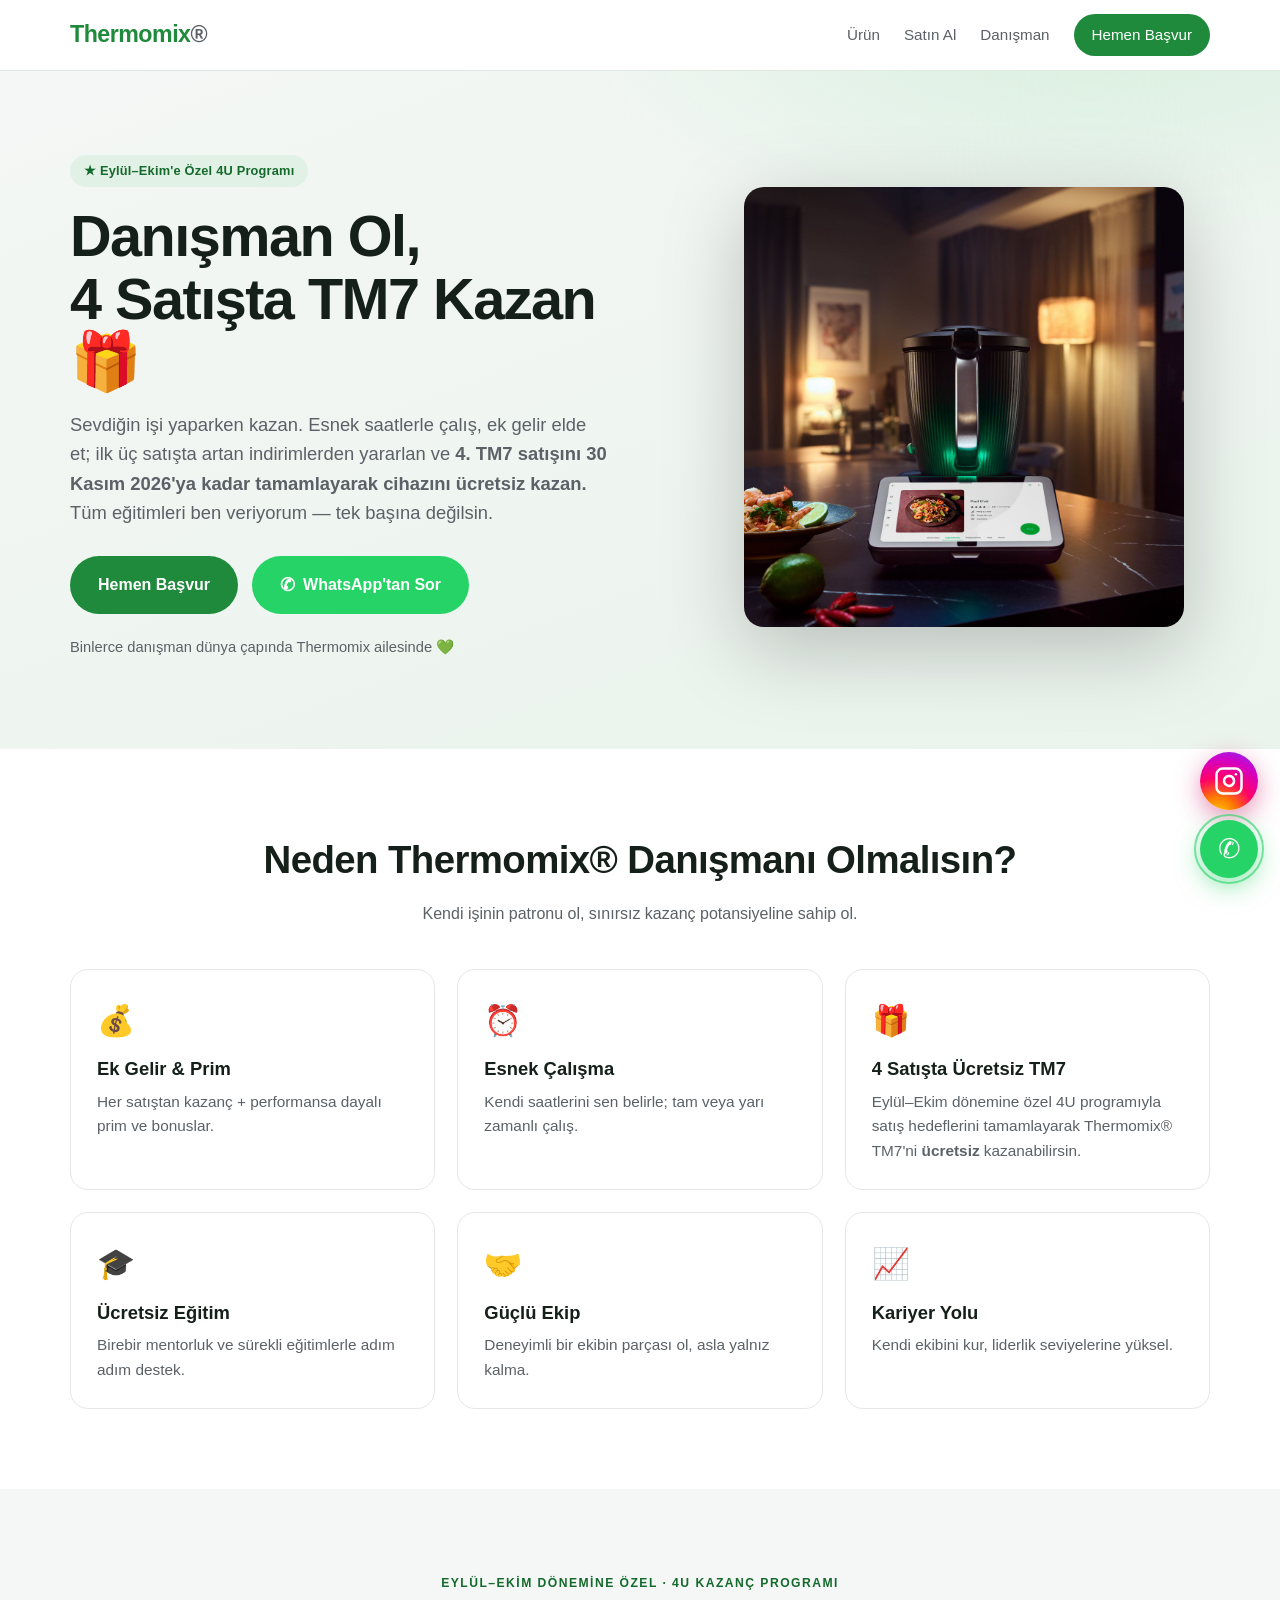
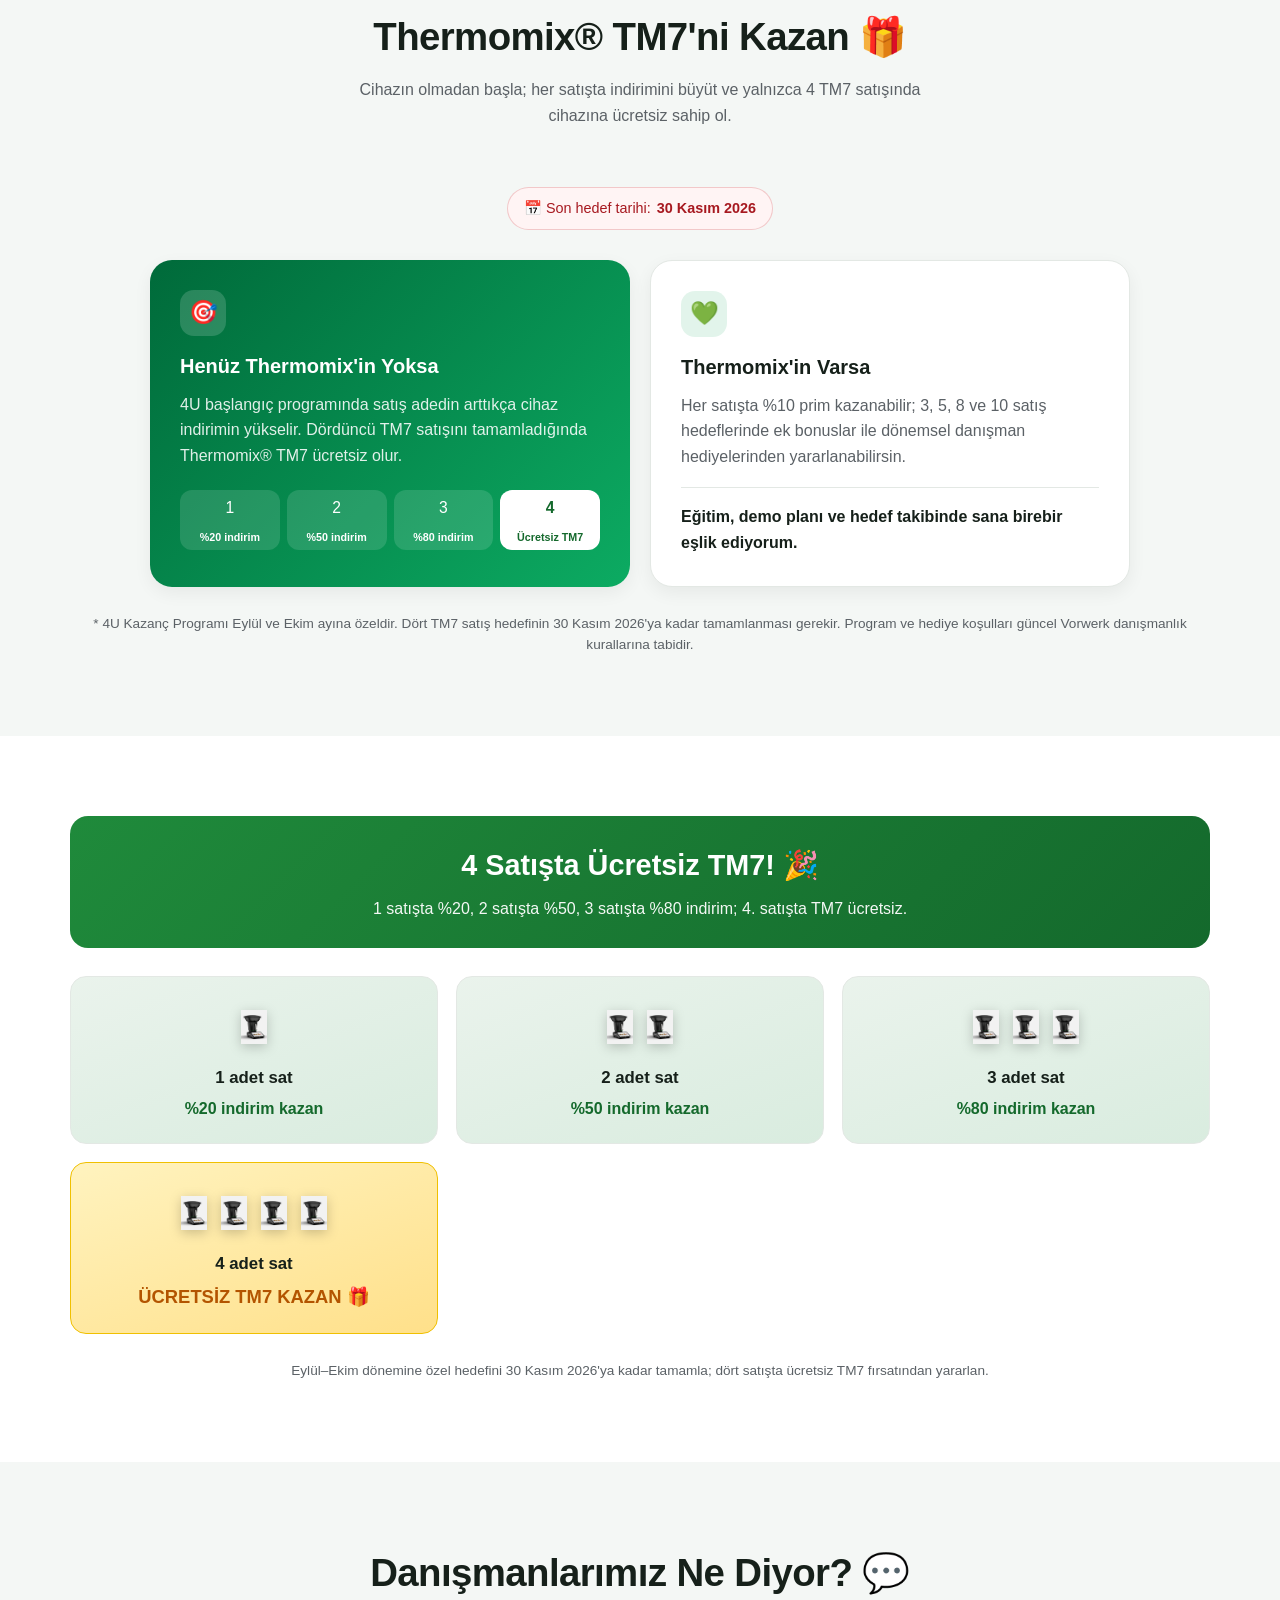
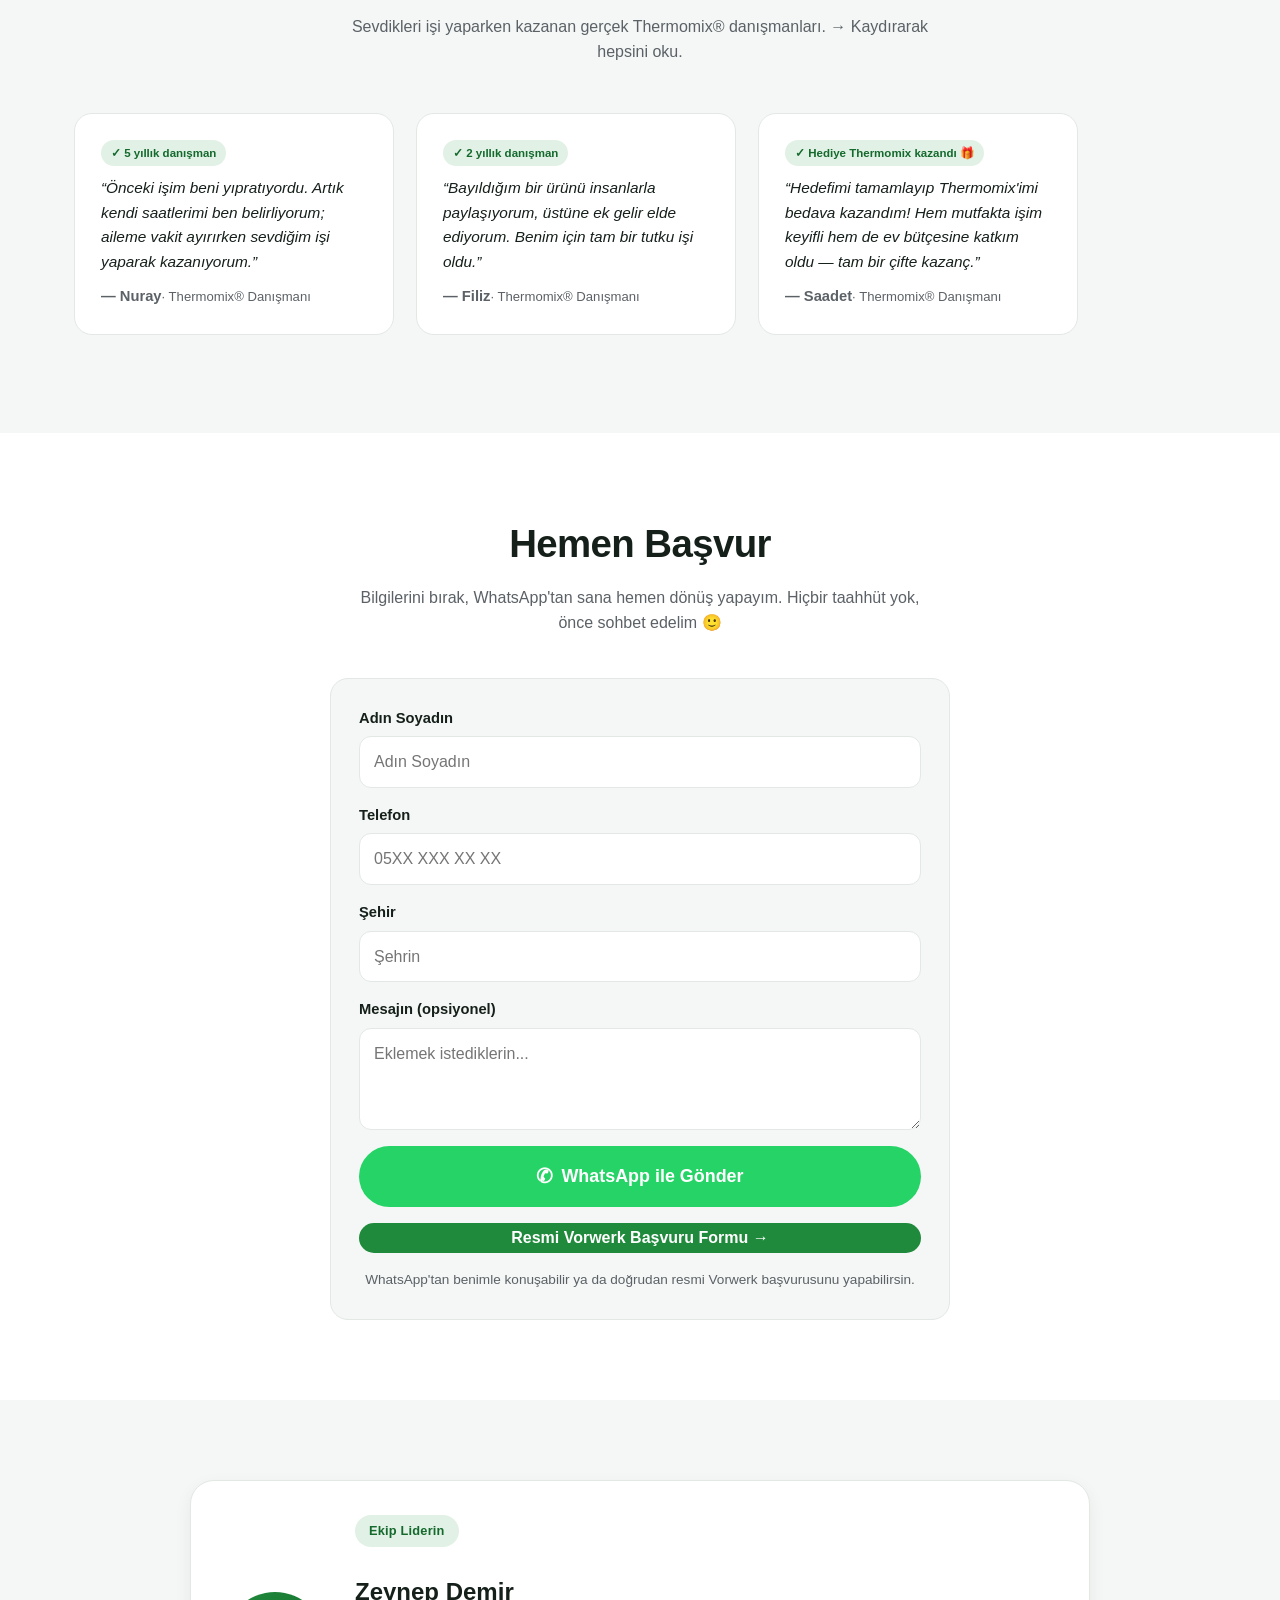
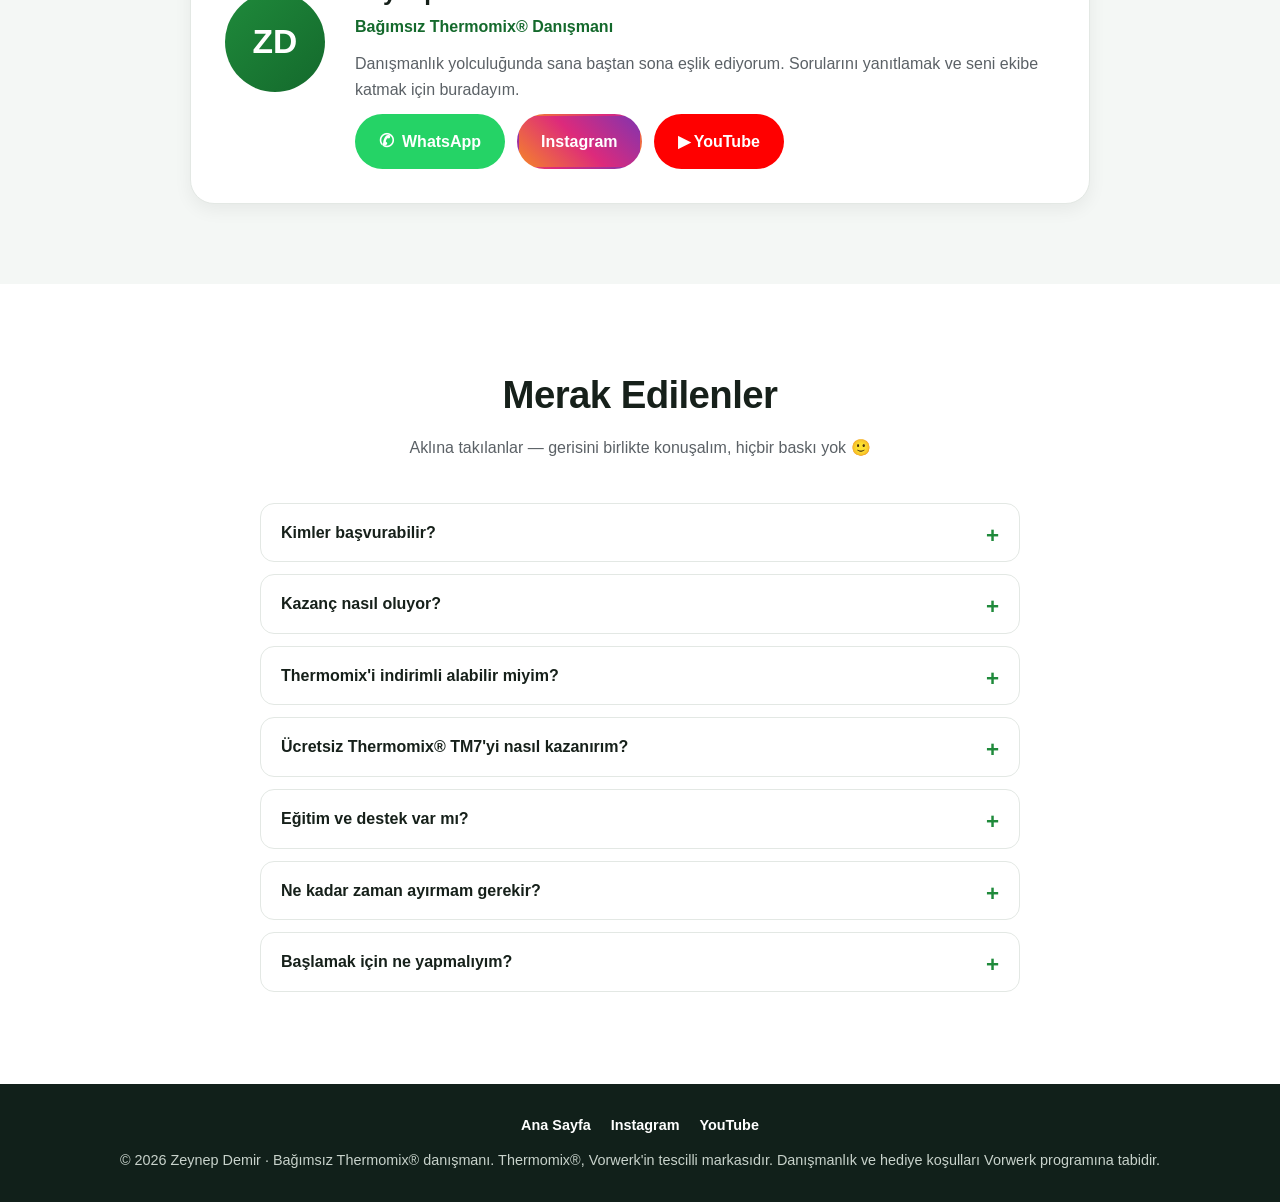
==== danisman-ol.html @ ab18fea4 "termomix tanıtımı eylül kampanyası ile" ====
<!DOCTYPE html>
<html lang="tr">
<head>
  <meta charset="UTF-8" />
  <meta name="viewport" content="width=device-width, initial-scale=1.0" />
  <title>Thermomix® Danışmanı Ol & Hediye Thermomix Kazan | Zeynep Demir</title>
  <meta name="description" content="Thermomix danışmanı ol, esnek çalış, ek gelir kazan ve hedeflerini tamamlayarak hediye Thermomix kazanma fırsatını yakala. Zeynep Demir ile ekibe katıl." />
  <meta name="robots" content="index, follow" />
  <link rel="canonical" href="https://thermozeyno.vercel.app/danisman-ol.html" />
  <meta property="og:type" content="website" />
  <meta property="og:locale" content="tr_TR" />
  <meta property="og:title" content="Thermomix® Danışmanı Ol & Hediye Thermomix Kazan" />
  <meta property="og:description" content="Esnek çalış, ek gelir kazan, hediye Thermomix kazanma fırsatını yakala. Zeynep Demir ile ekibe katıl." />
  <meta property="og:image" content="https://thermozeyno.vercel.app/img/tm7-kitchen.jpg" />
  <link rel="icon" type="image/svg+xml" href="favicon.svg" />
  <link rel="apple-touch-icon" href="favicon.svg" />
  <link rel="stylesheet" href="styles.css" />
</head>
<body>
  <!-- Üst menü -->
  <header class="site-header" id="top">
    <div class="container nav">
      <a href="index.html" class="brand">Thermomix<span>®</span></a>
      <nav class="nav-links">
        <a href="index.html#urun">Ürün</a>
        <a href="index.html#modeller">Satın Al</a>
        <a href="index.html#danisman">Danışman</a>
        <a href="#basvuru" class="nav-cta">Hemen Başvur</a>
      </nav>
    </div>
  </header>

  <!-- Hero -->
  <section class="hero">
    <div class="hero-bg" aria-hidden="true"></div>
    <div class="container hero-inner">
      <div class="hero-text">
        <span class="badge">★ Eylül–Ekim'e Özel 4U Programı</span>
        <h1>Danışman Ol,<br/>4 Satışta TM7 Kazan 🎁</h1>
        <p class="lead">
          Sevdiğin işi yaparken kazan. Esnek saatlerle çalış, ek gelir elde et;
          ilk üç satışta artan indirimlerden yararlan ve <strong>4. TM7 satışını
          30 Kasım 2026'ya kadar tamamlayarak cihazını ücretsiz kazan.</strong>
          Tüm eğitimleri ben veriyorum — tek başına değilsin.
        </p>
        <div class="hero-actions">
          <a href="#basvuru" class="btn btn-primary btn-lg">Hemen Başvur</a>
          <a href="#" class="btn btn-whatsapp btn-lg" id="wa-hero"><span class="wa-ico">✆</span> WhatsApp'tan Sor</a>
        </div>
        <p class="trust">Binlerce danışman dünya çapında Thermomix ailesinde 💚</p>
      </div>
      <div class="hero-visual">
        <img src="img/tm7-kitchen.jpg" alt="Thermomix TM7 ile danışmanlık" class="hero-img" style="border-radius:20px;max-width:440px" />
      </div>
    </div>
  </section>

  <!-- Avantajlar -->
  <section class="section">
    <div class="container">
      <h2 class="section-title">Neden Thermomix® Danışmanı Olmalısın?</h2>
      <p class="section-sub">Kendi işinin patronu ol, sınırsız kazanç potansiyeline sahip ol.</p>
      <div class="grid">
        <div class="card"><div class="ico">💰</div><h3>Ek Gelir & Prim</h3><p>Her satıştan kazanç + performansa dayalı prim ve bonuslar.</p></div>
        <div class="card"><div class="ico">⏰</div><h3>Esnek Çalışma</h3><p>Kendi saatlerini sen belirle; tam veya yarı zamanlı çalış.</p></div>
        <div class="card"><div class="ico">🎁</div><h3>4 Satışta Ücretsiz TM7</h3><p>Eylül–Ekim dönemine özel 4U programıyla satış hedeflerini tamamlayarak Thermomix® TM7'ni <strong>ücretsiz</strong> kazanabilirsin.</p></div>
        <div class="card"><div class="ico">🎓</div><h3>Ücretsiz Eğitim</h3><p>Birebir mentorluk ve sürekli eğitimlerle adım adım destek.</p></div>
        <div class="card"><div class="ico">🤝</div><h3>Güçlü Ekip</h3><p>Deneyimli bir ekibin parçası ol, asla yalnız kalma.</p></div>
        <div class="card"><div class="ico">📈</div><h3>Kariyer Yolu</h3><p>Kendi ekibini kur, liderlik seviyelerine yüksel.</p></div>
      </div>
    </div>
  </section>

  <!-- TM7 kazanma programı -->
  <section class="section section-alt">
    <div class="container">
      <div class="earn-heading">
        <span class="earn-kicker">EYLÜL–EKİM DÖNEMİNE ÖZEL · 4U KAZANÇ PROGRAMI</span>
        <h2 class="section-title">Thermomix® TM7'ni Kazan 🎁</h2>
        <p class="section-sub">Cihazın olmadan başla; her satışta indirimini büyüt ve yalnızca 4 TM7 satışında cihazına ücretsiz sahip ol.</p>
        <div class="earn-deadline">📅 Son hedef tarihi: <strong>30 Kasım 2026</strong></div>
      </div>
      <div class="earn-program">
        <article class="earn-route earn-route-highlight">
          <div class="earn-icon">🎯</div>
          <h3>Henüz Thermomix'in Yoksa</h3>
          <p>4U başlangıç programında satış adedin arttıkça cihaz indirimin yükselir. Dördüncü TM7 satışını tamamladığında Thermomix® TM7 ücretsiz olur.</p>
          <div class="earn-milestones" aria-label="Satış hedefleri">
            <span>1 <small>%20 indirim</small></span><span>2 <small>%50 indirim</small></span><span>3 <small>%80 indirim</small></span><strong>4 <small>Ücretsiz TM7</small></strong>
          </div>
        </article>
        <article class="earn-route">
          <div class="earn-icon">💚</div>
          <h3>Thermomix'in Varsa</h3>
          <p>Her satışta %10 prim kazanabilir; 3, 5, 8 ve 10 satış hedeflerinde ek bonuslar ile dönemsel danışman hediyelerinden yararlanabilirsin.</p>
          <p class="earn-note">Eğitim, demo planı ve hedef takibinde sana birebir eşlik ediyorum.</p>
        </article>
      </div>
      <p class="models-note">* 4U Kazanç Programı Eylül ve Ekim ayına özeldir. Dört TM7 satış hedefinin 30 Kasım 2026'ya kadar tamamlanması gerekir. Program ve hediye koşulları güncel Vorwerk danışmanlık kurallarına tabidir.</p>
    </div>
  </section>

  <!-- Satış kademeleri (indirim/bedava) -->
  <section id="kademeler" class="section">
    <div class="container">
      <div class="tiers-banner">
        <h2>4 Satışta Ücretsiz TM7! 🎉</h2>
        <p>1 satışta %20, 2 satışta %50, 3 satışta %80 indirim; 4. satışta TM7 ücretsiz.</p>
      </div>
      <div class="tiers" id="tiers-grid"></div>
      <p class="models-note">Eylül–Ekim dönemine özel hedefini 30 Kasım 2026'ya kadar tamamla; dört satışta ücretsiz TM7 fırsatından yararlan.</p>
    </div>
  </section>

  <!-- Danışman deneyimleri -->
  <section class="section section-alt">
    <div class="container">
      <h2 class="section-title">Danışmanlarımız Ne Diyor? 💬</h2>
      <p class="section-sub">Sevdikleri işi yaparken kazanan gerçek Thermomix® danışmanları. → Kaydırarak hepsini oku.</p>
      <div class="testimonials-row">
        <div class="card t-card">
          <div class="t-verified">✓ 5 yıllık danışman</div>
          <p>“Önceki işim beni yıpratıyordu. Artık kendi saatlerimi ben belirliyorum; aileme vakit ayırırken sevdiğim işi yaparak kazanıyorum.”</p>
          <div class="t-name">— Nuray<span class="t-src">Thermomix® Danışmanı</span></div>
        </div>
        <div class="card t-card">
          <div class="t-verified">✓ 2 yıllık danışman</div>
          <p>“Bayıldığım bir ürünü insanlarla paylaşıyorum, üstüne ek gelir elde ediyorum. Benim için tam bir tutku işi oldu.”</p>
          <div class="t-name">— Filiz<span class="t-src">Thermomix® Danışmanı</span></div>
        </div>
        <div class="card t-card">
          <div class="t-verified">✓ Hediye Thermomix kazandı 🎁</div>
          <p>“Hedefimi tamamlayıp Thermomix'imi bedava kazandım! Hem mutfakta işim keyifli hem de ev bütçesine katkım oldu — tam bir çifte kazanç.”</p>
          <div class="t-name">— Saadet<span class="t-src">Thermomix® Danışmanı</span></div>
        </div>
      </div>
    </div>
  </section>

  <!-- Başvuru formu -->
  <section id="basvuru" class="section">
    <div class="container form-wrap">
      <h2 class="section-title">Hemen Başvur</h2>
      <p class="section-sub">Bilgilerini bırak, WhatsApp'tan sana hemen dönüş yapayım. Hiçbir taahhüt yok, önce sohbet edelim 🙂</p>
      <form id="apply-form" class="apply-form">
        <div class="field"><label>Adın Soyadın</label><input type="text" name="ad" required placeholder="Adın Soyadın" /></div>
        <div class="field"><label>Telefon</label><input type="tel" name="tel" required placeholder="05XX XXX XX XX" /></div>
        <div class="field"><label>Şehir</label><input type="text" name="sehir" placeholder="Şehrin" /></div>
        <div class="field"><label>Mesajın (opsiyonel)</label><textarea name="mesaj" rows="3" placeholder="Eklemek istediklerin..."></textarea></div>
        <button type="submit" class="btn btn-whatsapp btn-xl btn-block"><span class="wa-ico">✆</span> WhatsApp ile Gönder</button>
        <a href="https://thermomix.vorwerk.com.tr/bizekatilin" id="career-apply" target="_blank" rel="noopener" class="btn btn-primary btn-block">Resmi Vorwerk Başvuru Formu →</a>
        <p class="form-note">WhatsApp'tan benimle konuşabilir ya da doğrudan resmi Vorwerk başvurusunu yapabilirsin.</p>
      </form>
    </div>
  </section>

  <!-- Danışman tanıtım -->
  <section class="section section-alt">
    <div class="container advisor">
      <div class="advisor-card">
        <div class="advisor-avatar">ZD</div>
        <div class="advisor-info">
          <span class="badge">Ekip Liderin</span>
          <h2>Zeynep Demir</h2>
          <p class="advisor-role">Bağımsız Thermomix® Danışmanı</p>
          <p class="advisor-text">
            Danışmanlık yolculuğunda sana baştan sona eşlik ediyorum. Sorularını yanıtlamak
            ve seni ekibe katmak için buradayım.
          </p>
          <div class="advisor-actions">
            <a href="#" class="btn btn-whatsapp" id="wa-advisor"><span class="wa-ico">✆</span> WhatsApp</a>
            <a href="https://instagram.com/thermozeyno" class="btn btn-ig" target="_blank" rel="noopener">Instagram</a>
            <a href="https://www.youtube.com/@thermozeyno" class="btn btn-yt" target="_blank" rel="noopener">▶ YouTube</a>
          </div>
        </div>
      </div>
    </div>
  </section>

  <!-- Danışmanlık SSS -->
  <section class="section">
    <div class="container faq-wrap">
      <h2 class="section-title">Merak Edilenler</h2>
      <p class="section-sub">Aklına takılanlar — gerisini birlikte konuşalım, hiçbir baskı yok 🙂</p>
      <details class="faq"><summary>Kimler başvurabilir?</summary><p>Mutfağı ve insanlarla iletişimi seven herkes! Belirli bir <strong>yaş veya meslek şartı yoktur</strong>. İster ev hanımı, ister çalışan, ister öğrenci — esnek şekilde herkes değerlendirebilir.</p></details>
      <details class="faq"><summary>Kazanç nasıl oluyor?</summary><p>Yaptığın her satıştan kazanç elde edersin; ayrıca performansına bağlı <strong>prim ve bonuslar</strong> vardır. Ne kadar emek verirsen kazancın o kadar artar — tavanı sen belirlersin.</p></details>
      <details class="faq"><summary>Thermomix'i indirimli alabilir miyim?</summary><p>Evet! Danışman olduğunda Thermomix'i <strong>danışmana özel indirimli fiyattan</strong> edinebilirsin. Güncel indirim koşullarını başvurudan sonra birlikte netleştiririz.</p></details>
      <details class="faq"><summary>Ücretsiz Thermomix® TM7'yi nasıl kazanırım?</summary><p>Eylül–Ekim dönemine özel <strong>4U Kazanç Programı</strong> kapsamında 1 TM7 satışında %20, 2 satışta %50, 3 satışta %80 indirim kazanırsın. <strong>4. TM7 satışını 30 Kasım 2026'ya kadar tamamladığında cihaz ücretsiz olur.</strong> Güncel başvuru ve hak ediş koşullarını birlikte netleştiririz.</p></details>
      <details class="faq"><summary>Eğitim ve destek var mı?</summary><p>Kesinlikle. Sıfırdan başlasan bile <strong>birebir mentorluk ve sürekli eğitimlerle</strong> yanındayım. Ürünü tanıtmaktan sipariş sürecine kadar her aşamada destek alırsın.</p></details>
      <details class="faq"><summary>Ne kadar zaman ayırmam gerekir?</summary><p>Tamamen sana bağlı. <strong>Tam zamanlı ya da yarı zamanlı</strong> çalışabilir, kendi saatlerini sen belirleyebilirsin. İşini hayatına göre planlarsın.</p></details>
      <details class="faq"><summary>Başlamak için ne yapmalıyım?</summary><p>Aşağıdaki formu doldurman ya da WhatsApp'tan yazman yeterli. Önce tanışıp tüm sorularını yanıtlıyorum; karar tamamen sana ait. 💚</p></details>
    </div>
  </section>

  <footer class="site-footer">
    <div class="container footer-inner">
      <div class="footer-social">
        <a href="index.html">Ana Sayfa</a>
        <a href="https://instagram.com/thermozeyno" target="_blank" rel="noopener">Instagram</a>
        <a href="https://www.youtube.com/@thermozeyno" target="_blank" rel="noopener">YouTube</a>
      </div>
      <p>© <span id="year"></span> Zeynep Demir · Bağımsız Thermomix® danışmanı. Thermomix®, Vorwerk'in tescilli markasıdır. Danışmanlık ve hediye koşulları Vorwerk programına tabidir.</p>
    </div>
  </footer>

  <a href="#" class="ig-float" id="ig-float" aria-label="Instagram'dan mesaj gönder"><svg viewBox="0 0 24 24" fill="none" stroke="currentColor" stroke-width="2" stroke-linecap="round" stroke-linejoin="round"><rect x="2" y="2" width="20" height="20" rx="5" ry="5"></rect><path d="M16 11.37A4 4 0 1 1 12.63 8 4 4 0 0 1 16 11.37z"></path><line x1="17.5" y1="6.5" x2="17.51" y2="6.5"></line></svg></a>

  <a href="#" class="wa-float" id="wa-float" aria-label="WhatsApp"><span>✆</span></a>

  <script src="config.js"></script>
  <script src="analytics.js"></script>
  <script>
    (function () {
      var cfg = window.THERMOMIX_CONFIG || {};
      var y = document.getElementById("year"); if (y) y.textContent = new Date().getFullYear();
      // Satış kademeleri
      var tg = document.getElementById("tiers-grid");
      if (tg && cfg.consultantTiers && cfg.consultantTiers.length) {
        tg.innerHTML = cfg.consultantTiers.map(function (t) {
          var devices = "";
          for (var i = 0; i < t.count; i++) devices += '<img src="img/tm7-hero.png" alt="" class="tier-dev" />';
          var rewardCls = t.free ? "tier-reward free" : "tier-reward";
          return '<div class="tier' + (t.free ? ' tier-free' : '') + '">' +
            '<div class="tier-devices">' + devices + '</div>' +
            '<div class="tier-sell">' + t.count + ' adet sat</div>' +
            '<div class="' + rewardCls + '">' + t.reward + (t.free ? ' KAZAN 🎁' : ' kazan') + '</div></div>';
        }).join("");
      }
      var num = String(cfg.whatsappNumber || "").replace(/\D/g, "");
      var base = num ? "https://wa.me/" + num : "#";
      ["wa-hero", "wa-advisor", "wa-float"].forEach(function (id) {
        var el = document.getElementById(id); if (!el) return;
        el.href = num ? base + "?text=" + encodeURIComponent("Merhaba Zeynep Hanım, Thermomix danışmanlığı hakkında bilgi almak istiyorum 🙂") : "#";
        if (num) { el.target = "_blank"; el.rel = "noopener"; }
      });
      var form = document.getElementById("apply-form");
      if (form) form.addEventListener("submit", function (e) {
        e.preventDefault();
        var d = new FormData(form);
        var text = "Merhaba Zeynep Hanım! Thermomix danışmanı olmak istiyorum.\n" +
          "Ad Soyad: " + (d.get("ad") || "") + "\n" +
          "Telefon: " + (d.get("tel") || "") + "\n" +
          "Şehir: " + (d.get("sehir") || "") + "\n" +
          "Mesaj: " + (d.get("mesaj") || "");
        if (!num) { alert("WhatsApp numarası config.js içine girilmeli."); return; }
        window.open("https://wa.me/" + num + "?text=" + encodeURIComponent(text), "_blank");
      });
    })();
  </script>
  <script src="protect.js"></script>
</body>
</html>
---- styles.css ----
:root {
  --green: #1f8a3b;
  --green-dark: #14692c;
  --green-light: #e2f1e6;
  --wa: #25d366;
  --wa-dark: #1da851;
  --ig1: #f58529; --ig2: #dd2a7b; --ig3: #8134af;
  --ink: #16201a;
  --muted: #5b6166;
  --bg: #ffffff;
  --bg-alt: #f4f7f5;
  --line: #e3e8e4;
  --radius: 18px;
  --shadow: 0 14px 40px rgba(0,0,0,.10);
  --shadow-sm: 0 6px 18px rgba(0,0,0,.06);
}

* { box-sizing: border-box; margin: 0; padding: 0; }

/* İçerik koruması: metin seçimi kapalı (form alanları açık) */
body { -webkit-user-select: none; -moz-user-select: none; -ms-user-select: none; user-select: none; }
input, textarea, select { -webkit-user-select: text; -moz-user-select: text; -ms-user-select: text; user-select: text; }
img { -webkit-user-drag: none; user-drag: none; -webkit-touch-callout: none; pointer-events: none; }
a img, .story img, .video-facade, .short-thumb { pointer-events: auto; }
html { scroll-behavior: smooth; }
body {
  font-family: -apple-system, "Segoe UI", Roboto, Helvetica, Arial, sans-serif;
  color: var(--ink); background: var(--bg); line-height: 1.6;
  -webkit-font-smoothing: antialiased;
}
.container { width: min(1140px, 92%); margin: 0 auto; }
a { color: inherit; text-decoration: none; }
img { max-width: 100%; }

/* Kaydırma animasyonu — yalnızca JS aktifken gizlenir (fallback güvenli) */
.js .reveal { opacity: 0; transform: translateY(24px); transition: opacity .6s ease, transform .6s ease; }
.js .reveal.in { opacity: 1; transform: none; }
@media (prefers-reduced-motion: reduce) { .js .reveal { opacity: 1; transform: none; transition: none; } }

/* Header */
.site-header {
  position: sticky; top: 0; z-index: 50;
  background: rgba(255,255,255,.9); backdrop-filter: blur(10px);
  border-bottom: 1px solid var(--line);
}
.nav { display: flex; align-items: center; justify-content: space-between; height: 70px; }
.brand { font-size: 1.45rem; font-weight: 800; color: var(--green); letter-spacing: -.5px; }
.brand span { color: var(--muted); font-weight: 600; }
.nav-links { display: flex; align-items: center; gap: 24px; }
.nav-links a { color: var(--muted); font-weight: 500; font-size: .95rem; transition: .15s; }
.nav-links a:hover { color: var(--ink); }
.nav-cta { background: var(--green); color: #fff !important; padding: 9px 18px; border-radius: 999px; font-weight: 700; }
.nav-cta:hover { background: var(--green-dark); }
/* Hamburger (mobilde görünür) */
.nav-toggle {
  display: none; flex-direction: column; justify-content: center; gap: 5px;
  width: 44px; height: 44px; padding: 10px; border: 1px solid var(--line);
  background: #fff; border-radius: 12px; cursor: pointer;
}
.nav-toggle span { display: block; height: 2.5px; width: 100%; background: var(--ink); border-radius: 2px; transition: transform .22s ease, opacity .22s ease; }
.nav-toggle[aria-expanded="true"] span:nth-child(1) { transform: translateY(7.5px) rotate(45deg); }
.nav-toggle[aria-expanded="true"] span:nth-child(2) { opacity: 0; }
.nav-toggle[aria-expanded="true"] span:nth-child(3) { transform: translateY(-7.5px) rotate(-45deg); }

/* Buttons */
.btn {
  display: inline-flex; align-items: center; justify-content: center; gap: 8px;
  font-weight: 700; border-radius: 999px; transition: .18s ease; cursor: pointer;
  border: 2px solid transparent; white-space: nowrap;
}
.btn-primary { background: var(--green); color: #fff; }
.btn-primary:hover { background: var(--green-dark); transform: translateY(-2px); box-shadow: var(--shadow-sm); }
.btn-light { background: #fff; color: var(--green-dark); }
.btn-light:hover { background: #f0f0f0; transform: translateY(-2px); }
.btn-whatsapp { background: var(--wa); color: #fff; }
.btn-whatsapp:hover { background: var(--wa-dark); transform: translateY(-2px); box-shadow: var(--shadow-sm); }
.btn-ig { background: linear-gradient(45deg, var(--ig1), var(--ig2), var(--ig3)); color: #fff; }
.btn-ig:hover { transform: translateY(-2px); box-shadow: var(--shadow-sm); filter: brightness(1.05); }
.btn-yt { background: #ff0000; color: #fff; }
.btn-yt:hover { background: #d90000; transform: translateY(-2px); box-shadow: var(--shadow-sm); }
.btn-attention {
  background: linear-gradient(45deg, var(--green), #2fb14e, var(--green));
  background-size: 200% 200%;
  color: #fff; border-color: rgba(255,255,255,.35);
  box-shadow: 0 10px 28px rgba(31,138,59,.45);
  animation: btn-pulse 1.8s ease-in-out infinite, btn-shift 4s ease infinite;
}
.btn-attention:hover {
  transform: translateY(-2px) scale(1.03);
  box-shadow: 0 14px 34px rgba(31,138,59,.6);
  filter: brightness(1.05);
  animation-play-state: paused;
}
@keyframes btn-pulse {
  0%, 100% { box-shadow: 0 10px 28px rgba(31,138,59,.45); }
  50% { box-shadow: 0 10px 28px rgba(31,138,59,.45), 0 0 0 10px rgba(31,138,59,.12); }
}
@keyframes btn-shift {
  0% { background-position: 0% 50%; }
  50% { background-position: 100% 50%; }
  100% { background-position: 0% 50%; }
}
@media (prefers-reduced-motion: reduce) {
  .btn-attention { animation: none; }
}
.btn-lg { padding: 13px 26px; font-size: 1rem; }
.btn-xl { padding: 17px 38px; font-size: 1.12rem; }
.btn-sm { padding: 9px 18px; font-size: .9rem; }
.btn-block { display: flex; width: 100%; }
.wa-ico { font-size: 1.1em; }

/* Hero */
.hero { position: relative; overflow: hidden; padding: 84px 0 90px; }
.hero-bg {
  position: absolute; inset: 0; z-index: 0;
  background:
    radial-gradient(900px 400px at 85% -10%, #d6efdd 0%, transparent 60%),
    linear-gradient(160deg, #f4f7f5 0%, #eaf3ec 100%);
}
.hero-inner { position: relative; z-index: 1; display: grid; grid-template-columns: 1.1fr .9fr; gap: 48px; align-items: center; }
.badge {
  display: inline-block; background: var(--green-light); color: var(--green-dark);
  font-size: .8rem; font-weight: 800; padding: 6px 14px; border-radius: 999px;
  margin-bottom: 18px; letter-spacing: .2px;
}
.hero h1 { font-size: clamp(2.2rem, 5.2vw, 3.6rem); line-height: 1.08; letter-spacing: -1.5px; margin-bottom: 18px; }
.lead { font-size: 1.15rem; color: var(--muted); max-width: 540px; margin-bottom: 28px; }
.hero-actions { display: flex; gap: 14px; flex-wrap: wrap; }
.trust { margin-top: 22px; color: var(--muted); font-size: .92rem; }

/* Hero visual */
.hero-visual { position: relative; display: flex; justify-content: center; min-height: 340px; align-items: center; }
.hero-img { width: 100%; max-width: 380px; filter: drop-shadow(0 22px 40px rgba(0,0,0,.22)); }
.device {
  width: 240px; height: 310px; background: #fff; border-radius: 28px; box-shadow: var(--shadow);
  display: flex; flex-direction: column; align-items: center; padding: 24px; gap: 20px;
  border: 1px solid var(--line);
}
.device.big { width: 300px; height: 380px; }
.device-screen {
  width: 100%; height: 130px; background: linear-gradient(135deg, var(--green), var(--green-dark));
  border-radius: 16px; color: #fff; font-size: 2.2rem; font-weight: 800;
  display: flex; align-items: center; justify-content: center;
}
.device.big .device-screen { height: 170px; }
.device-bowl {
  width: 130px; height: 130px; border-radius: 50%;
  background: radial-gradient(circle at 40% 30%, #dfe4e6, #aeb6b9); border: 7px solid #cfd6d8;
}
.device.big .device-bowl { width: 160px; height: 160px; }
.floaty {
  position: absolute; background: #fff; border: 1px solid var(--line);
  padding: 8px 14px; border-radius: 999px; font-size: .85rem; font-weight: 600;
  box-shadow: var(--shadow-sm); animation: bob 3.5s ease-in-out infinite;
}
.floaty-1 { top: 12%; left: 2%; }
.floaty-2 { bottom: 14%; left: 6%; animation-delay: .6s; }
.floaty-3 { top: 24%; right: 0%; animation-delay: 1.2s; }
@keyframes bob { 0%,100% { transform: translateY(0); } 50% { transform: translateY(-8px); } }

/* Duyuru bandı */
.announce {
  background: linear-gradient(90deg, var(--ig2), var(--ig3));
  color: #fff; font-weight: 600; font-size: .92rem; text-align: center;
}
.announce .container { padding: 9px 0; }

/* Hikayeler (Instagram tarzı) */
.stories-section { padding-top: 56px; padding-bottom: 56px; }
.stories {
  display: flex; gap: 20px; overflow-x: auto; padding: 8px 4px 14px;
  scroll-snap-type: x mandatory; -webkit-overflow-scrolling: touch;
}
.stories::-webkit-scrollbar { height: 6px; }
.stories::-webkit-scrollbar-thumb { background: var(--line); border-radius: 999px; }
.story {
  flex: 0 0 auto; display: flex; flex-direction: column; align-items: center;
  gap: 8px; width: 86px; scroll-snap-align: start; color: var(--ink);
}
.story-ring {
  width: 78px; height: 78px; border-radius: 50%; padding: 3px;
  background: linear-gradient(45deg, var(--ig1), var(--ig2), var(--ig3));
  display: grid; place-items: center; transition: .18s ease;
}
.story:hover .story-ring { transform: scale(1.06); }
.story-emoji, .story-img {
  width: 100%; height: 100%; border-radius: 50%; background: #fff;
  display: grid; place-items: center; font-size: 1.9rem;
  border: 3px solid #fff; background-size: cover; background-position: center;
}
.story-label { font-size: .82rem; font-weight: 600; text-align: center; white-space: nowrap; }

/* Kampanyalar */
.camp-card { position: relative; border-top: 4px solid var(--ig2); }
.camp-tag {
  position: absolute; top: 14px; right: 14px; background: var(--ig2); color: #fff;
  font-size: .68rem; font-weight: 800; letter-spacing: .5px; padding: 4px 10px; border-radius: 999px;
}
.campaign-cta { text-align: center; margin-top: 36px; }

/* Öne çıkan kampanya banner'ı */
.camp-feature {
  display: grid; grid-template-columns: 1.1fr 1fr; gap: 30px; align-items: center;
  background: #fff; border: 1px solid var(--line); border-radius: var(--radius);
  box-shadow: var(--shadow-sm); overflow: hidden; margin: 0 auto 40px; max-width: 1000px;
}
.camp-feature-img { display: block; }
.camp-feature-img img { width: 100%; height: 100%; object-fit: cover; display: block; min-height: 220px; }
.camp-feature-body { padding: 28px 30px 30px; }
.camp-feature-tag {
  display: inline-block; background: var(--green); color: #fff; font-size: .74rem; font-weight: 800;
  letter-spacing: .4px; padding: 6px 13px; border-radius: 999px; margin-bottom: 12px;
}
.camp-feature-body h3 { font-size: 1.5rem; line-height: 1.25; margin: 0 0 12px; color: var(--green-dark); }
.camp-feature-body p { font-size: 1rem; line-height: 1.6; color: var(--ink); margin: 0 0 12px; }
.camp-feature-note { font-size: .85rem !important; color: var(--muted) !important; line-height: 1.5 !important; }
.camp-highlight-box {
  background: linear-gradient(135deg, rgba(10, 141, 72, .06), rgba(36, 194, 101, .12));
  border: 1.5px solid rgba(10, 141, 72, .3);
  border-radius: 16px;
  padding: 16px;
  margin: 16px 0;
}
.camp-badge-row {
  display: flex;
  flex-wrap: wrap;
  gap: 8px;
  margin-bottom: 10px;
}
.save-badge {
  background: linear-gradient(135deg, #e0245e, #ff4757);
  color: #fff;
  font-size: 0.76rem;
  font-weight: 800;
  padding: 6px 14px;
  border-radius: 999px;
  letter-spacing: 0.4px;
  box-shadow: 0 4px 12px rgba(224, 36, 94, 0.25);
}
.bonus-badge {
  background: linear-gradient(135deg, #0a8d48, #0fbf61);
  color: #fff;
  font-size: 0.76rem;
  font-weight: 800;
  padding: 6px 14px;
  border-radius: 999px;
  letter-spacing: 0.4px;
  box-shadow: 0 4px 12px rgba(10, 141, 72, 0.25);
}
.camp-feature-price {
  margin-top: 6px !important;
  font-size: 1.02rem !important;
  line-height: 1.55 !important;
  color: var(--ink);
}
.camp-feature-price s { color: var(--muted); }
.camp-feature-cta { display: flex; flex-wrap: wrap; gap: 12px; margin-top: 18px; }
@media (max-width: 780px) {
  .camp-feature { grid-template-columns: 1fr; }
  .camp-feature-img img { min-height: 0; }
}

/* Tanıtım atölyeleri (şehir bazlı kaydırmalı kartlar) */
.workshop {
  max-width: 1080px; margin: 0 auto;
}
.ws-slider-head { display: flex; align-items: center; justify-content: space-between; gap: 18px; margin-bottom: 18px; }
.ws-slider-controls { display: flex; align-items: center; gap: 10px; flex: 0 0 auto; }
.ws-slider-controls button {
  width: 40px; height: 40px; border: 1px solid var(--line); border-radius: 50%;
  background: #fff; color: var(--ink); cursor: pointer; font-size: 1.2rem; transition: .18s ease;
}
.ws-slider-controls button:hover { border-color: var(--green); color: var(--green-dark); transform: translateY(-1px); }
.ws-slider-controls span { min-width: 42px; text-align: center; color: var(--muted); font-size: .86rem; }
.workshops-slider {
  display: flex; gap: 18px; overflow-x: auto; padding: 4px 4px 18px;
  scroll-snap-type: x mandatory; scroll-behavior: smooth; -webkit-overflow-scrolling: touch;
}
.workshops-slider::-webkit-scrollbar { height: 7px; }
.workshops-slider::-webkit-scrollbar-thumb { background: rgba(0, 106, 58, .28); border-radius: 99px; }
.workshop-slide {
  flex: 0 0 min(760px, calc(100% - 80px)); scroll-snap-align: start; box-sizing: border-box;
  background: #1f2320; color: #fff; border-radius: 22px; padding: 30px;
  box-shadow: 0 16px 36px rgba(0,0,0,.2); border: 1px solid rgba(255,255,255,.08);
}
.ws-head { display: flex; align-items: flex-start; justify-content: space-between; flex-wrap: wrap; gap: 12px 18px; margin-bottom: 22px; }
.ws-city { font-size: 2.4rem; font-weight: 900; color: #24c265; line-height: 1; letter-spacing: -1px; }
.ws-region { display: block; margin-top: 8px; max-width: 560px; font-size: .92rem; color: #cdd6cf; }
.ws-note { font-size: .95rem; color: var(--muted); }
.ws-free { padding: 7px 12px; border-radius: 999px; background: rgba(36,194,101,.13); color: #4ce084; font-size: .76rem; font-weight: 800; white-space: nowrap; }
.ws-features {
  background: #1f2320; border: 1px solid rgba(36, 194, 101, 0.25);
  border-radius: 16px; padding: 18px 20px; margin-bottom: 24px;
}
.ws-features h4 {
  font-size: 1.1rem;
  color: #24c265;
  margin: 0 0 12px 0;
  font-weight: 800;
}
.ws-features ul {
  list-style: none;
  padding: 0;
  margin: 0;
  display: flex;
  flex-direction: column;
  gap: 8px;
}
.ws-features li {
  font-size: 0.95rem;
  color: #e6ebe7;
  line-height: 1.5;
}
.ws-features strong {
  color: #fff;
}
.ws-table {
  display: flex; flex-direction: column; max-height: 430px; overflow-y: auto; padding-right: 8px;
  scrollbar-color: rgba(36,194,101,.7) rgba(255,255,255,.08); scrollbar-width: thin;
}
.ws-table::-webkit-scrollbar { width: 7px; }
.ws-table::-webkit-scrollbar-track { background: rgba(255,255,255,.08); border-radius: 99px; }
.ws-table::-webkit-scrollbar-thumb { background: rgba(36,194,101,.7); border-radius: 99px; }
.ws-row {
  display: grid; grid-template-columns: 1.3fr 1fr 1.4fr; gap: 14px; align-items: center;
  padding: 12px 4px; border-bottom: 1px solid rgba(255,255,255,.1); font-size: .98rem;
}
.ws-row:last-child { border-bottom: none; }
.ws-row-head { color: #24c265; font-weight: 800; font-size: .9rem; border-bottom: 2px solid rgba(36,194,101,.4); }
.ws-date { font-weight: 700; }
.ws-time { color: #e6ebe7; }
.ws-place { color: #cdd6cf; }
.ws-row:nth-child(even):not(.ws-row-head) { background: rgba(255,255,255,.03); border-radius: 8px; }
.ws-contact-card { display: flex; align-items: center; gap: 15px; min-height: 128px; padding: 24px; border: 1px solid rgba(36,194,101,.24); border-radius: 14px; background: rgba(255,255,255,.04); }
.ws-contact-card > span { font-size: 2rem; }
.ws-contact-card p { color: #e6ebe7; line-height: 1.6; }
.ws-actions { display: flex; align-items: center; gap: 12px; margin-top: 24px; flex-wrap: wrap; }
.ws-cta {
  display: inline-block; text-align: center; padding: 13px 22px;
  background: #24c265; color: #08210f; font-weight: 800; font-size: 1.05rem;
  border-radius: 999px; text-decoration: none; transition: transform .15s ease, background .15s ease;
}
.ws-cta:hover { background: #2ee075; transform: translateY(-2px); }
.ws-story { color: #d9e6dc; font-weight: 700; font-size: .9rem; text-decoration: none; padding: 11px 2px; }
.ws-story:hover { color: #fff; }
.ws-swipe-hint { display: none; text-align: center; color: var(--muted); font-size: .82rem; margin-top: 2px; }
@media (max-width: 560px) {
  .ws-slider-head { align-items: flex-start; }
  .ws-slider-controls button { width: 36px; height: 36px; }
  .workshops-slider { margin-right: -16px; padding-right: 16px; scrollbar-width: none; }
  .workshops-slider::-webkit-scrollbar { display: none; }
  .workshop-slide { flex-basis: calc(100vw - 48px); padding: 24px 18px; border-radius: 18px; }
  .ws-city { font-size: 1.8rem; }
  .ws-row { grid-template-columns: 1fr; gap: 2px; padding: 12px 4px; }
  .ws-table { max-height: 390px; }
  .ws-row-head { display: none; }
  .ws-date { font-size: 1rem; }
  .ws-time::before { content: "🕐 "; }
  .ws-place::before { content: "📍 "; }
  .ws-features li { font-size: .88rem; }
  .ws-actions { align-items: stretch; flex-direction: column; }
  .ws-cta, .ws-story { width: 100%; text-align: center; }
  .ws-swipe-hint { display: block; }
}

/* Strip / istatistikler */
.strip { background: var(--green-dark); color: #eaf6ed; }
.stats { display: flex; flex-wrap: wrap; justify-content: space-around; gap: 18px; padding: 24px 0; text-align: center; }
.stat strong { display: block; font-size: 1.7rem; font-weight: 800; line-height: 1.1; }
.stat span { font-size: .85rem; opacity: .85; }

/* Sections */
.section { padding: 80px 0; }
.section-alt { background: var(--bg-alt); }
.section-title { font-size: clamp(1.7rem, 3.2vw, 2.4rem); text-align: center; letter-spacing: -.6px; }
.section-sub { text-align: center; color: var(--muted); margin: 10px auto 42px; max-width: 580px; }

/* Video — yatay kaydırmalı */
.videos {
  display: flex; gap: 24px; overflow-x: auto; padding: 6px 4px 18px; max-width: 960px; margin: 0 auto;
  scroll-snap-type: x mandatory; -webkit-overflow-scrolling: touch;
}
.videos::-webkit-scrollbar { height: 8px; }
.videos::-webkit-scrollbar-thumb { background: var(--line); border-radius: 999px; }
.videos::-webkit-scrollbar-thumb:hover { background: var(--green); }
.videos .video-item { flex: 0 0 380px; max-width: 380px; scroll-snap-align: start; }
.video-wrap {
  position: relative; aspect-ratio: 16 / 9;
  border-radius: var(--radius); overflow: hidden; box-shadow: var(--shadow); background: #000;
}
.video-wrap iframe, .video-wrap video { position: absolute; inset: 0; width: 100%; height: 100%; border: 0; }
.video-cap { margin-top: 12px; font-weight: 600; text-align: center; }
.video-placeholder { display: flex; align-items: center; justify-content: center; height: 100%; color: #fff; }
/* Tıkla-oynat küçük resim */
.video-facade {
  position: relative; width: 100%; aspect-ratio: 16 / 9; border: 0; cursor: pointer; padding: 0;
  border-radius: var(--radius); overflow: hidden; box-shadow: var(--shadow);
  background-size: cover; background-position: center; background-color: #000;
}
.video-facade::after { content: ""; position: absolute; inset: 0; background: rgba(0,0,0,.18); transition: .18s; }
.video-facade:hover::after { background: rgba(0,0,0,.05); }
.video-play {
  position: absolute; top: 50%; left: 50%; transform: translate(-50%, -50%); z-index: 1;
  width: 66px; height: 66px; border-radius: 50%; background: #ff0000; color: #fff;
  display: grid; place-items: center; font-size: 1.5rem; padding-left: 4px;
  box-shadow: 0 6px 20px rgba(0,0,0,.4); transition: .18s;
}
.video-facade:hover .video-play { transform: translate(-50%, -50%) scale(1.1); }

/* Shortlar (dikey gömülü) — yatay kaydırmalı */
.shorts {
  display: flex; gap: 20px; overflow-x: auto; padding: 6px 4px 18px; max-width: 980px; margin: 0 auto;
  scroll-snap-type: x mandatory; -webkit-overflow-scrolling: touch;
}
.shorts::-webkit-scrollbar { height: 8px; }
.shorts::-webkit-scrollbar-thumb { background: var(--line); border-radius: 999px; }
.shorts::-webkit-scrollbar-thumb:hover { background: var(--green); }
.short-card { flex: 0 0 240px; max-width: 240px; scroll-snap-align: start; display: flex; flex-direction: column; gap: 10px; color: var(--ink); }
.short-frame {
  position: relative; aspect-ratio: 9 / 16; border-radius: var(--radius);
  overflow: hidden; box-shadow: var(--shadow); background: #000;
}
.short-frame iframe { position: absolute; inset: 0; width: 100%; height: 100%; border: 0; }
.short-cap { font-weight: 600; font-size: .9rem; text-align: center; }

/* Kampanyalı modeller */
.models { display: grid; grid-template-columns: repeat(2, 1fr); gap: 28px; max-width: 920px; margin: 0 auto; }
.model-card {
  position: relative; background: #fff; border: 1px solid var(--line); border-radius: var(--radius);
  overflow: hidden; box-shadow: var(--shadow-sm); display: flex; flex-direction: column; transition: .18s;
}
.model-card:hover { transform: translateY(-4px); box-shadow: var(--shadow); }
.model-tag {
  position: absolute; top: 14px; left: 14px; z-index: 2; background: var(--green); color: #fff;
  font-size: .72rem; font-weight: 800; letter-spacing: .4px; padding: 5px 12px; border-radius: 999px;
}
.model-img { background: #f4f7f5; overflow: hidden; position: relative; cursor: zoom-in; }
.model-img img { width: 100%; height: 250px; object-fit: contain; display: block; padding: 14px; }
.model-img::after {
  content: "🔍"; position: absolute; bottom: 10px; right: 10px;
  width: 32px; height: 32px; display: grid; place-items: center;
  background: rgba(255,255,255,.9); border-radius: 50%; font-size: .95rem;
  box-shadow: 0 2px 8px rgba(0,0,0,.15); opacity: 0; transition: opacity .18s ease; pointer-events: none;
}
.model-img:hover::after { opacity: 1; }
.model-body { padding: 22px; display: flex; flex-direction: column; gap: 12px; flex: 1; }
.model-body h3 { font-size: 1.15rem; line-height: 1.3; }
.model-price { font-size: 1.7rem; font-weight: 800; color: var(--green-dark); display: flex; flex-wrap: wrap; align-items: baseline; gap: 8px; }
.price-old { font-size: 1.05rem; font-weight: 600; color: var(--muted); text-decoration: line-through; }
.price-new { font-size: 1.8rem; font-weight: 800; color: var(--green-dark); }
.price-save { font-size: .72rem; font-weight: 800; color: #fff; background: #e0245e; padding: 4px 10px; border-radius: 999px; letter-spacing: .3px; }

/* Hero taksit vurgusu */
.hero-installment-badge {
  display: inline-flex;
  align-items: center;
  gap: 8px;
  background: linear-gradient(135deg, rgba(10, 141, 72, 0.12), rgba(36, 194, 101, 0.22));
  border: 1.5px solid rgba(10, 141, 72, 0.35);
  padding: 8px 16px;
  border-radius: 999px;
  margin: 12px 0 16px;
  font-size: 1.05rem;
  color: var(--green-dark);
}
.hero-installment-badge strong {
  font-size: 1.25rem;
  font-weight: 900;
  color: var(--green-dark);
}

/* Taksit vurgusu — aylık tutar dev boyutta öne çıkar, toplam ikinci planda kalır */
.model-monthly {
  display: grid; gap: 4px; padding: 16px 18px; border-radius: 18px;
  background: linear-gradient(135deg, rgba(10,141,72,.15), rgba(15,191,97,.08));
  border: 2px solid rgba(10,141,72,.35);
  box-shadow: 0 4px 14px rgba(10,141,72,.12);
}
.mm-label { font-size: .78rem; font-weight: 800; letter-spacing: .8px; text-transform: uppercase; color: var(--green-dark); }
.mm-amt { font-size: 2.3rem; font-weight: 900; color: var(--green-dark); line-height: 1; letter-spacing: -.6px; }
.mm-amt small { font-size: 1.05rem; font-weight: 800; color: var(--green); margin-left: 4px; }
.mm-note { font-size: .82rem; color: var(--muted); font-weight: 500; }
.model-monthly + .model-price { font-size: .92rem; color: var(--muted); margin-top: 2px; }
.model-monthly + .model-price .price-new { font-size: 1.05rem; font-weight: 700; color: var(--muted); }
.model-monthly + .model-price .price-old { font-size: .85rem; }

/* Kampanya geri sayımı */
.countdown { display: flex; flex-wrap: wrap; align-items: center; gap: 10px; margin: 14px 0 6px; }
.cd-label { font-weight: 700; font-size: .9rem; color: var(--green-dark); }
.cd-boxes { display: flex; gap: 6px; }
.cd-box {
  display: grid; justify-items: center; min-width: 54px; padding: 7px 9px; border-radius: 12px;
  background: linear-gradient(160deg, var(--green-dark), var(--green)); color: #fff;
  box-shadow: 0 5px 14px rgba(10,141,72,.28);
}
.cd-box b { font-size: 1.18rem; font-weight: 800; line-height: 1; font-variant-numeric: tabular-nums; }
.cd-box i { font-size: .64rem; font-style: normal; opacity: .88; letter-spacing: .4px; margin-top: 3px; }
.cd-stock {
  font-size: .78rem; font-weight: 700; color: #b45309;
  background: rgba(245,158,11,.14); border: 1px solid rgba(245,158,11,.38);
  padding: 5px 12px; border-radius: 999px;
}

/* Hızlı iletişim formu */
.lead-form {
  max-width: 560px; margin: 28px auto 0; background: #fff; color: var(--ink);
  border-radius: 22px; padding: 24px 22px; box-shadow: 0 20px 46px rgba(0,0,0,.26); text-align: left;
}
.lead-title { margin: 0 0 6px; font-size: 1.25rem; font-weight: 800; color: var(--green-dark); text-align: center; }
.lead-sub { margin: 0 0 18px; font-size: .92rem; color: var(--muted); text-align: center; line-height: 1.5; }
.lead-fields { display: grid; gap: 12px; grid-template-columns: 1fr 1fr; }
.lead-field { display: grid; gap: 6px; }
.lead-field span { font-size: .8rem; font-weight: 700; color: var(--ink); }
.lead-field input {
  width: 100%; box-sizing: border-box; font: inherit; font-size: 1rem; padding: 12px 14px;
  border: 1px solid var(--line); border-radius: 12px; background: #fbfdfc; color: var(--ink);
  transition: border-color .15s ease, box-shadow .15s ease;
}
.lead-field input:focus { outline: none; border-color: var(--green); box-shadow: 0 0 0 3px rgba(10,141,72,.16); }
.lead-error { margin: 12px 0 0; font-size: .85rem; font-weight: 700; color: #c02033; }
.lead-submit { width: 100%; margin-top: 16px; }
.lead-note { margin: 12px 0 0; font-size: .78rem; color: var(--muted); text-align: center; line-height: 1.5; }
@media (max-width: 560px) { .lead-fields { grid-template-columns: 1fr; } }
.model-incl { list-style: none; display: grid; gap: 7px; margin: 0; }
.model-incl li { position: relative; padding-left: 26px; color: var(--muted); font-size: .95rem; }
.model-incl li::before {
  content: "✓"; position: absolute; left: 0; top: 1px; width: 18px; height: 18px;
  background: var(--green-light); color: var(--green-dark); border-radius: 50%;
  display: grid; place-items: center; font-size: .7rem; font-weight: 800;
}
.model-details { margin-top: 4px; border-top: 1px solid var(--line); padding-top: 10px; }
.model-details summary {
  cursor: pointer; font-weight: 700; color: var(--green-dark); list-style: none; user-select: none;
}
.model-details summary::-webkit-details-marker { display: none; }
.model-details[open] summary { margin-bottom: 8px; }
.model-details p { color: var(--muted); font-size: .9rem; margin-bottom: 6px; }
.model-sku { font-size: .82rem !important; opacity: .85; }
.models-note { text-align: center; color: var(--muted); font-size: .85rem; margin-top: 26px; }
.coupon-note { text-align: center; background: #fff3bf; color: #7a5b00; border-radius: 12px; padding: 12px 18px; max-width: 700px; margin: 26px auto 0; font-size: .95rem; }

/* Görseller */
.showcase-img { width: 100%; border-radius: var(--radius); box-shadow: var(--shadow); }
.recipes { display: grid; grid-template-columns: 1.1fr .9fr; gap: 48px; align-items: center; }
.recipes-text h2 { font-size: clamp(1.6rem, 3vw, 2.2rem); margin: 8px 0 14px; letter-spacing: -.5px; }
.recipes-text p { color: var(--muted); margin-bottom: 18px; }
.recipes-img { width: 100%; max-width: 360px; display: block; margin: 0 auto; filter: drop-shadow(0 18px 34px rgba(0,0,0,.18)); }

/* Fotoğraf üzerine gelince büyüme efekti */
.showcase-visual, .recipes-visual { overflow: hidden; border-radius: var(--radius); }
.hero-img, .showcase-img, .recipes-img, .model-img img { transition: transform .45s ease; }
.hero-visual:hover .hero-img,
.showcase-visual:hover .showcase-img,
.recipes-visual:hover .recipes-img { transform: scale(1.06); }
.model-card:hover .model-img img { transform: scale(1.04); }

/* Açılış kampanya popup'ı */
.cpop { position: fixed; inset: 0; z-index: 1300; display: flex; align-items: center; justify-content: center; padding: 20px; opacity: 0; pointer-events: none; transition: opacity .25s ease; }
.cpop.show { opacity: 1; pointer-events: auto; }
.cpop-backdrop { position: absolute; inset: 0; background: rgba(9, 26, 17, .68); backdrop-filter: blur(4px); }
.cpop-card {
  position: relative; z-index: 1; width: min(430px, 92vw); text-align: center;
  background: linear-gradient(168deg, #fff 0%, #f4fbf6 55%, #eef8f1 100%);
  border: 1px solid rgba(10,141,72,.18); border-radius: 26px; padding: 24px 20px 20px;
  box-shadow: 0 30px 70px rgba(0,0,0,.34), 0 0 0 1px rgba(255,255,255,.5) inset;
  color: var(--ink); overflow: hidden;
  transform: scale(.9) translateY(14px); transition: transform .32s cubic-bezier(.2,.85,.3,1.12);
}
/* Üstte ince renkli şerit */
.cpop-card::before {
  content: ""; position: absolute; top: 0; left: 0; right: 0; height: 5px;
  background: linear-gradient(90deg, var(--green), #0fbf61, #7ad9a5, var(--green));
}
.cpop.show .cpop-card { transform: none; }
.cpop-title {
  font-size: 1.32rem; font-weight: 800; margin: 4px 0 16px; color: var(--green-dark);
  line-height: 1.3; letter-spacing: -.2px; padding: 0 30px;
}
/* Carousel */
.cpop-viewport {
  display: block; overflow: hidden; border-radius: 18px; cursor: pointer; text-decoration: none;
  box-shadow: 0 10px 26px rgba(0,0,0,.16);
}
.cpop-track { display: flex; transition: transform .55s cubic-bezier(.4,.0,.2,1); }
.cpop-slide {
  position: relative; flex: 0 0 100%; box-sizing: border-box; padding: 26px 20px 28px; color: #fff;
  background: linear-gradient(160deg, var(--ig3), var(--ig2), var(--ig1));
  display: flex; flex-direction: column; align-items: center; gap: 12px;
}
/* Yumuşak ışık efekti */
.cpop-slide::after {
  content: ""; position: absolute; inset: 0; pointer-events: none;
  background: radial-gradient(120% 70% at 50% -10%, rgba(255,255,255,.30), rgba(255,255,255,0) 60%);
}
.cpop-slide > * { position: relative; z-index: 1; }
.cpop-slide:nth-child(6n+2) { background: linear-gradient(160deg, #0a8d48, #0fbf61); }
.cpop-slide:nth-child(6n+3) { background: linear-gradient(160deg, #1d4ed8, #38bdf8); }
.cpop-slide:nth-child(6n+4) { background: linear-gradient(160deg, #7c3aed, #c084fc); }
.cpop-slide:nth-child(6n+5) { background: linear-gradient(160deg, #b45309, #f59e0b); }
.cpop-slide:nth-child(6n+6) { background: linear-gradient(160deg, #0f766e, #2dd4bf); }
.cpop-tag {
  align-self: center; background: rgba(255,255,255,.24); color: #fff; font-size: .7rem;
  font-weight: 800; letter-spacing: .6px; padding: 5px 14px; border-radius: 999px;
  border: 1px solid rgba(255,255,255,.35); backdrop-filter: blur(2px);
}
/* Emoji rozeti */
.cpop-slide-emoji {
  font-size: 2.6rem; line-height: 1; width: 92px; height: 92px; border-radius: 50%;
  display: flex; align-items: center; justify-content: center;
  background: rgba(255,255,255,.18); border: 1px solid rgba(255,255,255,.3);
  box-shadow: 0 8px 22px rgba(0,0,0,.18) inset, 0 6px 16px rgba(0,0,0,.16);
}
.cpop-slide-img { width: 100%; max-height: 200px; object-fit: contain; border-radius: 14px; background: #fff; display: block; }
.cpop-slide-title { font-size: 1.24rem; font-weight: 800; margin: 0; line-height: 1.25; text-shadow: 0 2px 6px rgba(0,0,0,.22); }
.cpop-slide-desc { font-size: .93rem; line-height: 1.5; margin: 0; opacity: .96; text-shadow: 0 1px 5px rgba(0,0,0,.2); }

/* Görselli slayt: beyaz ürün paneli + altta okunur metin bandı */
.cpop-slide:has(.cpop-slide-img) {
  padding: 0; gap: 0; background: #fff; color: var(--ink); overflow: hidden;
}
.cpop-slide:has(.cpop-slide-img)::after { content: none; }
.cpop-slide:has(.cpop-slide-img) .cpop-tag {
  position: absolute; top: 12px; left: 12px; z-index: 2; align-self: flex-start;
  background: var(--green); border-color: rgba(255,255,255,.5);
  box-shadow: 0 4px 12px rgba(10,141,72,.35);
}
.cpop-slide:has(.cpop-slide-img) .cpop-slide-img {
  width: 100%; height: 212px; max-height: none; padding: 8px 8px 0; box-sizing: border-box; border-radius: 0;
}
.cpop-slide:has(.cpop-slide-img) .cpop-slide-title {
  color: var(--green-dark); text-shadow: none; padding: 14px 18px 0;
}
.cpop-slide:has(.cpop-slide-img) .cpop-slide-desc {
  color: var(--muted); text-shadow: none; padding: 8px 18px 20px;
}

/* Instagram tarzı ilerleme çubukları */
.cpop-dots { display: flex; gap: 6px; justify-content: center; margin: 14px 0 4px; }
.cpop-dot {
  width: 22px; height: 4px; padding: 0; border: none; border-radius: 999px;
  background: #d3ded7; cursor: pointer;
  transition: background .2s ease, width .25s ease;
}
.cpop-dot:hover { background: #a9c4b6; }
.cpop-dot.on { background: var(--green); width: 34px; }
.cpop-cta {
  display: inline-block; margin-top: 14px;
  background: linear-gradient(135deg, var(--green), #0fbf61);
  color: #fff; font-weight: 800; padding: 13px 28px; border-radius: 999px;
  box-shadow: 0 10px 22px rgba(10,141,72,.32); text-decoration: none;
  transition: transform .15s ease, box-shadow .15s ease, filter .15s ease;
}
.cpop-cta:hover { transform: translateY(-2px); box-shadow: 0 14px 28px rgba(10,141,72,.4); filter: brightness(1.04); }
.cpop-close {
  position: absolute; top: 14px; right: 14px; z-index: 3; width: 34px; height: 34px;
  border: none; border-radius: 50%; background: rgba(0,0,0,.06); color: var(--ink);
  font-size: 1.5rem; line-height: 1; cursor: pointer; transition: background .15s ease, transform .15s ease;
}
.cpop-close:hover { background: rgba(0,0,0,.12); transform: rotate(90deg); }

/* Ürün görseli lightbox (tıklayınca büyür) */
.img-lightbox {
  position: fixed; inset: 0; z-index: 1200; display: flex; align-items: center; justify-content: center;
  background: rgba(0,0,0,.88); backdrop-filter: blur(3px); padding: 28px; cursor: zoom-out;
  animation: igFade .2s ease;
}
.img-lightbox[hidden] { display: none; }
.img-lightbox .lb-img {
  max-width: 94vw; max-height: 90vh; width: auto; height: auto;
  object-fit: contain; border-radius: 12px; background: #fff;
  box-shadow: 0 20px 60px rgba(0,0,0,.5); animation: igPop .25s ease;
}
.lb-close {
  position: absolute; top: 18px; right: 22px; width: 44px; height: 44px;
  border: none; border-radius: 50%; background: rgba(255,255,255,.16); color: #fff;
  font-size: 1.9rem; line-height: 1; cursor: pointer; transition: background .15s ease;
}
.lb-close:hover { background: rgba(255,255,255,.32); }

/* Showcase */
.showcase { display: grid; grid-template-columns: .9fr 1.1fr; gap: 48px; align-items: center; }
.showcase-visual { display: flex; justify-content: center; }
.showcase-text h2 { font-size: clamp(1.6rem, 3vw, 2.2rem); margin: 8px 0 14px; letter-spacing: -.5px; }
.showcase-text p { color: var(--muted); margin-bottom: 18px; }
.checklist { list-style: none; margin: 0 0 22px; display: grid; gap: 10px; }
.checklist li { position: relative; padding-left: 30px; }
.checklist li::before {
  content: "✓"; position: absolute; left: 0; top: 0;
  width: 20px; height: 20px; background: var(--green-light); color: var(--green-dark);
  border-radius: 50%; display: grid; place-items: center; font-size: .75rem; font-weight: 800;
}

/* Grid / cards */
.grid { display: grid; grid-template-columns: repeat(3, 1fr); gap: 22px; }
.card { background: #fff; border: 1px solid var(--line); border-radius: var(--radius); padding: 26px; transition: .18s ease; }
.card:hover { transform: translateY(-4px); box-shadow: var(--shadow); }
.ico { font-size: 1.9rem; margin-bottom: 10px; }
.card h3 { font-size: 1.15rem; margin-bottom: 6px; }
.card p { color: var(--muted); font-size: .96rem; }

/* Reasons */
.reasons { display: grid; grid-template-columns: repeat(2, 1fr); gap: 20px; max-width: 840px; margin: 0 auto; }
.reason { background: #fff; border-radius: var(--radius); padding: 22px 24px; border: 1px solid var(--line); }
.reason strong { display: block; color: var(--green-dark); font-size: 1.1rem; margin-bottom: 4px; }
.reason span { color: var(--muted); }

/* Testimonials — yatay kaydırmalı */
.testimonials-row {
  display: flex; gap: 22px; overflow-x: auto; padding: 6px 4px 18px;
  scroll-snap-type: x mandatory; -webkit-overflow-scrolling: touch;
}
.testimonials-row::-webkit-scrollbar { height: 8px; }
.testimonials-row::-webkit-scrollbar-thumb { background: var(--line); border-radius: 999px; }
.testimonials-row::-webkit-scrollbar-thumb:hover { background: var(--green); }
.testimonials-row .t-card {
  flex: 0 0 320px; max-width: 320px; scroll-snap-align: start;
}
.t-card { display: flex; flex-direction: column; gap: 10px; }
.stars { color: #f5a623; letter-spacing: 2px; }
.t-card p { font-style: italic; color: var(--ink); }
.t-name { color: var(--muted); font-weight: 700; font-size: .92rem; }
.t-verified { display: inline-block; align-self: flex-start; background: var(--green-light); color: var(--green-dark); font-size: .72rem; font-weight: 800; padding: 4px 10px; border-radius: 999px; }
.t-src { color: var(--muted); font-weight: 500; font-size: .82rem; }
.t-src::before { content: "· "; }

/* Advisor */
.advisor-card {
  display: flex; gap: 30px; align-items: center; background: #fff; border: 1px solid var(--line);
  border-radius: 24px; padding: 34px; max-width: 900px; margin: 0 auto; box-shadow: var(--shadow-sm);
}
.advisor-avatar {
  flex: 0 0 100px; width: 100px; height: 100px; border-radius: 50%;
  background: linear-gradient(135deg, var(--green), var(--green-dark)); color: #fff;
  display: grid; place-items: center; font-size: 2.1rem; font-weight: 800;
}
.advisor-info h2 { margin: 8px 0 2px; }
.advisor-role { color: var(--green-dark); font-weight: 700; margin-bottom: 12px; }
.advisor-text { color: var(--muted); margin-bottom: 12px; }
.advisor-id { font-weight: 600; margin-bottom: 16px; }
.advisor-id span { color: var(--green-dark); }
.advisor-actions { display: flex; gap: 12px; flex-wrap: wrap; }
.advisor-actions .btn { padding: 11px 22px; }

/* CTA */
.cta-section { background: linear-gradient(160deg, var(--green-dark), var(--green)); color: #fff; text-align: center; }
.cta-inner h2 { font-size: clamp(1.8rem, 3.6vw, 2.5rem); margin-bottom: 12px; }
.cta-inner p { opacity: .92; margin-bottom: 26px; }
.cta-actions { display: flex; gap: 14px; justify-content: center; flex-wrap: wrap; }
.cta-note { margin-top: 18px; font-size: .9rem; opacity: .85; }

/* Adımlar (danışman ol) */
.steps { display: grid; grid-template-columns: repeat(4, 1fr); gap: 20px; }
.step { background: #fff; border: 1px solid var(--line); border-radius: var(--radius); padding: 26px 22px; text-align: center; position: relative; }
.step-no {
  width: 44px; height: 44px; border-radius: 50%; background: var(--green); color: #fff;
  display: grid; place-items: center; font-weight: 800; font-size: 1.2rem; margin: 0 auto 12px;
}
.step h3 { font-size: 1.05rem; margin-bottom: 6px; }
.step p { color: var(--muted); font-size: .92rem; }

/* TM7 kazanma programı */
.earn-heading { text-align: center; max-width: 720px; margin: 0 auto 30px; }
.earn-heading .section-title { margin-bottom: 10px; }
.earn-kicker { display: inline-block; margin-bottom: 12px; color: var(--green-dark); font-size: .76rem; font-weight: 800; letter-spacing: .12em; }
.earn-deadline { display: inline-flex; gap: 6px; align-items: center; margin-top: 16px; padding: 9px 16px; border: 1px solid rgba(190, 27, 34, .2); border-radius: 999px; background: #fff4f4; color: #a71920; font-size: .9rem; }
.earn-program { display: grid; grid-template-columns: repeat(2, 1fr); gap: 20px; max-width: 980px; margin: 0 auto; }
.earn-route { padding: 30px; border: 1px solid var(--line); border-radius: 22px; background: #fff; box-shadow: var(--shadow-sm); }
.earn-route-highlight { color: #fff; border: 0; background: linear-gradient(135deg, #006a3a, #0cab62); }
.earn-icon { width: 46px; height: 46px; display: grid; place-items: center; margin-bottom: 14px; border-radius: 14px; background: rgba(18, 163, 94, .12); font-size: 1.45rem; }
.earn-route-highlight .earn-icon { background: rgba(255, 255, 255, .16); }
.earn-route h3 { margin-bottom: 10px; font-size: 1.25rem; }
.earn-route p { color: var(--muted); }
.earn-route-highlight p { color: rgba(255, 255, 255, .88); }
.earn-milestones { display: grid; grid-template-columns: repeat(4, 1fr); gap: 7px; margin-top: 22px; }
.earn-milestones span, .earn-milestones strong { display: grid; place-items: center; min-height: 60px; border-radius: 12px; background: rgba(255, 255, 255, .13); font-size: .98rem; text-align: center; }
.earn-milestones strong { background: #fff; color: var(--green-dark); }
.earn-milestones small { display: block; font-size: .67rem; font-weight: 700; }
.earn-note { margin-top: 18px; padding-top: 16px; border-top: 1px solid var(--line); font-weight: 600; color: var(--ink) !important; }

/* Sipariş adımları */
.order-steps { list-style: none; counter-reset: step; max-width: 760px; margin: 0 auto; display: grid; gap: 18px; }
.order-steps > li {
  counter-increment: step; position: relative; background: #fff; border: 1px solid var(--line);
  border-radius: var(--radius); padding: 24px 26px 24px 78px; box-shadow: var(--shadow-sm);
}
.order-steps > li::before {
  content: counter(step); position: absolute; left: 22px; top: 24px;
  width: 40px; height: 40px; border-radius: 50%; background: var(--green); color: #fff;
  display: grid; place-items: center; font-weight: 800; font-size: 1.1rem;
}
.order-steps h3 { font-size: 1.15rem; margin-bottom: 8px; }
.order-steps p { color: var(--muted); margin-bottom: 8px; }
.order-steps p:last-child { margin-bottom: 0; }
.order-steps a { color: var(--green-dark); font-weight: 600; }
.order-steps .hl { background: #fff3bf; padding: 2px 8px; border-radius: 6px; color: #7a5b00; }
.order-steps .tip { background: var(--bg-alt); border-radius: 10px; padding: 10px 14px; font-size: .9rem; }
.pay-list { list-style: none; display: grid; gap: 10px; margin: 4px 0 8px; }
.pay-list li { position: relative; padding-left: 22px; color: var(--muted); }
.pay-list li::before { content: "•"; position: absolute; left: 4px; color: var(--green); font-weight: 800; }

/* Satış kademeleri (danışman) */
.tiers-banner {
  background: linear-gradient(135deg, var(--green), var(--green-dark)); color: #fff;
  border-radius: 18px; padding: 26px 28px; text-align: center; margin-bottom: 28px;
}
.tiers-banner h2 { font-size: clamp(1.3rem, 2.6vw, 1.8rem); margin-bottom: 8px; }
.tiers-banner p { opacity: .95; }
.tiers { display: grid; grid-template-columns: repeat(3, 1fr); gap: 18px; }
.tier {
  background: linear-gradient(160deg, #eaf3ec, #d9ecdf); border: 1px solid var(--line);
  border-radius: 16px; padding: 22px; text-align: center; transition: .18s;
}
.tier:hover { transform: translateY(-4px); box-shadow: var(--shadow); }
.tier-devices { display: flex; flex-wrap: wrap; justify-content: center; gap: 6px; min-height: 56px; align-items: center; margin-bottom: 10px; }
.tier-dev { width: 34px; height: 34px; object-fit: contain; filter: drop-shadow(0 3px 6px rgba(0,0,0,.2)); }
.tier-sell { font-weight: 700; font-size: 1.05rem; }
.tier-reward { font-weight: 800; color: var(--green-dark); margin-top: 4px; }
.tier-free { background: linear-gradient(160deg, #fff3bf, #ffe08a); border-color: #f0c000; }
.tier-reward.free { color: #b35400; font-size: 1.15rem; }

/* Başvuru formu */
.form-wrap { max-width: 620px; }
.apply-form { display: grid; gap: 16px; background: var(--bg-alt); border: 1px solid var(--line); border-radius: var(--radius); padding: 28px; }
.field { display: grid; gap: 6px; text-align: left; }
.field label { font-weight: 600; font-size: .92rem; }
.field input, .field textarea {
  width: 100%; padding: 12px 14px; border: 1px solid var(--line); border-radius: 12px;
  font: inherit; background: #fff; transition: .15s;
}
.field input:focus, .field textarea:focus { outline: none; border-color: var(--green); box-shadow: 0 0 0 3px var(--green-light); }
.form-note { text-align: center; color: var(--muted); font-size: .85rem; }

/* Instagram gönderileri */
.ig-grid { display: grid; grid-template-columns: repeat(3, 1fr); gap: 22px; max-width: 1000px; margin: 0 auto; align-items: start; }

/* Tıklanabilir gönderi kartı */
.ig-card {
  display: flex; flex-direction: column; align-items: center; justify-content: center; gap: 12px;
  aspect-ratio: 1 / 1; width: 100%; padding: 18px; cursor: pointer;
  border: none; border-radius: var(--radius); color: #fff; text-align: center;
  background: linear-gradient(45deg, var(--ig1), var(--ig2), var(--ig3));
  box-shadow: 0 10px 26px rgba(0,0,0,.14); transition: transform .18s ease, box-shadow .18s ease;
}
.ig-card:hover { transform: translateY(-4px); box-shadow: 0 16px 34px rgba(0,0,0,.2); }
.ig-card:focus-visible { outline: 3px solid #fff; outline-offset: 3px; }
/* Kapak görselli (poster) video kartı */
.ig-card-poster { background-size: cover; background-position: center; position: relative; overflow: hidden; }
.ig-card-poster::before { content: ""; position: absolute; inset: 0; background: linear-gradient(180deg, rgba(0,0,0,.15), rgba(0,0,0,.55)); }
.ig-card-poster > * { position: relative; z-index: 1; text-shadow: 0 2px 6px rgba(0,0,0,.4); }
.ig-card-ico { width: 46px; height: 46px; }
.ig-card-ico svg { width: 100%; height: 100%; }
.ig-card-label { font-size: 1.05rem; font-weight: 700; }
.ig-card-cta { font-size: .85rem; font-weight: 600; opacity: .92; background: rgba(255,255,255,.2); padding: 5px 12px; border-radius: 999px; }

/* Instagram akış popup */
.ig-modal { position: fixed; inset: 0; z-index: 1000; display: flex; align-items: center; justify-content: center; }
.ig-modal[hidden] { display: none; }
.ig-modal-backdrop { position: absolute; inset: 0; background: rgba(0,0,0,.78); backdrop-filter: blur(3px); animation: igFade .2s ease; }
.ig-modal-box {
  position: relative; z-index: 1; width: min(520px, 94vw); max-height: 92vh;
  display: flex; flex-direction: column; background: #fafafa; border-radius: 16px;
  overflow: hidden; box-shadow: 0 24px 70px rgba(0,0,0,.45); animation: igPop .25s ease;
}
@keyframes igFade { from { opacity: 0; } }
@keyframes igPop { from { opacity: 0; transform: scale(.96) translateY(10px); } }
.ig-feed-head {
  display: flex; align-items: center; justify-content: space-between; flex: 0 0 auto;
  padding: 12px 14px; background: #fff; border-bottom: 1px solid var(--line);
}
.ig-feed-title { font-weight: 800; font-size: 1.05rem; }
.ig-feed {
  position: relative; flex: 1 1 auto; overflow-y: auto; -webkit-overflow-scrolling: touch;
  padding: 14px; display: flex; flex-direction: column; gap: 16px; scroll-behavior: smooth;
}
.ig-feed-item { display: flex; flex-direction: column; align-items: center; }
.ig-feed-item .instagram-media { background: #fff; border-radius: 14px; }
.ig-video { width: 100%; max-width: 340px; max-height: 78vh; border-radius: 14px; background: #000; display: block; }
.ig-video-cap { max-width: 340px; margin: 8px auto 0; font-size: .92rem; color: #333; line-height: 1.45; text-align: center; }
.ig-video-link { display: inline-block; margin-top: 6px; font-weight: 700; color: var(--ig2); text-decoration: none; font-size: .9rem; }
.ig-video-link:hover { text-decoration: underline; }
.ig-feed-end { text-align: center; padding: 10px 0 4px; color: #555; font-size: .95rem; }
.ig-feed-end a { font-weight: 700; color: var(--ig2); text-decoration: none; }
.ig-feed-end a:hover { text-decoration: underline; }
.ig-modal-close {
  flex: 0 0 auto; width: 38px; height: 38px;
  border: none; border-radius: 50%; background: #f0f0f0; color: #222;
  font-size: 1.6rem; line-height: 1; cursor: pointer; transition: background .15s ease;
}
.ig-modal-close:hover { background: #e2e2e2; }

/* Tek cihaz, koca bir mutfak — yerine geçtiği aletler */
.replaces { display: flex; flex-wrap: wrap; gap: 12px; justify-content: center; max-width: 880px; margin: 0 auto; }
.replace-chip {
  display: inline-flex; align-items: center; gap: 9px; padding: 11px 17px;
  background: #fff; border: 1px solid var(--line); border-radius: 999px;
  box-shadow: 0 3px 10px rgba(0,0,0,.05); font-weight: 600; font-size: .95rem;
  transition: transform .16s ease, box-shadow .16s ease, border-color .16s ease;
}
.replace-chip:hover { transform: translateY(-3px); box-shadow: 0 8px 18px rgba(0,0,0,.1); border-color: var(--ig2); }
.replace-ico { font-size: 1.3rem; line-height: 1; }
.replace-name { position: relative; }
.replace-chip:hover .replace-name { text-decoration: line-through; text-decoration-color: var(--ig2); }
.replaces-foot { text-align: center; margin-top: 22px; color: var(--muted, #555); font-size: 1.05rem; }

/* Kayar story viewer (Instagram tarzı) */
.story-has-viewer { background: none; border: none; padding: 0; cursor: pointer; font: inherit; }
.story-viewer { position: fixed; inset: 0; z-index: 1100; display: flex; align-items: center; justify-content: center; background: rgba(0,0,0,.9); animation: igFade .2s ease; }
.story-viewer[hidden] { display: none; }
.sv-card {
  position: relative; width: min(420px, 92vw); aspect-ratio: 9 / 16; max-height: 92vh;
  border-radius: 18px; overflow: hidden; color: #fff; display: flex; flex-direction: column;
  background: linear-gradient(160deg,#8134af,#dd2a7b); box-shadow: 0 20px 60px rgba(0,0,0,.5);
  animation: igPop .25s ease;
}
.sv-bars { display: flex; gap: 5px; padding: 12px 12px 0; }
.sv-bar { flex: 1; height: 3px; border-radius: 3px; background: rgba(255,255,255,.35); overflow: hidden; }
.sv-bar > i { display: block; height: 100%; width: 0; background: #fff; }
.sv-head { display: flex; align-items: center; gap: 10px; padding: 14px 16px 0; z-index: 2; }
.sv-avatar { width: 34px; height: 34px; border-radius: 50%; background: rgba(255,255,255,.25); display: grid; place-items: center; font-size: 1.1rem; }
.sv-title { font-weight: 700; font-size: .95rem; text-shadow: 0 1px 4px rgba(0,0,0,.3); }
.sv-body { flex: 1; display: flex; flex-direction: column; align-items: center; justify-content: center; text-align: center; padding: 24px 28px; gap: 14px; }
.sv-emoji { font-size: 4.4rem; line-height: 1; filter: drop-shadow(0 4px 12px rgba(0,0,0,.25)); }
.sv-h { font-size: 1.7rem; font-weight: 800; margin: 0; text-shadow: 0 2px 8px rgba(0,0,0,.25); }
.sv-p { font-size: 1.05rem; margin: 0; opacity: .96; line-height: 1.5; text-shadow: 0 1px 6px rgba(0,0,0,.25); }
.sv-cta {
  margin: 0 16px 18px; text-align: center; padding: 12px 18px; border-radius: 999px;
  background: rgba(255,255,255,.95); color: #222; font-weight: 700; text-decoration: none;
  z-index: 3; transition: background .15s ease;
}
.sv-cta:hover { background: #fff; }
.sv-close { position: absolute; top: 14px; right: 16px; z-index: 5; width: 40px; height: 40px; border: none; border-radius: 50%; background: rgba(255,255,255,.16); color: #fff; font-size: 1.7rem; line-height: 1; cursor: pointer; }
.sv-close:hover { background: rgba(255,255,255,.3); }
/* görünmez sol/sağ dokunma alanları (yana geçiş) */
.sv-tap { position: absolute; top: 0; bottom: 0; width: 33%; z-index: 4; border: none; background: transparent; cursor: pointer; }
.sv-tap-prev { left: 0; } .sv-tap-next { right: 0; }
@media (max-width: 600px) { .sv-tap { width: 40%; } }

/* Kullanım kılavuzları */
.manuals { display: grid; grid-template-columns: repeat(4, 1fr); gap: 18px; }
.manual-card {
  background: #fff; border: 1px solid var(--line); border-radius: var(--radius); padding: 24px 20px;
  display: flex; flex-direction: column; gap: 10px; text-align: center; align-items: center;
  color: var(--ink); transition: .18s;
}
.manual-card:hover { transform: translateY(-4px); box-shadow: var(--shadow); border-color: var(--green); }
.manual-ico { font-size: 2rem; }
.manual-title { font-weight: 700; font-size: .98rem; line-height: 1.3; }
.manual-dl { color: var(--green-dark); font-weight: 700; font-size: .9rem; }

/* SSS */
.faq-wrap { max-width: 760px; }
.faq { background: #fff; border: 1px solid var(--line); border-radius: 14px; padding: 16px 20px; margin-bottom: 12px; transition: .18s; }
.faq[open] { box-shadow: var(--shadow-sm); border-color: var(--green); }
.faq summary { cursor: pointer; font-weight: 700; list-style: none; position: relative; padding-right: 28px; }
.faq summary::-webkit-details-marker { display: none; }
.faq summary::after { content: "+"; position: absolute; right: 0; top: -2px; font-size: 1.4rem; color: var(--green); transition: .2s; }
.faq[open] summary::after { transform: rotate(45deg); }
.faq p { color: var(--muted); margin-top: 10px; }
.faq a { color: var(--green-dark); font-weight: 600; }

/* Danışman Ol bandı */
.join-band { background: linear-gradient(135deg, var(--ig3), var(--ig2), var(--ig1)); color: #fff; padding: 46px 0; }
.join-inner { display: flex; align-items: center; justify-content: space-between; gap: 24px; flex-wrap: wrap; }
.join-inner h2 { font-size: clamp(1.4rem, 3vw, 2rem); letter-spacing: -.5px; }
.join-inner h2 span { text-decoration: underline; }
.join-inner p { opacity: .95; margin-top: 6px; max-width: 560px; }
.join-band .btn-light { background: #fff; color: var(--ig3); }

/* Footer */
.site-footer { background: #11201a; color: #c8d2cb; padding: 30px 0; text-align: center; font-size: .9rem; }
.footer-inner { display: flex; flex-direction: column; gap: 12px; align-items: center; }
.footer-social { display: flex; gap: 20px; }
.footer-social a { color: #fff; font-weight: 700; }
.footer-social a:hover { color: var(--wa); }

/* Floating WhatsApp */
.wa-float {
  position: fixed; right: 22px; bottom: 22px; z-index: 60;
  width: 58px; height: 58px; border-radius: 50%; background: var(--wa); color: #fff;
  display: grid; place-items: center; font-size: 1.7rem; box-shadow: 0 8px 24px rgba(37,211,102,.5);
  transition: .18s ease;
}
.wa-float:hover { transform: scale(1.08); background: var(--wa-dark); }
.wa-float::after {
  content: ""; position: absolute; inset: -6px; border-radius: 50%;
  border: 2px solid var(--wa); opacity: .6; animation: ring 2s ease-out infinite;
}
@keyframes ring { 0% { transform: scale(.9); opacity: .6; } 100% { transform: scale(1.4); opacity: 0; } }

/* Floating Instagram (WhatsApp'ın üzerinde) */
.ig-float {
  position: fixed; right: 22px; bottom: 90px; z-index: 60;
  width: 58px; height: 58px; border-radius: 50%; color: #fff;
  background: radial-gradient(circle at 30% 110%, #ffd600 0%, #ff7a00 25%, #ff0069 50%, #d300c5 75%, #7638fa 100%);
  display: grid; place-items: center; box-shadow: 0 8px 24px rgba(214,41,118,.5);
  transition: .18s ease;
}
.ig-float:hover { transform: scale(1.08); }
.ig-float svg { width: 30px; height: 30px; }

/* Bildirim (toast) */
.toast {
  position: fixed; left: 50%; bottom: 96px; transform: translateX(-50%) translateY(20px);
  z-index: 80; max-width: 90vw;
  background: var(--ink); color: #fff; font-weight: 600; font-size: .92rem;
  padding: 12px 18px; border-radius: 999px; box-shadow: var(--shadow);
  opacity: 0; transition: opacity .3s ease, transform .3s ease; pointer-events: none;
}
.toast-show { opacity: 1; transform: translateX(-50%) translateY(0); }

/* Responsive */
@media (max-width: 880px) {
  .hero-inner { grid-template-columns: 1fr; }
  .hero-visual { order: -1; min-height: 260px; }
  .device { width: 200px; height: 260px; }
  .showcase { grid-template-columns: 1fr; }
  .recipes { grid-template-columns: 1fr; }
  .recipes-visual { order: -1; }
  .videos { grid-template-columns: 1fr; }
  .models { grid-template-columns: 1fr; }
  .steps { grid-template-columns: repeat(2, 1fr); }
  .earn-program { grid-template-columns: 1fr; }
  .tiers { grid-template-columns: repeat(2, 1fr); }
  .shorts { grid-template-columns: repeat(2, 1fr); }
  .manuals { grid-template-columns: repeat(2, 1fr); }
  .ig-grid { grid-template-columns: 1fr; }
  .grid { grid-template-columns: 1fr; }
  .reasons { grid-template-columns: 1fr; }
  .advisor-card { flex-direction: column; text-align: center; }
  .advisor-actions { justify-content: center; }

  /* Mobil menü: hamburger + ekranı kaplamayan açılır panel */
  .nav-toggle { display: flex; }
  .nav-links {
    position: absolute; top: calc(100% + 8px); right: 16px;
    flex-direction: column; align-items: stretch; gap: 2px;
    width: min(260px, calc(100vw - 32px));
    background: #fff; border: 1px solid var(--line); border-radius: 16px;
    padding: 10px; box-shadow: 0 16px 40px rgba(0,0,0,.16);
    opacity: 0; transform: translateY(-8px) scale(.98); pointer-events: none;
    transition: opacity .18s ease, transform .18s ease;
  }
  .nav-links.open { opacity: 1; transform: none; pointer-events: auto; }
  .nav-links a { padding: 12px 14px; border-radius: 10px; font-size: 1rem; }
  .nav-links a:not(.nav-cta):hover { background: var(--green-light, #eef6f0); color: var(--ink); }
  .nav-links .nav-cta { text-align: center; margin-top: 6px; }
}

@media (max-width: 520px) {
  .earn-route { padding: 24px 18px; }
  .earn-milestones { grid-template-columns: repeat(3, 1fr); }
}
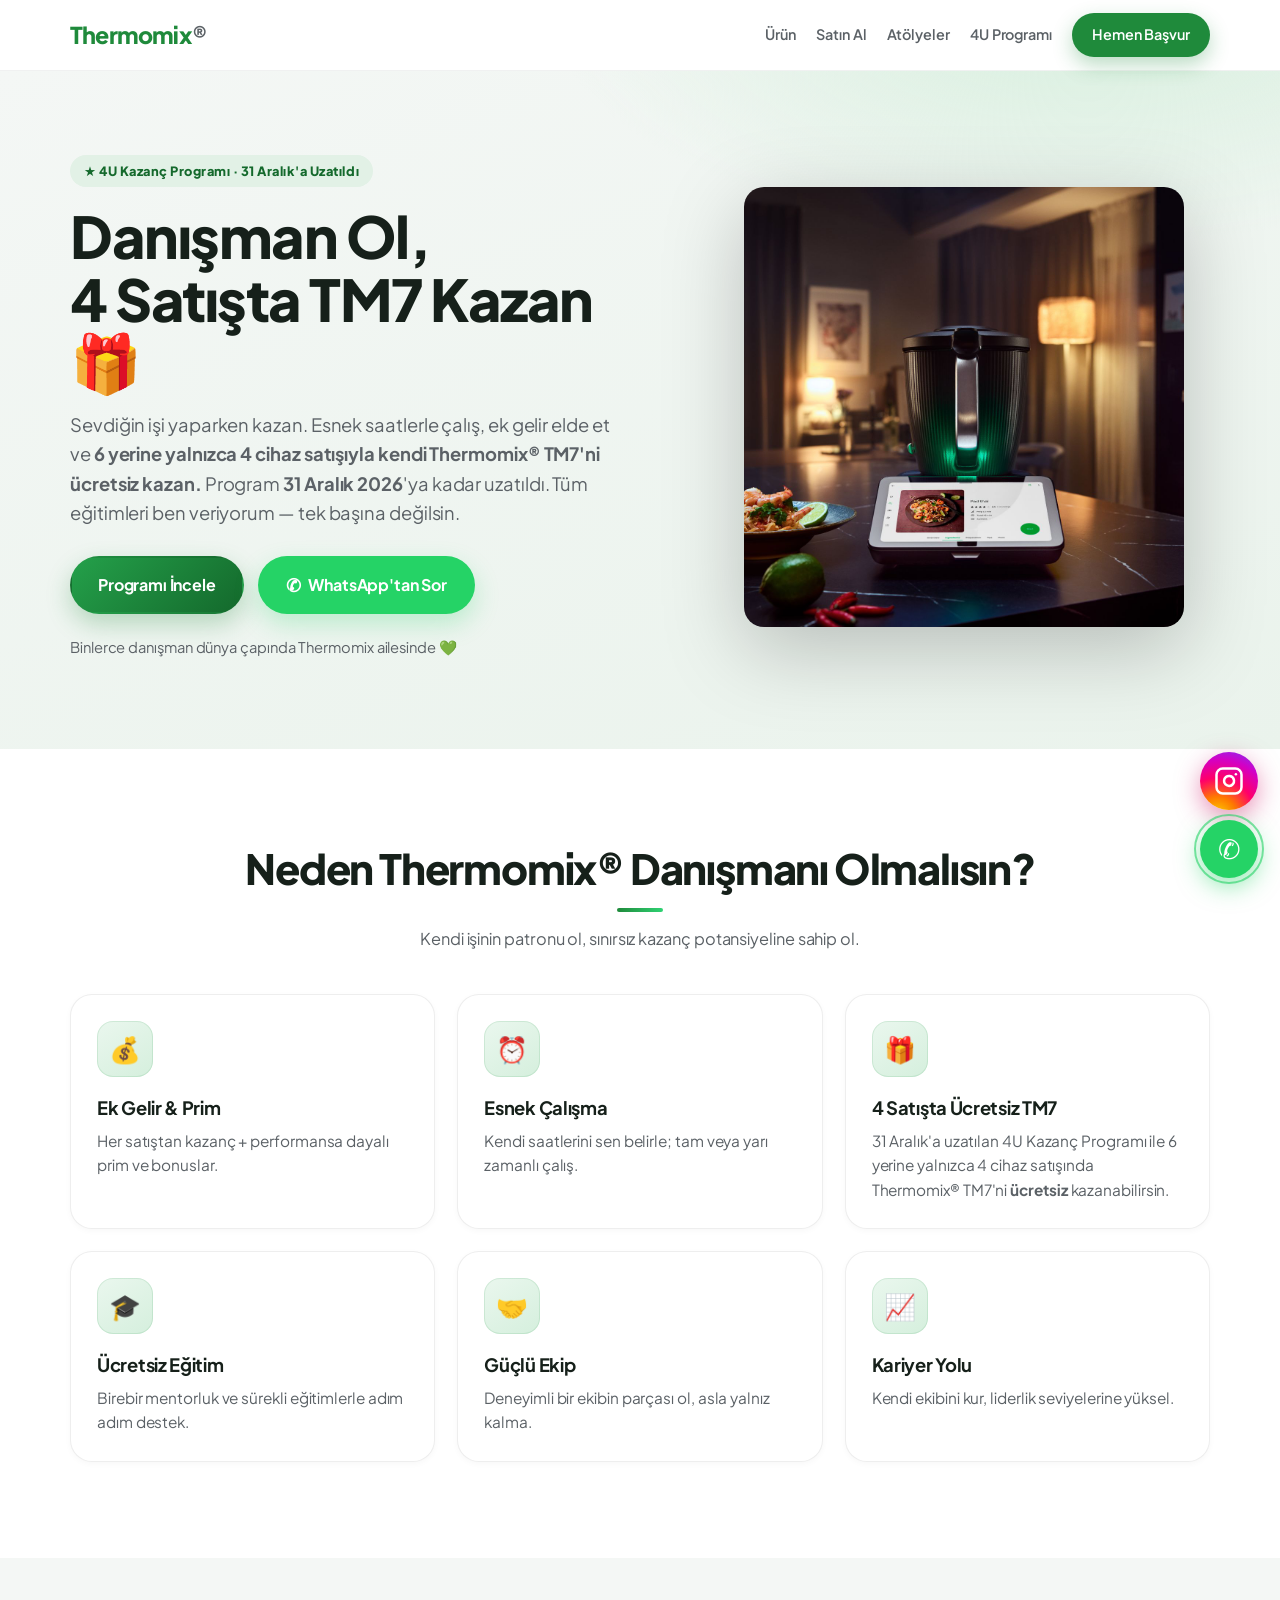
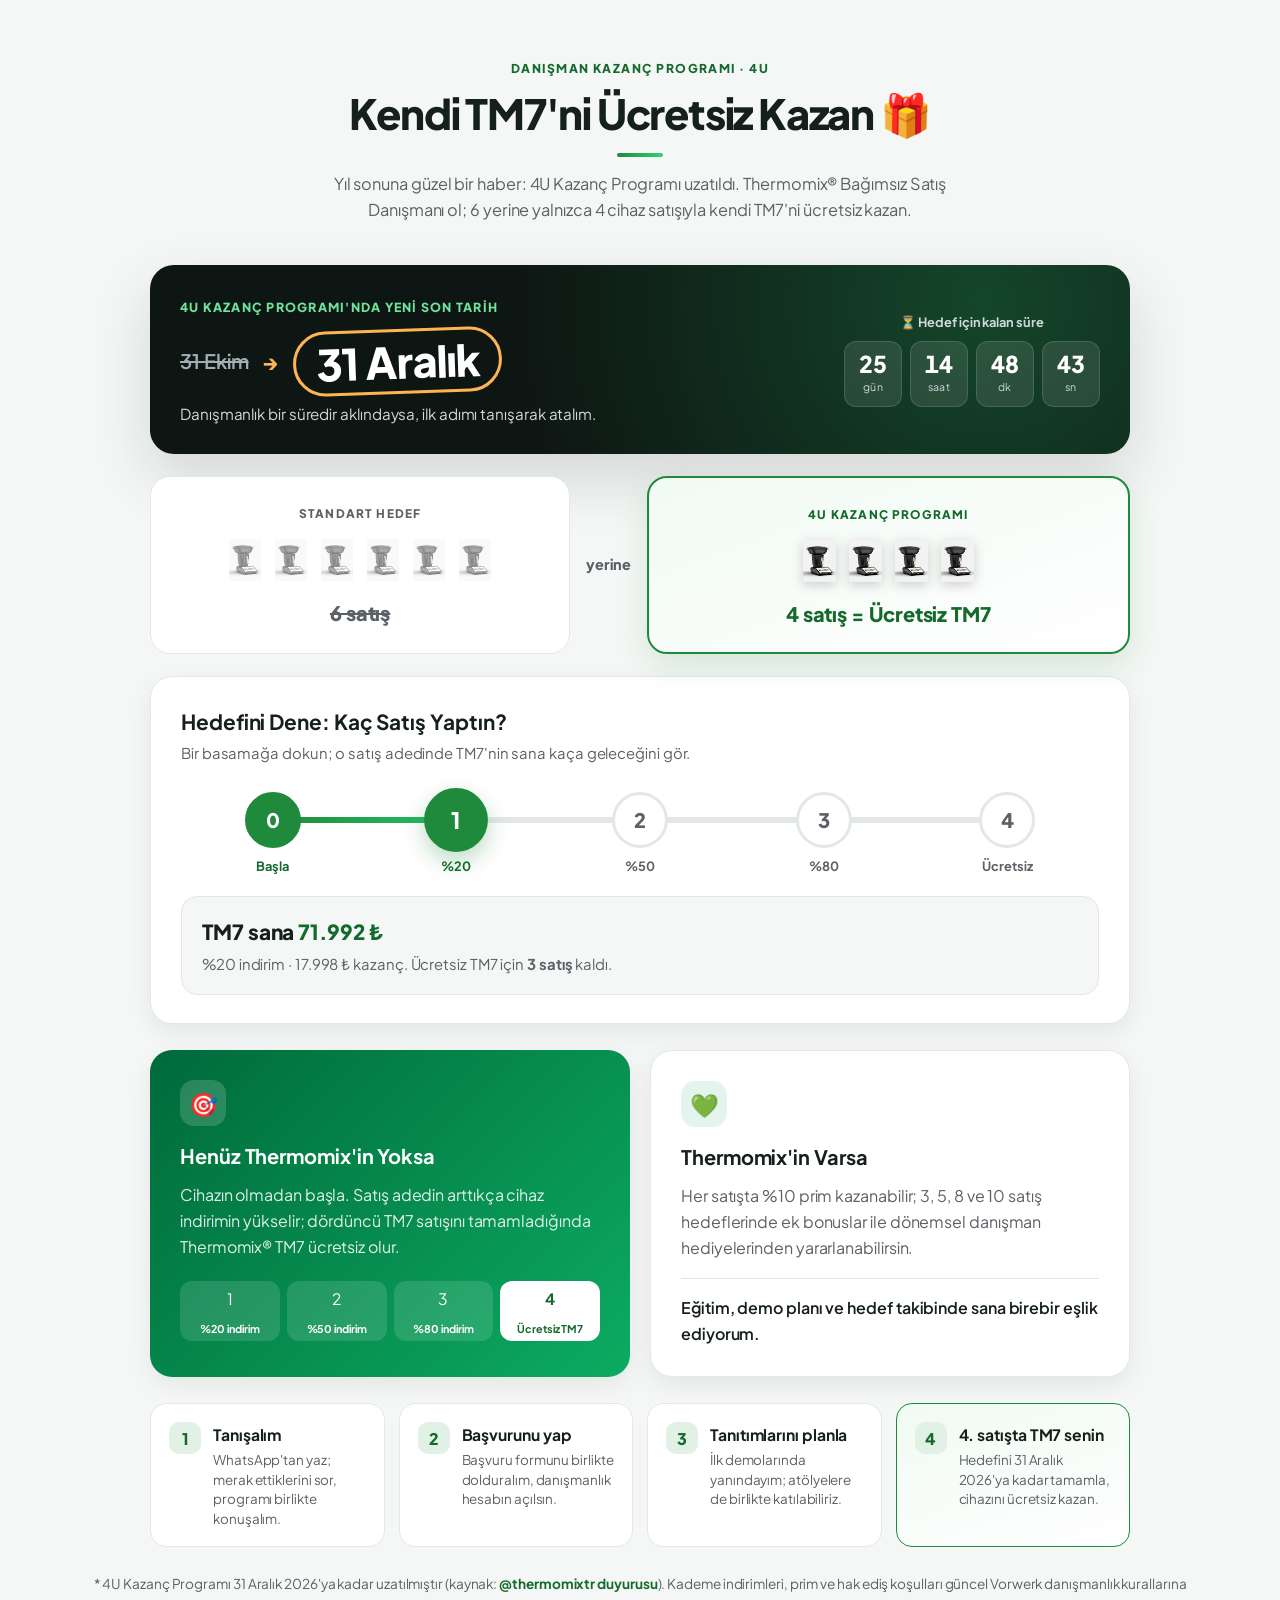
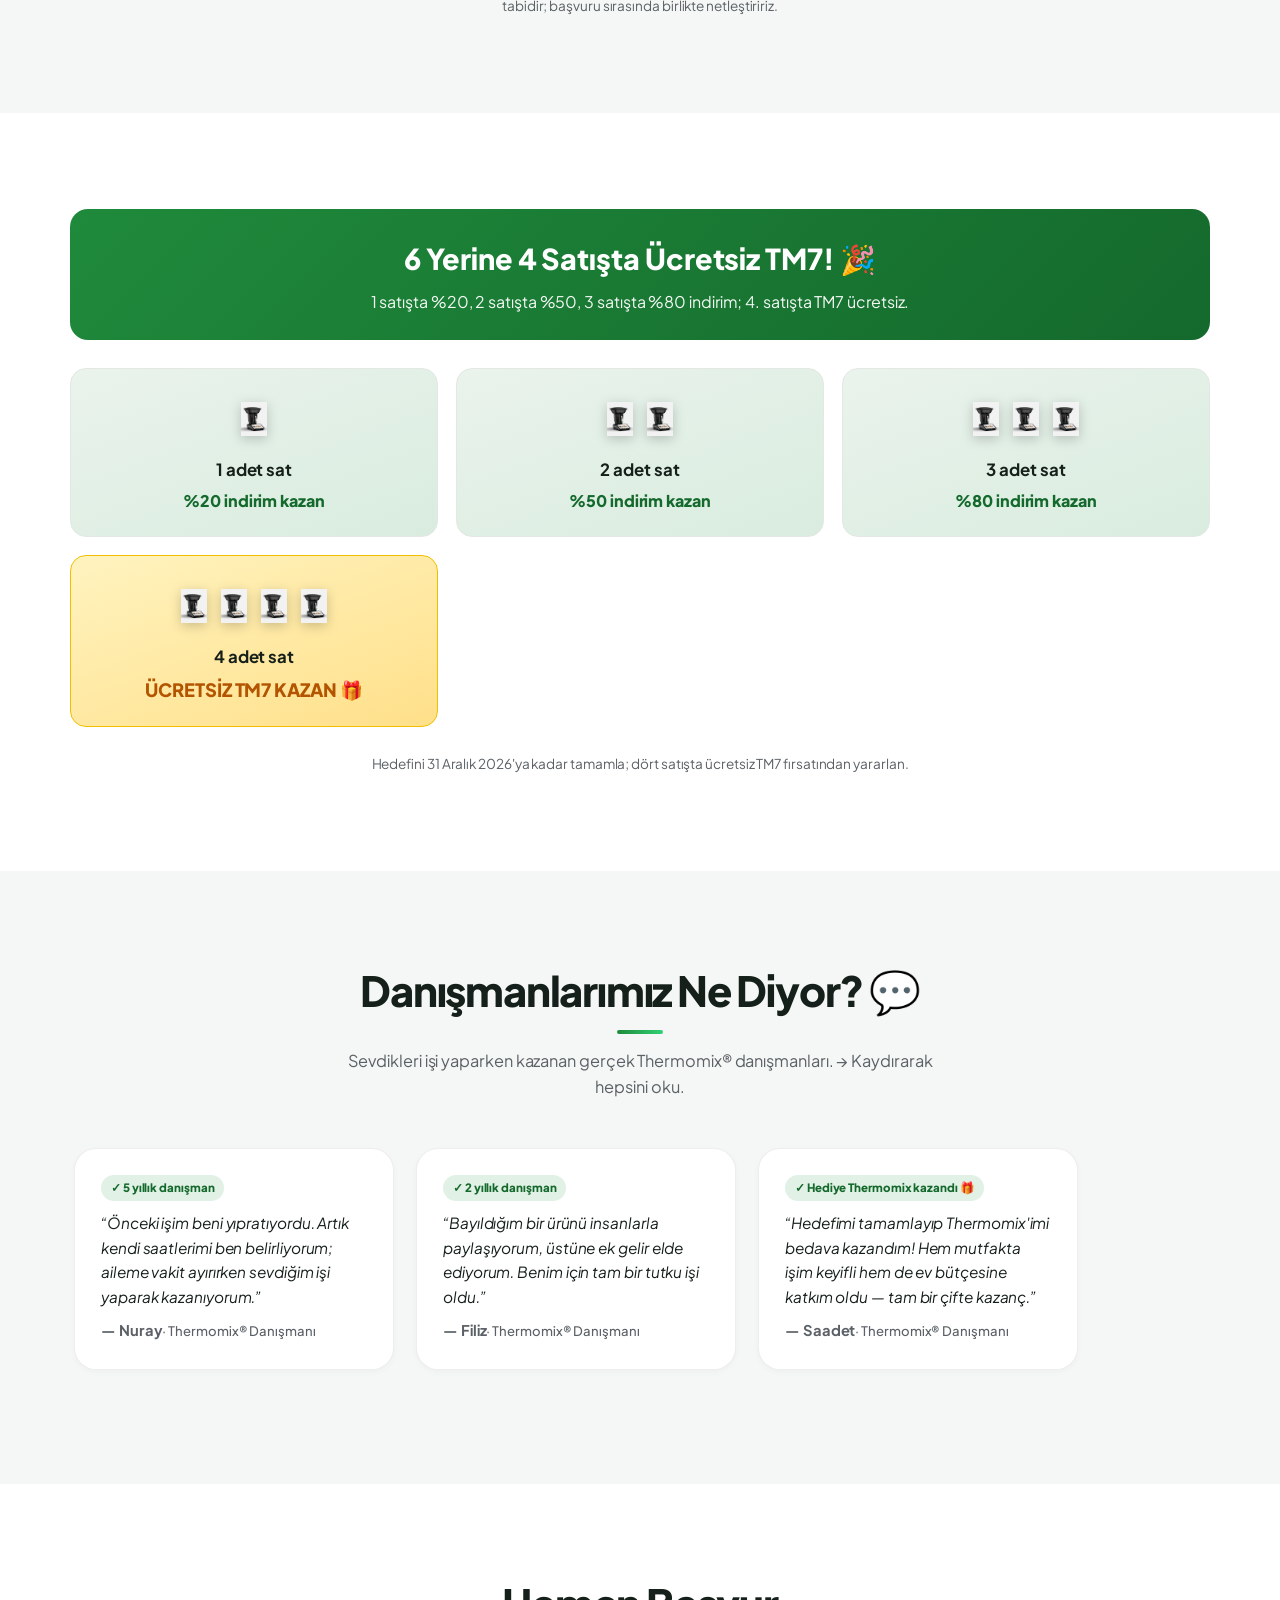
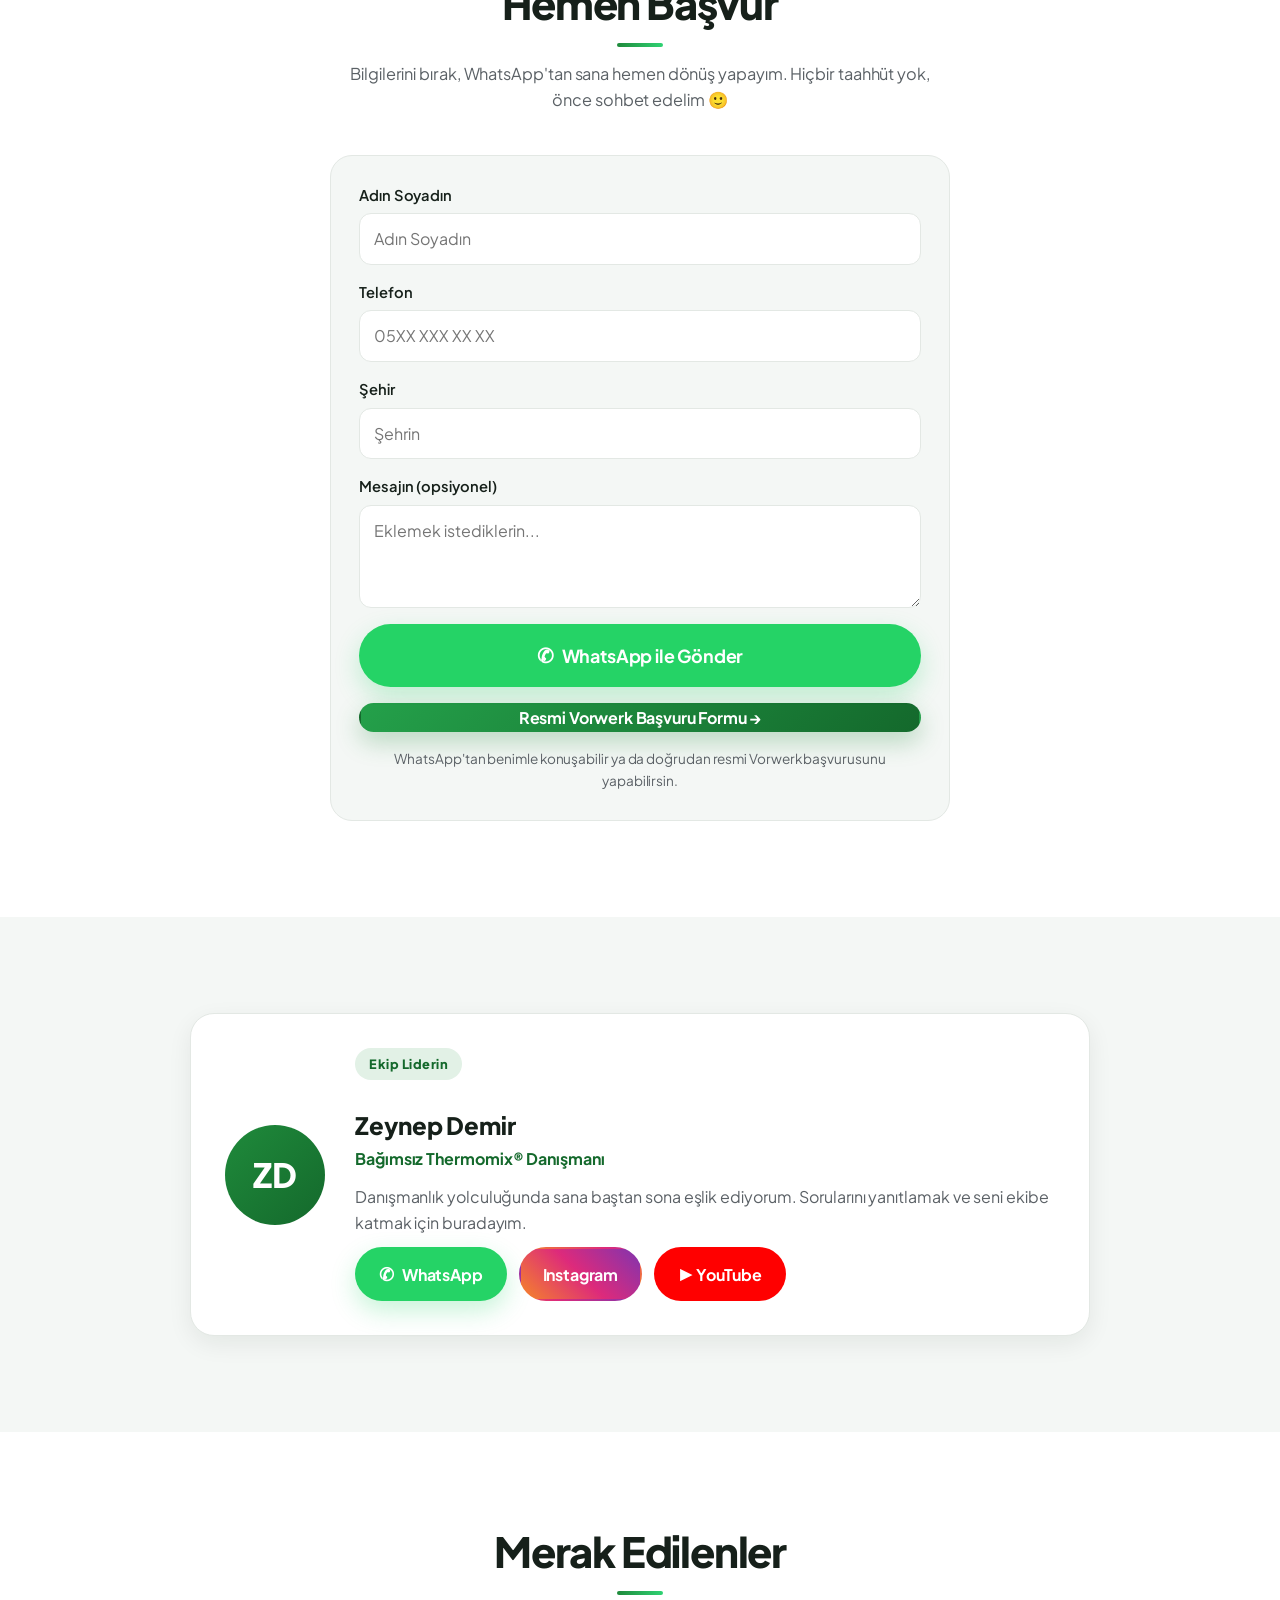
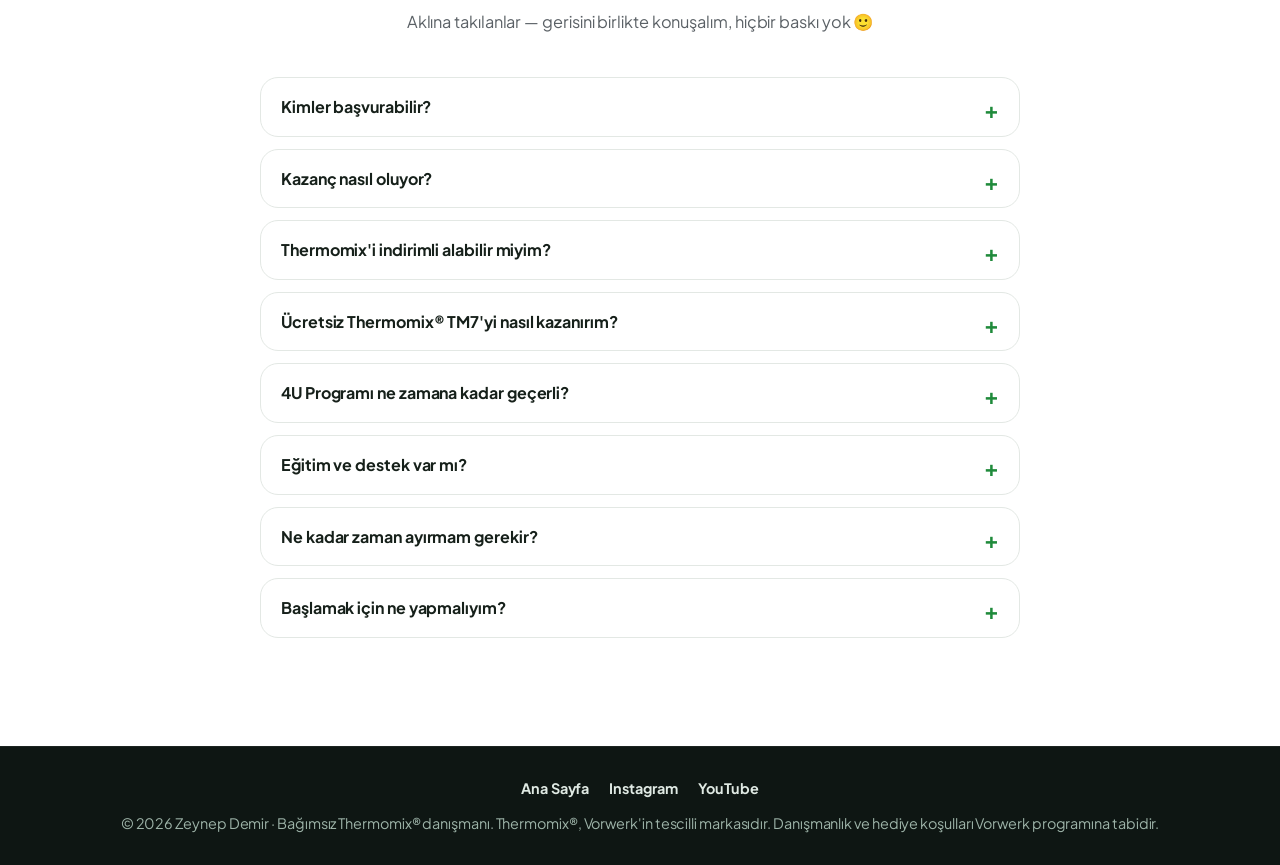
==== commit 2b826c4f: "kasım kampanyası" ====
--- a/danisman-ol.html
+++ b/danisman-ol.html
@@ -3,17 +3,20 @@
 <head>
   <meta charset="UTF-8" />
   <meta name="viewport" content="width=device-width, initial-scale=1.0" />
-  <title>Thermomix® Danışmanı Ol & Hediye Thermomix Kazan | Zeynep Demir</title>
-  <meta name="description" content="Thermomix danışmanı ol, esnek çalış, ek gelir kazan ve hedeflerini tamamlayarak hediye Thermomix kazanma fırsatını yakala. Zeynep Demir ile ekibe katıl." />
+  <title>Thermomix® Danışmanı Ol — 4U Kazanç Programı: 4 Satışta Ücretsiz TM7 | Zeynep Demir</title>
+  <meta name="description" content="4U Kazanç Programı 31 Aralık 2026'ya uzatıldı: Thermomix danışmanı ol, 6 yerine yalnızca 4 cihaz satışıyla kendi TM7'ni ücretsiz kazan. Esnek çalış, ek gelir elde et. Zeynep Demir ile ekibe katıl." />
   <meta name="robots" content="index, follow" />
   <link rel="canonical" href="https://thermozeyno.vercel.app/danisman-ol.html" />
   <meta property="og:type" content="website" />
   <meta property="og:locale" content="tr_TR" />
   <meta property="og:title" content="Thermomix® Danışmanı Ol & Hediye Thermomix Kazan" />
-  <meta property="og:description" content="Esnek çalış, ek gelir kazan, hediye Thermomix kazanma fırsatını yakala. Zeynep Demir ile ekibe katıl." />
+  <meta property="og:description" content="4U Kazanç Programı 31 Aralık'a uzatıldı: 6 yerine 4 cihaz satışıyla kendi TM7'ni ücretsiz kazan. Zeynep Demir ile ekibe katıl." />
   <meta property="og:image" content="https://thermozeyno.vercel.app/img/tm7-kitchen.jpg" />
   <link rel="icon" type="image/svg+xml" href="favicon.svg" />
   <link rel="apple-touch-icon" href="favicon.svg" />
+  <link rel="preconnect" href="https://fonts.googleapis.com" />
+  <link rel="preconnect" href="https://fonts.gstatic.com" crossorigin />
+  <link rel="stylesheet" href="https://fonts.googleapis.com/css2?family=Plus+Jakarta+Sans:wght@400;500;600;700;800&display=swap" />
   <link rel="stylesheet" href="styles.css" />
 </head>
 <body>
@@ -24,7 +27,8 @@
       <nav class="nav-links">
         <a href="index.html#urun">Ürün</a>
         <a href="index.html#modeller">Satın Al</a>
-        <a href="index.html#danisman">Danışman</a>
+        <a href="index.html#atolyeler">Atölyeler</a>
+        <a href="#program">4U Programı</a>
         <a href="#basvuru" class="nav-cta">Hemen Başvur</a>
       </nav>
     </div>
@@ -35,16 +39,15 @@
     <div class="hero-bg" aria-hidden="true"></div>
     <div class="container hero-inner">
       <div class="hero-text">
-        <span class="badge">★ Eylül–Ekim'e Özel 4U Programı</span>
+        <span class="badge">★ 4U Kazanç Programı · 31 Aralık'a Uzatıldı</span>
         <h1>Danışman Ol,<br/>4 Satışta TM7 Kazan 🎁</h1>
         <p class="lead">
-          Sevdiğin işi yaparken kazan. Esnek saatlerle çalış, ek gelir elde et;
-          ilk üç satışta artan indirimlerden yararlan ve <strong>4. TM7 satışını
-          30 Kasım 2026'ya kadar tamamlayarak cihazını ücretsiz kazan.</strong>
-          Tüm eğitimleri ben veriyorum — tek başına değilsin.
+          Sevdiğin işi yaparken kazan. Esnek saatlerle çalış, ek gelir elde et ve
+          <strong>6 yerine yalnızca 4 cihaz satışıyla kendi Thermomix® TM7'ni ücretsiz kazan.</strong>
+          Program <strong>31 Aralık 2026</strong>'ya kadar uzatıldı. Tüm eğitimleri ben veriyorum — tek başına değilsin.
         </p>
         <div class="hero-actions">
-          <a href="#basvuru" class="btn btn-primary btn-lg">Hemen Başvur</a>
+          <a href="#program" class="btn btn-primary btn-lg">Programı İncele</a>
           <a href="#" class="btn btn-whatsapp btn-lg" id="wa-hero"><span class="wa-ico">✆</span> WhatsApp'tan Sor</a>
         </div>
         <p class="trust">Binlerce danışman dünya çapında Thermomix ailesinde 💚</p>
@@ -63,7 +66,7 @@
       <div class="grid">
         <div class="card"><div class="ico">💰</div><h3>Ek Gelir & Prim</h3><p>Her satıştan kazanç + performansa dayalı prim ve bonuslar.</p></div>
         <div class="card"><div class="ico">⏰</div><h3>Esnek Çalışma</h3><p>Kendi saatlerini sen belirle; tam veya yarı zamanlı çalış.</p></div>
-        <div class="card"><div class="ico">🎁</div><h3>4 Satışta Ücretsiz TM7</h3><p>Eylül–Ekim dönemine özel 4U programıyla satış hedeflerini tamamlayarak Thermomix® TM7'ni <strong>ücretsiz</strong> kazanabilirsin.</p></div>
+        <div class="card"><div class="ico">🎁</div><h3>4 Satışta Ücretsiz TM7</h3><p>31 Aralık'a uzatılan 4U Kazanç Programı ile 6 yerine yalnızca 4 cihaz satışında Thermomix® TM7'ni <strong>ücretsiz</strong> kazanabilirsin.</p></div>
         <div class="card"><div class="ico">🎓</div><h3>Ücretsiz Eğitim</h3><p>Birebir mentorluk ve sürekli eğitimlerle adım adım destek.</p></div>
         <div class="card"><div class="ico">🤝</div><h3>Güçlü Ekip</h3><p>Deneyimli bir ekibin parçası ol, asla yalnız kalma.</p></div>
         <div class="card"><div class="ico">📈</div><h3>Kariyer Yolu</h3><p>Kendi ekibini kur, liderlik seviyelerine yüksel.</p></div>
@@ -71,20 +74,66 @@
     </div>
   </section>
 
-  <!-- TM7 kazanma programı -->
-  <section class="section section-alt">
+  <!-- 4U Kazanç Programı -->
+  <section id="program" class="section section-alt">
     <div class="container">
       <div class="earn-heading">
-        <span class="earn-kicker">EYLÜL–EKİM DÖNEMİNE ÖZEL · 4U KAZANÇ PROGRAMI</span>
-        <h2 class="section-title">Thermomix® TM7'ni Kazan 🎁</h2>
-        <p class="section-sub">Cihazın olmadan başla; her satışta indirimini büyüt ve yalnızca 4 TM7 satışında cihazına ücretsiz sahip ol.</p>
-        <div class="earn-deadline">📅 Son hedef tarihi: <strong>30 Kasım 2026</strong></div>
-      </div>
+        <span class="earn-kicker">DANIŞMAN KAZANÇ PROGRAMI · 4U</span>
+        <h2 class="section-title">Kendi TM7'ni Ücretsiz Kazan 🎁</h2>
+        <p class="section-sub">Yıl sonuna güzel bir haber: 4U Kazanç Programı uzatıldı. Thermomix® Bağımsız Satış Danışmanı ol; 6 yerine yalnızca 4 cihaz satışıyla kendi TM7'ni ücretsiz kazan.</p>
+      </div>
+
+      <!-- Uzatma duyurusu + geri sayım -->
+      <div class="fouru-news">
+        <div class="fouru-news-text">
+          <span class="fouru-news-label">4U Kazanç Programı'nda yeni son tarih</span>
+          <div class="fouru-dates">
+            <s id="fouru-old">31 Ekim</s>
+            <span class="fouru-arrow" aria-hidden="true">→</span>
+            <strong id="fouru-new">31 Aralık</strong>
+          </div>
+          <p>Danışmanlık bir süredir aklındaysa, ilk adımı tanışarak atalım.</p>
+        </div>
+        <div class="fouru-count" id="fouru-countdown" hidden></div>
+      </div>
+
+      <!-- 6 yerine 4 -->
+      <div class="fouru-compare">
+        <div class="fouru-col">
+          <span class="fouru-col-label">Standart hedef</span>
+          <div class="fouru-devices" aria-label="6 cihaz satışı">
+            <img src="img/tm7-hero.png" alt="" /><img src="img/tm7-hero.png" alt="" /><img src="img/tm7-hero.png" alt="" /><img src="img/tm7-hero.png" alt="" /><img src="img/tm7-hero.png" alt="" /><img src="img/tm7-hero.png" alt="" />
+          </div>
+          <strong class="fouru-num fouru-num-old">6 satış</strong>
+        </div>
+        <div class="fouru-vs" aria-hidden="true">yerine</div>
+        <div class="fouru-col fouru-col-win">
+          <span class="fouru-col-label">4U Kazanç Programı</span>
+          <div class="fouru-devices" aria-label="4 cihaz satışı">
+            <img src="img/tm7-hero.png" alt="" /><img src="img/tm7-hero.png" alt="" /><img src="img/tm7-hero.png" alt="" /><img src="img/tm7-hero.png" alt="" />
+          </div>
+          <strong class="fouru-num">4 satış = Ücretsiz TM7</strong>
+        </div>
+      </div>
+
+      <!-- Etkileşimli hedef takibi -->
+      <div class="goal" id="goal">
+        <div class="goal-head">
+          <h3>Hedefini Dene: Kaç Satış Yaptın?</h3>
+          <p>Bir basamağa dokun; o satış adedinde TM7'nin sana kaça geleceğini gör.</p>
+        </div>
+        <div class="goal-track" role="group" aria-label="Satış adedi">
+          <div class="goal-bar"><div class="goal-fill" id="goal-fill"></div></div>
+          <div class="goal-steps" id="goal-steps"></div>
+        </div>
+        <div class="goal-result" id="goal-result" aria-live="polite"></div>
+      </div>
+
       <div class="earn-program">
         <article class="earn-route earn-route-highlight">
           <div class="earn-icon">🎯</div>
           <h3>Henüz Thermomix'in Yoksa</h3>
-          <p>4U başlangıç programında satış adedin arttıkça cihaz indirimin yükselir. Dördüncü TM7 satışını tamamladığında Thermomix® TM7 ücretsiz olur.</p>
+          <p>Cihazın olmadan başla. Satış adedin arttıkça cihaz indirimin yükselir; dördüncü TM7 satışını tamamladığında Thermomix® TM7 ücretsiz olur.</p>
           <div class="earn-milestones" aria-label="Satış hedefleri">
             <span>1 <small>%20 indirim</small></span><span>2 <small>%50 indirim</small></span><span>3 <small>%80 indirim</small></span><strong>4 <small>Ücretsiz TM7</small></strong>
           </div>
@@ -96,7 +145,16 @@
           <p class="earn-note">Eğitim, demo planı ve hedef takibinde sana birebir eşlik ediyorum.</p>
         </article>
       </div>
-      <p class="models-note">* 4U Kazanç Programı Eylül ve Ekim ayına özeldir. Dört TM7 satış hedefinin 30 Kasım 2026'ya kadar tamamlanması gerekir. Program ve hediye koşulları güncel Vorwerk danışmanlık kurallarına tabidir.</p>
+
+      <!-- Nasıl başlarım -->
+      <ol class="fouru-steps">
+        <li><b>1</b><div><strong>Tanışalım</strong><span>WhatsApp'tan yaz; merak ettiklerini sor, programı birlikte konuşalım.</span></div></li>
+        <li><b>2</b><div><strong>Başvurunu yap</strong><span>Başvuru formunu birlikte dolduralım, danışmanlık hesabın açılsın.</span></div></li>
+        <li><b>3</b><div><strong>Tanıtımlarını planla</strong><span>İlk demolarında yanındayım; atölyelere de birlikte katılabiliriz.</span></div></li>
+        <li><b>4</b><div><strong>4. satışta TM7 senin</strong><span>Hedefini 31 Aralık 2026'ya kadar tamamla, cihazını ücretsiz kazan.</span></div></li>
+      </ol>
+
+      <p class="models-note">* 4U Kazanç Programı 31 Aralık 2026'ya kadar uzatılmıştır (kaynak: <a href="https://www.instagram.com/p/DfPihf2jgJn/" target="_blank" rel="noopener">@thermomixtr duyurusu</a>). Kademe indirimleri, prim ve hak ediş koşulları güncel Vorwerk danışmanlık kurallarına tabidir; başvuru sırasında birlikte netleştiririz.</p>
     </div>
   </section>
 
@@ -104,11 +162,11 @@
   <section id="kademeler" class="section">
     <div class="container">
       <div class="tiers-banner">
-        <h2>4 Satışta Ücretsiz TM7! 🎉</h2>
+        <h2>6 Yerine 4 Satışta Ücretsiz TM7! 🎉</h2>
         <p>1 satışta %20, 2 satışta %50, 3 satışta %80 indirim; 4. satışta TM7 ücretsiz.</p>
       </div>
       <div class="tiers" id="tiers-grid"></div>
-      <p class="models-note">Eylül–Ekim dönemine özel hedefini 30 Kasım 2026'ya kadar tamamla; dört satışta ücretsiz TM7 fırsatından yararlan.</p>
+      <p class="models-note">Hedefini 31 Aralık 2026'ya kadar tamamla; dört satışta ücretsiz TM7 fırsatından yararlan.</p>
     </div>
   </section>
 
@@ -148,7 +206,7 @@
         <div class="field"><label>Şehir</label><input type="text" name="sehir" placeholder="Şehrin" /></div>
         <div class="field"><label>Mesajın (opsiyonel)</label><textarea name="mesaj" rows="3" placeholder="Eklemek istediklerin..."></textarea></div>
         <button type="submit" class="btn btn-whatsapp btn-xl btn-block"><span class="wa-ico">✆</span> WhatsApp ile Gönder</button>
-        <a href="https://thermomix.vorwerk.com.tr/bizekatilin" id="career-apply" target="_blank" rel="noopener" class="btn btn-primary btn-block">Resmi Vorwerk Başvuru Formu →</a>
+        <a href="https://thermomix.vorwerk.com.tr/pages/join-us" id="career-apply" target="_blank" rel="noopener" class="btn btn-primary btn-block">Resmi Vorwerk Başvuru Formu →</a>
         <p class="form-note">WhatsApp'tan benimle konuşabilir ya da doğrudan resmi Vorwerk başvurusunu yapabilirsin.</p>
       </form>
     </div>
@@ -185,7 +243,8 @@
       <details class="faq"><summary>Kimler başvurabilir?</summary><p>Mutfağı ve insanlarla iletişimi seven herkes! Belirli bir <strong>yaş veya meslek şartı yoktur</strong>. İster ev hanımı, ister çalışan, ister öğrenci — esnek şekilde herkes değerlendirebilir.</p></details>
       <details class="faq"><summary>Kazanç nasıl oluyor?</summary><p>Yaptığın her satıştan kazanç elde edersin; ayrıca performansına bağlı <strong>prim ve bonuslar</strong> vardır. Ne kadar emek verirsen kazancın o kadar artar — tavanı sen belirlersin.</p></details>
       <details class="faq"><summary>Thermomix'i indirimli alabilir miyim?</summary><p>Evet! Danışman olduğunda Thermomix'i <strong>danışmana özel indirimli fiyattan</strong> edinebilirsin. Güncel indirim koşullarını başvurudan sonra birlikte netleştiririz.</p></details>
-      <details class="faq"><summary>Ücretsiz Thermomix® TM7'yi nasıl kazanırım?</summary><p>Eylül–Ekim dönemine özel <strong>4U Kazanç Programı</strong> kapsamında 1 TM7 satışında %20, 2 satışta %50, 3 satışta %80 indirim kazanırsın. <strong>4. TM7 satışını 30 Kasım 2026'ya kadar tamamladığında cihaz ücretsiz olur.</strong> Güncel başvuru ve hak ediş koşullarını birlikte netleştiririz.</p></details>
+      <details class="faq"><summary>Ücretsiz Thermomix® TM7'yi nasıl kazanırım?</summary><p>31 Aralık 2026'ya uzatılan <strong>4U Kazanç Programı</strong> kapsamında 6 yerine yalnızca 4 cihaz satışı yeterli: 1 TM7 satışında %20, 2 satışta %50, 3 satışta %80 indirim kazanırsın. <strong>4. TM7 satışını 31 Aralık 2026'ya kadar tamamladığında cihaz ücretsiz olur.</strong> Güncel başvuru ve hak ediş koşullarını birlikte netleştiririz.</p></details>
+      <details class="faq"><summary>4U Programı ne zamana kadar geçerli?</summary><p>Programın son tarihi 31 Ekim'di; Vorwerk Türkiye bunu <strong>31 Aralık 2026</strong>'ya uzattı. Yani dört satış hedefini yıl sonuna kadar tamamlaman yeterli.</p></details>
       <details class="faq"><summary>Eğitim ve destek var mı?</summary><p>Kesinlikle. Sıfırdan başlasan bile <strong>birebir mentorluk ve sürekli eğitimlerle</strong> yanındayım. Ürünü tanıtmaktan sipariş sürecine kadar her aşamada destek alırsın.</p></details>
       <details class="faq"><summary>Ne kadar zaman ayırmam gerekir?</summary><p>Tamamen sana bağlı. <strong>Tam zamanlı ya da yarı zamanlı</strong> çalışabilir, kendi saatlerini sen belirleyebilirsin. İşini hayatına göre planlarsın.</p></details>
       <details class="faq"><summary>Başlamak için ne yapmalıyım?</summary><p>Aşağıdaki formu doldurman ya da WhatsApp'tan yazman yeterli. Önce tanışıp tüm sorularını yanıtlıyorum; karar tamamen sana ait. 💚</p></details>
@@ -226,11 +285,77 @@
             '<div class="' + rewardCls + '">' + t.reward + (t.free ? ' KAZAN 🎁' : ' kazan') + '</div></div>';
         }).join("");
       }
+      // Resmî başvuru bağlantısı
+      var ca = document.getElementById("career-apply"); if (ca && cfg.careerApplyUrl) ca.href = cfg.careerApplyUrl;
+
+      // 4U programı: tarih etiketleri + geri sayım
+      var prog = cfg.consultantProgram || {};
+      var oldEl = document.getElementById("fouru-old"); if (oldEl && prog.oldDeadlineLabel) oldEl.textContent = prog.oldDeadlineLabel;
+      var cdEl = document.getElementById("fouru-countdown");
+      var endAt = prog.deadline ? new Date(prog.deadline).getTime() : NaN;
+      if (cdEl && !isNaN(endAt)) {
+        var pad = function (v) { return v < 10 ? "0" + v : String(v); };
+        var tick = function () {
+          var left = endAt - Date.now();
+          if (left <= 0) { cdEl.setAttribute("hidden", ""); clearInterval(timer); return; }
+          cdEl.innerHTML = '<span class="fouru-count-label">⏳ Hedef için kalan süre</span><div class="fouru-count-boxes">' +
+            '<span><b>' + Math.floor(left / 86400000) + '</b><i>gün</i></span>' +
+            '<span><b>' + pad(Math.floor(left / 3600000) % 24) + '</b><i>saat</i></span>' +
+            '<span><b>' + pad(Math.floor(left / 60000) % 60) + '</b><i>dk</i></span>' +
+            '<span><b>' + pad(Math.floor(left / 1000) % 60) + '</b><i>sn</i></span></div>';
+          cdEl.removeAttribute("hidden");
+        };
+        tick();
+        var timer = setInterval(tick, 1000);
+      }
+
+      // Hedef takibi: satış adedine göre TM7'nin danışmana maliyeti
+      var stepsEl = document.getElementById("goal-steps");
+      var fillEl = document.getElementById("goal-fill");
+      var resEl = document.getElementById("goal-result");
+      var tiers = cfg.consultantTiers || [];
+      var price = prog.devicePrice || 89990;
+      var tl = function (n) { return Math.round(n).toLocaleString("tr-TR") + " ₺"; };
+      if (stepsEl && resEl && tiers.length) {
+        var levels = [{ count: 0, reward: "Başlangıç" }].concat(tiers);
+        var maxCount = tiers[tiers.length - 1].count;
+        var show = function (count) {
+          var tier = null;
+          for (var i = 0; i < tiers.length; i++) { if (tiers[i].count === count) tier = tiers[i]; }
+          var pct = tier ? (tier.free ? 100 : (parseInt(String(tier.reward).replace(/\D/g, ""), 10) || 0)) : 0;
+          var pay = price * (100 - pct) / 100;
+          var left = maxCount - count;
+          Array.prototype.forEach.call(stepsEl.children, function (b) {
+            var c = parseInt(b.getAttribute("data-count"), 10);
+            b.classList.toggle("done", c <= count);
+            b.classList.toggle("active", c === count);
+            b.setAttribute("aria-pressed", c === count ? "true" : "false");
+          });
+          if (fillEl) fillEl.style.width = (count / maxCount * 100) + "%";
+          resEl.className = "goal-result" + (pct === 100 ? " goal-result-win" : "");
+          resEl.innerHTML = pct === 100
+            ? '<div class="goal-big">🎉 TM7 senin — <strong>ücretsiz!</strong></div>' +
+              '<p>' + count + ' satışla ' + tl(price) + ' değerindeki Thermomix® TM7\'yi hiçbir ödeme yapmadan kazanırsın.</p>'
+            : '<div class="goal-big">' + (pct ? 'TM7 sana <strong>' + tl(pay) + '</strong>' : 'İlk satışınla indirimin başlar') + '</div>' +
+              '<p>' + (pct ? '%' + pct + ' indirim · ' + tl(price - pay) + ' kazanç. ' : 'Liste fiyatı ' + tl(price) + '. ') +
+              'Ücretsiz TM7 için <strong>' + left + ' satış</strong> kaldı.</p>';
+        };
+        stepsEl.innerHTML = levels.map(function (t) {
+          return '<button type="button" class="goal-step" data-count="' + t.count + '">' +
+            '<b>' + t.count + '</b><small>' + (t.count === 0 ? 'Başla' : (t.free ? 'Ücretsiz' : String(t.reward).replace(" indirim", ""))) + '</small></button>';
+        }).join("");
+        stepsEl.addEventListener("click", function (e) {
+          var b = e.target.closest(".goal-step"); if (!b) return;
+          show(parseInt(b.getAttribute("data-count"), 10));
+        });
+        show(1);
+      }
+
       var num = String(cfg.whatsappNumber || "").replace(/\D/g, "");
       var base = num ? "https://wa.me/" + num : "#";
       ["wa-hero", "wa-advisor", "wa-float"].forEach(function (id) {
         var el = document.getElementById(id); if (!el) return;
-        el.href = num ? base + "?text=" + encodeURIComponent("Merhaba Zeynep Hanım, Thermomix danışmanlığı hakkında bilgi almak istiyorum 🙂") : "#";
+        el.href = num ? base + "?text=" + encodeURIComponent("Merhaba Zeynep Hanım, Thermomix danışmanlığı ve 4U Kazanç Programı hakkında bilgi almak istiyorum 🙂") : "#";
         if (num) { el.target = "_blank"; el.rel = "noopener"; }
       });
       var form = document.getElementById("apply-form");
--- a/styles.css
+++ b/styles.css
@@ -334,6 +334,11 @@
 .ws-contact-card { display: flex; align-items: center; gap: 15px; min-height: 128px; padding: 24px; border: 1px solid rgba(36,194,101,.24); border-radius: 14px; background: rgba(255,255,255,.04); }
 .ws-contact-card > span { font-size: 2rem; }
 .ws-contact-card p { color: #e6ebe7; line-height: 1.6; }
+.ws-form-status {
+  display: inline-flex; align-items: center; margin-top: 20px; padding: 7px 11px;
+  border: 1px solid rgba(76,224,132,.3); border-radius: 999px;
+  background: rgba(36,194,101,.1); color: #72ed9f; font-size: .8rem; font-weight: 800;
+}
 .ws-actions { display: flex; align-items: center; gap: 12px; margin-top: 24px; flex-wrap: wrap; }
 .ws-cta {
   display: inline-block; text-align: center; padding: 13px 22px;
@@ -1050,3 +1055,358 @@
   .earn-route { padding: 24px 18px; }
   .earn-milestones { grid-template-columns: repeat(3, 1fr); }
 }
+
+/* ============================================================
+   KASIM 2026 — kampanya, atölye ve 4U Kazanç Programı stilleri
+   ============================================================ */
+:root { --autumn: #c8641a; --autumn-dark: #8f4310; --autumn-soft: #fdf3e7; --night: #1f2a2e; }
+
+/* Hero: Kasım fırsat şeridi */
+.hero-offer {
+  display: flex; align-items: center; gap: 12px; max-width: 520px; margin: 18px 0 4px;
+  padding: 12px 16px; border-radius: 16px; text-decoration: none; color: var(--ink);
+  background: linear-gradient(135deg, var(--autumn-soft), #fff); border: 1.5px solid rgba(200,100,26,.35);
+  box-shadow: 0 8px 22px rgba(200,100,26,.12); font-size: .95rem; line-height: 1.45;
+  transition: transform .18s ease, box-shadow .18s ease;
+}
+.hero-offer:hover { transform: translateY(-2px); box-shadow: 0 12px 28px rgba(200,100,26,.2); }
+.hero-offer-ico { font-size: 1.7rem; flex: 0 0 auto; }
+.hero-offer s { color: var(--muted); }
+.hero-offer b { color: var(--autumn-dark); font-size: 1.1rem; font-weight: 900; }
+.hero-offer-go { margin-left: auto; font-weight: 900; color: var(--autumn); flex: 0 0 auto; }
+
+/* Öne çıkan kampanya — sonbahar teması */
+.camp-feature-autumn { align-items: stretch; max-width: 1080px; border-color: rgba(200,100,26,.25); box-shadow: 0 18px 46px rgba(143,67,16,.12); }
+.camp-feature-autumn .camp-feature-img { background: var(--night); display: flex; align-items: flex-start; }
+.camp-feature-autumn .camp-feature-img img { height: auto; object-fit: contain; min-height: 0; }
+.camp-feature-autumn .camp-feature-tag { background: var(--autumn-soft); color: var(--autumn-dark); border: 1px solid rgba(200,100,26,.3); }
+.offer-tiles { display: grid; grid-template-columns: repeat(3, 1fr); gap: 10px; margin: 18px 0; }
+.offer-tile {
+  display: flex; flex-direction: column; gap: 4px; padding: 14px 12px; border-radius: 14px;
+  background: var(--bg-alt); border: 1px solid var(--line); text-align: center;
+}
+.offer-tile-kicker { font-size: .68rem; font-weight: 800; letter-spacing: .08em; text-transform: uppercase; color: var(--green-dark); }
+.offer-tile strong { font-size: 1.08rem; font-weight: 900; color: var(--ink); line-height: 1.2; }
+.offer-tile strong s { display: block; font-size: .8rem; font-weight: 600; color: var(--muted); }
+.offer-tile > span:last-child { font-size: .78rem; color: var(--muted); }
+.offer-tile-accent { background: var(--night); border-color: var(--night); }
+.offer-tile-accent .offer-tile-kicker { color: #6fe39b; }
+.offer-tile-accent strong { color: #fff; }
+.offer-tile-accent strong s { color: #a9b6ba; }
+.offer-tile-accent > span:last-child { color: #ffd9a8; font-weight: 700; }
+.camp-steps { list-style: none; display: grid; gap: 10px; margin: 6px 0 14px; }
+.camp-steps li { display: flex; gap: 12px; align-items: flex-start; font-size: .93rem; line-height: 1.5; color: var(--ink); }
+.camp-steps li b {
+  flex: 0 0 28px; height: 28px; display: grid; place-items: center; border-radius: 50%;
+  background: var(--green); color: #fff; font-size: .85rem; font-weight: 800;
+}
+.camp-terms { margin-top: 6px; border-top: 1px dashed var(--line); padding-top: 10px; }
+.camp-terms summary { cursor: pointer; font-weight: 700; font-size: .88rem; color: var(--green-dark); list-style: none; }
+.camp-terms summary::-webkit-details-marker { display: none; }
+.camp-terms p { font-size: .8rem !important; line-height: 1.55 !important; color: var(--muted) !important; margin-top: 8px; }
+.camp-terms a { color: var(--green-dark); font-weight: 700; }
+
+/* Atölyeler: şehir çipleri, tema etiketi, bugün vurgusu */
+.ws-chips { display: flex; gap: 8px; overflow-x: auto; padding: 4px 2px 14px; margin-bottom: 4px; scrollbar-width: thin; }
+.ws-chip {
+  flex: 0 0 auto; padding: 9px 15px; border-radius: 999px; cursor: pointer; white-space: nowrap;
+  border: 1.5px solid var(--line); background: #fff; color: var(--ink); font: inherit; font-size: .86rem; font-weight: 700;
+  transition: background .15s ease, color .15s ease, border-color .15s ease;
+}
+.ws-chip:hover { border-color: var(--green); color: var(--green-dark); }
+.ws-chip.active { background: var(--green); border-color: var(--green); color: #fff; }
+.ws-head-tags { display: inline-flex; gap: 8px; align-items: center; flex-wrap: wrap; }
+.ws-count { padding: 7px 12px; border-radius: 999px; background: rgba(255,255,255,.08); color: #e6ebe7; font-size: .76rem; font-weight: 800; white-space: nowrap; }
+.ws-topic { display: block; margin-top: 4px; font-style: normal; font-size: .8rem; font-weight: 700; color: #ffc98a; }
+.ws-today { font-style: normal; margin-left: 6px; padding: 2px 8px; border-radius: 999px; background: #ffb454; color: #3a2204; font-size: .68rem; font-weight: 900; vertical-align: middle; }
+.ws-row-today { background: rgba(255,180,84,.1) !important; border-radius: 8px; }
+.ws-table { max-height: 520px; overflow-y: auto; }
+
+/* 4U Kazanç Programı (danisman-ol.html) */
+.fouru-news {
+  display: flex; align-items: center; justify-content: space-between; gap: 24px; flex-wrap: wrap;
+  max-width: 980px; margin: 0 auto 22px; padding: 28px 30px; border-radius: 24px; color: #fff;
+  background: radial-gradient(circle at 85% 20%, rgba(36,194,101,.28), transparent 55%), var(--night);
+  box-shadow: var(--shadow);
+}
+.fouru-news-label { font-size: .78rem; font-weight: 800; letter-spacing: .1em; text-transform: uppercase; color: #6fe39b; }
+.fouru-dates { display: flex; align-items: center; gap: 14px; flex-wrap: wrap; margin: 10px 0 8px; }
+.fouru-dates s { font-size: 1.25rem; color: #9fb0b5; font-weight: 600; }
+.fouru-arrow { color: #ffb454; font-weight: 900; font-size: 1.3rem; }
+.fouru-dates strong {
+  font-size: clamp(1.9rem, 5vw, 2.7rem); font-weight: 900; letter-spacing: -1px; line-height: 1; color: #fff;
+  padding: 8px 20px; border: 3px solid #ffb454; border-radius: 999px; transform: rotate(-2deg);
+}
+.fouru-news-text p { color: #cfd9dc; font-size: .95rem; }
+.fouru-count { text-align: center; }
+.fouru-count-label { display: block; font-size: .8rem; font-weight: 700; color: #cfd9dc; margin-bottom: 8px; }
+.fouru-count-boxes { display: flex; gap: 8px; justify-content: center; }
+.fouru-count-boxes span {
+  min-width: 58px; padding: 10px 6px; border-radius: 12px; background: rgba(255,255,255,.1);
+  border: 1px solid rgba(255,255,255,.14); display: flex; flex-direction: column; align-items: center;
+}
+.fouru-count-boxes b { font-size: 1.45rem; font-weight: 900; line-height: 1; font-variant-numeric: tabular-nums; }
+.fouru-count-boxes i { font-style: normal; font-size: .66rem; color: #cfd9dc; margin-top: 4px; letter-spacing: .4px; }
+
+.fouru-compare {
+  display: grid; grid-template-columns: 1fr auto 1.15fr; gap: 16px; align-items: stretch;
+  max-width: 980px; margin: 0 auto 22px;
+}
+.fouru-col { padding: 22px; border-radius: 20px; background: #fff; border: 1px solid var(--line); text-align: center; }
+.fouru-col-label { font-size: .74rem; font-weight: 800; letter-spacing: .1em; text-transform: uppercase; color: var(--muted); }
+.fouru-devices { display: flex; flex-wrap: wrap; justify-content: center; gap: 4px; margin: 14px 0 10px; min-height: 48px; }
+.fouru-devices img { width: 42px; height: 42px; object-fit: contain; filter: drop-shadow(0 3px 6px rgba(0,0,0,.18)); }
+.fouru-col:not(.fouru-col-win) .fouru-devices img { filter: grayscale(1) opacity(.5); }
+.fouru-num { display: block; font-size: 1.25rem; font-weight: 900; color: var(--green-dark); }
+.fouru-num-old { color: var(--muted); text-decoration: line-through; }
+.fouru-col-win { border: 2px solid var(--green); background: linear-gradient(160deg, #f1faf3, #fff); box-shadow: 0 12px 30px rgba(31,138,59,.14); }
+.fouru-col-win .fouru-col-label { color: var(--green-dark); }
+.fouru-vs { align-self: center; font-weight: 800; color: var(--muted); font-size: .9rem; }
+
+.goal { max-width: 980px; margin: 0 auto 26px; padding: 28px 30px; border-radius: 22px; background: #fff; border: 1px solid var(--line); box-shadow: var(--shadow-sm); }
+.goal-head h3 { font-size: 1.3rem; }
+.goal-head p { color: var(--muted); font-size: .93rem; margin-top: 4px; }
+.goal-track { position: relative; margin: 26px 0 20px; }
+.goal-bar { position: absolute; left: 10%; right: 10%; top: 25px; height: 6px; border-radius: 999px; background: var(--line); }
+.goal-fill { height: 100%; width: 0; border-radius: 999px; background: linear-gradient(90deg, var(--green), #24c265); transition: width .35s ease; }
+.goal-steps { position: relative; display: grid; grid-template-columns: repeat(5, 1fr); }
+.goal-step { background: none; border: 0; cursor: pointer; font: inherit; display: flex; flex-direction: column; align-items: center; gap: 8px; padding: 0; color: var(--muted); }
+.goal-step b {
+  width: 56px; height: 56px; display: grid; place-items: center; border-radius: 50%;
+  background: #fff; border: 3px solid var(--line); font-size: 1.25rem; font-weight: 900; color: var(--muted);
+  transition: transform .18s ease, background .18s ease, border-color .18s ease, color .18s ease;
+}
+.goal-step small { font-size: .8rem; font-weight: 700; }
+.goal-step:hover b { border-color: var(--green); }
+.goal-step:focus-visible b { outline: 3px solid rgba(31,138,59,.35); outline-offset: 3px; }
+.goal-step.done b { background: var(--green); border-color: var(--green); color: #fff; }
+.goal-step.done small { color: var(--green-dark); }
+.goal-step.active b { transform: scale(1.14); box-shadow: 0 8px 20px rgba(31,138,59,.3); }
+.goal-result { padding: 18px 20px; border-radius: 16px; background: var(--bg-alt); border: 1px solid var(--line); }
+.goal-big { font-size: 1.3rem; font-weight: 800; }
+.goal-big strong { color: var(--green-dark); font-weight: 900; }
+.goal-result p { color: var(--muted); font-size: .93rem; margin-top: 4px; }
+.goal-result-win { background: linear-gradient(160deg, #fff3bf, #ffe08a); border-color: #f0c000; }
+.goal-result-win p { color: #5c4500; }
+
+.fouru-steps { list-style: none; display: grid; grid-template-columns: repeat(4, 1fr); gap: 14px; max-width: 980px; margin: 26px auto 18px; }
+.fouru-steps li { display: flex; gap: 12px; align-items: flex-start; padding: 18px; border-radius: 16px; background: #fff; border: 1px solid var(--line); }
+.fouru-steps li b { flex: 0 0 32px; height: 32px; display: grid; place-items: center; border-radius: 10px; background: var(--green-light); color: var(--green-dark); font-weight: 900; }
+.fouru-steps strong { display: block; font-size: .98rem; }
+.fouru-steps span { display: block; font-size: .84rem; color: var(--muted); line-height: 1.45; margin-top: 3px; }
+.fouru-steps li:last-child { background: linear-gradient(160deg, #f1faf3, #fff); border-color: var(--green); }
+.models-note a { color: var(--green-dark); font-weight: 700; }
+
+@media (max-width: 880px) {
+  .offer-tiles { grid-template-columns: 1fr; }
+  .fouru-compare { grid-template-columns: 1fr; }
+  .fouru-vs { justify-self: center; }
+  .fouru-steps { grid-template-columns: 1fr 1fr; }
+  .fouru-news { padding: 24px 20px; justify-content: center; text-align: center; }
+  .fouru-dates { justify-content: center; }
+}
+@media (max-width: 520px) {
+  .goal { padding: 22px 16px; }
+  .goal-step b { width: 46px; height: 46px; font-size: 1.05rem; }
+  .goal-bar { top: 20px; }
+  .goal-step small { font-size: .7rem; }
+  .fouru-steps { grid-template-columns: 1fr; }
+  .fouru-count-boxes span { min-width: 50px; }
+  .hero-offer { font-size: .88rem; }
+}
+
+/* ============================================================
+   PREMIUM KATMAN — tipografi, koyu hero, cam yüzeyler, satın alma çubuğu
+   (Önceki stillerin üzerine yazar; kaldırmak için bu bloğu silmek yeterli.)
+   ============================================================ */
+:root {
+  --night: #0e1613; --night-2: #16221d; --glow: #2fd273; --gold: #ffb454;
+  --radius: 22px;
+  --shadow: 0 24px 60px rgba(14,22,19,.14);
+  --shadow-sm: 0 8px 24px rgba(14,22,19,.07);
+}
+body { font-family: "Plus Jakarta Sans", -apple-system, "Segoe UI", Roboto, Helvetica, Arial, sans-serif; letter-spacing: -.005em; }
+h1, h2, h3, .brand, .btn { font-family: inherit; }
+h1, h2 { font-weight: 800; }
+::selection { background: var(--glow); color: var(--night); }
+
+/* Kaydırma ilerleme çizgisi */
+.scroll-progress { position: fixed; top: 0; left: 0; height: 3px; width: 0; z-index: 90; background: linear-gradient(90deg, var(--green), var(--glow), var(--gold)); pointer-events: none; }
+
+/* Üst menü */
+.site-header { background: rgba(255,255,255,.82); backdrop-filter: saturate(160%) blur(16px); -webkit-backdrop-filter: saturate(160%) blur(16px); border-bottom-color: rgba(14,22,19,.06); transition: box-shadow .25s ease; }
+.site-header.scrolled { box-shadow: 0 10px 30px rgba(14,22,19,.08); }
+.brand { font-weight: 800; letter-spacing: -.8px; }
+.nav-links { gap: 20px; }
+.nav-links a { white-space: nowrap; font-weight: 600; font-size: .9rem; position: relative; }
+.nav-links a:not(.nav-cta)::after { content: ""; position: absolute; left: 0; right: 0; bottom: -6px; height: 2px; border-radius: 2px; background: var(--green); transform: scaleX(0); transform-origin: left; transition: transform .2s ease; }
+.nav-links a:not(.nav-cta):hover::after { transform: scaleX(1); }
+.nav-cta { box-shadow: 0 8px 20px rgba(31,138,59,.3); padding: 10px 20px; }
+
+/* Düğmeler */
+.btn { letter-spacing: -.01em; }
+.btn-primary { background: linear-gradient(135deg, #24a04a, var(--green-dark)); box-shadow: 0 10px 24px rgba(31,138,59,.28); }
+.btn-primary:hover { background: linear-gradient(135deg, #2bb455, var(--green)); box-shadow: 0 14px 32px rgba(31,138,59,.4); }
+.btn-whatsapp { box-shadow: 0 10px 24px rgba(37,211,102,.25); }
+
+/* Duyuru bandı */
+.announce { background: var(--night); color: #dfe9e3; font-weight: 500; font-size: .88rem; border-bottom: 1px solid rgba(255,255,255,.06); }
+.announce strong { color: var(--gold); }
+
+/* ---------- Ana sayfa hero: tam genişlik fotoğraf ---------- */
+.hero-photo { padding: 0; color: #fff; background: var(--night); }
+.hero-photo .hero-bg {
+  background:
+    linear-gradient(90deg, var(--night) 0%, rgba(14,22,19,.96) 30%, rgba(14,22,19,.62) 52%, rgba(14,22,19,.08) 78%, rgba(14,22,19,.25) 100%),
+    linear-gradient(0deg, var(--night) 0%, transparent 22%),
+    url("img/tm7-kitchen.jpg") calc(100% + 40px) 50% / auto 100% no-repeat,
+    var(--night);
+}
+.hero-photo .hero-inner { grid-template-columns: minmax(0, 600px) 1fr; min-height: min(760px, calc(100vh - 110px)); padding: 72px 0 96px; gap: 24px; }
+.hero-photo .badge { background: rgba(47,210,115,.14); color: #8ff0b6; border: 1px solid rgba(47,210,115,.35); backdrop-filter: blur(6px); }
+.hero-photo h1 { font-size: clamp(2.5rem, 5.6vw, 4.3rem); line-height: 1.02; letter-spacing: -2.4px; margin-bottom: 20px; }
+.hero-photo h1 em { font-style: normal; background: linear-gradient(100deg, #7df0aa, var(--glow) 45%, var(--gold)); -webkit-background-clip: text; background-clip: text; color: transparent; }
+.hero-photo .lead { color: #c9d6cf; font-size: 1.08rem; max-width: 520px; margin-bottom: 26px; }
+.hero-photo .lead strong { color: #fff; }
+.hero-price {
+  display: grid; grid-template-columns: auto 1fr; align-items: stretch; max-width: 560px; margin-bottom: 26px;
+  border-radius: 22px; overflow: hidden; border: 1px solid rgba(255,255,255,.14);
+  background: rgba(255,255,255,.07); backdrop-filter: blur(14px); -webkit-backdrop-filter: blur(14px);
+  box-shadow: 0 24px 60px rgba(0,0,0,.35);
+}
+.hero-price-main { padding: 18px 22px; display: flex; flex-direction: column; gap: 2px; border-right: 1px solid rgba(255,255,255,.12); }
+.hero-price-main > span { font-size: .74rem; font-weight: 700; letter-spacing: .08em; text-transform: uppercase; color: #9db3a8; }
+.hero-price-main strong { font-size: 2.3rem; font-weight: 800; letter-spacing: -1.4px; line-height: 1.05; color: #fff; white-space: nowrap; }
+.hero-price-main strong small { font-size: .95rem; font-weight: 600; color: #9db3a8; letter-spacing: 0; }
+.hero-price-main > span:last-child { text-transform: none; letter-spacing: 0; font-weight: 500; font-size: .8rem; }
+.hero-price-gift { display: flex; align-items: center; gap: 12px; padding: 16px 18px; color: #f3ead9; font-size: .9rem; line-height: 1.45; background: linear-gradient(135deg, rgba(255,180,84,.16), rgba(255,180,84,.04)); transition: background .2s ease; }
+.hero-price-gift:hover { background: linear-gradient(135deg, rgba(255,180,84,.26), rgba(255,180,84,.08)); }
+.hero-price-gift b { display: block; color: var(--gold); font-size: .72rem; letter-spacing: .1em; text-transform: uppercase; }
+.hero-price-gift s { color: #a9b6ae; }
+.hero-price-gift strong { color: #fff; font-weight: 800; }
+.hero-price-gift .go { margin-left: auto; color: var(--gold); font-weight: 800; }
+.hero-price-gift .ico { font-size: 1.7rem; }
+.hero-photo .btn-primary { background: linear-gradient(135deg, #35d67c, #1f9a4b); color: #06210f; box-shadow: 0 14px 34px rgba(47,210,115,.4); }
+.hero-photo .btn-primary:hover { background: linear-gradient(135deg, #55e596, #27b25a); }
+.hero-photo .btn-whatsapp { background: rgba(255,255,255,.1); border-color: rgba(255,255,255,.28); box-shadow: none; backdrop-filter: blur(8px); }
+.hero-photo .btn-whatsapp:hover { background: rgba(255,255,255,.18); }
+.hero-proof { list-style: none; display: flex; flex-wrap: wrap; gap: 8px 20px; margin-top: 24px; font-size: .86rem; color: #c9d6cf; font-weight: 500; }
+.hero-proof li::before { content: "✓"; display: inline-grid; place-items: center; width: 18px; height: 18px; margin-right: 7px; border-radius: 50%; background: rgba(47,210,115,.2); color: #7df0aa; font-size: .7rem; font-weight: 900; }
+.hero-photo .hero-visual { min-height: 0; align-self: stretch; }
+.hero-photo .floaty { background: rgba(14,22,19,.55); color: #fff; border-color: rgba(255,255,255,.2); backdrop-filter: blur(10px); -webkit-backdrop-filter: blur(10px); box-shadow: 0 10px 30px rgba(0,0,0,.3); font-weight: 600; }
+.hero-photo .floaty-1 { top: 16%; left: auto; right: 4%; }
+.hero-photo .floaty-2 { bottom: 20%; left: auto; right: 0; }
+.hero-photo .floaty-3 { top: 46%; right: auto; left: 6%; }
+
+/* Sayısal özet — hero ile bütünleşik */
+.strip { background: var(--night); border-top: 1px solid rgba(255,255,255,.07); }
+.stats { display: grid; grid-template-columns: repeat(5, 1fr); gap: 0; padding: 0; }
+.stat { padding: 26px 12px; border-left: 1px solid rgba(255,255,255,.07); }
+.stat:first-child { border-left: 0; }
+.stat strong { display: block; font-size: 1.75rem; font-weight: 800; letter-spacing: -1px; background: linear-gradient(120deg, #fff, #9af0bb); -webkit-background-clip: text; background-clip: text; color: transparent; }
+.stat span { font-size: .8rem; color: #9db3a8; }
+
+/* Bölümler */
+.section { padding: 96px 0; }
+.section-title { letter-spacing: -1.2px; font-size: clamp(1.8rem, 3.4vw, 2.6rem); line-height: 1.12; }
+.section-title::after { content: ""; display: block; width: 46px; height: 4px; margin: 16px auto 0; border-radius: 4px; background: linear-gradient(90deg, var(--green), var(--glow)); }
+.section-sub { font-size: 1.02rem; margin-top: 14px; max-width: 640px; }
+.badge { letter-spacing: .04em; }
+
+/* Kartlar */
+.card { border-radius: var(--radius); border-color: rgba(14,22,19,.07); box-shadow: 0 2px 6px rgba(14,22,19,.03); transition: transform .25s ease, box-shadow .25s ease, border-color .25s ease; }
+.card:hover { transform: translateY(-6px); box-shadow: 0 22px 46px rgba(14,22,19,.1); border-color: rgba(31,138,59,.3); }
+.card .ico { width: 56px; height: 56px; display: grid; place-items: center; border-radius: 16px; font-size: 1.6rem; margin-bottom: 16px; background: linear-gradient(145deg, #eaf7ee, #d5efdd); box-shadow: inset 0 0 0 1px rgba(31,138,59,.12); }
+.card h3 { letter-spacing: -.3px; }
+.grid .card.reveal:nth-child(3n+2) { transition-delay: .08s; }
+.grid .card.reveal:nth-child(3n) { transition-delay: .16s; }
+.camp-card { border-top: 0; overflow: hidden; }
+.camp-card::before { content: ""; position: absolute; left: 0; right: 0; top: 0; height: 4px; background: linear-gradient(90deg, var(--green), var(--glow), var(--gold)); }
+.camp-tag { background: var(--night); letter-spacing: .08em; }
+
+/* Görseller */
+.showcase-img, .recipes-img { border-radius: 26px; box-shadow: var(--shadow); }
+
+/* Öne çıkan kampanya ve model kartı */
+.camp-feature { border-radius: 28px; }
+.camp-feature-body h3 { letter-spacing: -.6px; line-height: 1.2; }
+.model-card { border-radius: 26px; box-shadow: 0 30px 70px rgba(14,22,19,.12); border: 1px solid rgba(31,138,59,.22); transition: transform .25s ease, box-shadow .25s ease; }
+.model-card:hover { transform: translateY(-6px); box-shadow: 0 40px 90px rgba(31,138,59,.2); }
+.models:has(.model-card:only-child) { grid-template-columns: minmax(0, 520px); justify-content: center; }
+.mm-amt { letter-spacing: -1.2px; }
+
+/* Atölye kartı */
+.workshop-slide { border-radius: 26px; }
+
+/* CTA, katıl bandı, alt bilgi */
+.cta-section { position: relative; overflow: hidden; background: radial-gradient(700px 320px at 50% -10%, rgba(47,210,115,.35), transparent 70%), linear-gradient(160deg, #0f2a1a, var(--night)); }
+.cta-section h2 { font-size: clamp(1.9rem, 3.6vw, 2.8rem); letter-spacing: -1.2px; }
+.join-band { background: radial-gradient(600px 260px at 12% 0%, rgba(255,180,84,.22), transparent 70%), linear-gradient(135deg, var(--night-2), var(--night)); border-top: 1px solid rgba(255,255,255,.06); }
+.join-band h2 span { color: var(--gold); }
+.site-footer { background: var(--night); color: #9db3a8; border-top: 1px solid rgba(255,255,255,.06); }
+.site-footer a { color: #dfe9e3; }
+.site-footer a:hover { color: var(--glow); }
+.faq { border-radius: 18px; transition: box-shadow .2s ease, border-color .2s ease; }
+.faq[open] { box-shadow: var(--shadow-sm); border-color: rgba(31,138,59,.3); }
+
+/* Sabit satın alma çubuğu */
+.buybar {
+  position: fixed; left: 50%; bottom: 16px; z-index: 70; width: min(680px, calc(100vw - 24px));
+  display: flex; align-items: center; gap: 12px; padding: 10px 12px 10px 10px; border-radius: 22px;
+  background: rgba(14,22,19,.9); color: #fff; border: 1px solid rgba(255,255,255,.12);
+  backdrop-filter: blur(16px); -webkit-backdrop-filter: blur(16px); box-shadow: 0 24px 60px rgba(0,0,0,.35);
+  transform: translate(-50%, 140%); opacity: 0; transition: transform .35s cubic-bezier(.2,.8,.2,1), opacity .25s ease;
+}
+.buybar.show { transform: translate(-50%, 0); opacity: 1; }
+.buybar-thumb { flex: 0 0 52px; width: 52px; height: 52px; border-radius: 14px; object-fit: cover; background: #fff; }
+.buybar-info { min-width: 0; flex: 1; display: flex; flex-direction: column; line-height: 1.3; }
+.buybar-info strong { font-size: .95rem; white-space: nowrap; overflow: hidden; text-overflow: ellipsis; }
+.buybar-info span { font-size: .8rem; color: #b9c9c0; white-space: nowrap; overflow: hidden; text-overflow: ellipsis; }
+.buybar-info em { font-style: normal; color: var(--gold); font-weight: 700; }
+.buybar .btn { flex: 0 0 auto; }
+.buybar .btn-primary { background: linear-gradient(135deg, #35d67c, #1f9a4b); color: #06210f; }
+.buybar-wa { width: 44px; height: 44px; padding: 0; border-radius: 50%; font-size: 1.2rem; }
+.wa-float, .ig-float { transition: transform .3s ease, translate .3s ease; }
+body.has-buybar .wa-float, body.has-buybar .ig-float { translate: 0 -84px; }
+
+@media (min-width: 881px) and (max-width: 1240px) {
+  .hero-photo .hero-bg { background-position: 0 0, 0 0, calc(100% + 90px) 50%, 0 0; }
+  .hero-photo .hero-inner { grid-template-columns: minmax(0, 540px) 1fr; }
+}
+@media (max-width: 1040px) {
+  .nav-links { gap: 14px; }
+  .nav-links a { font-size: .84rem; }
+}
+@media (max-width: 880px) {
+  .section { padding: 68px 0; }
+  .hero-photo .hero-bg {
+    background:
+      linear-gradient(180deg, rgba(14,22,19,.15) 0%, rgba(14,22,19,0) 38vw, var(--night) 76vw),
+      url("img/tm7-kitchen.jpg") 50% -26vw / 112% auto no-repeat,
+      var(--night);
+  }
+  .hero-photo .hero-inner { grid-template-columns: 1fr; min-height: 0; padding: 68vw 0 56px; }
+  .hero-photo .hero-visual { position: absolute; top: 0; left: 0; right: 0; height: 66vw; min-height: 0; order: 0; pointer-events: none; }
+  .hero-photo .floaty { font-size: .74rem; padding: 6px 11px; }
+  .hero-photo .floaty-1 { top: 12%; right: 3%; }
+  .hero-photo .floaty-2 { bottom: 16%; right: 3%; }
+  .hero-photo .floaty-3 { top: 40%; left: 3%; }
+  .hero-photo h1 { letter-spacing: -1.6px; }
+  .stats { grid-template-columns: repeat(3, 1fr); }
+  .stat { border-left: 0; padding: 18px 8px; }
+  .stat:nth-child(n+4) { grid-column: span 1; }
+  .nav-links a:not(.nav-cta)::after { display: none; }
+}
+@media (max-width: 560px) {
+  .hero-price { grid-template-columns: 1fr; }
+  .hero-price-main { border-right: 0; border-bottom: 1px solid rgba(255,255,255,.12); padding: 16px 18px; }
+  .hero-photo .hero-actions .btn { flex: 1 1 100%; }
+  .stats { grid-template-columns: repeat(2, 1fr); }
+  .stat:last-child { grid-column: span 2; }
+  .buybar { bottom: 8px; padding: 8px; gap: 10px; border-radius: 18px; }
+  .buybar-thumb { flex-basis: 44px; width: 44px; height: 44px; }
+  .buybar .btn-primary { padding: 10px 14px; }
+}
+@media (prefers-reduced-motion: reduce) {
+  .buybar, .card, .model-card { transition: none; }
+}
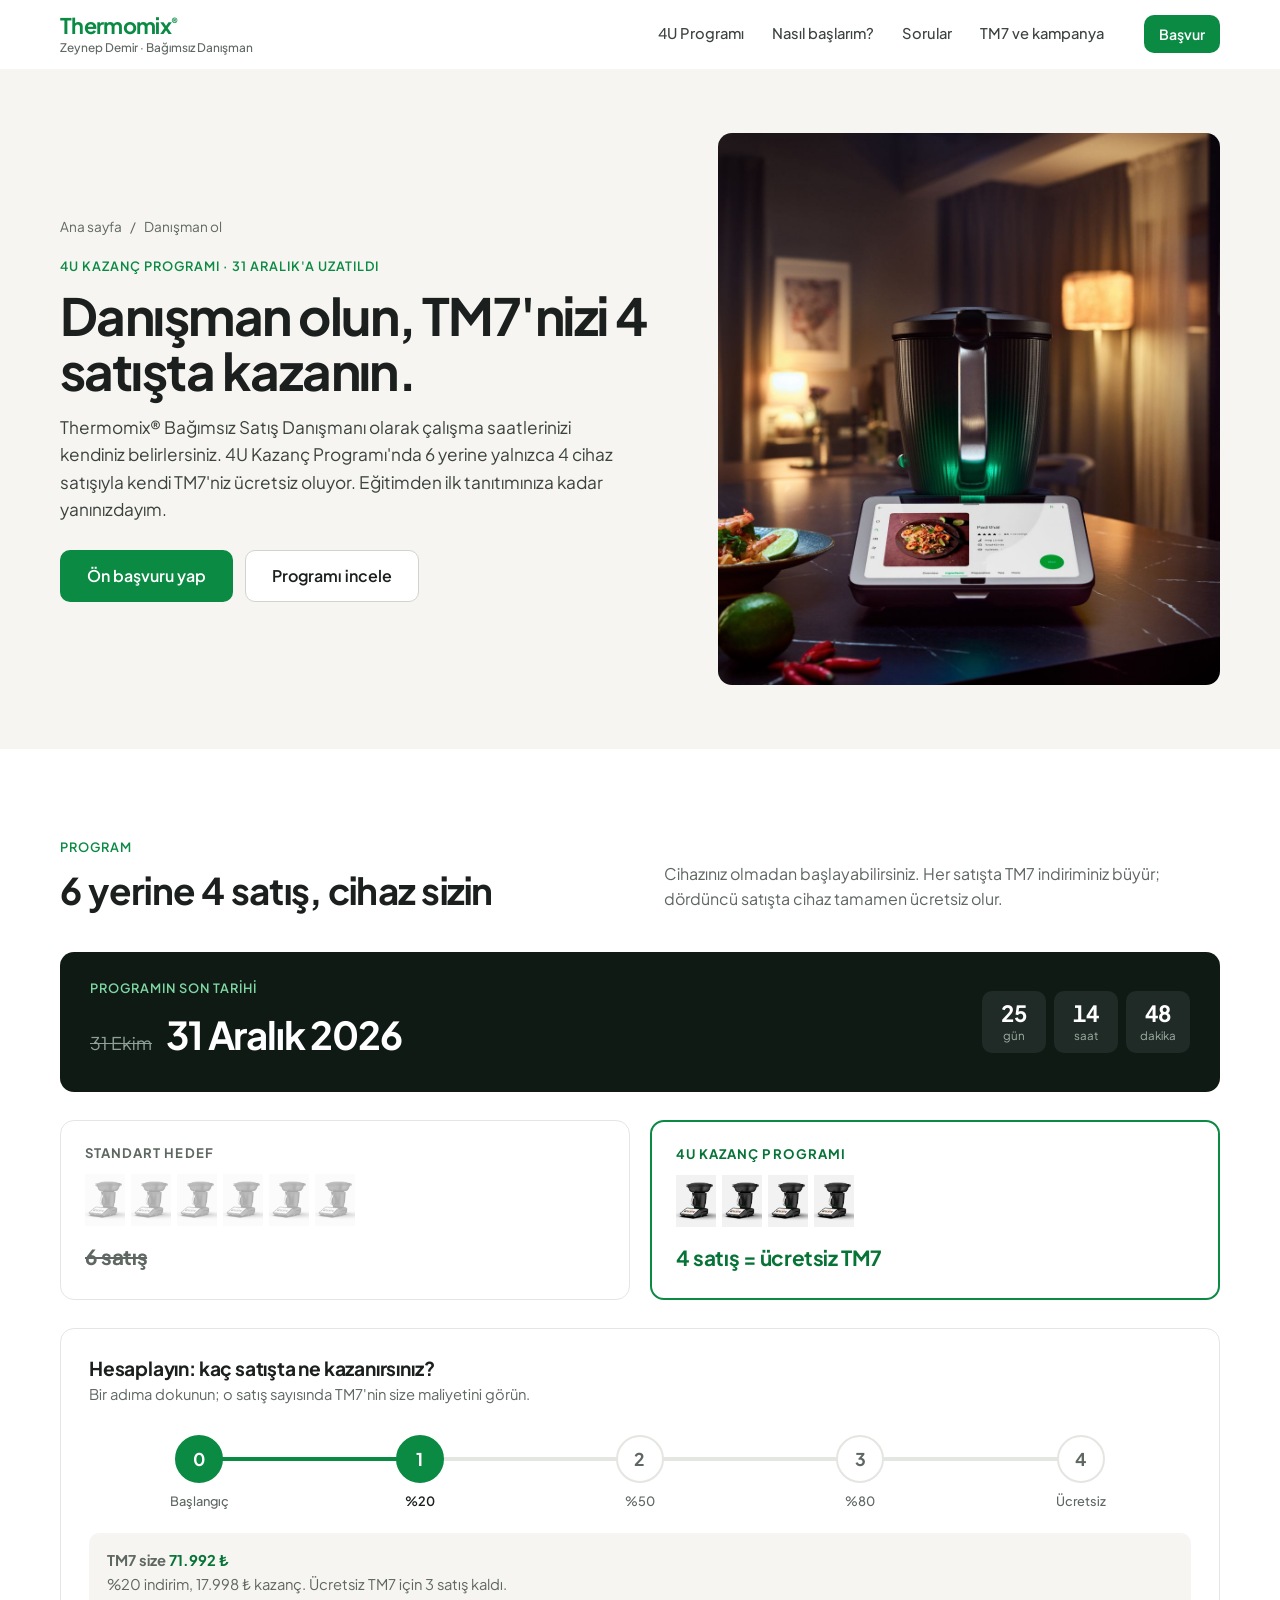
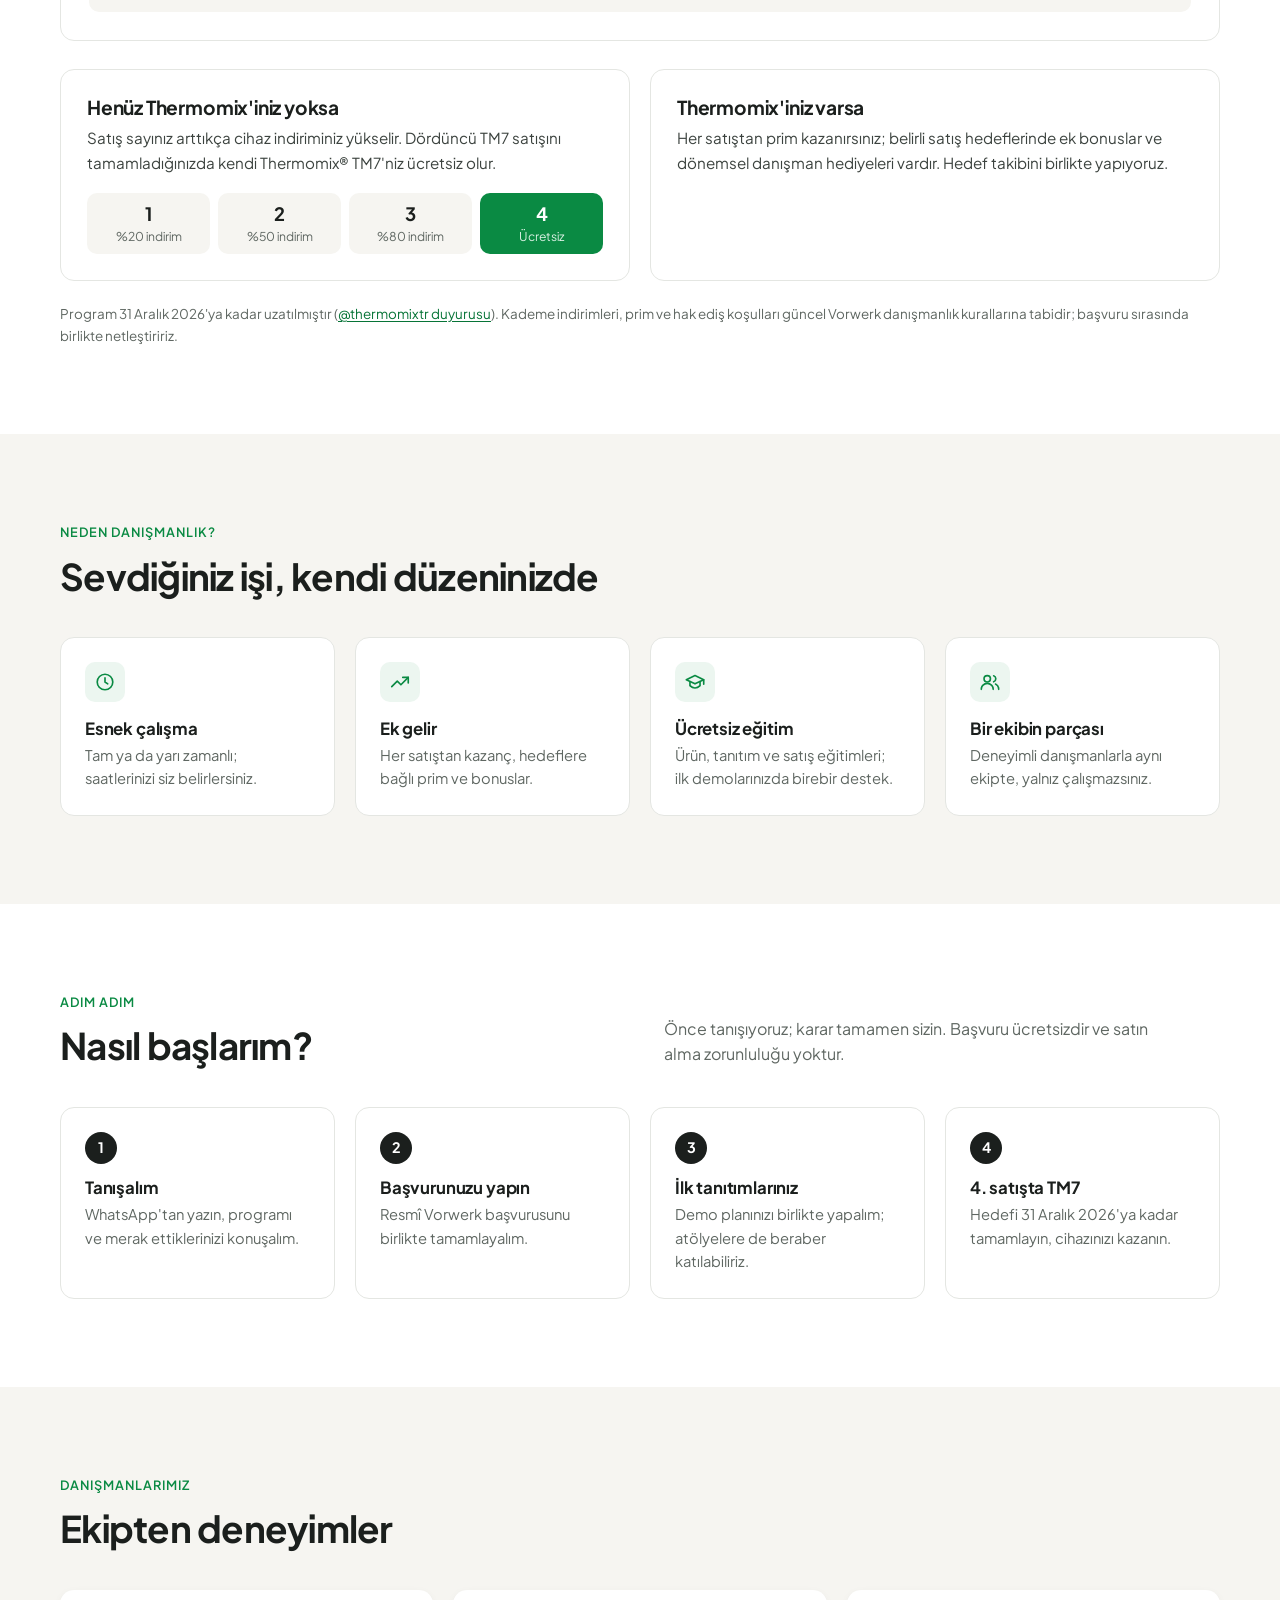
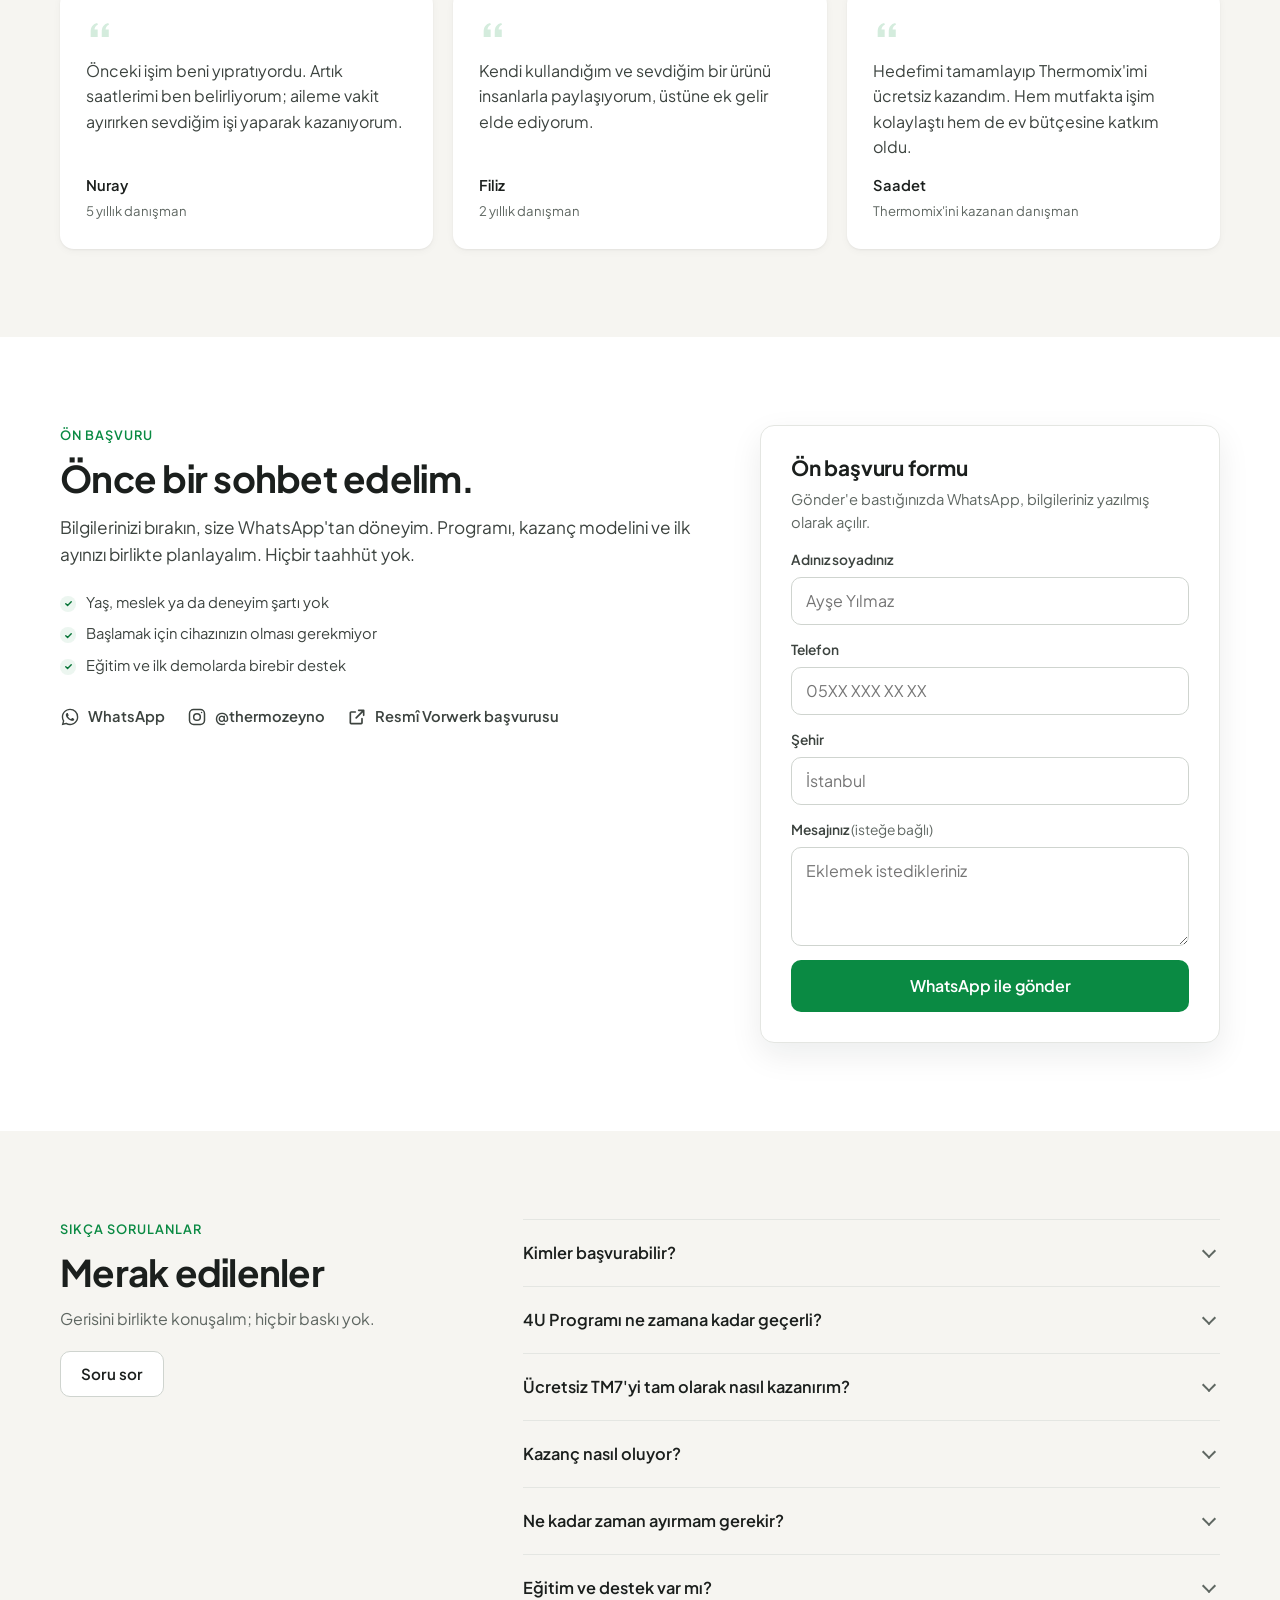
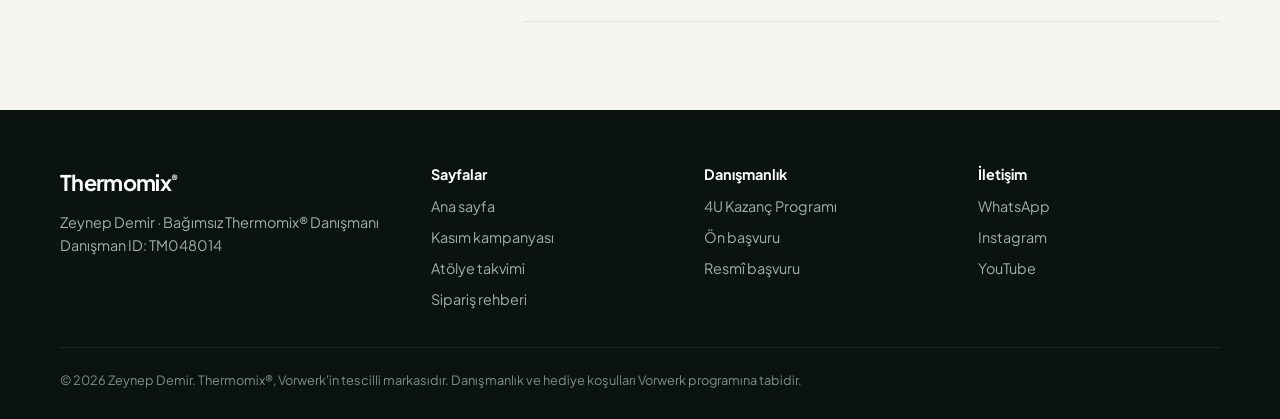
==== commit 63416da6: "Siteyi sadeleştir ve yeniden tasarla, GitHub Pages için hazırla - Ana sayfa 8 bölüme indirildi: hika" ====
--- a/danisman-ol.html
+++ b/danisman-ol.html
@@ -2,373 +2,374 @@
 <html lang="tr">
 <head>
   <meta charset="UTF-8" />
-  <meta name="viewport" content="width=device-width, initial-scale=1.0" />
-  <title>Thermomix® Danışmanı Ol — 4U Kazanç Programı: 4 Satışta Ücretsiz TM7 | Zeynep Demir</title>
-  <meta name="description" content="4U Kazanç Programı 31 Aralık 2026'ya uzatıldı: Thermomix danışmanı ol, 6 yerine yalnızca 4 cihaz satışıyla kendi TM7'ni ücretsiz kazan. Esnek çalış, ek gelir elde et. Zeynep Demir ile ekibe katıl." />
+  <meta name="viewport" content="width=device-width, initial-scale=1.0, viewport-fit=cover" />
+  <title>Thermomix® Danışmanı Olun — 4U Kazanç Programı | Zeynep Demir</title>
+  <meta name="description" content="4U Kazanç Programı 31 Aralık 2026'ya uzatıldı: Thermomix danışmanı olun, 6 yerine yalnızca 4 cihaz satışıyla kendi TM7'nizi ücretsiz kazanın. Esnek çalışın, ek gelir elde edin." />
   <meta name="robots" content="index, follow" />
+  <meta name="theme-color" content="#0f1a15" />
   <link rel="canonical" href="https://thermozeyno.vercel.app/danisman-ol.html" />
   <meta property="og:type" content="website" />
   <meta property="og:locale" content="tr_TR" />
-  <meta property="og:title" content="Thermomix® Danışmanı Ol & Hediye Thermomix Kazan" />
-  <meta property="og:description" content="4U Kazanç Programı 31 Aralık'a uzatıldı: 6 yerine 4 cihaz satışıyla kendi TM7'ni ücretsiz kazan. Zeynep Demir ile ekibe katıl." />
+  <meta property="og:title" content="Thermomix® danışmanı olun — 4 satışta TM7'niz ücretsiz" />
+  <meta property="og:description" content="4U Kazanç Programı 31 Aralık'a uzatıldı. Zeynep Demir'in ekibine katılın." />
   <meta property="og:image" content="https://thermozeyno.vercel.app/img/tm7-kitchen.jpg" />
   <link rel="icon" type="image/svg+xml" href="favicon.svg" />
   <link rel="apple-touch-icon" href="favicon.svg" />
   <link rel="preconnect" href="https://fonts.googleapis.com" />
   <link rel="preconnect" href="https://fonts.gstatic.com" crossorigin />
-  <link rel="stylesheet" href="https://fonts.googleapis.com/css2?family=Plus+Jakarta+Sans:wght@400;500;600;700;800&display=swap" />
+  <link rel="stylesheet" href="https://fonts.googleapis.com/css2?family=Plus+Jakarta+Sans:wght@400;500;600;700&display=swap" />
   <link rel="stylesheet" href="styles.css" />
 </head>
 <body>
-  <!-- Üst menü -->
-  <header class="site-header" id="top">
+  <a class="skip-link" href="#icerik">İçeriğe geç</a>
+
+  <header class="site-header">
     <div class="container nav">
-      <a href="index.html" class="brand">Thermomix<span>®</span></a>
-      <nav class="nav-links">
-        <a href="index.html#urun">Ürün</a>
-        <a href="index.html#modeller">Satın Al</a>
-        <a href="index.html#atolyeler">Atölyeler</a>
+      <a href="index.html" class="brand" aria-label="Ana sayfa">
+        <span class="brand-mark">Thermomix<sup>®</sup></span>
+        <span class="brand-sub">Zeynep Demir · Bağımsız Danışman</span>
+      </a>
+      <nav class="nav-links" id="nav-links" aria-label="Ana menü">
         <a href="#program">4U Programı</a>
-        <a href="#basvuru" class="nav-cta">Hemen Başvur</a>
+        <a href="#nasil">Nasıl başlarım?</a>
+        <a href="#sss">Sorular</a>
+        <a href="index.html">TM7 ve kampanya</a>
+        <a href="#" class="nav-wa js-wa" data-msg="Merhaba Zeynep Hanım, Thermomix danışmanlığı ve 4U Kazanç Programı hakkında bilgi almak istiyorum.">
+          <svg class="i"><use href="img/icons.svg#whatsapp"/></svg> WhatsApp'tan yazın</a>
       </nav>
+      <div class="nav-actions">
+        <a href="#basvuru" class="btn btn-primary btn-sm">Başvur</a>
+        <button class="nav-toggle" type="button" aria-label="Menüyü aç" aria-expanded="false" aria-controls="nav-links">
+          <svg class="i i-open"><use href="img/icons.svg#menu"/></svg>
+          <svg class="i i-close"><use href="img/icons.svg#close"/></svg>
+        </button>
+      </div>
     </div>
   </header>
 
-  <!-- Hero -->
-  <section class="hero">
-    <div class="hero-bg" aria-hidden="true"></div>
-    <div class="container hero-inner">
-      <div class="hero-text">
-        <span class="badge">★ 4U Kazanç Programı · 31 Aralık'a Uzatıldı</span>
-        <h1>Danışman Ol,<br/>4 Satışta TM7 Kazan 🎁</h1>
-        <p class="lead">
-          Sevdiğin işi yaparken kazan. Esnek saatlerle çalış, ek gelir elde et ve
-          <strong>6 yerine yalnızca 4 cihaz satışıyla kendi Thermomix® TM7'ni ücretsiz kazan.</strong>
-          Program <strong>31 Aralık 2026</strong>'ya kadar uzatıldı. Tüm eğitimleri ben veriyorum — tek başına değilsin.
-        </p>
-        <div class="hero-actions">
-          <a href="#program" class="btn btn-primary btn-lg">Programı İncele</a>
-          <a href="#" class="btn btn-whatsapp btn-lg" id="wa-hero"><span class="wa-ico">✆</span> WhatsApp'tan Sor</a>
-        </div>
-        <p class="trust">Binlerce danışman dünya çapında Thermomix ailesinde 💚</p>
-      </div>
-      <div class="hero-visual">
-        <img src="img/tm7-kitchen.jpg" alt="Thermomix TM7 ile danışmanlık" class="hero-img" style="border-radius:20px;max-width:440px" />
+  <main id="icerik">
+    <section class="page-hero">
+      <div class="container page-hero-inner">
+        <div>
+          <nav class="crumbs" aria-label="Konum"><a href="index.html">Ana sayfa</a><span>/</span><span>Danışman ol</span></nav>
+          <p class="eyebrow">4U Kazanç Programı · 31 Aralık'a uzatıldı</p>
+          <h1>Danışman olun, TM7'nizi 4 satışta kazanın.</h1>
+          <p class="text-lg">Thermomix® Bağımsız Satış Danışmanı olarak çalışma saatlerinizi kendiniz belirlersiniz. 4U Kazanç Programı'nda 6 yerine yalnızca 4 cihaz satışıyla kendi TM7'niz ücretsiz oluyor. Eğitimden ilk tanıtımınıza kadar yanınızdayım.</p>
+          <div class="btn-row">
+            <a href="#basvuru" class="btn btn-primary btn-lg">Ön başvuru yap</a>
+            <a href="#program" class="btn btn-outline btn-lg">Programı incele</a>
+          </div>
+        </div>
+        <div class="page-hero-media">
+          <img src="img/tm7-kitchen.jpg" width="1200" height="1200" alt="Thermomix TM7 akşam ışığında mutfak tezgâhında" />
+        </div>
+      </div>
+    </section>
+
+    <!-- Program -->
+    <section id="program" class="section">
+      <div class="container">
+        <div class="section-head">
+          <div>
+            <p class="eyebrow">Program</p>
+            <h2>6 yerine 4 satış, cihaz sizin</h2>
+          </div>
+          <p>Cihazınız olmadan başlayabilirsiniz. Her satışta TM7 indiriminiz büyür; dördüncü satışta cihaz tamamen ücretsiz olur.</p>
+        </div>
+
+        <div class="deadline">
+          <div>
+            <p class="deadline-label">Programın son tarihi</p>
+            <p class="deadline-dates"><s>31 Ekim</s><strong>31 Aralık 2026</strong></p>
+          </div>
+          <div class="deadline-count" id="deadline-count" aria-label="Kalan süre" hidden></div>
+        </div>
+
+        <div class="compare">
+          <div class="compare-col">
+            <h3>Standart hedef</h3>
+            <div class="compare-devices" aria-hidden="true">
+              <img src="img/tm7-side.png" alt="" /><img src="img/tm7-side.png" alt="" /><img src="img/tm7-side.png" alt="" /><img src="img/tm7-side.png" alt="" /><img src="img/tm7-side.png" alt="" /><img src="img/tm7-side.png" alt="" />
+            </div>
+            <p>6 satış</p>
+          </div>
+          <div class="compare-col is-win">
+            <h3>4U Kazanç Programı</h3>
+            <div class="compare-devices" aria-hidden="true">
+              <img src="img/tm7-side.png" alt="" /><img src="img/tm7-side.png" alt="" /><img src="img/tm7-side.png" alt="" /><img src="img/tm7-side.png" alt="" />
+            </div>
+            <p>4 satış = ücretsiz TM7</p>
+          </div>
+        </div>
+
+        <div class="goal">
+          <div class="goal-head">
+            <h3>Hesaplayın: kaç satışta ne kazanırsınız?</h3>
+            <p>Bir adıma dokunun; o satış sayısında TM7'nin size maliyetini görün.</p>
+          </div>
+          <div class="goal-track">
+            <div class="goal-bar"><div class="goal-fill" id="goal-fill"></div></div>
+            <div class="goal-steps" id="goal-steps" role="group" aria-label="Satış sayısı"></div>
+          </div>
+          <div class="goal-result" id="goal-result" aria-live="polite"></div>
+        </div>
+
+        <div class="routes">
+          <article class="route">
+            <h3>Henüz Thermomix'iniz yoksa</h3>
+            <p>Satış sayınız arttıkça cihaz indiriminiz yükselir. Dördüncü TM7 satışını tamamladığınızda kendi Thermomix® TM7'niz ücretsiz olur.</p>
+            <ul class="milestones">
+              <li><b>1</b><span>%20 indirim</span></li>
+              <li><b>2</b><span>%50 indirim</span></li>
+              <li><b>3</b><span>%80 indirim</span></li>
+              <li><b>4</b><span>Ücretsiz</span></li>
+            </ul>
+          </article>
+          <article class="route">
+            <h3>Thermomix'iniz varsa</h3>
+            <p>Her satıştan prim kazanırsınız; belirli satış hedeflerinde ek bonuslar ve dönemsel danışman hediyeleri vardır. Hedef takibini birlikte yapıyoruz.</p>
+          </article>
+        </div>
+        <p class="note">Program 31 Aralık 2026'ya kadar uzatılmıştır (<a href="https://www.instagram.com/p/DfPihf2jgJn/" target="_blank" rel="noopener">@thermomixtr duyurusu</a>). Kademe indirimleri, prim ve hak ediş koşulları güncel Vorwerk danışmanlık kurallarına tabidir; başvuru sırasında birlikte netleştiririz.</p>
+      </div>
+    </section>
+
+    <!-- Neden -->
+    <section class="section section-muted">
+      <div class="container">
+        <div class="section-head">
+          <div>
+            <p class="eyebrow">Neden danışmanlık?</p>
+            <h2>Sevdiğiniz işi, kendi düzeninizde</h2>
+          </div>
+        </div>
+        <div class="cards-4">
+          <div class="card"><svg class="i"><use href="img/icons.svg#clock"/></svg><h3>Esnek çalışma</h3><p>Tam ya da yarı zamanlı; saatlerinizi siz belirlersiniz.</p></div>
+          <div class="card"><svg class="i"><use href="img/icons.svg#trend"/></svg><h3>Ek gelir</h3><p>Her satıştan kazanç, hedeflere bağlı prim ve bonuslar.</p></div>
+          <div class="card"><svg class="i"><use href="img/icons.svg#cap"/></svg><h3>Ücretsiz eğitim</h3><p>Ürün, tanıtım ve satış eğitimleri; ilk demolarınızda birebir destek.</p></div>
+          <div class="card"><svg class="i"><use href="img/icons.svg#users"/></svg><h3>Bir ekibin parçası</h3><p>Deneyimli danışmanlarla aynı ekipte, yalnız çalışmazsınız.</p></div>
+        </div>
+      </div>
+    </section>
+
+    <!-- Nasıl başlarım -->
+    <section id="nasil" class="section">
+      <div class="container">
+        <div class="section-head">
+          <div>
+            <p class="eyebrow">Adım adım</p>
+            <h2>Nasıl başlarım?</h2>
+          </div>
+          <p>Önce tanışıyoruz; karar tamamen sizin. Başvuru ücretsizdir ve satın alma zorunluluğu yoktur.</p>
+        </div>
+        <div class="cards-4">
+          <div class="card"><span class="step-num">1</span><h3>Tanışalım</h3><p>WhatsApp'tan yazın, programı ve merak ettiklerinizi konuşalım.</p></div>
+          <div class="card"><span class="step-num">2</span><h3>Başvurunuzu yapın</h3><p>Resmî Vorwerk başvurusunu birlikte tamamlayalım.</p></div>
+          <div class="card"><span class="step-num">3</span><h3>İlk tanıtımlarınız</h3><p>Demo planınızı birlikte yapalım; atölyelere de beraber katılabiliriz.</p></div>
+          <div class="card"><span class="step-num">4</span><h3>4. satışta TM7</h3><p>Hedefi 31 Aralık 2026'ya kadar tamamlayın, cihazınızı kazanın.</p></div>
+        </div>
+      </div>
+    </section>
+
+    <!-- Danışman yorumları -->
+    <section class="section section-muted">
+      <div class="container">
+        <div class="section-head">
+          <div>
+            <p class="eyebrow">Danışmanlarımız</p>
+            <h2>Ekipten deneyimler</h2>
+          </div>
+        </div>
+        <div class="quotes">
+          <figure class="quote"><svg class="i"><use href="img/icons.svg#quote"/></svg><blockquote>Önceki işim beni yıpratıyordu. Artık saatlerimi ben belirliyorum; aileme vakit ayırırken sevdiğim işi yaparak kazanıyorum.</blockquote><figcaption><strong>Nuray</strong><span>5 yıllık danışman</span></figcaption></figure>
+          <figure class="quote"><svg class="i"><use href="img/icons.svg#quote"/></svg><blockquote>Kendi kullandığım ve sevdiğim bir ürünü insanlarla paylaşıyorum, üstüne ek gelir elde ediyorum.</blockquote><figcaption><strong>Filiz</strong><span>2 yıllık danışman</span></figcaption></figure>
+          <figure class="quote"><svg class="i"><use href="img/icons.svg#quote"/></svg><blockquote>Hedefimi tamamlayıp Thermomix'imi ücretsiz kazandım. Hem mutfakta işim kolaylaştı hem de ev bütçesine katkım oldu.</blockquote><figcaption><strong>Saadet</strong><span>Thermomix'ini kazanan danışman</span></figcaption></figure>
+        </div>
+      </div>
+    </section>
+
+    <!-- Başvuru -->
+    <section id="basvuru" class="section">
+      <div class="container contact">
+        <div class="contact-intro">
+          <p class="eyebrow">Ön başvuru</p>
+          <h2>Önce bir sohbet edelim.</h2>
+          <p class="text-lg">Bilgilerinizi bırakın, size WhatsApp'tan döneyim. Programı, kazanç modelini ve ilk ayınızı birlikte planlayalım. Hiçbir taahhüt yok.</p>
+          <ul class="check-list">
+            <li>Yaş, meslek ya da deneyim şartı yok</li>
+            <li>Başlamak için cihazınızın olması gerekmiyor</li>
+            <li>Eğitim ve ilk demolarda birebir destek</li>
+          </ul>
+          <div class="social">
+            <a href="#" class="js-wa" data-msg="Merhaba Zeynep Hanım, Thermomix danışmanlığı ve 4U Kazanç Programı hakkında bilgi almak istiyorum."><svg class="i"><use href="img/icons.svg#whatsapp"/></svg> WhatsApp</a>
+            <a href="#" class="js-ig"><svg class="i"><use href="img/icons.svg#instagram"/></svg> @thermozeyno</a>
+            <a href="https://thermomix.vorwerk.com.tr/pages/join-us" id="career-apply" target="_blank" rel="noopener"><svg class="i"><use href="img/icons.svg#external"/></svg> Resmî Vorwerk başvurusu</a>
+          </div>
+        </div>
+
+        <form class="form-card" id="apply-form" novalidate>
+          <h3>Ön başvuru formu</h3>
+          <p>Gönder'e bastığınızda WhatsApp, bilgileriniz yazılmış olarak açılır.</p>
+          <label class="field"><span>Adınız soyadınız</span><input type="text" name="ad" autocomplete="name" required placeholder="Ayşe Yılmaz" /></label>
+          <label class="field"><span>Telefon</span><input type="tel" name="tel" autocomplete="tel" inputmode="tel" required placeholder="05XX XXX XX XX" /></label>
+          <label class="field"><span>Şehir</span><input type="text" name="sehir" autocomplete="address-level2" placeholder="İstanbul" /></label>
+          <label class="field"><span>Mesajınız <em>(isteğe bağlı)</em></span><textarea name="mesaj" rows="3" placeholder="Eklemek istedikleriniz"></textarea></label>
+          <p class="form-error" id="apply-error" role="alert" hidden></p>
+          <button type="submit" class="btn btn-primary btn-lg btn-block">WhatsApp ile gönder</button>
+        </form>
+      </div>
+    </section>
+
+    <!-- SSS -->
+    <section id="sss" class="section section-muted">
+      <div class="container faq-layout">
+        <div>
+          <p class="eyebrow">Sıkça sorulanlar</p>
+          <h2>Merak edilenler</h2>
+          <p>Gerisini birlikte konuşalım; hiçbir baskı yok.</p>
+          <a href="#" class="btn btn-outline js-wa" data-msg="Merhaba Zeynep Hanım, danışmanlıkla ilgili bir sorum var.">Soru sor</a>
+        </div>
+        <div class="faq-list">
+          <details class="faq"><summary>Kimler başvurabilir?</summary><p>Mutfağı ve insanlarla iletişimi seven herkes. Belirli bir yaş, meslek ya da deneyim şartı yoktur; ev hanımı, çalışan ya da öğrenci olmanız fark etmez.</p></details>
+          <details class="faq"><summary>4U Programı ne zamana kadar geçerli?</summary><p>Programın son tarihi 31 Ekim'di; Vorwerk Türkiye bunu 31 Aralık 2026'ya uzattı. Dört satış hedefini yıl sonuna kadar tamamlamanız yeterli.</p></details>
+          <details class="faq"><summary>Ücretsiz TM7'yi tam olarak nasıl kazanırım?</summary><p>1 TM7 satışında %20, 2 satışta %50, 3 satışta %80 indirim kazanırsınız; 4. satışı tamamladığınızda cihaz ücretsiz olur. Güncel hak ediş koşullarını başvuru sırasında birlikte netleştiririz.</p></details>
+          <details class="faq"><summary>Kazanç nasıl oluyor?</summary><p>Yaptığınız her satıştan kazanç elde edersiniz; ayrıca hedeflere bağlı prim ve bonuslar vardır. Ne kadar zaman ayırırsanız kazancınız o kadar artar.</p></details>
+          <details class="faq"><summary>Ne kadar zaman ayırmam gerekir?</summary><p>Tamamen size bağlı. Tam ya da yarı zamanlı çalışabilir, tanıtım günlerini kendi programınıza göre planlayabilirsiniz.</p></details>
+          <details class="faq"><summary>Eğitim ve destek var mı?</summary><p>Evet. Sıfırdan başlasanız bile ürün ve tanıtım eğitimleri alırsınız; ilk demolarınızda ve sipariş süreçlerinde birebir yanınızdayım.</p></details>
+        </div>
+      </div>
+    </section>
+  </main>
+
+  <footer class="site-footer">
+    <div class="container footer-grid">
+      <div class="footer-brand">
+        <span class="brand-mark">Thermomix<sup>®</sup></span>
+        <p>Zeynep Demir · Bağımsız Thermomix® Danışmanı<br />Danışman ID: <span class="js-advisor-id">TM048014</span></p>
+      </div>
+      <div>
+        <h4>Sayfalar</h4>
+        <ul>
+          <li><a href="index.html">Ana sayfa</a></li>
+          <li><a href="index.html#kampanya">Kasım kampanyası</a></li>
+          <li><a href="index.html#atolyeler">Atölye takvimi</a></li>
+          <li><a href="siparis-adimlari.html">Sipariş rehberi</a></li>
+        </ul>
+      </div>
+      <div>
+        <h4>Danışmanlık</h4>
+        <ul>
+          <li><a href="#program">4U Kazanç Programı</a></li>
+          <li><a href="#basvuru">Ön başvuru</a></li>
+          <li><a href="https://thermomix.vorwerk.com.tr/pages/join-us" target="_blank" rel="noopener">Resmî başvuru</a></li>
+        </ul>
+      </div>
+      <div>
+        <h4>İletişim</h4>
+        <ul>
+          <li><a href="#" class="js-wa">WhatsApp</a></li>
+          <li><a href="#" class="js-ig">Instagram</a></li>
+          <li><a href="#" class="js-yt">YouTube</a></li>
+        </ul>
       </div>
     </div>
-  </section>
-
-  <!-- Avantajlar -->
-  <section class="section">
-    <div class="container">
-      <h2 class="section-title">Neden Thermomix® Danışmanı Olmalısın?</h2>
-      <p class="section-sub">Kendi işinin patronu ol, sınırsız kazanç potansiyeline sahip ol.</p>
-      <div class="grid">
-        <div class="card"><div class="ico">💰</div><h3>Ek Gelir & Prim</h3><p>Her satıştan kazanç + performansa dayalı prim ve bonuslar.</p></div>
-        <div class="card"><div class="ico">⏰</div><h3>Esnek Çalışma</h3><p>Kendi saatlerini sen belirle; tam veya yarı zamanlı çalış.</p></div>
-        <div class="card"><div class="ico">🎁</div><h3>4 Satışta Ücretsiz TM7</h3><p>31 Aralık'a uzatılan 4U Kazanç Programı ile 6 yerine yalnızca 4 cihaz satışında Thermomix® TM7'ni <strong>ücretsiz</strong> kazanabilirsin.</p></div>
-        <div class="card"><div class="ico">🎓</div><h3>Ücretsiz Eğitim</h3><p>Birebir mentorluk ve sürekli eğitimlerle adım adım destek.</p></div>
-        <div class="card"><div class="ico">🤝</div><h3>Güçlü Ekip</h3><p>Deneyimli bir ekibin parçası ol, asla yalnız kalma.</p></div>
-        <div class="card"><div class="ico">📈</div><h3>Kariyer Yolu</h3><p>Kendi ekibini kur, liderlik seviyelerine yüksel.</p></div>
-      </div>
-    </div>
-  </section>
-
-  <!-- 4U Kazanç Programı -->
-  <section id="program" class="section section-alt">
-    <div class="container">
-      <div class="earn-heading">
-        <span class="earn-kicker">DANIŞMAN KAZANÇ PROGRAMI · 4U</span>
-        <h2 class="section-title">Kendi TM7'ni Ücretsiz Kazan 🎁</h2>
-        <p class="section-sub">Yıl sonuna güzel bir haber: 4U Kazanç Programı uzatıldı. Thermomix® Bağımsız Satış Danışmanı ol; 6 yerine yalnızca 4 cihaz satışıyla kendi TM7'ni ücretsiz kazan.</p>
-      </div>
-
-      <!-- Uzatma duyurusu + geri sayım -->
-      <div class="fouru-news">
-        <div class="fouru-news-text">
-          <span class="fouru-news-label">4U Kazanç Programı'nda yeni son tarih</span>
-          <div class="fouru-dates">
-            <s id="fouru-old">31 Ekim</s>
-            <span class="fouru-arrow" aria-hidden="true">→</span>
-            <strong id="fouru-new">31 Aralık</strong>
-          </div>
-          <p>Danışmanlık bir süredir aklındaysa, ilk adımı tanışarak atalım.</p>
-        </div>
-        <div class="fouru-count" id="fouru-countdown" hidden></div>
-      </div>
-
-      <!-- 6 yerine 4 -->
-      <div class="fouru-compare">
-        <div class="fouru-col">
-          <span class="fouru-col-label">Standart hedef</span>
-          <div class="fouru-devices" aria-label="6 cihaz satışı">
-            <img src="img/tm7-hero.png" alt="" /><img src="img/tm7-hero.png" alt="" /><img src="img/tm7-hero.png" alt="" /><img src="img/tm7-hero.png" alt="" /><img src="img/tm7-hero.png" alt="" /><img src="img/tm7-hero.png" alt="" />
-          </div>
-          <strong class="fouru-num fouru-num-old">6 satış</strong>
-        </div>
-        <div class="fouru-vs" aria-hidden="true">yerine</div>
-        <div class="fouru-col fouru-col-win">
-          <span class="fouru-col-label">4U Kazanç Programı</span>
-          <div class="fouru-devices" aria-label="4 cihaz satışı">
-            <img src="img/tm7-hero.png" alt="" /><img src="img/tm7-hero.png" alt="" /><img src="img/tm7-hero.png" alt="" /><img src="img/tm7-hero.png" alt="" />
-          </div>
-          <strong class="fouru-num">4 satış = Ücretsiz TM7</strong>
-        </div>
-      </div>
-
-      <!-- Etkileşimli hedef takibi -->
-      <div class="goal" id="goal">
-        <div class="goal-head">
-          <h3>Hedefini Dene: Kaç Satış Yaptın?</h3>
-          <p>Bir basamağa dokun; o satış adedinde TM7'nin sana kaça geleceğini gör.</p>
-        </div>
-        <div class="goal-track" role="group" aria-label="Satış adedi">
-          <div class="goal-bar"><div class="goal-fill" id="goal-fill"></div></div>
-          <div class="goal-steps" id="goal-steps"></div>
-        </div>
-        <div class="goal-result" id="goal-result" aria-live="polite"></div>
-      </div>
-
-      <div class="earn-program">
-        <article class="earn-route earn-route-highlight">
-          <div class="earn-icon">🎯</div>
-          <h3>Henüz Thermomix'in Yoksa</h3>
-          <p>Cihazın olmadan başla. Satış adedin arttıkça cihaz indirimin yükselir; dördüncü TM7 satışını tamamladığında Thermomix® TM7 ücretsiz olur.</p>
-          <div class="earn-milestones" aria-label="Satış hedefleri">
-            <span>1 <small>%20 indirim</small></span><span>2 <small>%50 indirim</small></span><span>3 <small>%80 indirim</small></span><strong>4 <small>Ücretsiz TM7</small></strong>
-          </div>
-        </article>
-        <article class="earn-route">
-          <div class="earn-icon">💚</div>
-          <h3>Thermomix'in Varsa</h3>
-          <p>Her satışta %10 prim kazanabilir; 3, 5, 8 ve 10 satış hedeflerinde ek bonuslar ile dönemsel danışman hediyelerinden yararlanabilirsin.</p>
-          <p class="earn-note">Eğitim, demo planı ve hedef takibinde sana birebir eşlik ediyorum.</p>
-        </article>
-      </div>
-
-      <!-- Nasıl başlarım -->
-      <ol class="fouru-steps">
-        <li><b>1</b><div><strong>Tanışalım</strong><span>WhatsApp'tan yaz; merak ettiklerini sor, programı birlikte konuşalım.</span></div></li>
-        <li><b>2</b><div><strong>Başvurunu yap</strong><span>Başvuru formunu birlikte dolduralım, danışmanlık hesabın açılsın.</span></div></li>
-        <li><b>3</b><div><strong>Tanıtımlarını planla</strong><span>İlk demolarında yanındayım; atölyelere de birlikte katılabiliriz.</span></div></li>
-        <li><b>4</b><div><strong>4. satışta TM7 senin</strong><span>Hedefini 31 Aralık 2026'ya kadar tamamla, cihazını ücretsiz kazan.</span></div></li>
-      </ol>
-
-      <p class="models-note">* 4U Kazanç Programı 31 Aralık 2026'ya kadar uzatılmıştır (kaynak: <a href="https://www.instagram.com/p/DfPihf2jgJn/" target="_blank" rel="noopener">@thermomixtr duyurusu</a>). Kademe indirimleri, prim ve hak ediş koşulları güncel Vorwerk danışmanlık kurallarına tabidir; başvuru sırasında birlikte netleştiririz.</p>
-    </div>
-  </section>
-
-  <!-- Satış kademeleri (indirim/bedava) -->
-  <section id="kademeler" class="section">
-    <div class="container">
-      <div class="tiers-banner">
-        <h2>6 Yerine 4 Satışta Ücretsiz TM7! 🎉</h2>
-        <p>1 satışta %20, 2 satışta %50, 3 satışta %80 indirim; 4. satışta TM7 ücretsiz.</p>
-      </div>
-      <div class="tiers" id="tiers-grid"></div>
-      <p class="models-note">Hedefini 31 Aralık 2026'ya kadar tamamla; dört satışta ücretsiz TM7 fırsatından yararlan.</p>
-    </div>
-  </section>
-
-  <!-- Danışman deneyimleri -->
-  <section class="section section-alt">
-    <div class="container">
-      <h2 class="section-title">Danışmanlarımız Ne Diyor? 💬</h2>
-      <p class="section-sub">Sevdikleri işi yaparken kazanan gerçek Thermomix® danışmanları. → Kaydırarak hepsini oku.</p>
-      <div class="testimonials-row">
-        <div class="card t-card">
-          <div class="t-verified">✓ 5 yıllık danışman</div>
-          <p>“Önceki işim beni yıpratıyordu. Artık kendi saatlerimi ben belirliyorum; aileme vakit ayırırken sevdiğim işi yaparak kazanıyorum.”</p>
-          <div class="t-name">— Nuray<span class="t-src">Thermomix® Danışmanı</span></div>
-        </div>
-        <div class="card t-card">
-          <div class="t-verified">✓ 2 yıllık danışman</div>
-          <p>“Bayıldığım bir ürünü insanlarla paylaşıyorum, üstüne ek gelir elde ediyorum. Benim için tam bir tutku işi oldu.”</p>
-          <div class="t-name">— Filiz<span class="t-src">Thermomix® Danışmanı</span></div>
-        </div>
-        <div class="card t-card">
-          <div class="t-verified">✓ Hediye Thermomix kazandı 🎁</div>
-          <p>“Hedefimi tamamlayıp Thermomix'imi bedava kazandım! Hem mutfakta işim keyifli hem de ev bütçesine katkım oldu — tam bir çifte kazanç.”</p>
-          <div class="t-name">— Saadet<span class="t-src">Thermomix® Danışmanı</span></div>
-        </div>
-      </div>
-    </div>
-  </section>
-
-  <!-- Başvuru formu -->
-  <section id="basvuru" class="section">
-    <div class="container form-wrap">
-      <h2 class="section-title">Hemen Başvur</h2>
-      <p class="section-sub">Bilgilerini bırak, WhatsApp'tan sana hemen dönüş yapayım. Hiçbir taahhüt yok, önce sohbet edelim 🙂</p>
-      <form id="apply-form" class="apply-form">
-        <div class="field"><label>Adın Soyadın</label><input type="text" name="ad" required placeholder="Adın Soyadın" /></div>
-        <div class="field"><label>Telefon</label><input type="tel" name="tel" required placeholder="05XX XXX XX XX" /></div>
-        <div class="field"><label>Şehir</label><input type="text" name="sehir" placeholder="Şehrin" /></div>
-        <div class="field"><label>Mesajın (opsiyonel)</label><textarea name="mesaj" rows="3" placeholder="Eklemek istediklerin..."></textarea></div>
-        <button type="submit" class="btn btn-whatsapp btn-xl btn-block"><span class="wa-ico">✆</span> WhatsApp ile Gönder</button>
-        <a href="https://thermomix.vorwerk.com.tr/pages/join-us" id="career-apply" target="_blank" rel="noopener" class="btn btn-primary btn-block">Resmi Vorwerk Başvuru Formu →</a>
-        <p class="form-note">WhatsApp'tan benimle konuşabilir ya da doğrudan resmi Vorwerk başvurusunu yapabilirsin.</p>
-      </form>
-    </div>
-  </section>
-
-  <!-- Danışman tanıtım -->
-  <section class="section section-alt">
-    <div class="container advisor">
-      <div class="advisor-card">
-        <div class="advisor-avatar">ZD</div>
-        <div class="advisor-info">
-          <span class="badge">Ekip Liderin</span>
-          <h2>Zeynep Demir</h2>
-          <p class="advisor-role">Bağımsız Thermomix® Danışmanı</p>
-          <p class="advisor-text">
-            Danışmanlık yolculuğunda sana baştan sona eşlik ediyorum. Sorularını yanıtlamak
-            ve seni ekibe katmak için buradayım.
-          </p>
-          <div class="advisor-actions">
-            <a href="#" class="btn btn-whatsapp" id="wa-advisor"><span class="wa-ico">✆</span> WhatsApp</a>
-            <a href="https://instagram.com/thermozeyno" class="btn btn-ig" target="_blank" rel="noopener">Instagram</a>
-            <a href="https://www.youtube.com/@thermozeyno" class="btn btn-yt" target="_blank" rel="noopener">▶ YouTube</a>
-          </div>
-        </div>
-      </div>
-    </div>
-  </section>
-
-  <!-- Danışmanlık SSS -->
-  <section class="section">
-    <div class="container faq-wrap">
-      <h2 class="section-title">Merak Edilenler</h2>
-      <p class="section-sub">Aklına takılanlar — gerisini birlikte konuşalım, hiçbir baskı yok 🙂</p>
-      <details class="faq"><summary>Kimler başvurabilir?</summary><p>Mutfağı ve insanlarla iletişimi seven herkes! Belirli bir <strong>yaş veya meslek şartı yoktur</strong>. İster ev hanımı, ister çalışan, ister öğrenci — esnek şekilde herkes değerlendirebilir.</p></details>
-      <details class="faq"><summary>Kazanç nasıl oluyor?</summary><p>Yaptığın her satıştan kazanç elde edersin; ayrıca performansına bağlı <strong>prim ve bonuslar</strong> vardır. Ne kadar emek verirsen kazancın o kadar artar — tavanı sen belirlersin.</p></details>
-      <details class="faq"><summary>Thermomix'i indirimli alabilir miyim?</summary><p>Evet! Danışman olduğunda Thermomix'i <strong>danışmana özel indirimli fiyattan</strong> edinebilirsin. Güncel indirim koşullarını başvurudan sonra birlikte netleştiririz.</p></details>
-      <details class="faq"><summary>Ücretsiz Thermomix® TM7'yi nasıl kazanırım?</summary><p>31 Aralık 2026'ya uzatılan <strong>4U Kazanç Programı</strong> kapsamında 6 yerine yalnızca 4 cihaz satışı yeterli: 1 TM7 satışında %20, 2 satışta %50, 3 satışta %80 indirim kazanırsın. <strong>4. TM7 satışını 31 Aralık 2026'ya kadar tamamladığında cihaz ücretsiz olur.</strong> Güncel başvuru ve hak ediş koşullarını birlikte netleştiririz.</p></details>
-      <details class="faq"><summary>4U Programı ne zamana kadar geçerli?</summary><p>Programın son tarihi 31 Ekim'di; Vorwerk Türkiye bunu <strong>31 Aralık 2026</strong>'ya uzattı. Yani dört satış hedefini yıl sonuna kadar tamamlaman yeterli.</p></details>
-      <details class="faq"><summary>Eğitim ve destek var mı?</summary><p>Kesinlikle. Sıfırdan başlasan bile <strong>birebir mentorluk ve sürekli eğitimlerle</strong> yanındayım. Ürünü tanıtmaktan sipariş sürecine kadar her aşamada destek alırsın.</p></details>
-      <details class="faq"><summary>Ne kadar zaman ayırmam gerekir?</summary><p>Tamamen sana bağlı. <strong>Tam zamanlı ya da yarı zamanlı</strong> çalışabilir, kendi saatlerini sen belirleyebilirsin. İşini hayatına göre planlarsın.</p></details>
-      <details class="faq"><summary>Başlamak için ne yapmalıyım?</summary><p>Aşağıdaki formu doldurman ya da WhatsApp'tan yazman yeterli. Önce tanışıp tüm sorularını yanıtlıyorum; karar tamamen sana ait. 💚</p></details>
-    </div>
-  </section>
-
-  <footer class="site-footer">
-    <div class="container footer-inner">
-      <div class="footer-social">
-        <a href="index.html">Ana Sayfa</a>
-        <a href="https://instagram.com/thermozeyno" target="_blank" rel="noopener">Instagram</a>
-        <a href="https://www.youtube.com/@thermozeyno" target="_blank" rel="noopener">YouTube</a>
-      </div>
-      <p>© <span id="year"></span> Zeynep Demir · Bağımsız Thermomix® danışmanı. Thermomix®, Vorwerk'in tescilli markasıdır. Danışmanlık ve hediye koşulları Vorwerk programına tabidir.</p>
+    <div class="container footer-bottom">
+      <p>© <span class="js-year">2026</span> Zeynep Demir. Thermomix®, Vorwerk'in tescilli markasıdır. Danışmanlık ve hediye koşulları Vorwerk programına tabidir.</p>
     </div>
   </footer>
 
-  <a href="#" class="ig-float" id="ig-float" aria-label="Instagram'dan mesaj gönder"><svg viewBox="0 0 24 24" fill="none" stroke="currentColor" stroke-width="2" stroke-linecap="round" stroke-linejoin="round"><rect x="2" y="2" width="20" height="20" rx="5" ry="5"></rect><path d="M16 11.37A4 4 0 1 1 12.63 8 4 4 0 0 1 16 11.37z"></path><line x1="17.5" y1="6.5" x2="17.51" y2="6.5"></line></svg></a>
-
-  <a href="#" class="wa-float" id="wa-float" aria-label="WhatsApp"><span>✆</span></a>
+  <div class="mbar" aria-label="Hızlı işlemler">
+    <a href="#" class="btn btn-wa js-wa" data-msg="Merhaba Zeynep Hanım, Thermomix danışmanlığı ve 4U Kazanç Programı hakkında bilgi almak istiyorum."><svg class="i"><use href="img/icons.svg#whatsapp"/></svg> WhatsApp</a>
+    <a href="#basvuru" class="btn btn-primary">Ön başvuru yap</a>
+  </div>
+  <a href="#" class="wa-float js-wa" data-msg="Merhaba Zeynep Hanım, Thermomix danışmanlığı hakkında bilgi almak istiyorum." aria-label="WhatsApp'tan yazın"><svg class="i"><use href="img/icons.svg#whatsapp"/></svg></a>
 
   <script src="config.js"></script>
   <script src="analytics.js"></script>
+  <script src="script.js"></script>
   <script>
     (function () {
       var cfg = window.THERMOMIX_CONFIG || {};
-      var y = document.getElementById("year"); if (y) y.textContent = new Date().getFullYear();
-      // Satış kademeleri
-      var tg = document.getElementById("tiers-grid");
-      if (tg && cfg.consultantTiers && cfg.consultantTiers.length) {
-        tg.innerHTML = cfg.consultantTiers.map(function (t) {
-          var devices = "";
-          for (var i = 0; i < t.count; i++) devices += '<img src="img/tm7-hero.png" alt="" class="tier-dev" />';
-          var rewardCls = t.free ? "tier-reward free" : "tier-reward";
-          return '<div class="tier' + (t.free ? ' tier-free' : '') + '">' +
-            '<div class="tier-devices">' + devices + '</div>' +
-            '<div class="tier-sell">' + t.count + ' adet sat</div>' +
-            '<div class="' + rewardCls + '">' + t.reward + (t.free ? ' KAZAN 🎁' : ' kazan') + '</div></div>';
-        }).join("");
-      }
-      // Resmî başvuru bağlantısı
-      var ca = document.getElementById("career-apply"); if (ca && cfg.careerApplyUrl) ca.href = cfg.careerApplyUrl;
-
-      // 4U programı: tarih etiketleri + geri sayım
       var prog = cfg.consultantProgram || {};
-      var oldEl = document.getElementById("fouru-old"); if (oldEl && prog.oldDeadlineLabel) oldEl.textContent = prog.oldDeadlineLabel;
-      var cdEl = document.getElementById("fouru-countdown");
-      var endAt = prog.deadline ? new Date(prog.deadline).getTime() : NaN;
-      if (cdEl && !isNaN(endAt)) {
+      var price = prog.devicePrice || 89990;
+      var tl = function (n) { return Math.round(n).toLocaleString("tr-TR") + " ₺"; };
+
+      /* Resmî başvuru bağlantısı */
+      var ca = document.getElementById("career-apply");
+      if (ca && cfg.careerApplyUrl) ca.href = cfg.careerApplyUrl;
+
+      /* Son tarihe geri sayım */
+      var cd = document.getElementById("deadline-count");
+      var end = prog.deadline ? new Date(prog.deadline).getTime() : NaN;
+      if (cd && !isNaN(end)) {
         var pad = function (v) { return v < 10 ? "0" + v : String(v); };
         var tick = function () {
-          var left = endAt - Date.now();
-          if (left <= 0) { cdEl.setAttribute("hidden", ""); clearInterval(timer); return; }
-          cdEl.innerHTML = '<span class="fouru-count-label">⏳ Hedef için kalan süre</span><div class="fouru-count-boxes">' +
-            '<span><b>' + Math.floor(left / 86400000) + '</b><i>gün</i></span>' +
-            '<span><b>' + pad(Math.floor(left / 3600000) % 24) + '</b><i>saat</i></span>' +
-            '<span><b>' + pad(Math.floor(left / 60000) % 60) + '</b><i>dk</i></span>' +
-            '<span><b>' + pad(Math.floor(left / 1000) % 60) + '</b><i>sn</i></span></div>';
-          cdEl.removeAttribute("hidden");
+          var left = end - Date.now();
+          if (left <= 0) { cd.hidden = true; return; }
+          cd.innerHTML =
+            "<span><b>" + Math.floor(left / 86400000) + "</b><i>gün</i></span>" +
+            "<span><b>" + pad(Math.floor(left / 3600000) % 24) + "</b><i>saat</i></span>" +
+            "<span><b>" + pad(Math.floor(left / 60000) % 60) + "</b><i>dakika</i></span>";
+          cd.hidden = false;
         };
         tick();
-        var timer = setInterval(tick, 1000);
+        setInterval(tick, 30000);
       }
 
-      // Hedef takibi: satış adedine göre TM7'nin danışmana maliyeti
-      var stepsEl = document.getElementById("goal-steps");
-      var fillEl = document.getElementById("goal-fill");
-      var resEl = document.getElementById("goal-result");
+      /* Hedef hesaplayıcı */
       var tiers = cfg.consultantTiers || [];
-      var price = prog.devicePrice || 89990;
-      var tl = function (n) { return Math.round(n).toLocaleString("tr-TR") + " ₺"; };
-      if (stepsEl && resEl && tiers.length) {
-        var levels = [{ count: 0, reward: "Başlangıç" }].concat(tiers);
-        var maxCount = tiers[tiers.length - 1].count;
+      var steps = document.getElementById("goal-steps");
+      var fill = document.getElementById("goal-fill");
+      var res = document.getElementById("goal-result");
+      if (steps && res && tiers.length) {
+        var max = tiers[tiers.length - 1].count;
+        var levels = [{ count: 0 }].concat(tiers);
+        steps.innerHTML = levels.map(function (t) {
+          var label = t.count === 0 ? "Başlangıç" : (t.free ? "Ücretsiz" : String(t.reward).replace(" indirim", ""));
+          return '<button type="button" class="goal-step" data-count="' + t.count + '" aria-pressed="false"><b>' + t.count + "</b><small>" + label + "</small></button>";
+        }).join("");
         var show = function (count) {
           var tier = null;
-          for (var i = 0; i < tiers.length; i++) { if (tiers[i].count === count) tier = tiers[i]; }
-          var pct = tier ? (tier.free ? 100 : (parseInt(String(tier.reward).replace(/\D/g, ""), 10) || 0)) : 0;
+          tiers.forEach(function (t) { if (t.count === count) tier = t; });
+          var pct = tier ? (tier.free ? 100 : parseInt(String(tier.reward).replace(/\D/g, ""), 10) || 0) : 0;
           var pay = price * (100 - pct) / 100;
-          var left = maxCount - count;
-          Array.prototype.forEach.call(stepsEl.children, function (b) {
+          Array.prototype.forEach.call(steps.children, function (b) {
             var c = parseInt(b.getAttribute("data-count"), 10);
             b.classList.toggle("done", c <= count);
             b.classList.toggle("active", c === count);
             b.setAttribute("aria-pressed", c === count ? "true" : "false");
           });
-          if (fillEl) fillEl.style.width = (count / maxCount * 100) + "%";
-          resEl.className = "goal-result" + (pct === 100 ? " goal-result-win" : "");
-          resEl.innerHTML = pct === 100
-            ? '<div class="goal-big">🎉 TM7 senin — <strong>ücretsiz!</strong></div>' +
-              '<p>' + count + ' satışla ' + tl(price) + ' değerindeki Thermomix® TM7\'yi hiçbir ödeme yapmadan kazanırsın.</p>'
-            : '<div class="goal-big">' + (pct ? 'TM7 sana <strong>' + tl(pay) + '</strong>' : 'İlk satışınla indirimin başlar') + '</div>' +
-              '<p>' + (pct ? '%' + pct + ' indirim · ' + tl(price - pay) + ' kazanç. ' : 'Liste fiyatı ' + tl(price) + '. ') +
-              'Ücretsiz TM7 için <strong>' + left + ' satış</strong> kaldı.</p>';
+          fill.style.width = (count / max * 100) + "%";
+          res.className = "goal-result" + (pct === 100 ? " goal-result-win" : "");
+          res.innerHTML = pct === 100
+            ? '<p class="goal-big">TM7 sizin: <strong>ücretsiz</strong></p><p>' + count + " satışla " + tl(price) + " değerindeki Thermomix® TM7'yi ödeme yapmadan kazanırsınız.</p>"
+            : '<p class="goal-big">' + (pct ? "TM7 size <strong>" + tl(pay) + "</strong>" : "İlk satışla indiriminiz başlar") + "</p>" +
+              "<p>" + (pct ? "%" + pct + " indirim, " + tl(price - pay) + " kazanç. " : "Liste fiyatı " + tl(price) + ". ") +
+              "Ücretsiz TM7 için " + (max - count) + " satış kaldı.</p>";
         };
-        stepsEl.innerHTML = levels.map(function (t) {
-          return '<button type="button" class="goal-step" data-count="' + t.count + '">' +
-            '<b>' + t.count + '</b><small>' + (t.count === 0 ? 'Başla' : (t.free ? 'Ücretsiz' : String(t.reward).replace(" indirim", ""))) + '</small></button>';
-        }).join("");
-        stepsEl.addEventListener("click", function (e) {
-          var b = e.target.closest(".goal-step"); if (!b) return;
-          show(parseInt(b.getAttribute("data-count"), 10));
+        steps.addEventListener("click", function (e) {
+          var b = e.target.closest(".goal-step");
+          if (b) show(parseInt(b.getAttribute("data-count"), 10));
         });
         show(1);
       }
 
+      /* Ön başvuru → WhatsApp */
+      var form = document.getElementById("apply-form");
+      var err = document.getElementById("apply-error");
       var num = String(cfg.whatsappNumber || "").replace(/\D/g, "");
-      var base = num ? "https://wa.me/" + num : "#";
-      ["wa-hero", "wa-advisor", "wa-float"].forEach(function (id) {
-        var el = document.getElementById(id); if (!el) return;
-        el.href = num ? base + "?text=" + encodeURIComponent("Merhaba Zeynep Hanım, Thermomix danışmanlığı ve 4U Kazanç Programı hakkında bilgi almak istiyorum 🙂") : "#";
-        if (num) { el.target = "_blank"; el.rel = "noopener"; }
-      });
-      var form = document.getElementById("apply-form");
       if (form) form.addEventListener("submit", function (e) {
         e.preventDefault();
         var d = new FormData(form);
-        var text = "Merhaba Zeynep Hanım! Thermomix danışmanı olmak istiyorum.\n" +
-          "Ad Soyad: " + (d.get("ad") || "") + "\n" +
-          "Telefon: " + (d.get("tel") || "") + "\n" +
-          "Şehir: " + (d.get("sehir") || "") + "\n" +
-          "Mesaj: " + (d.get("mesaj") || "");
-        if (!num) { alert("WhatsApp numarası config.js içine girilmeli."); return; }
-        window.open("https://wa.me/" + num + "?text=" + encodeURIComponent(text), "_blank");
+        var ad = String(d.get("ad") || "").trim();
+        var tel = String(d.get("tel") || "").trim();
+        var problem = ad.length < 2 ? "Lütfen adınızı yazın." : tel.replace(/\D/g, "").length < 10 ? "Lütfen geçerli bir telefon numarası yazın." : "";
+        if (problem) { err.textContent = problem; err.hidden = false; return; }
+        err.hidden = true;
+        if (!num) return;
+        var text = "Merhaba Zeynep Hanım, Thermomix danışmanı olmak istiyorum.\nAd Soyad: " + ad + "\nTelefon: " + tel +
+          (d.get("sehir") ? "\nŞehir: " + d.get("sehir") : "") + (d.get("mesaj") ? "\nMesaj: " + d.get("mesaj") : "");
+        window.open("https://wa.me/" + num + "?text=" + encodeURIComponent(text), "_blank", "noopener");
       });
     })();
   </script>
--- a/styles.css
+++ b/styles.css
@@ -1,1412 +1,557 @@
+/* ==========================================================================
+   Zeynep Demir · Thermomix® danışman sitesi
+   Ortak stil dosyası (index, danisman-ol, siparis-adimlari)
+   ========================================================================== */
+
 :root {
-  --green: #1f8a3b;
-  --green-dark: #14692c;
-  --green-light: #e2f1e6;
-  --wa: #25d366;
-  --wa-dark: #1da851;
-  --ig1: #f58529; --ig2: #dd2a7b; --ig3: #8134af;
-  --ink: #16201a;
-  --muted: #5b6166;
-  --bg: #ffffff;
-  --bg-alt: #f4f7f5;
-  --line: #e3e8e4;
-  --radius: 18px;
-  --shadow: 0 14px 40px rgba(0,0,0,.10);
-  --shadow-sm: 0 6px 18px rgba(0,0,0,.06);
-}
-
-* { box-sizing: border-box; margin: 0; padding: 0; }
-
-/* İçerik koruması: metin seçimi kapalı (form alanları açık) */
-body { -webkit-user-select: none; -moz-user-select: none; -ms-user-select: none; user-select: none; }
-input, textarea, select { -webkit-user-select: text; -moz-user-select: text; -ms-user-select: text; user-select: text; }
-img { -webkit-user-drag: none; user-drag: none; -webkit-touch-callout: none; pointer-events: none; }
-a img, .story img, .video-facade, .short-thumb { pointer-events: auto; }
-html { scroll-behavior: smooth; }
+  --brand: #0a8a43;
+  --brand-600: #077437;
+  --brand-50: #ecf6f0;
+  --brand-100: #d4ecdd;
+  --ink: #1b1f1d;
+  --ink-2: #3c433f;
+  --muted: #5f6762;
+  --line: #e4e6e2;
+  --surface: #f6f5f1;
+  --white: #fff;
+  --dark: #0f1a15;
+  --dark-2: #17241e;
+  --accent: #c76a1b;
+  --wa: #1fa855;
+  --radius: 14px;
+  --radius-sm: 10px;
+  --shadow-sm: 0 1px 2px rgba(16, 24, 20, .05), 0 2px 8px rgba(16, 24, 20, .04);
+  --shadow: 0 12px 32px rgba(16, 24, 20, .08);
+  --header-h: 68px;
+  --font: "Plus Jakarta Sans", -apple-system, "Segoe UI", Roboto, Helvetica, Arial, sans-serif;
+}
+
+/* ---------- Temel ---------- */
+*, *::before, *::after { box-sizing: border-box; }
+* { margin: 0; padding: 0; }
+html { scroll-behavior: smooth; scroll-padding-top: calc(var(--header-h) + 12px); -webkit-text-size-adjust: 100%; }
 body {
-  font-family: -apple-system, "Segoe UI", Roboto, Helvetica, Arial, sans-serif;
-  color: var(--ink); background: var(--bg); line-height: 1.6;
-  -webkit-font-smoothing: antialiased;
-}
-.container { width: min(1140px, 92%); margin: 0 auto; }
+  font-family: var(--font); font-size: 16px; line-height: 1.6; color: var(--ink);
+  background: var(--white); -webkit-font-smoothing: antialiased; text-rendering: optimizeLegibility;
+}
+img { display: block; max-width: 100%; height: auto; }
 a { color: inherit; text-decoration: none; }
-img { max-width: 100%; }
-
-/* Kaydırma animasyonu — yalnızca JS aktifken gizlenir (fallback güvenli) */
-.js .reveal { opacity: 0; transform: translateY(24px); transition: opacity .6s ease, transform .6s ease; }
-.js .reveal.in { opacity: 1; transform: none; }
-@media (prefers-reduced-motion: reduce) { .js .reveal { opacity: 1; transform: none; transition: none; } }
-
-/* Header */
-.site-header {
-  position: sticky; top: 0; z-index: 50;
-  background: rgba(255,255,255,.9); backdrop-filter: blur(10px);
-  border-bottom: 1px solid var(--line);
-}
-.nav { display: flex; align-items: center; justify-content: space-between; height: 70px; }
-.brand { font-size: 1.45rem; font-weight: 800; color: var(--green); letter-spacing: -.5px; }
-.brand span { color: var(--muted); font-weight: 600; }
-.nav-links { display: flex; align-items: center; gap: 24px; }
-.nav-links a { color: var(--muted); font-weight: 500; font-size: .95rem; transition: .15s; }
-.nav-links a:hover { color: var(--ink); }
-.nav-cta { background: var(--green); color: #fff !important; padding: 9px 18px; border-radius: 999px; font-weight: 700; }
-.nav-cta:hover { background: var(--green-dark); }
-/* Hamburger (mobilde görünür) */
-.nav-toggle {
-  display: none; flex-direction: column; justify-content: center; gap: 5px;
-  width: 44px; height: 44px; padding: 10px; border: 1px solid var(--line);
-  background: #fff; border-radius: 12px; cursor: pointer;
-}
-.nav-toggle span { display: block; height: 2.5px; width: 100%; background: var(--ink); border-radius: 2px; transition: transform .22s ease, opacity .22s ease; }
-.nav-toggle[aria-expanded="true"] span:nth-child(1) { transform: translateY(7.5px) rotate(45deg); }
-.nav-toggle[aria-expanded="true"] span:nth-child(2) { opacity: 0; }
-.nav-toggle[aria-expanded="true"] span:nth-child(3) { transform: translateY(-7.5px) rotate(-45deg); }
-
-/* Buttons */
+button, input, select, textarea { font: inherit; color: inherit; }
+button { cursor: pointer; background: none; border: 0; }
+ul, ol { list-style: none; }
+h1, h2, h3, h4 { line-height: 1.15; letter-spacing: -.02em; font-weight: 700; color: var(--ink); }
+h2 { font-size: clamp(1.65rem, 3vw, 2.3rem); }
+h3 { font-size: 1.2rem; letter-spacing: -.01em; }
+p a, .faq a, .terms a { color: var(--brand-600); text-decoration: underline; text-underline-offset: 2px; }
+strong { font-weight: 600; }
+:focus-visible { outline: 3px solid rgba(10, 138, 67, .45); outline-offset: 2px; border-radius: 6px; }
+[hidden] { display: none !important; }
+
+/* İçerik koruması (protect.js ile birlikte) */
+body { -webkit-user-select: none; user-select: none; }
+input, textarea, select { -webkit-user-select: text; user-select: text; }
+img { -webkit-user-drag: none; -webkit-touch-callout: none; }
+
+.container { width: min(1160px, 100% - 40px); margin-inline: auto; }
+.sr-only { position: absolute; width: 1px; height: 1px; overflow: hidden; clip: rect(0 0 0 0); white-space: nowrap; }
+.skip-link { position: absolute; left: 12px; top: -60px; z-index: 100; padding: 10px 14px; border-radius: 8px; background: var(--ink); color: #fff; }
+.skip-link:focus { top: 12px; }
+
+.i { width: 1.25em; height: 1.25em; flex: 0 0 auto; display: inline-block; vertical-align: -.25em; }
+
+/* ---------- Tipografi yardımcıları ---------- */
+.eyebrow { font-size: .8rem; font-weight: 600; letter-spacing: .08em; text-transform: uppercase; color: var(--brand); margin-bottom: 12px; }
+.eyebrow-light { color: #7fd6a3; }
+.text-lg { font-size: 1.075rem; color: var(--ink-2); }
+.link-arrow { display: inline-flex; align-items: center; gap: 6px; font-weight: 600; color: var(--brand-600); }
+.link-arrow:hover .i { transform: translateX(3px); }
+.link-arrow .i { transition: transform .15s ease; }
+
+/* ---------- Düğmeler ---------- */
 .btn {
   display: inline-flex; align-items: center; justify-content: center; gap: 8px;
-  font-weight: 700; border-radius: 999px; transition: .18s ease; cursor: pointer;
-  border: 2px solid transparent; white-space: nowrap;
-}
-.btn-primary { background: var(--green); color: #fff; }
-.btn-primary:hover { background: var(--green-dark); transform: translateY(-2px); box-shadow: var(--shadow-sm); }
-.btn-light { background: #fff; color: var(--green-dark); }
-.btn-light:hover { background: #f0f0f0; transform: translateY(-2px); }
-.btn-whatsapp { background: var(--wa); color: #fff; }
-.btn-whatsapp:hover { background: var(--wa-dark); transform: translateY(-2px); box-shadow: var(--shadow-sm); }
-.btn-ig { background: linear-gradient(45deg, var(--ig1), var(--ig2), var(--ig3)); color: #fff; }
-.btn-ig:hover { transform: translateY(-2px); box-shadow: var(--shadow-sm); filter: brightness(1.05); }
-.btn-yt { background: #ff0000; color: #fff; }
-.btn-yt:hover { background: #d90000; transform: translateY(-2px); box-shadow: var(--shadow-sm); }
-.btn-attention {
-  background: linear-gradient(45deg, var(--green), #2fb14e, var(--green));
-  background-size: 200% 200%;
-  color: #fff; border-color: rgba(255,255,255,.35);
-  box-shadow: 0 10px 28px rgba(31,138,59,.45);
-  animation: btn-pulse 1.8s ease-in-out infinite, btn-shift 4s ease infinite;
-}
-.btn-attention:hover {
-  transform: translateY(-2px) scale(1.03);
-  box-shadow: 0 14px 34px rgba(31,138,59,.6);
-  filter: brightness(1.05);
-  animation-play-state: paused;
-}
-@keyframes btn-pulse {
-  0%, 100% { box-shadow: 0 10px 28px rgba(31,138,59,.45); }
-  50% { box-shadow: 0 10px 28px rgba(31,138,59,.45), 0 0 0 10px rgba(31,138,59,.12); }
-}
-@keyframes btn-shift {
-  0% { background-position: 0% 50%; }
-  50% { background-position: 100% 50%; }
-  100% { background-position: 0% 50%; }
-}
+  min-height: 46px; padding: 0 20px; border-radius: var(--radius-sm); border: 1.5px solid transparent;
+  font-weight: 600; font-size: .95rem; line-height: 1.2; text-align: center; white-space: nowrap;
+  transition: background-color .15s ease, border-color .15s ease, color .15s ease, box-shadow .15s ease;
+}
+.btn-sm { min-height: 38px; padding: 0 14px; font-size: .88rem; }
+.btn-lg { min-height: 52px; padding: 0 26px; font-size: 1rem; }
+.btn-block { width: 100%; }
+.btn-primary { background: var(--brand); color: #fff; }
+.btn-primary:hover { background: var(--brand-600); }
+.btn-outline { border-color: #cfd4cf; color: var(--ink); background: #fff; }
+.btn-outline:hover { border-color: var(--ink); }
+.btn-outline-light { border-color: rgba(255, 255, 255, .45); color: #fff; }
+.btn-outline-light:hover { border-color: #fff; background: rgba(255, 255, 255, .08); }
+.btn-light { background: #fff; color: var(--ink); }
+.btn-light:hover { background: #eef1ee; }
+.btn-wa { background: var(--wa); color: #fff; }
+.btn-wa:hover { background: #188d47; }
+.btn-row { display: flex; flex-wrap: wrap; gap: 12px; }
+.btn-col { display: grid; gap: 10px; }
+
+/* ---------- Üst bant ve menü ---------- */
+.topbar { background: var(--dark); color: #cfdad3; font-size: .86rem; }
+.topbar-inner { display: flex; align-items: center; justify-content: center; gap: 16px; min-height: 40px; }
+.topbar strong { color: #fff; }
+.topbar-sep { display: inline-block; width: 1px; height: 12px; margin: 0 10px; background: rgba(255, 255, 255, .25); vertical-align: middle; }
+.topbar a { color: #fff; font-weight: 600; text-decoration: underline; text-underline-offset: 3px; }
+
+.site-header { position: sticky; top: 0; z-index: 50; background: rgba(255, 255, 255, .96); border-bottom: 1px solid transparent; transition: border-color .2s ease, box-shadow .2s ease; }
+@supports (backdrop-filter: blur(8px)) { .site-header { background: rgba(255, 255, 255, .88); backdrop-filter: saturate(180%) blur(12px); } }
+.site-header.is-scrolled { border-bottom-color: var(--line); }
+.nav { display: flex; align-items: center; gap: 28px; height: var(--header-h); }
+.brand { display: flex; flex-direction: column; line-height: 1.1; margin-right: auto; }
+.brand-mark { font-size: 1.35rem; font-weight: 700; letter-spacing: -.03em; color: var(--brand); }
+.brand-mark sup { font-size: .5em; font-weight: 600; top: -.8em; }
+.brand-sub { font-size: .74rem; color: var(--muted); font-weight: 500; margin-top: 3px; }
+.nav-links { display: flex; align-items: center; gap: 4px; }
+.nav-links a { padding: 8px 12px; border-radius: 8px; font-size: .92rem; font-weight: 500; color: var(--ink-2); white-space: nowrap; }
+.nav-links a:hover { background: var(--surface); color: var(--ink); }
+.nav-links .nav-wa { display: none; }
+.nav-actions { display: flex; align-items: center; gap: 8px; }
+.nav-toggle { display: none; width: 44px; height: 44px; border-radius: 10px; color: var(--ink); align-items: center; justify-content: center; }
+.nav-toggle .i { width: 24px; height: 24px; }
+.nav-toggle .i-close { display: none; }
+.nav-open .nav-toggle .i-open { display: none; }
+.nav-open .nav-toggle .i-close { display: block; }
+
+/* ---------- Bölümler ---------- */
+.section { padding: 88px 0; }
+.section-muted { background: var(--surface); }
+.section-head { display: grid; grid-template-columns: minmax(0, 1fr) minmax(0, 1fr); gap: 16px 48px; align-items: end; margin-bottom: 40px; }
+.section-head h2 { max-width: 560px; }
+.section-head > p { color: var(--muted); max-width: 520px; }
+
+/* ---------- Giriş (ana sayfa) ---------- */
+.hero { position: relative; overflow: hidden; color: #fff; background: var(--dark); }
+.hero::before {
+  content: ""; position: absolute; top: 0; right: 0; bottom: 0; width: min(60%, 860px);
+  background: url("img/tm7-kitchen.jpg") 50% 55% / cover no-repeat;
+  -webkit-mask-image: linear-gradient(90deg, transparent 0%, #000 38%); mask-image: linear-gradient(90deg, transparent 0%, #000 38%);
+}
+.hero-inner { position: relative; min-height: min(680px, calc(100vh - 108px)); display: flex; align-items: center; padding: 72px 0; }
+.hero-copy { max-width: 560px; }
+.hero h1 { color: #fff; font-size: clamp(2.4rem, 5.2vw, 3.8rem); line-height: 1.04; letter-spacing: -.035em; margin-bottom: 18px; }
+.hero-lead { font-size: 1.1rem; color: #c9d4ce; margin-bottom: 28px; max-width: 500px; }
+.hero-price {
+  display: flex; flex-wrap: wrap; align-items: center; justify-content: space-between; gap: 16px 24px;
+  padding: 18px 20px; margin-bottom: 28px; border-radius: var(--radius);
+  background: rgba(255, 255, 255, .06); border: 1px solid rgba(255, 255, 255, .14);
+}
+.hero-price-label { display: block; font-size: .82rem; color: #a9b8b0; }
+.hero-price-value { display: block; font-size: 2rem; font-weight: 700; letter-spacing: -.03em; line-height: 1.15; }
+.hero-price-value small { font-size: .95rem; font-weight: 500; color: #a9b8b0; margin-left: 2px; }
+.hero-price-note { display: block; font-size: .8rem; color: #a9b8b0; }
+.hero-offer { display: inline-flex; flex-wrap: wrap; align-items: center; gap: 4px 8px; max-width: 270px; font-size: .9rem; color: #e8eee9; line-height: 1.4; }
+.hero-offer-tag { width: 100%; font-size: .72rem; font-weight: 600; text-transform: uppercase; letter-spacing: .08em; color: #f2b16e; }
+.hero-offer s { color: #8fa197; }
+.hero-offer strong { color: #fff; }
+.hero-offer:hover { color: #fff; }
+.hero-actions { display: flex; flex-wrap: wrap; gap: 12px; }
+.hero-proof { display: flex; flex-wrap: wrap; gap: 10px 22px; margin-top: 28px; font-size: .88rem; color: #bccac2; }
+.hero-proof li { display: flex; align-items: center; gap: 8px; }
+.hero-proof .i { color: #7fd6a3; }
+
+.facts { background: var(--dark-2); color: #fff; border-top: 1px solid rgba(255, 255, 255, .06); }
+.facts-inner { display: grid; grid-template-columns: repeat(5, 1fr); }
+.fact { padding: 22px 16px; border-left: 1px solid rgba(255, 255, 255, .08); }
+.fact:first-child { border-left: 0; padding-left: 0; }
+.fact strong { display: block; font-size: 1.45rem; font-weight: 700; letter-spacing: -.02em; }
+.fact span { font-size: .84rem; color: #9fb0a7; }
+
+/* ---------- Kampanya ---------- */
+.campaign { display: grid; grid-template-columns: minmax(0, 5fr) minmax(0, 6fr); gap: 56px; align-items: start; }
+.campaign-media img { width: 100%; border-radius: var(--radius); box-shadow: var(--shadow); }
+.campaign-body h2 { margin-bottom: 14px; }
+.campaign-body > .text-lg { margin-bottom: 24px; }
+.countdown { display: inline-flex; align-items: center; gap: 8px; margin-bottom: 16px; padding: 7px 12px; border-radius: 8px; background: #fbf1e7; color: #8a4510; font-size: .9rem; }
+.countdown .i { color: var(--accent); }
+.offer-list { display: grid; gap: 2px; margin-bottom: 24px; border-top: 1px solid var(--line); }
+.offer-list li { display: flex; gap: 14px; align-items: flex-start; padding: 14px 0; border-bottom: 1px solid var(--line); }
+.offer-list .i { width: 24px; height: 24px; color: var(--brand); margin-top: 2px; }
+.offer-list strong { display: block; }
+.offer-list span { font-size: .9rem; color: var(--muted); }
+.steps-inline { display: grid; grid-template-columns: repeat(3, 1fr); gap: 12px; margin-bottom: 28px; counter-reset: none; }
+.steps-inline li { font-size: .9rem; color: var(--ink-2); line-height: 1.45; }
+.steps-inline span { display: grid; place-items: center; width: 28px; height: 28px; margin-bottom: 8px; border-radius: 50%; background: var(--brand-50); color: var(--brand-600); font-weight: 700; font-size: .85rem; }
+.terms { margin-top: 24px; border-top: 1px solid var(--line); padding-top: 14px; }
+.terms summary { display: inline-flex; align-items: center; gap: 6px; cursor: pointer; font-weight: 600; font-size: .92rem; color: var(--ink-2); list-style: none; }
+.terms summary::-webkit-details-marker { display: none; }
+.terms[open] summary .i { transform: rotate(180deg); }
+.terms p { margin-top: 10px; font-size: .84rem; color: var(--muted); }
+
+/* ---------- İki sütun ---------- */
+.split { display: grid; grid-template-columns: minmax(0, 5fr) minmax(0, 7fr); gap: 64px; align-items: center; }
+.split-media img { width: 100%; border-radius: var(--radius); aspect-ratio: 4 / 5; object-fit: cover; }
+.split-body h2 { margin-bottom: 16px; }
+.split-body > .text-lg { margin-bottom: 28px; }
+.feature-grid { display: grid; grid-template-columns: repeat(2, minmax(0, 1fr)); gap: 22px 28px; }
+.feature-grid li { display: flex; gap: 14px; align-items: flex-start; }
+.feature-grid .i { width: 40px; height: 40px; padding: 9px; border-radius: 10px; background: #fff; color: var(--brand); box-shadow: var(--shadow-sm); }
+.section:not(.section-muted) .feature-grid .i { background: var(--brand-50); box-shadow: none; }
+.feature-grid strong { display: block; font-size: .98rem; }
+.feature-grid span { font-size: .88rem; color: var(--muted); }
+
+.tm7-more { display: grid; grid-template-columns: minmax(0, 7fr) minmax(0, 5fr); gap: 48px; align-items: center; margin-top: 72px; }
+.video-facade, .video-frame { position: relative; display: block; width: 100%; aspect-ratio: 16 / 9; overflow: hidden; border-radius: var(--radius); background: #000; }
+.video-facade img { width: 100%; height: 100%; object-fit: cover; opacity: .82; transition: opacity .2s ease; }
+.video-facade:hover img { opacity: .95; }
+.video-play { position: absolute; left: 50%; top: 50%; translate: -50% -50%; display: grid; place-items: center; width: 68px; height: 68px; border-radius: 50%; background: #fff; color: var(--ink); box-shadow: var(--shadow); }
+.video-play .i { width: 26px; height: 26px; margin-left: 4px; }
+.video-caption { position: absolute; left: 16px; bottom: 14px; padding: 6px 10px; border-radius: 6px; background: rgba(0, 0, 0, .6); color: #fff; font-size: .82rem; }
+.video-frame iframe { position: absolute; inset: 0; width: 100%; height: 100%; border: 0; }
+.modes h3 { margin-bottom: 6px; }
+.modes > p { color: var(--muted); margin-bottom: 16px; }
+.tag-list { display: flex; flex-wrap: wrap; gap: 8px; margin-bottom: 20px; }
+.tag-list li { padding: 6px 12px; border-radius: 999px; background: #fff; border: 1px solid var(--line); font-size: .86rem; color: var(--ink-2); }
+
+/* ---------- Atölyeler ---------- */
+.workshops { display: grid; gap: 20px; }
+.ws-picker { display: flex; }
+.ws-select { display: none; position: relative; align-items: center; width: 100%; }
+.ws-select select { width: 100%; min-height: 52px; padding: 0 44px; border: 1.5px solid #cfd4cf; border-radius: var(--radius-sm); background: #fff; font-weight: 600; appearance: none; -webkit-appearance: none; }
+.ws-select > .i { position: absolute; pointer-events: none; color: var(--muted); }
+.ws-select > .i:first-of-type { left: 14px; color: var(--brand); }
+.ws-select > .i:last-of-type { right: 14px; }
+.ws-tabs { display: flex; flex-wrap: wrap; gap: 8px; }
+.ws-tab { padding: 8px 14px; border-radius: 999px; border: 1.5px solid var(--line); background: #fff; font-size: .88rem; font-weight: 500; color: var(--ink-2); transition: border-color .15s ease, background-color .15s ease; }
+.ws-tab:hover { border-color: #b9c0ba; }
+.ws-tab[aria-selected="true"] { background: var(--ink); border-color: var(--ink); color: #fff; }
+.ws-panel { border: 1px solid var(--line); border-radius: var(--radius); background: #fff; padding: 28px; }
+.ws-panel-head { display: flex; flex-wrap: wrap; align-items: flex-start; justify-content: space-between; gap: 12px; padding-bottom: 18px; margin-bottom: 4px; border-bottom: 1px solid var(--line); }
+.ws-panel-head h3 { font-size: 1.4rem; }
+.ws-panel-head p { color: var(--muted); font-size: .9rem; margin-top: 4px; }
+.ws-count { padding: 6px 12px; border-radius: 999px; background: var(--brand-50); color: var(--brand-600); font-size: .84rem; font-weight: 600; white-space: nowrap; }
+.ws-list { display: grid; grid-template-columns: repeat(2, minmax(0, 1fr)); column-gap: 32px; }
+.ws-item { display: flex; gap: 16px; align-items: flex-start; padding: 14px 0; border-bottom: 1px solid var(--line); }
+.ws-item.is-extra { display: none; }
+.show-all .ws-item.is-extra { display: flex; }
+.ws-date { flex: 0 0 52px; text-align: center; padding: 6px 0; border-radius: 10px; background: var(--surface); line-height: 1.1; }
+.ws-date strong { display: block; font-size: 1.25rem; }
+.ws-date span { font-size: .72rem; color: var(--muted); text-transform: uppercase; letter-spacing: .04em; }
+.ws-item.is-today .ws-date { background: var(--brand); color: #fff; }
+.ws-item.is-today .ws-date span { color: #d8f0e2; }
+.ws-when { font-size: .85rem; color: var(--muted); }
+.ws-place { font-weight: 600; }
+.ws-topic { font-size: .85rem; color: var(--accent); font-weight: 500; }
+.ws-badge { font-style: normal; font-size: .72rem; font-weight: 600; padding: 2px 7px; border-radius: 6px; background: var(--brand-50); color: var(--brand-600); margin-left: 4px; }
+.ws-more { margin-top: 14px; font-weight: 600; color: var(--brand-600); text-decoration: underline; text-underline-offset: 3px; }
+.ws-empty { padding: 20px 0; color: var(--ink-2); }
+.ws-actions { display: flex; flex-wrap: wrap; gap: 12px; margin-top: 22px; }
+
+/* ---------- Fiyat ve sipariş ---------- */
+.buy { display: grid; grid-template-columns: minmax(0, 7fr) minmax(0, 4fr); gap: 24px; align-items: start; }
+.product { display: grid; grid-template-columns: minmax(0, 5fr) minmax(0, 6fr); gap: 8px; border-radius: var(--radius); background: #fff; box-shadow: var(--shadow-sm); overflow: hidden; }
+.product-media { background: linear-gradient(180deg, #f1f1ee, #e9e9e5); display: flex; align-items: center; justify-content: center; padding: 24px; }
+.product-media img { max-height: 380px; width: auto; }
+.product-body { padding: 28px 28px 28px 20px; }
+.product-tag { display: inline-block; margin-bottom: 10px; padding: 4px 10px; border-radius: 6px; background: #fbf1e7; color: #8a4510; font-size: .78rem; font-weight: 600; }
+.product-body h3 { font-size: 1.35rem; margin-bottom: 14px; }
+.product-price { padding: 14px 0 16px; margin-bottom: 16px; border-top: 1px solid var(--line); border-bottom: 1px solid var(--line); }
+.product-monthly { display: block; font-size: 2.2rem; font-weight: 700; letter-spacing: -.03em; line-height: 1.1; }
+.product-monthly small { font-size: 1rem; font-weight: 500; color: var(--muted); }
+.product-total { font-size: .9rem; color: var(--muted); }
+.check-list { display: grid; gap: 8px; margin-bottom: 22px; }
+.check-list li { position: relative; padding-left: 26px; font-size: .92rem; color: var(--ink-2); }
+.check-list li::before { content: ""; position: absolute; left: 0; top: .32em; width: 16px; height: 16px; border-radius: 50%; background: var(--brand-50) url("data:image/svg+xml,%3Csvg xmlns='http://www.w3.org/2000/svg' viewBox='0 0 24 24' fill='none' stroke='%23077437' stroke-width='3' stroke-linecap='round' stroke-linejoin='round'%3E%3Cpath d='M6 12.5l4 4L18 8'/%3E%3C/svg%3E") center / 11px no-repeat; }
+.order-card { padding: 28px; border-radius: var(--radius); background: #fff; box-shadow: var(--shadow-sm); }
+.order-card h3 { margin-bottom: 18px; }
+.order-mini { counter-reset: step; display: grid; gap: 16px; margin-bottom: 22px; }
+.order-mini li { counter-increment: step; position: relative; padding-left: 40px; }
+.order-mini li::before { content: counter(step); position: absolute; left: 0; top: 0; display: grid; place-items: center; width: 28px; height: 28px; border-radius: 50%; background: var(--brand-50); color: var(--brand-600); font-weight: 700; font-size: .85rem; }
+.order-mini strong { display: block; }
+.order-mini span { font-size: .88rem; color: var(--muted); }
+.advisor-id { display: flex; align-items: center; justify-content: space-between; gap: 12px; padding: 14px 16px; margin-bottom: 18px; border-radius: var(--radius-sm); background: var(--surface); }
+.advisor-id span { font-size: .78rem; color: var(--muted); }
+.advisor-id strong { display: block; font-size: .98rem; }
+.advisor-id strong span { font-size: inherit; color: inherit; }
+
+/* ---------- Danışman / iletişim ---------- */
+.contact { display: grid; grid-template-columns: minmax(0, 1fr) minmax(0, 460px); gap: 64px; align-items: start; }
+.contact-intro h2 { margin-bottom: 14px; }
+.contact-intro .text-lg { margin-bottom: 22px; }
+.social { display: flex; flex-wrap: wrap; gap: 10px 22px; padding-top: 6px; }
+.social a { display: inline-flex; align-items: center; gap: 8px; font-weight: 600; font-size: .92rem; color: var(--ink-2); }
+.social a:hover { color: var(--brand-600); }
+.social .i { width: 20px; height: 20px; }
+.form-card { padding: 30px; border-radius: var(--radius); border: 1px solid var(--line); background: #fff; box-shadow: var(--shadow); display: grid; gap: 14px; }
+.form-card h3 { font-size: 1.3rem; }
+.form-card > p { color: var(--muted); font-size: .92rem; margin-top: -6px; }
+.field { display: grid; gap: 6px; }
+.field > span { font-size: .86rem; font-weight: 600; color: var(--ink-2); }
+.field em { font-style: normal; font-weight: 400; color: var(--muted); }
+.field input, .field textarea, .field select { width: 100%; min-height: 48px; padding: 10px 14px; border-radius: var(--radius-sm); border: 1.5px solid #cfd4cf; background: #fff; font-size: 1rem; transition: border-color .15s ease, box-shadow .15s ease; }
+.field textarea { min-height: 96px; resize: vertical; }
+.field input:focus, .field textarea:focus { outline: none; border-color: var(--brand); box-shadow: 0 0 0 3px rgba(10, 138, 67, .15); }
+.form-error { padding: 10px 12px; border-radius: 8px; background: #fdecec; color: #a02020; font-size: .88rem; }
+.form-note { font-size: .8rem; color: var(--muted); }
+
+/* ---------- Yorumlar ---------- */
+.quotes { display: grid; grid-template-columns: repeat(3, minmax(0, 1fr)); gap: 20px; }
+.quote { padding: 26px; border-radius: var(--radius); background: #fff; box-shadow: var(--shadow-sm); display: flex; flex-direction: column; gap: 14px; }
+.quote > .i { width: 28px; height: 28px; color: var(--brand-100); }
+.quote blockquote { color: var(--ink-2); flex: 1; }
+.quote figcaption strong { display: block; font-size: .92rem; }
+.quote figcaption span { font-size: .82rem; color: var(--muted); }
+
+/* ---------- SSS ---------- */
+.faq-layout { display: grid; grid-template-columns: minmax(0, 4fr) minmax(0, 7fr); gap: 64px; align-items: start; }
+.faq-layout > div:first-child h2 { margin-bottom: 12px; }
+.faq-layout > div:first-child p:not(.eyebrow) { color: var(--muted); margin-bottom: 20px; }
+.faq-list { border-top: 1px solid var(--line); }
+.faq { border-bottom: 1px solid var(--line); }
+.faq summary { position: relative; padding: 20px 40px 20px 0; font-weight: 600; font-size: 1.02rem; cursor: pointer; list-style: none; }
+.faq summary::-webkit-details-marker { display: none; }
+.faq summary::after { content: ""; position: absolute; right: 6px; top: 50%; width: 10px; height: 10px; margin-top: -7px; border-right: 2px solid var(--muted); border-bottom: 2px solid var(--muted); transform: rotate(45deg); transition: transform .2s ease; }
+.faq[open] summary::after { transform: rotate(-135deg); margin-top: -2px; }
+.faq p { padding: 0 32px 20px 0; color: var(--ink-2); }
+
+/* ---------- Danışman ol bandı ---------- */
+.join { background: var(--dark); color: #fff; padding: 56px 0; }
+.join-inner { display: flex; flex-wrap: wrap; align-items: center; justify-content: space-between; gap: 24px; }
+.join h2 { color: #fff; font-size: clamp(1.4rem, 2.6vw, 1.9rem); max-width: 640px; }
+
+/* ---------- Alt bilgi ---------- */
+.site-footer { background: #0b130f; color: #9fb0a7; font-size: .9rem; padding: 56px 0 28px; }
+.footer-grid { display: grid; grid-template-columns: 1.4fr 1fr 1fr 1fr; gap: 32px; padding-bottom: 36px; border-bottom: 1px solid rgba(255, 255, 255, .08); }
+.footer-brand .brand-mark { color: #fff; display: inline-block; margin-bottom: 10px; }
+.site-footer h4 { color: #fff; font-size: .9rem; letter-spacing: 0; margin-bottom: 12px; }
+.site-footer ul { display: grid; gap: 8px; }
+.site-footer a:hover { color: #fff; }
+.footer-bottom { padding-top: 22px; font-size: .8rem; color: #7d8f86; }
+
+/* ---------- Sabit işlem çubuğu ve WhatsApp ---------- */
+.mbar { display: none; }
+.wa-float {
+  position: fixed; right: 22px; bottom: 22px; z-index: 40; display: grid; place-items: center;
+  width: 54px; height: 54px; border-radius: 50%; background: var(--wa); color: #fff; box-shadow: 0 8px 22px rgba(0, 0, 0, .18);
+  opacity: 0; transform: translateY(12px); pointer-events: none; transition: opacity .2s ease, transform .2s ease;
+}
+.wa-float .i { width: 28px; height: 28px; }
+.show-bar .wa-float { opacity: 1; transform: none; pointer-events: auto; }
+
+/* ==========================================================================
+   Alt sayfalar (danisman-ol, siparis-adimlari)
+   ========================================================================== */
+.page-hero { background: var(--surface); padding: 64px 0; }
+.page-hero-inner { display: grid; grid-template-columns: minmax(0, 6fr) minmax(0, 5fr); gap: 56px; align-items: center; }
+.page-hero-inner.single { grid-template-columns: minmax(0, 760px); }
+.page-hero h1 { font-size: clamp(2.1rem, 4.4vw, 3.2rem); line-height: 1.07; letter-spacing: -.03em; margin-bottom: 16px; }
+.page-hero .text-lg { margin-bottom: 26px; max-width: 560px; }
+.page-hero-media img { width: 100%; border-radius: var(--radius); aspect-ratio: 4 / 4.4; object-fit: cover; }
+.crumbs { display: flex; gap: 8px; font-size: .85rem; color: var(--muted); margin-bottom: 18px; }
+.crumbs a:hover { color: var(--ink); text-decoration: underline; }
+
+/* 4U programı */
+.deadline { display: flex; flex-wrap: wrap; align-items: center; justify-content: space-between; gap: 20px 32px; padding: 26px 30px; margin-bottom: 28px; border-radius: var(--radius); background: var(--dark); color: #fff; }
+.deadline-label { font-size: .8rem; text-transform: uppercase; letter-spacing: .08em; color: #7fd6a3; font-weight: 600; }
+.deadline-dates { display: flex; align-items: baseline; gap: 14px; margin-top: 6px; }
+.deadline-dates s { color: #8fa197; font-size: 1.1rem; }
+.deadline-dates strong { font-size: clamp(1.8rem, 4vw, 2.4rem); letter-spacing: -.03em; font-weight: 700; }
+.deadline-count { display: flex; gap: 8px; }
+.deadline-count span { min-width: 64px; padding: 10px 8px; border-radius: 10px; background: rgba(255, 255, 255, .07); text-align: center; line-height: 1.1; }
+.deadline-count b { display: block; font-size: 1.4rem; font-variant-numeric: tabular-nums; }
+.deadline-count i { font-style: normal; font-size: .72rem; color: #9fb0a7; }
+
+.compare { display: grid; grid-template-columns: 1fr 1fr; gap: 20px; margin-bottom: 28px; }
+.compare-col { padding: 24px; border-radius: var(--radius); background: #fff; border: 1px solid var(--line); }
+.compare-col h3 { font-size: .82rem; text-transform: uppercase; letter-spacing: .08em; color: var(--muted); margin-bottom: 14px; }
+.compare-devices { display: flex; gap: 6px; margin-bottom: 14px; }
+.compare-devices img { width: 40px; height: 52px; object-fit: contain; }
+.compare-col:first-child .compare-devices img { filter: grayscale(1); opacity: .35; }
+.compare-col p { font-size: 1.3rem; font-weight: 700; letter-spacing: -.02em; }
+.compare-col:first-child p { color: var(--muted); text-decoration: line-through; text-decoration-thickness: 2px; }
+.compare-col.is-win { border: 2px solid var(--brand); }
+.compare-col.is-win h3, .compare-col.is-win p { color: var(--brand-600); }
+
+.goal { padding: 28px; border-radius: var(--radius); background: #fff; border: 1px solid var(--line); margin-bottom: 28px; }
+.goal-head h3 { margin-bottom: 4px; }
+.goal-head p { color: var(--muted); font-size: .92rem; }
+.goal-track { position: relative; margin: 28px 0 22px; }
+.goal-bar { position: absolute; left: 10%; right: 10%; top: 22px; height: 4px; border-radius: 4px; background: var(--line); }
+.goal-fill { height: 100%; width: 0; border-radius: 4px; background: var(--brand); transition: width .3s ease; }
+.goal-steps { position: relative; display: grid; grid-template-columns: repeat(5, 1fr); }
+.goal-step { display: flex; flex-direction: column; align-items: center; gap: 8px; color: var(--muted); }
+.goal-step b { display: grid; place-items: center; width: 48px; height: 48px; border-radius: 50%; background: #fff; border: 2px solid var(--line); font-size: 1.1rem; color: var(--muted); transition: background-color .2s ease, border-color .2s ease, color .2s ease; }
+.goal-step small { font-size: .8rem; font-weight: 500; }
+.goal-step:hover b { border-color: var(--brand); }
+.goal-step.done b { background: var(--brand); border-color: var(--brand); color: #fff; }
+.goal-step.active small { color: var(--ink); font-weight: 600; }
+.goal-result { padding: 16px 18px; border-radius: var(--radius-sm); background: var(--surface); }
+.goal-big { font-size: 1.25rem; font-weight: 700; }
+.goal-big strong { color: var(--brand-600); font-weight: 700; }
+.goal-result p { color: var(--muted); font-size: .92rem; }
+.goal-result-win { background: var(--brand-50); }
+
+.routes { display: grid; grid-template-columns: 1fr 1fr; gap: 20px; }
+.route { padding: 26px; border-radius: var(--radius); background: #fff; border: 1px solid var(--line); }
+.route h3 { margin-bottom: 8px; }
+.route p { color: var(--ink-2); font-size: .95rem; }
+.milestones { display: grid; grid-template-columns: repeat(4, 1fr); gap: 8px; margin-top: 18px; }
+.milestones li { padding: 10px 6px; border-radius: 10px; background: var(--surface); text-align: center; line-height: 1.2; }
+.milestones b { display: block; font-size: 1.15rem; }
+.milestones span { font-size: .76rem; color: var(--muted); }
+.milestones li:last-child { background: var(--brand); color: #fff; }
+.milestones li:last-child span { color: #d8f0e2; }
+
+.cards-4 { display: grid; grid-template-columns: repeat(4, minmax(0, 1fr)); gap: 20px; }
+.card { padding: 24px; border-radius: var(--radius); background: #fff; border: 1px solid var(--line); }
+.card > .i { width: 40px; height: 40px; padding: 9px; border-radius: 10px; background: var(--brand-50); color: var(--brand); margin-bottom: 14px; }
+.card h3 { font-size: 1.05rem; margin-bottom: 6px; }
+.card p { font-size: .92rem; color: var(--muted); }
+.step-num { display: inline-grid; place-items: center; width: 32px; height: 32px; border-radius: 50%; background: var(--ink); color: #fff; font-weight: 700; font-size: .9rem; margin-bottom: 14px; }
+.note { margin-top: 22px; font-size: .84rem; color: var(--muted); }
+
+/* Sipariş rehberi */
+.key-box { display: flex; flex-wrap: wrap; align-items: center; justify-content: space-between; gap: 16px; padding: 18px 22px; border-radius: var(--radius); background: #fff; border: 1px solid var(--line); box-shadow: var(--shadow-sm); }
+.key-box p { color: var(--ink-2); }
+.key-box strong { font-size: 1.15rem; }
+.order-steps { counter-reset: step; display: grid; gap: 16px; max-width: 820px; }
+.order-steps > li { counter-increment: step; position: relative; padding: 24px 24px 24px 76px; border-radius: var(--radius); background: #fff; border: 1px solid var(--line); }
+.order-steps > li::before { content: counter(step); position: absolute; left: 24px; top: 22px; display: grid; place-items: center; width: 34px; height: 34px; border-radius: 50%; background: var(--brand); color: #fff; font-weight: 700; }
+.order-steps h3 { margin-bottom: 6px; }
+.order-steps p { color: var(--ink-2); }
+.order-steps p + p, .order-steps p + ul, .order-steps ul + p { margin-top: 10px; }
+.pay-list { display: grid; gap: 8px; }
+.pay-list li { position: relative; padding-left: 18px; color: var(--ink-2); }
+.pay-list li::before { content: ""; position: absolute; left: 2px; top: .62em; width: 6px; height: 6px; border-radius: 50%; background: var(--brand); }
+.tip { padding: 10px 14px; border-radius: 8px; background: var(--surface); font-size: .9rem; }
+.hl { color: var(--brand-600); font-weight: 700; }
+
+/* ==========================================================================
+   Duyarlı düzen
+   ========================================================================== */
+@media (max-width: 1080px) {
+  .nav { gap: 16px; }
+  .nav-links a { padding: 8px 9px; font-size: .88rem; }
+  .brand-sub { display: none; }
+  .hero::before { width: 64%; }
+  .buy { grid-template-columns: 1fr; }
+  .cards-4 { grid-template-columns: repeat(2, minmax(0, 1fr)); }
+}
+
+@media (max-width: 960px) {
+  :root { --header-h: 60px; }
+  .brand-sub { display: block; }
+  .nav-toggle { display: inline-flex; }
+  .nav-actions .btn { display: none; }
+  .nav-links {
+    position: absolute; top: 100%; left: 0; right: 0; max-height: calc(100vh - var(--header-h)); overflow-y: auto;
+    flex-direction: column; align-items: stretch; gap: 0; padding: 8px 20px 20px;
+    background: #fff; border-bottom: 1px solid var(--line); box-shadow: 0 16px 30px rgba(0, 0, 0, .08);
+    opacity: 0; transform: translateY(-6px); pointer-events: none; transition: opacity .18s ease, transform .18s ease;
+  }
+  .site-header { position: sticky; }
+  .nav-open .nav-links { opacity: 1; transform: none; pointer-events: auto; }
+  .nav-links a { padding: 14px 4px; border-radius: 0; border-bottom: 1px solid var(--line); font-size: 1rem; }
+  .nav-links a:hover { background: none; }
+  .nav-links .nav-wa { display: flex; align-items: center; justify-content: center; gap: 8px; margin-top: 14px; border: 0; border-radius: var(--radius-sm); background: var(--wa); color: #fff; font-weight: 600; }
+
+  .section { padding: 64px 0; }
+  .section-head { grid-template-columns: 1fr; margin-bottom: 28px; }
+  .campaign, .split, .tm7-more, .contact, .faq-layout, .page-hero-inner { grid-template-columns: 1fr; gap: 32px; }
+  .campaign-media { max-width: 460px; }
+  .split-media { max-width: 520px; }
+  .split-media img { aspect-ratio: 4 / 3; }
+  .tm7-more { margin-top: 48px; }
+  .quotes { grid-template-columns: 1fr; }
+  .footer-grid { grid-template-columns: 1fr 1fr; }
+  .footer-brand { grid-column: 1 / -1; }
+  .page-hero-media { max-width: 520px; }
+  .page-hero-media img { aspect-ratio: 16 / 10; }
+
+  /* Mobil işlem çubuğu */
+  .wa-float { display: none; }
+  .mbar {
+    position: fixed; left: 0; right: 0; bottom: 0; z-index: 45; display: grid; grid-template-columns: auto 1fr; gap: 10px;
+    padding: 10px 16px calc(10px + env(safe-area-inset-bottom)); background: rgba(255, 255, 255, .97); border-top: 1px solid var(--line);
+    transform: translateY(110%); transition: transform .25s ease;
+  }
+  .mbar .btn { min-height: 48px; }
+  .show-bar .mbar { transform: none; }
+  body { padding-bottom: 0; }
+  .site-footer { padding-bottom: 96px; }
+}
+
+@media (max-width: 720px) {
+  .container { width: calc(100% - 32px); }
+  .topbar-inner { justify-content: space-between; min-height: 38px; font-size: .8rem; gap: 10px; }
+  .tb-long { display: none; }
+  .topbar-sep { margin: 0 8px; }
+  .topbar p { white-space: nowrap; overflow: hidden; text-overflow: ellipsis; }
+
+  .hero::before {
+    left: 0; width: auto; bottom: auto; height: 78vw; background-position: 50% 62%; background-size: 125% auto;
+    -webkit-mask-image: linear-gradient(180deg, #000 55%, transparent 100%); mask-image: linear-gradient(180deg, #000 55%, transparent 100%);
+  }
+  .hero-inner { min-height: 0; padding: 66vw 0 40px; }
+  .hero h1 { font-size: 2.35rem; }
+  .hero-lead { font-size: 1rem; margin-bottom: 22px; }
+  .hero-price { padding: 16px; }
+  .hero-offer { max-width: none; }
+  .hero-actions .btn { flex: 1 1 100%; }
+  .hero-proof { gap: 8px; flex-direction: column; margin-top: 22px; }
+
+  .facts-inner { grid-template-columns: repeat(3, 1fr); }
+  .fact { padding: 16px 8px; text-align: center; border-left: 0; }
+  .fact:first-child { padding-left: 8px; }
+  .fact:nth-child(n+4) { display: none; }
+  .fact strong { font-size: 1.2rem; }
+  .fact span { font-size: .76rem; }
+
+  .steps-inline { grid-template-columns: 1fr; gap: 10px; }
+  .steps-inline li { display: flex; align-items: center; gap: 12px; }
+  .steps-inline span { margin: 0; flex: 0 0 28px; }
+  .btn-row .btn { flex: 1 1 100%; }
+  .feature-grid { grid-template-columns: 1fr; gap: 18px; }
+
+  .ws-tabs { display: none; }
+  .ws-select { display: flex; }
+  .ws-panel { padding: 20px 16px; }
+  .ws-list { grid-template-columns: 1fr; }
+  .ws-actions .btn { flex: 1 1 100%; }
+
+  .product { grid-template-columns: 1fr; }
+  .product-media img { max-height: 260px; }
+  .product-body { padding: 22px 20px; }
+  .order-card, .form-card { padding: 22px 18px; }
+
+  .faq summary { font-size: .98rem; padding: 18px 36px 18px 0; }
+  .join { padding: 44px 0; }
+  .join-inner .btn { width: 100%; }
+  .footer-grid { grid-template-columns: 1fr; gap: 24px; }
+
+  .page-hero { padding: 40px 0; }
+  .compare, .routes { grid-template-columns: 1fr; }
+  .cards-4 { grid-template-columns: 1fr; }
+  .deadline { padding: 22px 18px; }
+  .deadline-count span { min-width: 0; flex: 1; }
+  .deadline-count { width: 100%; }
+  .goal { padding: 22px 16px; }
+  .goal-step b { width: 40px; height: 40px; font-size: 1rem; }
+  .goal-bar { top: 18px; }
+  .goal-step small { font-size: .72rem; }
+  .order-steps > li { padding: 20px 18px 20px 62px; }
+  .order-steps > li::before { left: 16px; top: 18px; }
+}
+
 @media (prefers-reduced-motion: reduce) {
-  .btn-attention { animation: none; }
-}
-.btn-lg { padding: 13px 26px; font-size: 1rem; }
-.btn-xl { padding: 17px 38px; font-size: 1.12rem; }
-.btn-sm { padding: 9px 18px; font-size: .9rem; }
-.btn-block { display: flex; width: 100%; }
-.wa-ico { font-size: 1.1em; }
-
-/* Hero */
-.hero { position: relative; overflow: hidden; padding: 84px 0 90px; }
-.hero-bg {
-  position: absolute; inset: 0; z-index: 0;
-  background:
-    radial-gradient(900px 400px at 85% -10%, #d6efdd 0%, transparent 60%),
-    linear-gradient(160deg, #f4f7f5 0%, #eaf3ec 100%);
-}
-.hero-inner { position: relative; z-index: 1; display: grid; grid-template-columns: 1.1fr .9fr; gap: 48px; align-items: center; }
-.badge {
-  display: inline-block; background: var(--green-light); color: var(--green-dark);
-  font-size: .8rem; font-weight: 800; padding: 6px 14px; border-radius: 999px;
-  margin-bottom: 18px; letter-spacing: .2px;
-}
-.hero h1 { font-size: clamp(2.2rem, 5.2vw, 3.6rem); line-height: 1.08; letter-spacing: -1.5px; margin-bottom: 18px; }
-.lead { font-size: 1.15rem; color: var(--muted); max-width: 540px; margin-bottom: 28px; }
-.hero-actions { display: flex; gap: 14px; flex-wrap: wrap; }
-.trust { margin-top: 22px; color: var(--muted); font-size: .92rem; }
-
-/* Hero visual */
-.hero-visual { position: relative; display: flex; justify-content: center; min-height: 340px; align-items: center; }
-.hero-img { width: 100%; max-width: 380px; filter: drop-shadow(0 22px 40px rgba(0,0,0,.22)); }
-.device {
-  width: 240px; height: 310px; background: #fff; border-radius: 28px; box-shadow: var(--shadow);
-  display: flex; flex-direction: column; align-items: center; padding: 24px; gap: 20px;
-  border: 1px solid var(--line);
-}
-.device.big { width: 300px; height: 380px; }
-.device-screen {
-  width: 100%; height: 130px; background: linear-gradient(135deg, var(--green), var(--green-dark));
-  border-radius: 16px; color: #fff; font-size: 2.2rem; font-weight: 800;
-  display: flex; align-items: center; justify-content: center;
-}
-.device.big .device-screen { height: 170px; }
-.device-bowl {
-  width: 130px; height: 130px; border-radius: 50%;
-  background: radial-gradient(circle at 40% 30%, #dfe4e6, #aeb6b9); border: 7px solid #cfd6d8;
-}
-.device.big .device-bowl { width: 160px; height: 160px; }
-.floaty {
-  position: absolute; background: #fff; border: 1px solid var(--line);
-  padding: 8px 14px; border-radius: 999px; font-size: .85rem; font-weight: 600;
-  box-shadow: var(--shadow-sm); animation: bob 3.5s ease-in-out infinite;
-}
-.floaty-1 { top: 12%; left: 2%; }
-.floaty-2 { bottom: 14%; left: 6%; animation-delay: .6s; }
-.floaty-3 { top: 24%; right: 0%; animation-delay: 1.2s; }
-@keyframes bob { 0%,100% { transform: translateY(0); } 50% { transform: translateY(-8px); } }
-
-/* Duyuru bandı */
-.announce {
-  background: linear-gradient(90deg, var(--ig2), var(--ig3));
-  color: #fff; font-weight: 600; font-size: .92rem; text-align: center;
-}
-.announce .container { padding: 9px 0; }
-
-/* Hikayeler (Instagram tarzı) */
-.stories-section { padding-top: 56px; padding-bottom: 56px; }
-.stories {
-  display: flex; gap: 20px; overflow-x: auto; padding: 8px 4px 14px;
-  scroll-snap-type: x mandatory; -webkit-overflow-scrolling: touch;
-}
-.stories::-webkit-scrollbar { height: 6px; }
-.stories::-webkit-scrollbar-thumb { background: var(--line); border-radius: 999px; }
-.story {
-  flex: 0 0 auto; display: flex; flex-direction: column; align-items: center;
-  gap: 8px; width: 86px; scroll-snap-align: start; color: var(--ink);
-}
-.story-ring {
-  width: 78px; height: 78px; border-radius: 50%; padding: 3px;
-  background: linear-gradient(45deg, var(--ig1), var(--ig2), var(--ig3));
-  display: grid; place-items: center; transition: .18s ease;
-}
-.story:hover .story-ring { transform: scale(1.06); }
-.story-emoji, .story-img {
-  width: 100%; height: 100%; border-radius: 50%; background: #fff;
-  display: grid; place-items: center; font-size: 1.9rem;
-  border: 3px solid #fff; background-size: cover; background-position: center;
-}
-.story-label { font-size: .82rem; font-weight: 600; text-align: center; white-space: nowrap; }
-
-/* Kampanyalar */
-.camp-card { position: relative; border-top: 4px solid var(--ig2); }
-.camp-tag {
-  position: absolute; top: 14px; right: 14px; background: var(--ig2); color: #fff;
-  font-size: .68rem; font-weight: 800; letter-spacing: .5px; padding: 4px 10px; border-radius: 999px;
-}
-.campaign-cta { text-align: center; margin-top: 36px; }
-
-/* Öne çıkan kampanya banner'ı */
-.camp-feature {
-  display: grid; grid-template-columns: 1.1fr 1fr; gap: 30px; align-items: center;
-  background: #fff; border: 1px solid var(--line); border-radius: var(--radius);
-  box-shadow: var(--shadow-sm); overflow: hidden; margin: 0 auto 40px; max-width: 1000px;
-}
-.camp-feature-img { display: block; }
-.camp-feature-img img { width: 100%; height: 100%; object-fit: cover; display: block; min-height: 220px; }
-.camp-feature-body { padding: 28px 30px 30px; }
-.camp-feature-tag {
-  display: inline-block; background: var(--green); color: #fff; font-size: .74rem; font-weight: 800;
-  letter-spacing: .4px; padding: 6px 13px; border-radius: 999px; margin-bottom: 12px;
-}
-.camp-feature-body h3 { font-size: 1.5rem; line-height: 1.25; margin: 0 0 12px; color: var(--green-dark); }
-.camp-feature-body p { font-size: 1rem; line-height: 1.6; color: var(--ink); margin: 0 0 12px; }
-.camp-feature-note { font-size: .85rem !important; color: var(--muted) !important; line-height: 1.5 !important; }
-.camp-highlight-box {
-  background: linear-gradient(135deg, rgba(10, 141, 72, .06), rgba(36, 194, 101, .12));
-  border: 1.5px solid rgba(10, 141, 72, .3);
-  border-radius: 16px;
-  padding: 16px;
-  margin: 16px 0;
-}
-.camp-badge-row {
-  display: flex;
-  flex-wrap: wrap;
-  gap: 8px;
-  margin-bottom: 10px;
-}
-.save-badge {
-  background: linear-gradient(135deg, #e0245e, #ff4757);
-  color: #fff;
-  font-size: 0.76rem;
-  font-weight: 800;
-  padding: 6px 14px;
-  border-radius: 999px;
-  letter-spacing: 0.4px;
-  box-shadow: 0 4px 12px rgba(224, 36, 94, 0.25);
-}
-.bonus-badge {
-  background: linear-gradient(135deg, #0a8d48, #0fbf61);
-  color: #fff;
-  font-size: 0.76rem;
-  font-weight: 800;
-  padding: 6px 14px;
-  border-radius: 999px;
-  letter-spacing: 0.4px;
-  box-shadow: 0 4px 12px rgba(10, 141, 72, 0.25);
-}
-.camp-feature-price {
-  margin-top: 6px !important;
-  font-size: 1.02rem !important;
-  line-height: 1.55 !important;
-  color: var(--ink);
-}
-.camp-feature-price s { color: var(--muted); }
-.camp-feature-cta { display: flex; flex-wrap: wrap; gap: 12px; margin-top: 18px; }
-@media (max-width: 780px) {
-  .camp-feature { grid-template-columns: 1fr; }
-  .camp-feature-img img { min-height: 0; }
-}
-
-/* Tanıtım atölyeleri (şehir bazlı kaydırmalı kartlar) */
-.workshop {
-  max-width: 1080px; margin: 0 auto;
-}
-.ws-slider-head { display: flex; align-items: center; justify-content: space-between; gap: 18px; margin-bottom: 18px; }
-.ws-slider-controls { display: flex; align-items: center; gap: 10px; flex: 0 0 auto; }
-.ws-slider-controls button {
-  width: 40px; height: 40px; border: 1px solid var(--line); border-radius: 50%;
-  background: #fff; color: var(--ink); cursor: pointer; font-size: 1.2rem; transition: .18s ease;
-}
-.ws-slider-controls button:hover { border-color: var(--green); color: var(--green-dark); transform: translateY(-1px); }
-.ws-slider-controls span { min-width: 42px; text-align: center; color: var(--muted); font-size: .86rem; }
-.workshops-slider {
-  display: flex; gap: 18px; overflow-x: auto; padding: 4px 4px 18px;
-  scroll-snap-type: x mandatory; scroll-behavior: smooth; -webkit-overflow-scrolling: touch;
-}
-.workshops-slider::-webkit-scrollbar { height: 7px; }
-.workshops-slider::-webkit-scrollbar-thumb { background: rgba(0, 106, 58, .28); border-radius: 99px; }
-.workshop-slide {
-  flex: 0 0 min(760px, calc(100% - 80px)); scroll-snap-align: start; box-sizing: border-box;
-  background: #1f2320; color: #fff; border-radius: 22px; padding: 30px;
-  box-shadow: 0 16px 36px rgba(0,0,0,.2); border: 1px solid rgba(255,255,255,.08);
-}
-.ws-head { display: flex; align-items: flex-start; justify-content: space-between; flex-wrap: wrap; gap: 12px 18px; margin-bottom: 22px; }
-.ws-city { font-size: 2.4rem; font-weight: 900; color: #24c265; line-height: 1; letter-spacing: -1px; }
-.ws-region { display: block; margin-top: 8px; max-width: 560px; font-size: .92rem; color: #cdd6cf; }
-.ws-note { font-size: .95rem; color: var(--muted); }
-.ws-free { padding: 7px 12px; border-radius: 999px; background: rgba(36,194,101,.13); color: #4ce084; font-size: .76rem; font-weight: 800; white-space: nowrap; }
-.ws-features {
-  background: #1f2320; border: 1px solid rgba(36, 194, 101, 0.25);
-  border-radius: 16px; padding: 18px 20px; margin-bottom: 24px;
-}
-.ws-features h4 {
-  font-size: 1.1rem;
-  color: #24c265;
-  margin: 0 0 12px 0;
-  font-weight: 800;
-}
-.ws-features ul {
-  list-style: none;
-  padding: 0;
-  margin: 0;
-  display: flex;
-  flex-direction: column;
-  gap: 8px;
-}
-.ws-features li {
-  font-size: 0.95rem;
-  color: #e6ebe7;
-  line-height: 1.5;
-}
-.ws-features strong {
-  color: #fff;
-}
-.ws-table {
-  display: flex; flex-direction: column; max-height: 430px; overflow-y: auto; padding-right: 8px;
-  scrollbar-color: rgba(36,194,101,.7) rgba(255,255,255,.08); scrollbar-width: thin;
-}
-.ws-table::-webkit-scrollbar { width: 7px; }
-.ws-table::-webkit-scrollbar-track { background: rgba(255,255,255,.08); border-radius: 99px; }
-.ws-table::-webkit-scrollbar-thumb { background: rgba(36,194,101,.7); border-radius: 99px; }
-.ws-row {
-  display: grid; grid-template-columns: 1.3fr 1fr 1.4fr; gap: 14px; align-items: center;
-  padding: 12px 4px; border-bottom: 1px solid rgba(255,255,255,.1); font-size: .98rem;
-}
-.ws-row:last-child { border-bottom: none; }
-.ws-row-head { color: #24c265; font-weight: 800; font-size: .9rem; border-bottom: 2px solid rgba(36,194,101,.4); }
-.ws-date { font-weight: 700; }
-.ws-time { color: #e6ebe7; }
-.ws-place { color: #cdd6cf; }
-.ws-row:nth-child(even):not(.ws-row-head) { background: rgba(255,255,255,.03); border-radius: 8px; }
-.ws-contact-card { display: flex; align-items: center; gap: 15px; min-height: 128px; padding: 24px; border: 1px solid rgba(36,194,101,.24); border-radius: 14px; background: rgba(255,255,255,.04); }
-.ws-contact-card > span { font-size: 2rem; }
-.ws-contact-card p { color: #e6ebe7; line-height: 1.6; }
-.ws-form-status {
-  display: inline-flex; align-items: center; margin-top: 20px; padding: 7px 11px;
-  border: 1px solid rgba(76,224,132,.3); border-radius: 999px;
-  background: rgba(36,194,101,.1); color: #72ed9f; font-size: .8rem; font-weight: 800;
-}
-.ws-actions { display: flex; align-items: center; gap: 12px; margin-top: 24px; flex-wrap: wrap; }
-.ws-cta {
-  display: inline-block; text-align: center; padding: 13px 22px;
-  background: #24c265; color: #08210f; font-weight: 800; font-size: 1.05rem;
-  border-radius: 999px; text-decoration: none; transition: transform .15s ease, background .15s ease;
-}
-.ws-cta:hover { background: #2ee075; transform: translateY(-2px); }
-.ws-story { color: #d9e6dc; font-weight: 700; font-size: .9rem; text-decoration: none; padding: 11px 2px; }
-.ws-story:hover { color: #fff; }
-.ws-swipe-hint { display: none; text-align: center; color: var(--muted); font-size: .82rem; margin-top: 2px; }
-@media (max-width: 560px) {
-  .ws-slider-head { align-items: flex-start; }
-  .ws-slider-controls button { width: 36px; height: 36px; }
-  .workshops-slider { margin-right: -16px; padding-right: 16px; scrollbar-width: none; }
-  .workshops-slider::-webkit-scrollbar { display: none; }
-  .workshop-slide { flex-basis: calc(100vw - 48px); padding: 24px 18px; border-radius: 18px; }
-  .ws-city { font-size: 1.8rem; }
-  .ws-row { grid-template-columns: 1fr; gap: 2px; padding: 12px 4px; }
-  .ws-table { max-height: 390px; }
-  .ws-row-head { display: none; }
-  .ws-date { font-size: 1rem; }
-  .ws-time::before { content: "🕐 "; }
-  .ws-place::before { content: "📍 "; }
-  .ws-features li { font-size: .88rem; }
-  .ws-actions { align-items: stretch; flex-direction: column; }
-  .ws-cta, .ws-story { width: 100%; text-align: center; }
-  .ws-swipe-hint { display: block; }
-}
-
-/* Strip / istatistikler */
-.strip { background: var(--green-dark); color: #eaf6ed; }
-.stats { display: flex; flex-wrap: wrap; justify-content: space-around; gap: 18px; padding: 24px 0; text-align: center; }
-.stat strong { display: block; font-size: 1.7rem; font-weight: 800; line-height: 1.1; }
-.stat span { font-size: .85rem; opacity: .85; }
-
-/* Sections */
-.section { padding: 80px 0; }
-.section-alt { background: var(--bg-alt); }
-.section-title { font-size: clamp(1.7rem, 3.2vw, 2.4rem); text-align: center; letter-spacing: -.6px; }
-.section-sub { text-align: center; color: var(--muted); margin: 10px auto 42px; max-width: 580px; }
-
-/* Video — yatay kaydırmalı */
-.videos {
-  display: flex; gap: 24px; overflow-x: auto; padding: 6px 4px 18px; max-width: 960px; margin: 0 auto;
-  scroll-snap-type: x mandatory; -webkit-overflow-scrolling: touch;
-}
-.videos::-webkit-scrollbar { height: 8px; }
-.videos::-webkit-scrollbar-thumb { background: var(--line); border-radius: 999px; }
-.videos::-webkit-scrollbar-thumb:hover { background: var(--green); }
-.videos .video-item { flex: 0 0 380px; max-width: 380px; scroll-snap-align: start; }
-.video-wrap {
-  position: relative; aspect-ratio: 16 / 9;
-  border-radius: var(--radius); overflow: hidden; box-shadow: var(--shadow); background: #000;
-}
-.video-wrap iframe, .video-wrap video { position: absolute; inset: 0; width: 100%; height: 100%; border: 0; }
-.video-cap { margin-top: 12px; font-weight: 600; text-align: center; }
-.video-placeholder { display: flex; align-items: center; justify-content: center; height: 100%; color: #fff; }
-/* Tıkla-oynat küçük resim */
-.video-facade {
-  position: relative; width: 100%; aspect-ratio: 16 / 9; border: 0; cursor: pointer; padding: 0;
-  border-radius: var(--radius); overflow: hidden; box-shadow: var(--shadow);
-  background-size: cover; background-position: center; background-color: #000;
-}
-.video-facade::after { content: ""; position: absolute; inset: 0; background: rgba(0,0,0,.18); transition: .18s; }
-.video-facade:hover::after { background: rgba(0,0,0,.05); }
-.video-play {
-  position: absolute; top: 50%; left: 50%; transform: translate(-50%, -50%); z-index: 1;
-  width: 66px; height: 66px; border-radius: 50%; background: #ff0000; color: #fff;
-  display: grid; place-items: center; font-size: 1.5rem; padding-left: 4px;
-  box-shadow: 0 6px 20px rgba(0,0,0,.4); transition: .18s;
-}
-.video-facade:hover .video-play { transform: translate(-50%, -50%) scale(1.1); }
-
-/* Shortlar (dikey gömülü) — yatay kaydırmalı */
-.shorts {
-  display: flex; gap: 20px; overflow-x: auto; padding: 6px 4px 18px; max-width: 980px; margin: 0 auto;
-  scroll-snap-type: x mandatory; -webkit-overflow-scrolling: touch;
-}
-.shorts::-webkit-scrollbar { height: 8px; }
-.shorts::-webkit-scrollbar-thumb { background: var(--line); border-radius: 999px; }
-.shorts::-webkit-scrollbar-thumb:hover { background: var(--green); }
-.short-card { flex: 0 0 240px; max-width: 240px; scroll-snap-align: start; display: flex; flex-direction: column; gap: 10px; color: var(--ink); }
-.short-frame {
-  position: relative; aspect-ratio: 9 / 16; border-radius: var(--radius);
-  overflow: hidden; box-shadow: var(--shadow); background: #000;
-}
-.short-frame iframe { position: absolute; inset: 0; width: 100%; height: 100%; border: 0; }
-.short-cap { font-weight: 600; font-size: .9rem; text-align: center; }
-
-/* Kampanyalı modeller */
-.models { display: grid; grid-template-columns: repeat(2, 1fr); gap: 28px; max-width: 920px; margin: 0 auto; }
-.model-card {
-  position: relative; background: #fff; border: 1px solid var(--line); border-radius: var(--radius);
-  overflow: hidden; box-shadow: var(--shadow-sm); display: flex; flex-direction: column; transition: .18s;
-}
-.model-card:hover { transform: translateY(-4px); box-shadow: var(--shadow); }
-.model-tag {
-  position: absolute; top: 14px; left: 14px; z-index: 2; background: var(--green); color: #fff;
-  font-size: .72rem; font-weight: 800; letter-spacing: .4px; padding: 5px 12px; border-radius: 999px;
-}
-.model-img { background: #f4f7f5; overflow: hidden; position: relative; cursor: zoom-in; }
-.model-img img { width: 100%; height: 250px; object-fit: contain; display: block; padding: 14px; }
-.model-img::after {
-  content: "🔍"; position: absolute; bottom: 10px; right: 10px;
-  width: 32px; height: 32px; display: grid; place-items: center;
-  background: rgba(255,255,255,.9); border-radius: 50%; font-size: .95rem;
-  box-shadow: 0 2px 8px rgba(0,0,0,.15); opacity: 0; transition: opacity .18s ease; pointer-events: none;
-}
-.model-img:hover::after { opacity: 1; }
-.model-body { padding: 22px; display: flex; flex-direction: column; gap: 12px; flex: 1; }
-.model-body h3 { font-size: 1.15rem; line-height: 1.3; }
-.model-price { font-size: 1.7rem; font-weight: 800; color: var(--green-dark); display: flex; flex-wrap: wrap; align-items: baseline; gap: 8px; }
-.price-old { font-size: 1.05rem; font-weight: 600; color: var(--muted); text-decoration: line-through; }
-.price-new { font-size: 1.8rem; font-weight: 800; color: var(--green-dark); }
-.price-save { font-size: .72rem; font-weight: 800; color: #fff; background: #e0245e; padding: 4px 10px; border-radius: 999px; letter-spacing: .3px; }
-
-/* Hero taksit vurgusu */
-.hero-installment-badge {
-  display: inline-flex;
-  align-items: center;
-  gap: 8px;
-  background: linear-gradient(135deg, rgba(10, 141, 72, 0.12), rgba(36, 194, 101, 0.22));
-  border: 1.5px solid rgba(10, 141, 72, 0.35);
-  padding: 8px 16px;
-  border-radius: 999px;
-  margin: 12px 0 16px;
-  font-size: 1.05rem;
-  color: var(--green-dark);
-}
-.hero-installment-badge strong {
-  font-size: 1.25rem;
-  font-weight: 900;
-  color: var(--green-dark);
-}
-
-/* Taksit vurgusu — aylık tutar dev boyutta öne çıkar, toplam ikinci planda kalır */
-.model-monthly {
-  display: grid; gap: 4px; padding: 16px 18px; border-radius: 18px;
-  background: linear-gradient(135deg, rgba(10,141,72,.15), rgba(15,191,97,.08));
-  border: 2px solid rgba(10,141,72,.35);
-  box-shadow: 0 4px 14px rgba(10,141,72,.12);
-}
-.mm-label { font-size: .78rem; font-weight: 800; letter-spacing: .8px; text-transform: uppercase; color: var(--green-dark); }
-.mm-amt { font-size: 2.3rem; font-weight: 900; color: var(--green-dark); line-height: 1; letter-spacing: -.6px; }
-.mm-amt small { font-size: 1.05rem; font-weight: 800; color: var(--green); margin-left: 4px; }
-.mm-note { font-size: .82rem; color: var(--muted); font-weight: 500; }
-.model-monthly + .model-price { font-size: .92rem; color: var(--muted); margin-top: 2px; }
-.model-monthly + .model-price .price-new { font-size: 1.05rem; font-weight: 700; color: var(--muted); }
-.model-monthly + .model-price .price-old { font-size: .85rem; }
-
-/* Kampanya geri sayımı */
-.countdown { display: flex; flex-wrap: wrap; align-items: center; gap: 10px; margin: 14px 0 6px; }
-.cd-label { font-weight: 700; font-size: .9rem; color: var(--green-dark); }
-.cd-boxes { display: flex; gap: 6px; }
-.cd-box {
-  display: grid; justify-items: center; min-width: 54px; padding: 7px 9px; border-radius: 12px;
-  background: linear-gradient(160deg, var(--green-dark), var(--green)); color: #fff;
-  box-shadow: 0 5px 14px rgba(10,141,72,.28);
-}
-.cd-box b { font-size: 1.18rem; font-weight: 800; line-height: 1; font-variant-numeric: tabular-nums; }
-.cd-box i { font-size: .64rem; font-style: normal; opacity: .88; letter-spacing: .4px; margin-top: 3px; }
-.cd-stock {
-  font-size: .78rem; font-weight: 700; color: #b45309;
-  background: rgba(245,158,11,.14); border: 1px solid rgba(245,158,11,.38);
-  padding: 5px 12px; border-radius: 999px;
-}
-
-/* Hızlı iletişim formu */
-.lead-form {
-  max-width: 560px; margin: 28px auto 0; background: #fff; color: var(--ink);
-  border-radius: 22px; padding: 24px 22px; box-shadow: 0 20px 46px rgba(0,0,0,.26); text-align: left;
-}
-.lead-title { margin: 0 0 6px; font-size: 1.25rem; font-weight: 800; color: var(--green-dark); text-align: center; }
-.lead-sub { margin: 0 0 18px; font-size: .92rem; color: var(--muted); text-align: center; line-height: 1.5; }
-.lead-fields { display: grid; gap: 12px; grid-template-columns: 1fr 1fr; }
-.lead-field { display: grid; gap: 6px; }
-.lead-field span { font-size: .8rem; font-weight: 700; color: var(--ink); }
-.lead-field input {
-  width: 100%; box-sizing: border-box; font: inherit; font-size: 1rem; padding: 12px 14px;
-  border: 1px solid var(--line); border-radius: 12px; background: #fbfdfc; color: var(--ink);
-  transition: border-color .15s ease, box-shadow .15s ease;
-}
-.lead-field input:focus { outline: none; border-color: var(--green); box-shadow: 0 0 0 3px rgba(10,141,72,.16); }
-.lead-error { margin: 12px 0 0; font-size: .85rem; font-weight: 700; color: #c02033; }
-.lead-submit { width: 100%; margin-top: 16px; }
-.lead-note { margin: 12px 0 0; font-size: .78rem; color: var(--muted); text-align: center; line-height: 1.5; }
-@media (max-width: 560px) { .lead-fields { grid-template-columns: 1fr; } }
-.model-incl { list-style: none; display: grid; gap: 7px; margin: 0; }
-.model-incl li { position: relative; padding-left: 26px; color: var(--muted); font-size: .95rem; }
-.model-incl li::before {
-  content: "✓"; position: absolute; left: 0; top: 1px; width: 18px; height: 18px;
-  background: var(--green-light); color: var(--green-dark); border-radius: 50%;
-  display: grid; place-items: center; font-size: .7rem; font-weight: 800;
-}
-.model-details { margin-top: 4px; border-top: 1px solid var(--line); padding-top: 10px; }
-.model-details summary {
-  cursor: pointer; font-weight: 700; color: var(--green-dark); list-style: none; user-select: none;
-}
-.model-details summary::-webkit-details-marker { display: none; }
-.model-details[open] summary { margin-bottom: 8px; }
-.model-details p { color: var(--muted); font-size: .9rem; margin-bottom: 6px; }
-.model-sku { font-size: .82rem !important; opacity: .85; }
-.models-note { text-align: center; color: var(--muted); font-size: .85rem; margin-top: 26px; }
-.coupon-note { text-align: center; background: #fff3bf; color: #7a5b00; border-radius: 12px; padding: 12px 18px; max-width: 700px; margin: 26px auto 0; font-size: .95rem; }
-
-/* Görseller */
-.showcase-img { width: 100%; border-radius: var(--radius); box-shadow: var(--shadow); }
-.recipes { display: grid; grid-template-columns: 1.1fr .9fr; gap: 48px; align-items: center; }
-.recipes-text h2 { font-size: clamp(1.6rem, 3vw, 2.2rem); margin: 8px 0 14px; letter-spacing: -.5px; }
-.recipes-text p { color: var(--muted); margin-bottom: 18px; }
-.recipes-img { width: 100%; max-width: 360px; display: block; margin: 0 auto; filter: drop-shadow(0 18px 34px rgba(0,0,0,.18)); }
-
-/* Fotoğraf üzerine gelince büyüme efekti */
-.showcase-visual, .recipes-visual { overflow: hidden; border-radius: var(--radius); }
-.hero-img, .showcase-img, .recipes-img, .model-img img { transition: transform .45s ease; }
-.hero-visual:hover .hero-img,
-.showcase-visual:hover .showcase-img,
-.recipes-visual:hover .recipes-img { transform: scale(1.06); }
-.model-card:hover .model-img img { transform: scale(1.04); }
-
-/* Açılış kampanya popup'ı */
-.cpop { position: fixed; inset: 0; z-index: 1300; display: flex; align-items: center; justify-content: center; padding: 20px; opacity: 0; pointer-events: none; transition: opacity .25s ease; }
-.cpop.show { opacity: 1; pointer-events: auto; }
-.cpop-backdrop { position: absolute; inset: 0; background: rgba(9, 26, 17, .68); backdrop-filter: blur(4px); }
-.cpop-card {
-  position: relative; z-index: 1; width: min(430px, 92vw); text-align: center;
-  background: linear-gradient(168deg, #fff 0%, #f4fbf6 55%, #eef8f1 100%);
-  border: 1px solid rgba(10,141,72,.18); border-radius: 26px; padding: 24px 20px 20px;
-  box-shadow: 0 30px 70px rgba(0,0,0,.34), 0 0 0 1px rgba(255,255,255,.5) inset;
-  color: var(--ink); overflow: hidden;
-  transform: scale(.9) translateY(14px); transition: transform .32s cubic-bezier(.2,.85,.3,1.12);
-}
-/* Üstte ince renkli şerit */
-.cpop-card::before {
-  content: ""; position: absolute; top: 0; left: 0; right: 0; height: 5px;
-  background: linear-gradient(90deg, var(--green), #0fbf61, #7ad9a5, var(--green));
-}
-.cpop.show .cpop-card { transform: none; }
-.cpop-title {
-  font-size: 1.32rem; font-weight: 800; margin: 4px 0 16px; color: var(--green-dark);
-  line-height: 1.3; letter-spacing: -.2px; padding: 0 30px;
-}
-/* Carousel */
-.cpop-viewport {
-  display: block; overflow: hidden; border-radius: 18px; cursor: pointer; text-decoration: none;
-  box-shadow: 0 10px 26px rgba(0,0,0,.16);
-}
-.cpop-track { display: flex; transition: transform .55s cubic-bezier(.4,.0,.2,1); }
-.cpop-slide {
-  position: relative; flex: 0 0 100%; box-sizing: border-box; padding: 26px 20px 28px; color: #fff;
-  background: linear-gradient(160deg, var(--ig3), var(--ig2), var(--ig1));
-  display: flex; flex-direction: column; align-items: center; gap: 12px;
-}
-/* Yumuşak ışık efekti */
-.cpop-slide::after {
-  content: ""; position: absolute; inset: 0; pointer-events: none;
-  background: radial-gradient(120% 70% at 50% -10%, rgba(255,255,255,.30), rgba(255,255,255,0) 60%);
-}
-.cpop-slide > * { position: relative; z-index: 1; }
-.cpop-slide:nth-child(6n+2) { background: linear-gradient(160deg, #0a8d48, #0fbf61); }
-.cpop-slide:nth-child(6n+3) { background: linear-gradient(160deg, #1d4ed8, #38bdf8); }
-.cpop-slide:nth-child(6n+4) { background: linear-gradient(160deg, #7c3aed, #c084fc); }
-.cpop-slide:nth-child(6n+5) { background: linear-gradient(160deg, #b45309, #f59e0b); }
-.cpop-slide:nth-child(6n+6) { background: linear-gradient(160deg, #0f766e, #2dd4bf); }
-.cpop-tag {
-  align-self: center; background: rgba(255,255,255,.24); color: #fff; font-size: .7rem;
-  font-weight: 800; letter-spacing: .6px; padding: 5px 14px; border-radius: 999px;
-  border: 1px solid rgba(255,255,255,.35); backdrop-filter: blur(2px);
-}
-/* Emoji rozeti */
-.cpop-slide-emoji {
-  font-size: 2.6rem; line-height: 1; width: 92px; height: 92px; border-radius: 50%;
-  display: flex; align-items: center; justify-content: center;
-  background: rgba(255,255,255,.18); border: 1px solid rgba(255,255,255,.3);
-  box-shadow: 0 8px 22px rgba(0,0,0,.18) inset, 0 6px 16px rgba(0,0,0,.16);
-}
-.cpop-slide-img { width: 100%; max-height: 200px; object-fit: contain; border-radius: 14px; background: #fff; display: block; }
-.cpop-slide-title { font-size: 1.24rem; font-weight: 800; margin: 0; line-height: 1.25; text-shadow: 0 2px 6px rgba(0,0,0,.22); }
-.cpop-slide-desc { font-size: .93rem; line-height: 1.5; margin: 0; opacity: .96; text-shadow: 0 1px 5px rgba(0,0,0,.2); }
-
-/* Görselli slayt: beyaz ürün paneli + altta okunur metin bandı */
-.cpop-slide:has(.cpop-slide-img) {
-  padding: 0; gap: 0; background: #fff; color: var(--ink); overflow: hidden;
-}
-.cpop-slide:has(.cpop-slide-img)::after { content: none; }
-.cpop-slide:has(.cpop-slide-img) .cpop-tag {
-  position: absolute; top: 12px; left: 12px; z-index: 2; align-self: flex-start;
-  background: var(--green); border-color: rgba(255,255,255,.5);
-  box-shadow: 0 4px 12px rgba(10,141,72,.35);
-}
-.cpop-slide:has(.cpop-slide-img) .cpop-slide-img {
-  width: 100%; height: 212px; max-height: none; padding: 8px 8px 0; box-sizing: border-box; border-radius: 0;
-}
-.cpop-slide:has(.cpop-slide-img) .cpop-slide-title {
-  color: var(--green-dark); text-shadow: none; padding: 14px 18px 0;
-}
-.cpop-slide:has(.cpop-slide-img) .cpop-slide-desc {
-  color: var(--muted); text-shadow: none; padding: 8px 18px 20px;
-}
-
-/* Instagram tarzı ilerleme çubukları */
-.cpop-dots { display: flex; gap: 6px; justify-content: center; margin: 14px 0 4px; }
-.cpop-dot {
-  width: 22px; height: 4px; padding: 0; border: none; border-radius: 999px;
-  background: #d3ded7; cursor: pointer;
-  transition: background .2s ease, width .25s ease;
-}
-.cpop-dot:hover { background: #a9c4b6; }
-.cpop-dot.on { background: var(--green); width: 34px; }
-.cpop-cta {
-  display: inline-block; margin-top: 14px;
-  background: linear-gradient(135deg, var(--green), #0fbf61);
-  color: #fff; font-weight: 800; padding: 13px 28px; border-radius: 999px;
-  box-shadow: 0 10px 22px rgba(10,141,72,.32); text-decoration: none;
-  transition: transform .15s ease, box-shadow .15s ease, filter .15s ease;
-}
-.cpop-cta:hover { transform: translateY(-2px); box-shadow: 0 14px 28px rgba(10,141,72,.4); filter: brightness(1.04); }
-.cpop-close {
-  position: absolute; top: 14px; right: 14px; z-index: 3; width: 34px; height: 34px;
-  border: none; border-radius: 50%; background: rgba(0,0,0,.06); color: var(--ink);
-  font-size: 1.5rem; line-height: 1; cursor: pointer; transition: background .15s ease, transform .15s ease;
-}
-.cpop-close:hover { background: rgba(0,0,0,.12); transform: rotate(90deg); }
-
-/* Ürün görseli lightbox (tıklayınca büyür) */
-.img-lightbox {
-  position: fixed; inset: 0; z-index: 1200; display: flex; align-items: center; justify-content: center;
-  background: rgba(0,0,0,.88); backdrop-filter: blur(3px); padding: 28px; cursor: zoom-out;
-  animation: igFade .2s ease;
-}
-.img-lightbox[hidden] { display: none; }
-.img-lightbox .lb-img {
-  max-width: 94vw; max-height: 90vh; width: auto; height: auto;
-  object-fit: contain; border-radius: 12px; background: #fff;
-  box-shadow: 0 20px 60px rgba(0,0,0,.5); animation: igPop .25s ease;
-}
-.lb-close {
-  position: absolute; top: 18px; right: 22px; width: 44px; height: 44px;
-  border: none; border-radius: 50%; background: rgba(255,255,255,.16); color: #fff;
-  font-size: 1.9rem; line-height: 1; cursor: pointer; transition: background .15s ease;
-}
-.lb-close:hover { background: rgba(255,255,255,.32); }
-
-/* Showcase */
-.showcase { display: grid; grid-template-columns: .9fr 1.1fr; gap: 48px; align-items: center; }
-.showcase-visual { display: flex; justify-content: center; }
-.showcase-text h2 { font-size: clamp(1.6rem, 3vw, 2.2rem); margin: 8px 0 14px; letter-spacing: -.5px; }
-.showcase-text p { color: var(--muted); margin-bottom: 18px; }
-.checklist { list-style: none; margin: 0 0 22px; display: grid; gap: 10px; }
-.checklist li { position: relative; padding-left: 30px; }
-.checklist li::before {
-  content: "✓"; position: absolute; left: 0; top: 0;
-  width: 20px; height: 20px; background: var(--green-light); color: var(--green-dark);
-  border-radius: 50%; display: grid; place-items: center; font-size: .75rem; font-weight: 800;
-}
-
-/* Grid / cards */
-.grid { display: grid; grid-template-columns: repeat(3, 1fr); gap: 22px; }
-.card { background: #fff; border: 1px solid var(--line); border-radius: var(--radius); padding: 26px; transition: .18s ease; }
-.card:hover { transform: translateY(-4px); box-shadow: var(--shadow); }
-.ico { font-size: 1.9rem; margin-bottom: 10px; }
-.card h3 { font-size: 1.15rem; margin-bottom: 6px; }
-.card p { color: var(--muted); font-size: .96rem; }
-
-/* Reasons */
-.reasons { display: grid; grid-template-columns: repeat(2, 1fr); gap: 20px; max-width: 840px; margin: 0 auto; }
-.reason { background: #fff; border-radius: var(--radius); padding: 22px 24px; border: 1px solid var(--line); }
-.reason strong { display: block; color: var(--green-dark); font-size: 1.1rem; margin-bottom: 4px; }
-.reason span { color: var(--muted); }
-
-/* Testimonials — yatay kaydırmalı */
-.testimonials-row {
-  display: flex; gap: 22px; overflow-x: auto; padding: 6px 4px 18px;
-  scroll-snap-type: x mandatory; -webkit-overflow-scrolling: touch;
-}
-.testimonials-row::-webkit-scrollbar { height: 8px; }
-.testimonials-row::-webkit-scrollbar-thumb { background: var(--line); border-radius: 999px; }
-.testimonials-row::-webkit-scrollbar-thumb:hover { background: var(--green); }
-.testimonials-row .t-card {
-  flex: 0 0 320px; max-width: 320px; scroll-snap-align: start;
-}
-.t-card { display: flex; flex-direction: column; gap: 10px; }
-.stars { color: #f5a623; letter-spacing: 2px; }
-.t-card p { font-style: italic; color: var(--ink); }
-.t-name { color: var(--muted); font-weight: 700; font-size: .92rem; }
-.t-verified { display: inline-block; align-self: flex-start; background: var(--green-light); color: var(--green-dark); font-size: .72rem; font-weight: 800; padding: 4px 10px; border-radius: 999px; }
-.t-src { color: var(--muted); font-weight: 500; font-size: .82rem; }
-.t-src::before { content: "· "; }
-
-/* Advisor */
-.advisor-card {
-  display: flex; gap: 30px; align-items: center; background: #fff; border: 1px solid var(--line);
-  border-radius: 24px; padding: 34px; max-width: 900px; margin: 0 auto; box-shadow: var(--shadow-sm);
-}
-.advisor-avatar {
-  flex: 0 0 100px; width: 100px; height: 100px; border-radius: 50%;
-  background: linear-gradient(135deg, var(--green), var(--green-dark)); color: #fff;
-  display: grid; place-items: center; font-size: 2.1rem; font-weight: 800;
-}
-.advisor-info h2 { margin: 8px 0 2px; }
-.advisor-role { color: var(--green-dark); font-weight: 700; margin-bottom: 12px; }
-.advisor-text { color: var(--muted); margin-bottom: 12px; }
-.advisor-id { font-weight: 600; margin-bottom: 16px; }
-.advisor-id span { color: var(--green-dark); }
-.advisor-actions { display: flex; gap: 12px; flex-wrap: wrap; }
-.advisor-actions .btn { padding: 11px 22px; }
-
-/* CTA */
-.cta-section { background: linear-gradient(160deg, var(--green-dark), var(--green)); color: #fff; text-align: center; }
-.cta-inner h2 { font-size: clamp(1.8rem, 3.6vw, 2.5rem); margin-bottom: 12px; }
-.cta-inner p { opacity: .92; margin-bottom: 26px; }
-.cta-actions { display: flex; gap: 14px; justify-content: center; flex-wrap: wrap; }
-.cta-note { margin-top: 18px; font-size: .9rem; opacity: .85; }
-
-/* Adımlar (danışman ol) */
-.steps { display: grid; grid-template-columns: repeat(4, 1fr); gap: 20px; }
-.step { background: #fff; border: 1px solid var(--line); border-radius: var(--radius); padding: 26px 22px; text-align: center; position: relative; }
-.step-no {
-  width: 44px; height: 44px; border-radius: 50%; background: var(--green); color: #fff;
-  display: grid; place-items: center; font-weight: 800; font-size: 1.2rem; margin: 0 auto 12px;
-}
-.step h3 { font-size: 1.05rem; margin-bottom: 6px; }
-.step p { color: var(--muted); font-size: .92rem; }
-
-/* TM7 kazanma programı */
-.earn-heading { text-align: center; max-width: 720px; margin: 0 auto 30px; }
-.earn-heading .section-title { margin-bottom: 10px; }
-.earn-kicker { display: inline-block; margin-bottom: 12px; color: var(--green-dark); font-size: .76rem; font-weight: 800; letter-spacing: .12em; }
-.earn-deadline { display: inline-flex; gap: 6px; align-items: center; margin-top: 16px; padding: 9px 16px; border: 1px solid rgba(190, 27, 34, .2); border-radius: 999px; background: #fff4f4; color: #a71920; font-size: .9rem; }
-.earn-program { display: grid; grid-template-columns: repeat(2, 1fr); gap: 20px; max-width: 980px; margin: 0 auto; }
-.earn-route { padding: 30px; border: 1px solid var(--line); border-radius: 22px; background: #fff; box-shadow: var(--shadow-sm); }
-.earn-route-highlight { color: #fff; border: 0; background: linear-gradient(135deg, #006a3a, #0cab62); }
-.earn-icon { width: 46px; height: 46px; display: grid; place-items: center; margin-bottom: 14px; border-radius: 14px; background: rgba(18, 163, 94, .12); font-size: 1.45rem; }
-.earn-route-highlight .earn-icon { background: rgba(255, 255, 255, .16); }
-.earn-route h3 { margin-bottom: 10px; font-size: 1.25rem; }
-.earn-route p { color: var(--muted); }
-.earn-route-highlight p { color: rgba(255, 255, 255, .88); }
-.earn-milestones { display: grid; grid-template-columns: repeat(4, 1fr); gap: 7px; margin-top: 22px; }
-.earn-milestones span, .earn-milestones strong { display: grid; place-items: center; min-height: 60px; border-radius: 12px; background: rgba(255, 255, 255, .13); font-size: .98rem; text-align: center; }
-.earn-milestones strong { background: #fff; color: var(--green-dark); }
-.earn-milestones small { display: block; font-size: .67rem; font-weight: 700; }
-.earn-note { margin-top: 18px; padding-top: 16px; border-top: 1px solid var(--line); font-weight: 600; color: var(--ink) !important; }
-
-/* Sipariş adımları */
-.order-steps { list-style: none; counter-reset: step; max-width: 760px; margin: 0 auto; display: grid; gap: 18px; }
-.order-steps > li {
-  counter-increment: step; position: relative; background: #fff; border: 1px solid var(--line);
-  border-radius: var(--radius); padding: 24px 26px 24px 78px; box-shadow: var(--shadow-sm);
-}
-.order-steps > li::before {
-  content: counter(step); position: absolute; left: 22px; top: 24px;
-  width: 40px; height: 40px; border-radius: 50%; background: var(--green); color: #fff;
-  display: grid; place-items: center; font-weight: 800; font-size: 1.1rem;
-}
-.order-steps h3 { font-size: 1.15rem; margin-bottom: 8px; }
-.order-steps p { color: var(--muted); margin-bottom: 8px; }
-.order-steps p:last-child { margin-bottom: 0; }
-.order-steps a { color: var(--green-dark); font-weight: 600; }
-.order-steps .hl { background: #fff3bf; padding: 2px 8px; border-radius: 6px; color: #7a5b00; }
-.order-steps .tip { background: var(--bg-alt); border-radius: 10px; padding: 10px 14px; font-size: .9rem; }
-.pay-list { list-style: none; display: grid; gap: 10px; margin: 4px 0 8px; }
-.pay-list li { position: relative; padding-left: 22px; color: var(--muted); }
-.pay-list li::before { content: "•"; position: absolute; left: 4px; color: var(--green); font-weight: 800; }
-
-/* Satış kademeleri (danışman) */
-.tiers-banner {
-  background: linear-gradient(135deg, var(--green), var(--green-dark)); color: #fff;
-  border-radius: 18px; padding: 26px 28px; text-align: center; margin-bottom: 28px;
-}
-.tiers-banner h2 { font-size: clamp(1.3rem, 2.6vw, 1.8rem); margin-bottom: 8px; }
-.tiers-banner p { opacity: .95; }
-.tiers { display: grid; grid-template-columns: repeat(3, 1fr); gap: 18px; }
-.tier {
-  background: linear-gradient(160deg, #eaf3ec, #d9ecdf); border: 1px solid var(--line);
-  border-radius: 16px; padding: 22px; text-align: center; transition: .18s;
-}
-.tier:hover { transform: translateY(-4px); box-shadow: var(--shadow); }
-.tier-devices { display: flex; flex-wrap: wrap; justify-content: center; gap: 6px; min-height: 56px; align-items: center; margin-bottom: 10px; }
-.tier-dev { width: 34px; height: 34px; object-fit: contain; filter: drop-shadow(0 3px 6px rgba(0,0,0,.2)); }
-.tier-sell { font-weight: 700; font-size: 1.05rem; }
-.tier-reward { font-weight: 800; color: var(--green-dark); margin-top: 4px; }
-.tier-free { background: linear-gradient(160deg, #fff3bf, #ffe08a); border-color: #f0c000; }
-.tier-reward.free { color: #b35400; font-size: 1.15rem; }
-
-/* Başvuru formu */
-.form-wrap { max-width: 620px; }
-.apply-form { display: grid; gap: 16px; background: var(--bg-alt); border: 1px solid var(--line); border-radius: var(--radius); padding: 28px; }
-.field { display: grid; gap: 6px; text-align: left; }
-.field label { font-weight: 600; font-size: .92rem; }
-.field input, .field textarea {
-  width: 100%; padding: 12px 14px; border: 1px solid var(--line); border-radius: 12px;
-  font: inherit; background: #fff; transition: .15s;
-}
-.field input:focus, .field textarea:focus { outline: none; border-color: var(--green); box-shadow: 0 0 0 3px var(--green-light); }
-.form-note { text-align: center; color: var(--muted); font-size: .85rem; }
-
-/* Instagram gönderileri */
-.ig-grid { display: grid; grid-template-columns: repeat(3, 1fr); gap: 22px; max-width: 1000px; margin: 0 auto; align-items: start; }
-
-/* Tıklanabilir gönderi kartı */
-.ig-card {
-  display: flex; flex-direction: column; align-items: center; justify-content: center; gap: 12px;
-  aspect-ratio: 1 / 1; width: 100%; padding: 18px; cursor: pointer;
-  border: none; border-radius: var(--radius); color: #fff; text-align: center;
-  background: linear-gradient(45deg, var(--ig1), var(--ig2), var(--ig3));
-  box-shadow: 0 10px 26px rgba(0,0,0,.14); transition: transform .18s ease, box-shadow .18s ease;
-}
-.ig-card:hover { transform: translateY(-4px); box-shadow: 0 16px 34px rgba(0,0,0,.2); }
-.ig-card:focus-visible { outline: 3px solid #fff; outline-offset: 3px; }
-/* Kapak görselli (poster) video kartı */
-.ig-card-poster { background-size: cover; background-position: center; position: relative; overflow: hidden; }
-.ig-card-poster::before { content: ""; position: absolute; inset: 0; background: linear-gradient(180deg, rgba(0,0,0,.15), rgba(0,0,0,.55)); }
-.ig-card-poster > * { position: relative; z-index: 1; text-shadow: 0 2px 6px rgba(0,0,0,.4); }
-.ig-card-ico { width: 46px; height: 46px; }
-.ig-card-ico svg { width: 100%; height: 100%; }
-.ig-card-label { font-size: 1.05rem; font-weight: 700; }
-.ig-card-cta { font-size: .85rem; font-weight: 600; opacity: .92; background: rgba(255,255,255,.2); padding: 5px 12px; border-radius: 999px; }
-
-/* Instagram akış popup */
-.ig-modal { position: fixed; inset: 0; z-index: 1000; display: flex; align-items: center; justify-content: center; }
-.ig-modal[hidden] { display: none; }
-.ig-modal-backdrop { position: absolute; inset: 0; background: rgba(0,0,0,.78); backdrop-filter: blur(3px); animation: igFade .2s ease; }
-.ig-modal-box {
-  position: relative; z-index: 1; width: min(520px, 94vw); max-height: 92vh;
-  display: flex; flex-direction: column; background: #fafafa; border-radius: 16px;
-  overflow: hidden; box-shadow: 0 24px 70px rgba(0,0,0,.45); animation: igPop .25s ease;
-}
-@keyframes igFade { from { opacity: 0; } }
-@keyframes igPop { from { opacity: 0; transform: scale(.96) translateY(10px); } }
-.ig-feed-head {
-  display: flex; align-items: center; justify-content: space-between; flex: 0 0 auto;
-  padding: 12px 14px; background: #fff; border-bottom: 1px solid var(--line);
-}
-.ig-feed-title { font-weight: 800; font-size: 1.05rem; }
-.ig-feed {
-  position: relative; flex: 1 1 auto; overflow-y: auto; -webkit-overflow-scrolling: touch;
-  padding: 14px; display: flex; flex-direction: column; gap: 16px; scroll-behavior: smooth;
-}
-.ig-feed-item { display: flex; flex-direction: column; align-items: center; }
-.ig-feed-item .instagram-media { background: #fff; border-radius: 14px; }
-.ig-video { width: 100%; max-width: 340px; max-height: 78vh; border-radius: 14px; background: #000; display: block; }
-.ig-video-cap { max-width: 340px; margin: 8px auto 0; font-size: .92rem; color: #333; line-height: 1.45; text-align: center; }
-.ig-video-link { display: inline-block; margin-top: 6px; font-weight: 700; color: var(--ig2); text-decoration: none; font-size: .9rem; }
-.ig-video-link:hover { text-decoration: underline; }
-.ig-feed-end { text-align: center; padding: 10px 0 4px; color: #555; font-size: .95rem; }
-.ig-feed-end a { font-weight: 700; color: var(--ig2); text-decoration: none; }
-.ig-feed-end a:hover { text-decoration: underline; }
-.ig-modal-close {
-  flex: 0 0 auto; width: 38px; height: 38px;
-  border: none; border-radius: 50%; background: #f0f0f0; color: #222;
-  font-size: 1.6rem; line-height: 1; cursor: pointer; transition: background .15s ease;
-}
-.ig-modal-close:hover { background: #e2e2e2; }
-
-/* Tek cihaz, koca bir mutfak — yerine geçtiği aletler */
-.replaces { display: flex; flex-wrap: wrap; gap: 12px; justify-content: center; max-width: 880px; margin: 0 auto; }
-.replace-chip {
-  display: inline-flex; align-items: center; gap: 9px; padding: 11px 17px;
-  background: #fff; border: 1px solid var(--line); border-radius: 999px;
-  box-shadow: 0 3px 10px rgba(0,0,0,.05); font-weight: 600; font-size: .95rem;
-  transition: transform .16s ease, box-shadow .16s ease, border-color .16s ease;
-}
-.replace-chip:hover { transform: translateY(-3px); box-shadow: 0 8px 18px rgba(0,0,0,.1); border-color: var(--ig2); }
-.replace-ico { font-size: 1.3rem; line-height: 1; }
-.replace-name { position: relative; }
-.replace-chip:hover .replace-name { text-decoration: line-through; text-decoration-color: var(--ig2); }
-.replaces-foot { text-align: center; margin-top: 22px; color: var(--muted, #555); font-size: 1.05rem; }
-
-/* Kayar story viewer (Instagram tarzı) */
-.story-has-viewer { background: none; border: none; padding: 0; cursor: pointer; font: inherit; }
-.story-viewer { position: fixed; inset: 0; z-index: 1100; display: flex; align-items: center; justify-content: center; background: rgba(0,0,0,.9); animation: igFade .2s ease; }
-.story-viewer[hidden] { display: none; }
-.sv-card {
-  position: relative; width: min(420px, 92vw); aspect-ratio: 9 / 16; max-height: 92vh;
-  border-radius: 18px; overflow: hidden; color: #fff; display: flex; flex-direction: column;
-  background: linear-gradient(160deg,#8134af,#dd2a7b); box-shadow: 0 20px 60px rgba(0,0,0,.5);
-  animation: igPop .25s ease;
-}
-.sv-bars { display: flex; gap: 5px; padding: 12px 12px 0; }
-.sv-bar { flex: 1; height: 3px; border-radius: 3px; background: rgba(255,255,255,.35); overflow: hidden; }
-.sv-bar > i { display: block; height: 100%; width: 0; background: #fff; }
-.sv-head { display: flex; align-items: center; gap: 10px; padding: 14px 16px 0; z-index: 2; }
-.sv-avatar { width: 34px; height: 34px; border-radius: 50%; background: rgba(255,255,255,.25); display: grid; place-items: center; font-size: 1.1rem; }
-.sv-title { font-weight: 700; font-size: .95rem; text-shadow: 0 1px 4px rgba(0,0,0,.3); }
-.sv-body { flex: 1; display: flex; flex-direction: column; align-items: center; justify-content: center; text-align: center; padding: 24px 28px; gap: 14px; }
-.sv-emoji { font-size: 4.4rem; line-height: 1; filter: drop-shadow(0 4px 12px rgba(0,0,0,.25)); }
-.sv-h { font-size: 1.7rem; font-weight: 800; margin: 0; text-shadow: 0 2px 8px rgba(0,0,0,.25); }
-.sv-p { font-size: 1.05rem; margin: 0; opacity: .96; line-height: 1.5; text-shadow: 0 1px 6px rgba(0,0,0,.25); }
-.sv-cta {
-  margin: 0 16px 18px; text-align: center; padding: 12px 18px; border-radius: 999px;
-  background: rgba(255,255,255,.95); color: #222; font-weight: 700; text-decoration: none;
-  z-index: 3; transition: background .15s ease;
-}
-.sv-cta:hover { background: #fff; }
-.sv-close { position: absolute; top: 14px; right: 16px; z-index: 5; width: 40px; height: 40px; border: none; border-radius: 50%; background: rgba(255,255,255,.16); color: #fff; font-size: 1.7rem; line-height: 1; cursor: pointer; }
-.sv-close:hover { background: rgba(255,255,255,.3); }
-/* görünmez sol/sağ dokunma alanları (yana geçiş) */
-.sv-tap { position: absolute; top: 0; bottom: 0; width: 33%; z-index: 4; border: none; background: transparent; cursor: pointer; }
-.sv-tap-prev { left: 0; } .sv-tap-next { right: 0; }
-@media (max-width: 600px) { .sv-tap { width: 40%; } }
-
-/* Kullanım kılavuzları */
-.manuals { display: grid; grid-template-columns: repeat(4, 1fr); gap: 18px; }
-.manual-card {
-  background: #fff; border: 1px solid var(--line); border-radius: var(--radius); padding: 24px 20px;
-  display: flex; flex-direction: column; gap: 10px; text-align: center; align-items: center;
-  color: var(--ink); transition: .18s;
-}
-.manual-card:hover { transform: translateY(-4px); box-shadow: var(--shadow); border-color: var(--green); }
-.manual-ico { font-size: 2rem; }
-.manual-title { font-weight: 700; font-size: .98rem; line-height: 1.3; }
-.manual-dl { color: var(--green-dark); font-weight: 700; font-size: .9rem; }
-
-/* SSS */
-.faq-wrap { max-width: 760px; }
-.faq { background: #fff; border: 1px solid var(--line); border-radius: 14px; padding: 16px 20px; margin-bottom: 12px; transition: .18s; }
-.faq[open] { box-shadow: var(--shadow-sm); border-color: var(--green); }
-.faq summary { cursor: pointer; font-weight: 700; list-style: none; position: relative; padding-right: 28px; }
-.faq summary::-webkit-details-marker { display: none; }
-.faq summary::after { content: "+"; position: absolute; right: 0; top: -2px; font-size: 1.4rem; color: var(--green); transition: .2s; }
-.faq[open] summary::after { transform: rotate(45deg); }
-.faq p { color: var(--muted); margin-top: 10px; }
-.faq a { color: var(--green-dark); font-weight: 600; }
-
-/* Danışman Ol bandı */
-.join-band { background: linear-gradient(135deg, var(--ig3), var(--ig2), var(--ig1)); color: #fff; padding: 46px 0; }
-.join-inner { display: flex; align-items: center; justify-content: space-between; gap: 24px; flex-wrap: wrap; }
-.join-inner h2 { font-size: clamp(1.4rem, 3vw, 2rem); letter-spacing: -.5px; }
-.join-inner h2 span { text-decoration: underline; }
-.join-inner p { opacity: .95; margin-top: 6px; max-width: 560px; }
-.join-band .btn-light { background: #fff; color: var(--ig3); }
-
-/* Footer */
-.site-footer { background: #11201a; color: #c8d2cb; padding: 30px 0; text-align: center; font-size: .9rem; }
-.footer-inner { display: flex; flex-direction: column; gap: 12px; align-items: center; }
-.footer-social { display: flex; gap: 20px; }
-.footer-social a { color: #fff; font-weight: 700; }
-.footer-social a:hover { color: var(--wa); }
-
-/* Floating WhatsApp */
-.wa-float {
-  position: fixed; right: 22px; bottom: 22px; z-index: 60;
-  width: 58px; height: 58px; border-radius: 50%; background: var(--wa); color: #fff;
-  display: grid; place-items: center; font-size: 1.7rem; box-shadow: 0 8px 24px rgba(37,211,102,.5);
-  transition: .18s ease;
-}
-.wa-float:hover { transform: scale(1.08); background: var(--wa-dark); }
-.wa-float::after {
-  content: ""; position: absolute; inset: -6px; border-radius: 50%;
-  border: 2px solid var(--wa); opacity: .6; animation: ring 2s ease-out infinite;
-}
-@keyframes ring { 0% { transform: scale(.9); opacity: .6; } 100% { transform: scale(1.4); opacity: 0; } }
-
-/* Floating Instagram (WhatsApp'ın üzerinde) */
-.ig-float {
-  position: fixed; right: 22px; bottom: 90px; z-index: 60;
-  width: 58px; height: 58px; border-radius: 50%; color: #fff;
-  background: radial-gradient(circle at 30% 110%, #ffd600 0%, #ff7a00 25%, #ff0069 50%, #d300c5 75%, #7638fa 100%);
-  display: grid; place-items: center; box-shadow: 0 8px 24px rgba(214,41,118,.5);
-  transition: .18s ease;
-}
-.ig-float:hover { transform: scale(1.08); }
-.ig-float svg { width: 30px; height: 30px; }
-
-/* Bildirim (toast) */
-.toast {
-  position: fixed; left: 50%; bottom: 96px; transform: translateX(-50%) translateY(20px);
-  z-index: 80; max-width: 90vw;
-  background: var(--ink); color: #fff; font-weight: 600; font-size: .92rem;
-  padding: 12px 18px; border-radius: 999px; box-shadow: var(--shadow);
-  opacity: 0; transition: opacity .3s ease, transform .3s ease; pointer-events: none;
-}
-.toast-show { opacity: 1; transform: translateX(-50%) translateY(0); }
-
-/* Responsive */
-@media (max-width: 880px) {
-  .hero-inner { grid-template-columns: 1fr; }
-  .hero-visual { order: -1; min-height: 260px; }
-  .device { width: 200px; height: 260px; }
-  .showcase { grid-template-columns: 1fr; }
-  .recipes { grid-template-columns: 1fr; }
-  .recipes-visual { order: -1; }
-  .videos { grid-template-columns: 1fr; }
-  .models { grid-template-columns: 1fr; }
-  .steps { grid-template-columns: repeat(2, 1fr); }
-  .earn-program { grid-template-columns: 1fr; }
-  .tiers { grid-template-columns: repeat(2, 1fr); }
-  .shorts { grid-template-columns: repeat(2, 1fr); }
-  .manuals { grid-template-columns: repeat(2, 1fr); }
-  .ig-grid { grid-template-columns: 1fr; }
-  .grid { grid-template-columns: 1fr; }
-  .reasons { grid-template-columns: 1fr; }
-  .advisor-card { flex-direction: column; text-align: center; }
-  .advisor-actions { justify-content: center; }
-
-  /* Mobil menü: hamburger + ekranı kaplamayan açılır panel */
-  .nav-toggle { display: flex; }
-  .nav-links {
-    position: absolute; top: calc(100% + 8px); right: 16px;
-    flex-direction: column; align-items: stretch; gap: 2px;
-    width: min(260px, calc(100vw - 32px));
-    background: #fff; border: 1px solid var(--line); border-radius: 16px;
-    padding: 10px; box-shadow: 0 16px 40px rgba(0,0,0,.16);
-    opacity: 0; transform: translateY(-8px) scale(.98); pointer-events: none;
-    transition: opacity .18s ease, transform .18s ease;
-  }
-  .nav-links.open { opacity: 1; transform: none; pointer-events: auto; }
-  .nav-links a { padding: 12px 14px; border-radius: 10px; font-size: 1rem; }
-  .nav-links a:not(.nav-cta):hover { background: var(--green-light, #eef6f0); color: var(--ink); }
-  .nav-links .nav-cta { text-align: center; margin-top: 6px; }
-}
-
-@media (max-width: 520px) {
-  .earn-route { padding: 24px 18px; }
-  .earn-milestones { grid-template-columns: repeat(3, 1fr); }
-}
-
-/* ============================================================
-   KASIM 2026 — kampanya, atölye ve 4U Kazanç Programı stilleri
-   ============================================================ */
-:root { --autumn: #c8641a; --autumn-dark: #8f4310; --autumn-soft: #fdf3e7; --night: #1f2a2e; }
-
-/* Hero: Kasım fırsat şeridi */
-.hero-offer {
-  display: flex; align-items: center; gap: 12px; max-width: 520px; margin: 18px 0 4px;
-  padding: 12px 16px; border-radius: 16px; text-decoration: none; color: var(--ink);
-  background: linear-gradient(135deg, var(--autumn-soft), #fff); border: 1.5px solid rgba(200,100,26,.35);
-  box-shadow: 0 8px 22px rgba(200,100,26,.12); font-size: .95rem; line-height: 1.45;
-  transition: transform .18s ease, box-shadow .18s ease;
-}
-.hero-offer:hover { transform: translateY(-2px); box-shadow: 0 12px 28px rgba(200,100,26,.2); }
-.hero-offer-ico { font-size: 1.7rem; flex: 0 0 auto; }
-.hero-offer s { color: var(--muted); }
-.hero-offer b { color: var(--autumn-dark); font-size: 1.1rem; font-weight: 900; }
-.hero-offer-go { margin-left: auto; font-weight: 900; color: var(--autumn); flex: 0 0 auto; }
-
-/* Öne çıkan kampanya — sonbahar teması */
-.camp-feature-autumn { align-items: stretch; max-width: 1080px; border-color: rgba(200,100,26,.25); box-shadow: 0 18px 46px rgba(143,67,16,.12); }
-.camp-feature-autumn .camp-feature-img { background: var(--night); display: flex; align-items: flex-start; }
-.camp-feature-autumn .camp-feature-img img { height: auto; object-fit: contain; min-height: 0; }
-.camp-feature-autumn .camp-feature-tag { background: var(--autumn-soft); color: var(--autumn-dark); border: 1px solid rgba(200,100,26,.3); }
-.offer-tiles { display: grid; grid-template-columns: repeat(3, 1fr); gap: 10px; margin: 18px 0; }
-.offer-tile {
-  display: flex; flex-direction: column; gap: 4px; padding: 14px 12px; border-radius: 14px;
-  background: var(--bg-alt); border: 1px solid var(--line); text-align: center;
-}
-.offer-tile-kicker { font-size: .68rem; font-weight: 800; letter-spacing: .08em; text-transform: uppercase; color: var(--green-dark); }
-.offer-tile strong { font-size: 1.08rem; font-weight: 900; color: var(--ink); line-height: 1.2; }
-.offer-tile strong s { display: block; font-size: .8rem; font-weight: 600; color: var(--muted); }
-.offer-tile > span:last-child { font-size: .78rem; color: var(--muted); }
-.offer-tile-accent { background: var(--night); border-color: var(--night); }
-.offer-tile-accent .offer-tile-kicker { color: #6fe39b; }
-.offer-tile-accent strong { color: #fff; }
-.offer-tile-accent strong s { color: #a9b6ba; }
-.offer-tile-accent > span:last-child { color: #ffd9a8; font-weight: 700; }
-.camp-steps { list-style: none; display: grid; gap: 10px; margin: 6px 0 14px; }
-.camp-steps li { display: flex; gap: 12px; align-items: flex-start; font-size: .93rem; line-height: 1.5; color: var(--ink); }
-.camp-steps li b {
-  flex: 0 0 28px; height: 28px; display: grid; place-items: center; border-radius: 50%;
-  background: var(--green); color: #fff; font-size: .85rem; font-weight: 800;
-}
-.camp-terms { margin-top: 6px; border-top: 1px dashed var(--line); padding-top: 10px; }
-.camp-terms summary { cursor: pointer; font-weight: 700; font-size: .88rem; color: var(--green-dark); list-style: none; }
-.camp-terms summary::-webkit-details-marker { display: none; }
-.camp-terms p { font-size: .8rem !important; line-height: 1.55 !important; color: var(--muted) !important; margin-top: 8px; }
-.camp-terms a { color: var(--green-dark); font-weight: 700; }
-
-/* Atölyeler: şehir çipleri, tema etiketi, bugün vurgusu */
-.ws-chips { display: flex; gap: 8px; overflow-x: auto; padding: 4px 2px 14px; margin-bottom: 4px; scrollbar-width: thin; }
-.ws-chip {
-  flex: 0 0 auto; padding: 9px 15px; border-radius: 999px; cursor: pointer; white-space: nowrap;
-  border: 1.5px solid var(--line); background: #fff; color: var(--ink); font: inherit; font-size: .86rem; font-weight: 700;
-  transition: background .15s ease, color .15s ease, border-color .15s ease;
-}
-.ws-chip:hover { border-color: var(--green); color: var(--green-dark); }
-.ws-chip.active { background: var(--green); border-color: var(--green); color: #fff; }
-.ws-head-tags { display: inline-flex; gap: 8px; align-items: center; flex-wrap: wrap; }
-.ws-count { padding: 7px 12px; border-radius: 999px; background: rgba(255,255,255,.08); color: #e6ebe7; font-size: .76rem; font-weight: 800; white-space: nowrap; }
-.ws-topic { display: block; margin-top: 4px; font-style: normal; font-size: .8rem; font-weight: 700; color: #ffc98a; }
-.ws-today { font-style: normal; margin-left: 6px; padding: 2px 8px; border-radius: 999px; background: #ffb454; color: #3a2204; font-size: .68rem; font-weight: 900; vertical-align: middle; }
-.ws-row-today { background: rgba(255,180,84,.1) !important; border-radius: 8px; }
-.ws-table { max-height: 520px; overflow-y: auto; }
-
-/* 4U Kazanç Programı (danisman-ol.html) */
-.fouru-news {
-  display: flex; align-items: center; justify-content: space-between; gap: 24px; flex-wrap: wrap;
-  max-width: 980px; margin: 0 auto 22px; padding: 28px 30px; border-radius: 24px; color: #fff;
-  background: radial-gradient(circle at 85% 20%, rgba(36,194,101,.28), transparent 55%), var(--night);
-  box-shadow: var(--shadow);
-}
-.fouru-news-label { font-size: .78rem; font-weight: 800; letter-spacing: .1em; text-transform: uppercase; color: #6fe39b; }
-.fouru-dates { display: flex; align-items: center; gap: 14px; flex-wrap: wrap; margin: 10px 0 8px; }
-.fouru-dates s { font-size: 1.25rem; color: #9fb0b5; font-weight: 600; }
-.fouru-arrow { color: #ffb454; font-weight: 900; font-size: 1.3rem; }
-.fouru-dates strong {
-  font-size: clamp(1.9rem, 5vw, 2.7rem); font-weight: 900; letter-spacing: -1px; line-height: 1; color: #fff;
-  padding: 8px 20px; border: 3px solid #ffb454; border-radius: 999px; transform: rotate(-2deg);
-}
-.fouru-news-text p { color: #cfd9dc; font-size: .95rem; }
-.fouru-count { text-align: center; }
-.fouru-count-label { display: block; font-size: .8rem; font-weight: 700; color: #cfd9dc; margin-bottom: 8px; }
-.fouru-count-boxes { display: flex; gap: 8px; justify-content: center; }
-.fouru-count-boxes span {
-  min-width: 58px; padding: 10px 6px; border-radius: 12px; background: rgba(255,255,255,.1);
-  border: 1px solid rgba(255,255,255,.14); display: flex; flex-direction: column; align-items: center;
-}
-.fouru-count-boxes b { font-size: 1.45rem; font-weight: 900; line-height: 1; font-variant-numeric: tabular-nums; }
-.fouru-count-boxes i { font-style: normal; font-size: .66rem; color: #cfd9dc; margin-top: 4px; letter-spacing: .4px; }
-
-.fouru-compare {
-  display: grid; grid-template-columns: 1fr auto 1.15fr; gap: 16px; align-items: stretch;
-  max-width: 980px; margin: 0 auto 22px;
-}
-.fouru-col { padding: 22px; border-radius: 20px; background: #fff; border: 1px solid var(--line); text-align: center; }
-.fouru-col-label { font-size: .74rem; font-weight: 800; letter-spacing: .1em; text-transform: uppercase; color: var(--muted); }
-.fouru-devices { display: flex; flex-wrap: wrap; justify-content: center; gap: 4px; margin: 14px 0 10px; min-height: 48px; }
-.fouru-devices img { width: 42px; height: 42px; object-fit: contain; filter: drop-shadow(0 3px 6px rgba(0,0,0,.18)); }
-.fouru-col:not(.fouru-col-win) .fouru-devices img { filter: grayscale(1) opacity(.5); }
-.fouru-num { display: block; font-size: 1.25rem; font-weight: 900; color: var(--green-dark); }
-.fouru-num-old { color: var(--muted); text-decoration: line-through; }
-.fouru-col-win { border: 2px solid var(--green); background: linear-gradient(160deg, #f1faf3, #fff); box-shadow: 0 12px 30px rgba(31,138,59,.14); }
-.fouru-col-win .fouru-col-label { color: var(--green-dark); }
-.fouru-vs { align-self: center; font-weight: 800; color: var(--muted); font-size: .9rem; }
-
-.goal { max-width: 980px; margin: 0 auto 26px; padding: 28px 30px; border-radius: 22px; background: #fff; border: 1px solid var(--line); box-shadow: var(--shadow-sm); }
-.goal-head h3 { font-size: 1.3rem; }
-.goal-head p { color: var(--muted); font-size: .93rem; margin-top: 4px; }
-.goal-track { position: relative; margin: 26px 0 20px; }
-.goal-bar { position: absolute; left: 10%; right: 10%; top: 25px; height: 6px; border-radius: 999px; background: var(--line); }
-.goal-fill { height: 100%; width: 0; border-radius: 999px; background: linear-gradient(90deg, var(--green), #24c265); transition: width .35s ease; }
-.goal-steps { position: relative; display: grid; grid-template-columns: repeat(5, 1fr); }
-.goal-step { background: none; border: 0; cursor: pointer; font: inherit; display: flex; flex-direction: column; align-items: center; gap: 8px; padding: 0; color: var(--muted); }
-.goal-step b {
-  width: 56px; height: 56px; display: grid; place-items: center; border-radius: 50%;
-  background: #fff; border: 3px solid var(--line); font-size: 1.25rem; font-weight: 900; color: var(--muted);
-  transition: transform .18s ease, background .18s ease, border-color .18s ease, color .18s ease;
-}
-.goal-step small { font-size: .8rem; font-weight: 700; }
-.goal-step:hover b { border-color: var(--green); }
-.goal-step:focus-visible b { outline: 3px solid rgba(31,138,59,.35); outline-offset: 3px; }
-.goal-step.done b { background: var(--green); border-color: var(--green); color: #fff; }
-.goal-step.done small { color: var(--green-dark); }
-.goal-step.active b { transform: scale(1.14); box-shadow: 0 8px 20px rgba(31,138,59,.3); }
-.goal-result { padding: 18px 20px; border-radius: 16px; background: var(--bg-alt); border: 1px solid var(--line); }
-.goal-big { font-size: 1.3rem; font-weight: 800; }
-.goal-big strong { color: var(--green-dark); font-weight: 900; }
-.goal-result p { color: var(--muted); font-size: .93rem; margin-top: 4px; }
-.goal-result-win { background: linear-gradient(160deg, #fff3bf, #ffe08a); border-color: #f0c000; }
-.goal-result-win p { color: #5c4500; }
-
-.fouru-steps { list-style: none; display: grid; grid-template-columns: repeat(4, 1fr); gap: 14px; max-width: 980px; margin: 26px auto 18px; }
-.fouru-steps li { display: flex; gap: 12px; align-items: flex-start; padding: 18px; border-radius: 16px; background: #fff; border: 1px solid var(--line); }
-.fouru-steps li b { flex: 0 0 32px; height: 32px; display: grid; place-items: center; border-radius: 10px; background: var(--green-light); color: var(--green-dark); font-weight: 900; }
-.fouru-steps strong { display: block; font-size: .98rem; }
-.fouru-steps span { display: block; font-size: .84rem; color: var(--muted); line-height: 1.45; margin-top: 3px; }
-.fouru-steps li:last-child { background: linear-gradient(160deg, #f1faf3, #fff); border-color: var(--green); }
-.models-note a { color: var(--green-dark); font-weight: 700; }
-
-@media (max-width: 880px) {
-  .offer-tiles { grid-template-columns: 1fr; }
-  .fouru-compare { grid-template-columns: 1fr; }
-  .fouru-vs { justify-self: center; }
-  .fouru-steps { grid-template-columns: 1fr 1fr; }
-  .fouru-news { padding: 24px 20px; justify-content: center; text-align: center; }
-  .fouru-dates { justify-content: center; }
-}
-@media (max-width: 520px) {
-  .goal { padding: 22px 16px; }
-  .goal-step b { width: 46px; height: 46px; font-size: 1.05rem; }
-  .goal-bar { top: 20px; }
-  .goal-step small { font-size: .7rem; }
-  .fouru-steps { grid-template-columns: 1fr; }
-  .fouru-count-boxes span { min-width: 50px; }
-  .hero-offer { font-size: .88rem; }
-}
-
-/* ============================================================
-   PREMIUM KATMAN — tipografi, koyu hero, cam yüzeyler, satın alma çubuğu
-   (Önceki stillerin üzerine yazar; kaldırmak için bu bloğu silmek yeterli.)
-   ============================================================ */
-:root {
-  --night: #0e1613; --night-2: #16221d; --glow: #2fd273; --gold: #ffb454;
-  --radius: 22px;
-  --shadow: 0 24px 60px rgba(14,22,19,.14);
-  --shadow-sm: 0 8px 24px rgba(14,22,19,.07);
-}
-body { font-family: "Plus Jakarta Sans", -apple-system, "Segoe UI", Roboto, Helvetica, Arial, sans-serif; letter-spacing: -.005em; }
-h1, h2, h3, .brand, .btn { font-family: inherit; }
-h1, h2 { font-weight: 800; }
-::selection { background: var(--glow); color: var(--night); }
-
-/* Kaydırma ilerleme çizgisi */
-.scroll-progress { position: fixed; top: 0; left: 0; height: 3px; width: 0; z-index: 90; background: linear-gradient(90deg, var(--green), var(--glow), var(--gold)); pointer-events: none; }
-
-/* Üst menü */
-.site-header { background: rgba(255,255,255,.82); backdrop-filter: saturate(160%) blur(16px); -webkit-backdrop-filter: saturate(160%) blur(16px); border-bottom-color: rgba(14,22,19,.06); transition: box-shadow .25s ease; }
-.site-header.scrolled { box-shadow: 0 10px 30px rgba(14,22,19,.08); }
-.brand { font-weight: 800; letter-spacing: -.8px; }
-.nav-links { gap: 20px; }
-.nav-links a { white-space: nowrap; font-weight: 600; font-size: .9rem; position: relative; }
-.nav-links a:not(.nav-cta)::after { content: ""; position: absolute; left: 0; right: 0; bottom: -6px; height: 2px; border-radius: 2px; background: var(--green); transform: scaleX(0); transform-origin: left; transition: transform .2s ease; }
-.nav-links a:not(.nav-cta):hover::after { transform: scaleX(1); }
-.nav-cta { box-shadow: 0 8px 20px rgba(31,138,59,.3); padding: 10px 20px; }
-
-/* Düğmeler */
-.btn { letter-spacing: -.01em; }
-.btn-primary { background: linear-gradient(135deg, #24a04a, var(--green-dark)); box-shadow: 0 10px 24px rgba(31,138,59,.28); }
-.btn-primary:hover { background: linear-gradient(135deg, #2bb455, var(--green)); box-shadow: 0 14px 32px rgba(31,138,59,.4); }
-.btn-whatsapp { box-shadow: 0 10px 24px rgba(37,211,102,.25); }
-
-/* Duyuru bandı */
-.announce { background: var(--night); color: #dfe9e3; font-weight: 500; font-size: .88rem; border-bottom: 1px solid rgba(255,255,255,.06); }
-.announce strong { color: var(--gold); }
-
-/* ---------- Ana sayfa hero: tam genişlik fotoğraf ---------- */
-.hero-photo { padding: 0; color: #fff; background: var(--night); }
-.hero-photo .hero-bg {
-  background:
-    linear-gradient(90deg, var(--night) 0%, rgba(14,22,19,.96) 30%, rgba(14,22,19,.62) 52%, rgba(14,22,19,.08) 78%, rgba(14,22,19,.25) 100%),
-    linear-gradient(0deg, var(--night) 0%, transparent 22%),
-    url("img/tm7-kitchen.jpg") calc(100% + 40px) 50% / auto 100% no-repeat,
-    var(--night);
-}
-.hero-photo .hero-inner { grid-template-columns: minmax(0, 600px) 1fr; min-height: min(760px, calc(100vh - 110px)); padding: 72px 0 96px; gap: 24px; }
-.hero-photo .badge { background: rgba(47,210,115,.14); color: #8ff0b6; border: 1px solid rgba(47,210,115,.35); backdrop-filter: blur(6px); }
-.hero-photo h1 { font-size: clamp(2.5rem, 5.6vw, 4.3rem); line-height: 1.02; letter-spacing: -2.4px; margin-bottom: 20px; }
-.hero-photo h1 em { font-style: normal; background: linear-gradient(100deg, #7df0aa, var(--glow) 45%, var(--gold)); -webkit-background-clip: text; background-clip: text; color: transparent; }
-.hero-photo .lead { color: #c9d6cf; font-size: 1.08rem; max-width: 520px; margin-bottom: 26px; }
-.hero-photo .lead strong { color: #fff; }
-.hero-price {
-  display: grid; grid-template-columns: auto 1fr; align-items: stretch; max-width: 560px; margin-bottom: 26px;
-  border-radius: 22px; overflow: hidden; border: 1px solid rgba(255,255,255,.14);
-  background: rgba(255,255,255,.07); backdrop-filter: blur(14px); -webkit-backdrop-filter: blur(14px);
-  box-shadow: 0 24px 60px rgba(0,0,0,.35);
-}
-.hero-price-main { padding: 18px 22px; display: flex; flex-direction: column; gap: 2px; border-right: 1px solid rgba(255,255,255,.12); }
-.hero-price-main > span { font-size: .74rem; font-weight: 700; letter-spacing: .08em; text-transform: uppercase; color: #9db3a8; }
-.hero-price-main strong { font-size: 2.3rem; font-weight: 800; letter-spacing: -1.4px; line-height: 1.05; color: #fff; white-space: nowrap; }
-.hero-price-main strong small { font-size: .95rem; font-weight: 600; color: #9db3a8; letter-spacing: 0; }
-.hero-price-main > span:last-child { text-transform: none; letter-spacing: 0; font-weight: 500; font-size: .8rem; }
-.hero-price-gift { display: flex; align-items: center; gap: 12px; padding: 16px 18px; color: #f3ead9; font-size: .9rem; line-height: 1.45; background: linear-gradient(135deg, rgba(255,180,84,.16), rgba(255,180,84,.04)); transition: background .2s ease; }
-.hero-price-gift:hover { background: linear-gradient(135deg, rgba(255,180,84,.26), rgba(255,180,84,.08)); }
-.hero-price-gift b { display: block; color: var(--gold); font-size: .72rem; letter-spacing: .1em; text-transform: uppercase; }
-.hero-price-gift s { color: #a9b6ae; }
-.hero-price-gift strong { color: #fff; font-weight: 800; }
-.hero-price-gift .go { margin-left: auto; color: var(--gold); font-weight: 800; }
-.hero-price-gift .ico { font-size: 1.7rem; }
-.hero-photo .btn-primary { background: linear-gradient(135deg, #35d67c, #1f9a4b); color: #06210f; box-shadow: 0 14px 34px rgba(47,210,115,.4); }
-.hero-photo .btn-primary:hover { background: linear-gradient(135deg, #55e596, #27b25a); }
-.hero-photo .btn-whatsapp { background: rgba(255,255,255,.1); border-color: rgba(255,255,255,.28); box-shadow: none; backdrop-filter: blur(8px); }
-.hero-photo .btn-whatsapp:hover { background: rgba(255,255,255,.18); }
-.hero-proof { list-style: none; display: flex; flex-wrap: wrap; gap: 8px 20px; margin-top: 24px; font-size: .86rem; color: #c9d6cf; font-weight: 500; }
-.hero-proof li::before { content: "✓"; display: inline-grid; place-items: center; width: 18px; height: 18px; margin-right: 7px; border-radius: 50%; background: rgba(47,210,115,.2); color: #7df0aa; font-size: .7rem; font-weight: 900; }
-.hero-photo .hero-visual { min-height: 0; align-self: stretch; }
-.hero-photo .floaty { background: rgba(14,22,19,.55); color: #fff; border-color: rgba(255,255,255,.2); backdrop-filter: blur(10px); -webkit-backdrop-filter: blur(10px); box-shadow: 0 10px 30px rgba(0,0,0,.3); font-weight: 600; }
-.hero-photo .floaty-1 { top: 16%; left: auto; right: 4%; }
-.hero-photo .floaty-2 { bottom: 20%; left: auto; right: 0; }
-.hero-photo .floaty-3 { top: 46%; right: auto; left: 6%; }
-
-/* Sayısal özet — hero ile bütünleşik */
-.strip { background: var(--night); border-top: 1px solid rgba(255,255,255,.07); }
-.stats { display: grid; grid-template-columns: repeat(5, 1fr); gap: 0; padding: 0; }
-.stat { padding: 26px 12px; border-left: 1px solid rgba(255,255,255,.07); }
-.stat:first-child { border-left: 0; }
-.stat strong { display: block; font-size: 1.75rem; font-weight: 800; letter-spacing: -1px; background: linear-gradient(120deg, #fff, #9af0bb); -webkit-background-clip: text; background-clip: text; color: transparent; }
-.stat span { font-size: .8rem; color: #9db3a8; }
-
-/* Bölümler */
-.section { padding: 96px 0; }
-.section-title { letter-spacing: -1.2px; font-size: clamp(1.8rem, 3.4vw, 2.6rem); line-height: 1.12; }
-.section-title::after { content: ""; display: block; width: 46px; height: 4px; margin: 16px auto 0; border-radius: 4px; background: linear-gradient(90deg, var(--green), var(--glow)); }
-.section-sub { font-size: 1.02rem; margin-top: 14px; max-width: 640px; }
-.badge { letter-spacing: .04em; }
-
-/* Kartlar */
-.card { border-radius: var(--radius); border-color: rgba(14,22,19,.07); box-shadow: 0 2px 6px rgba(14,22,19,.03); transition: transform .25s ease, box-shadow .25s ease, border-color .25s ease; }
-.card:hover { transform: translateY(-6px); box-shadow: 0 22px 46px rgba(14,22,19,.1); border-color: rgba(31,138,59,.3); }
-.card .ico { width: 56px; height: 56px; display: grid; place-items: center; border-radius: 16px; font-size: 1.6rem; margin-bottom: 16px; background: linear-gradient(145deg, #eaf7ee, #d5efdd); box-shadow: inset 0 0 0 1px rgba(31,138,59,.12); }
-.card h3 { letter-spacing: -.3px; }
-.grid .card.reveal:nth-child(3n+2) { transition-delay: .08s; }
-.grid .card.reveal:nth-child(3n) { transition-delay: .16s; }
-.camp-card { border-top: 0; overflow: hidden; }
-.camp-card::before { content: ""; position: absolute; left: 0; right: 0; top: 0; height: 4px; background: linear-gradient(90deg, var(--green), var(--glow), var(--gold)); }
-.camp-tag { background: var(--night); letter-spacing: .08em; }
-
-/* Görseller */
-.showcase-img, .recipes-img { border-radius: 26px; box-shadow: var(--shadow); }
-
-/* Öne çıkan kampanya ve model kartı */
-.camp-feature { border-radius: 28px; }
-.camp-feature-body h3 { letter-spacing: -.6px; line-height: 1.2; }
-.model-card { border-radius: 26px; box-shadow: 0 30px 70px rgba(14,22,19,.12); border: 1px solid rgba(31,138,59,.22); transition: transform .25s ease, box-shadow .25s ease; }
-.model-card:hover { transform: translateY(-6px); box-shadow: 0 40px 90px rgba(31,138,59,.2); }
-.models:has(.model-card:only-child) { grid-template-columns: minmax(0, 520px); justify-content: center; }
-.mm-amt { letter-spacing: -1.2px; }
-
-/* Atölye kartı */
-.workshop-slide { border-radius: 26px; }
-
-/* CTA, katıl bandı, alt bilgi */
-.cta-section { position: relative; overflow: hidden; background: radial-gradient(700px 320px at 50% -10%, rgba(47,210,115,.35), transparent 70%), linear-gradient(160deg, #0f2a1a, var(--night)); }
-.cta-section h2 { font-size: clamp(1.9rem, 3.6vw, 2.8rem); letter-spacing: -1.2px; }
-.join-band { background: radial-gradient(600px 260px at 12% 0%, rgba(255,180,84,.22), transparent 70%), linear-gradient(135deg, var(--night-2), var(--night)); border-top: 1px solid rgba(255,255,255,.06); }
-.join-band h2 span { color: var(--gold); }
-.site-footer { background: var(--night); color: #9db3a8; border-top: 1px solid rgba(255,255,255,.06); }
-.site-footer a { color: #dfe9e3; }
-.site-footer a:hover { color: var(--glow); }
-.faq { border-radius: 18px; transition: box-shadow .2s ease, border-color .2s ease; }
-.faq[open] { box-shadow: var(--shadow-sm); border-color: rgba(31,138,59,.3); }
-
-/* Sabit satın alma çubuğu */
-.buybar {
-  position: fixed; left: 50%; bottom: 16px; z-index: 70; width: min(680px, calc(100vw - 24px));
-  display: flex; align-items: center; gap: 12px; padding: 10px 12px 10px 10px; border-radius: 22px;
-  background: rgba(14,22,19,.9); color: #fff; border: 1px solid rgba(255,255,255,.12);
-  backdrop-filter: blur(16px); -webkit-backdrop-filter: blur(16px); box-shadow: 0 24px 60px rgba(0,0,0,.35);
-  transform: translate(-50%, 140%); opacity: 0; transition: transform .35s cubic-bezier(.2,.8,.2,1), opacity .25s ease;
-}
-.buybar.show { transform: translate(-50%, 0); opacity: 1; }
-.buybar-thumb { flex: 0 0 52px; width: 52px; height: 52px; border-radius: 14px; object-fit: cover; background: #fff; }
-.buybar-info { min-width: 0; flex: 1; display: flex; flex-direction: column; line-height: 1.3; }
-.buybar-info strong { font-size: .95rem; white-space: nowrap; overflow: hidden; text-overflow: ellipsis; }
-.buybar-info span { font-size: .8rem; color: #b9c9c0; white-space: nowrap; overflow: hidden; text-overflow: ellipsis; }
-.buybar-info em { font-style: normal; color: var(--gold); font-weight: 700; }
-.buybar .btn { flex: 0 0 auto; }
-.buybar .btn-primary { background: linear-gradient(135deg, #35d67c, #1f9a4b); color: #06210f; }
-.buybar-wa { width: 44px; height: 44px; padding: 0; border-radius: 50%; font-size: 1.2rem; }
-.wa-float, .ig-float { transition: transform .3s ease, translate .3s ease; }
-body.has-buybar .wa-float, body.has-buybar .ig-float { translate: 0 -84px; }
-
-@media (min-width: 881px) and (max-width: 1240px) {
-  .hero-photo .hero-bg { background-position: 0 0, 0 0, calc(100% + 90px) 50%, 0 0; }
-  .hero-photo .hero-inner { grid-template-columns: minmax(0, 540px) 1fr; }
-}
-@media (max-width: 1040px) {
-  .nav-links { gap: 14px; }
-  .nav-links a { font-size: .84rem; }
-}
-@media (max-width: 880px) {
-  .section { padding: 68px 0; }
-  .hero-photo .hero-bg {
-    background:
-      linear-gradient(180deg, rgba(14,22,19,.15) 0%, rgba(14,22,19,0) 38vw, var(--night) 76vw),
-      url("img/tm7-kitchen.jpg") 50% -26vw / 112% auto no-repeat,
-      var(--night);
-  }
-  .hero-photo .hero-inner { grid-template-columns: 1fr; min-height: 0; padding: 68vw 0 56px; }
-  .hero-photo .hero-visual { position: absolute; top: 0; left: 0; right: 0; height: 66vw; min-height: 0; order: 0; pointer-events: none; }
-  .hero-photo .floaty { font-size: .74rem; padding: 6px 11px; }
-  .hero-photo .floaty-1 { top: 12%; right: 3%; }
-  .hero-photo .floaty-2 { bottom: 16%; right: 3%; }
-  .hero-photo .floaty-3 { top: 40%; left: 3%; }
-  .hero-photo h1 { letter-spacing: -1.6px; }
-  .stats { grid-template-columns: repeat(3, 1fr); }
-  .stat { border-left: 0; padding: 18px 8px; }
-  .stat:nth-child(n+4) { grid-column: span 1; }
-  .nav-links a:not(.nav-cta)::after { display: none; }
-}
-@media (max-width: 560px) {
-  .hero-price { grid-template-columns: 1fr; }
-  .hero-price-main { border-right: 0; border-bottom: 1px solid rgba(255,255,255,.12); padding: 16px 18px; }
-  .hero-photo .hero-actions .btn { flex: 1 1 100%; }
-  .stats { grid-template-columns: repeat(2, 1fr); }
-  .stat:last-child { grid-column: span 2; }
-  .buybar { bottom: 8px; padding: 8px; gap: 10px; border-radius: 18px; }
-  .buybar-thumb { flex-basis: 44px; width: 44px; height: 44px; }
-  .buybar .btn-primary { padding: 10px 14px; }
-}
-@media (prefers-reduced-motion: reduce) {
-  .buybar, .card, .model-card { transition: none; }
-}
+  html { scroll-behavior: auto; }
+  *, *::before, *::after { transition: none !important; }
+}
+
+/* İnce ayarlar */
+.product-media { background: #f2f2f2; }
+.product-media img { mix-blend-mode: multiply; }
+@media (min-width: 961px) { .campaign-media { position: sticky; top: calc(var(--header-h) + 24px); } }
+@media (max-width: 720px) { .page-hero-media { display: none; } }
+.compare-devices img { mix-blend-mode: multiply; }
+@media (max-width: 720px) {
+  .compare { grid-template-columns: 1fr 1fr; gap: 12px; }
+  .compare-col { padding: 16px 14px; }
+  .compare-col h3 { font-size: .7rem; margin-bottom: 10px; }
+  .compare-devices { gap: 2px; flex-wrap: wrap; }
+  .compare-devices img { width: 22px; height: 30px; }
+  .compare-col p { font-size: 1rem; }
+}
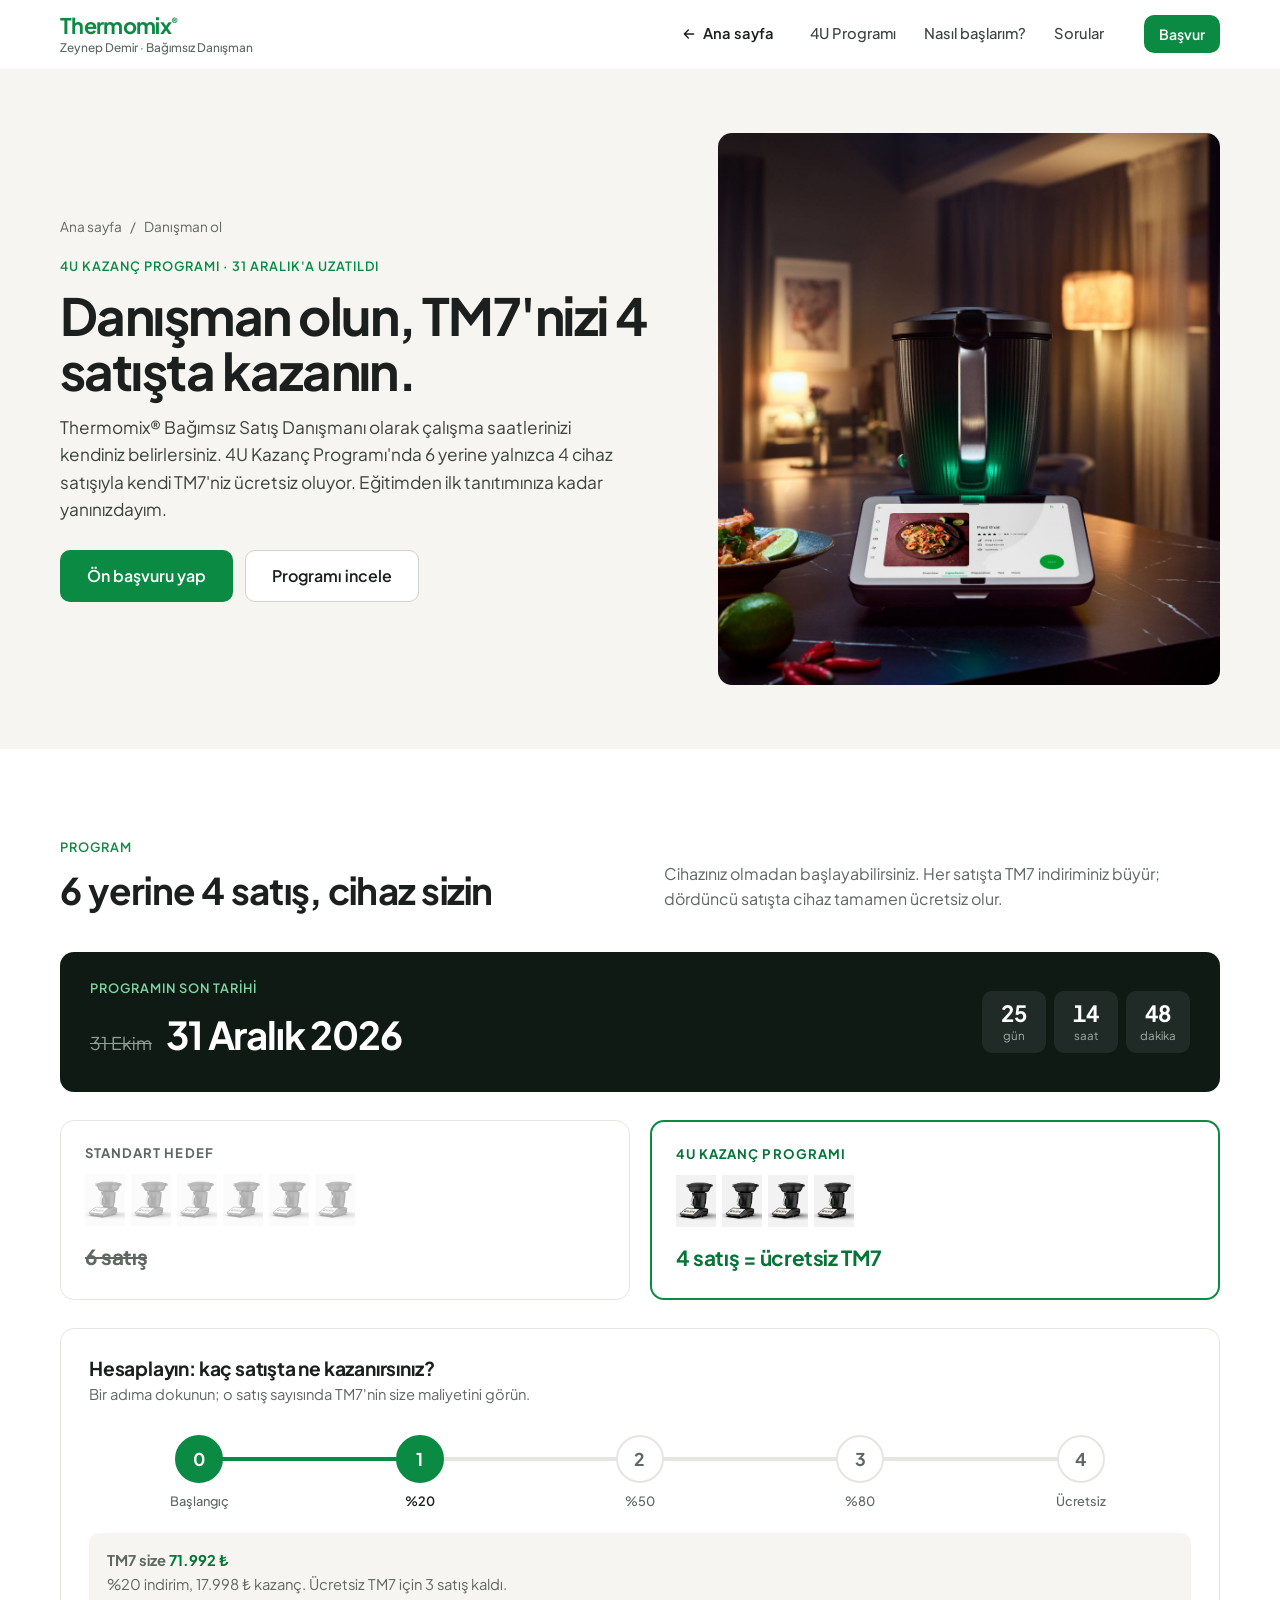
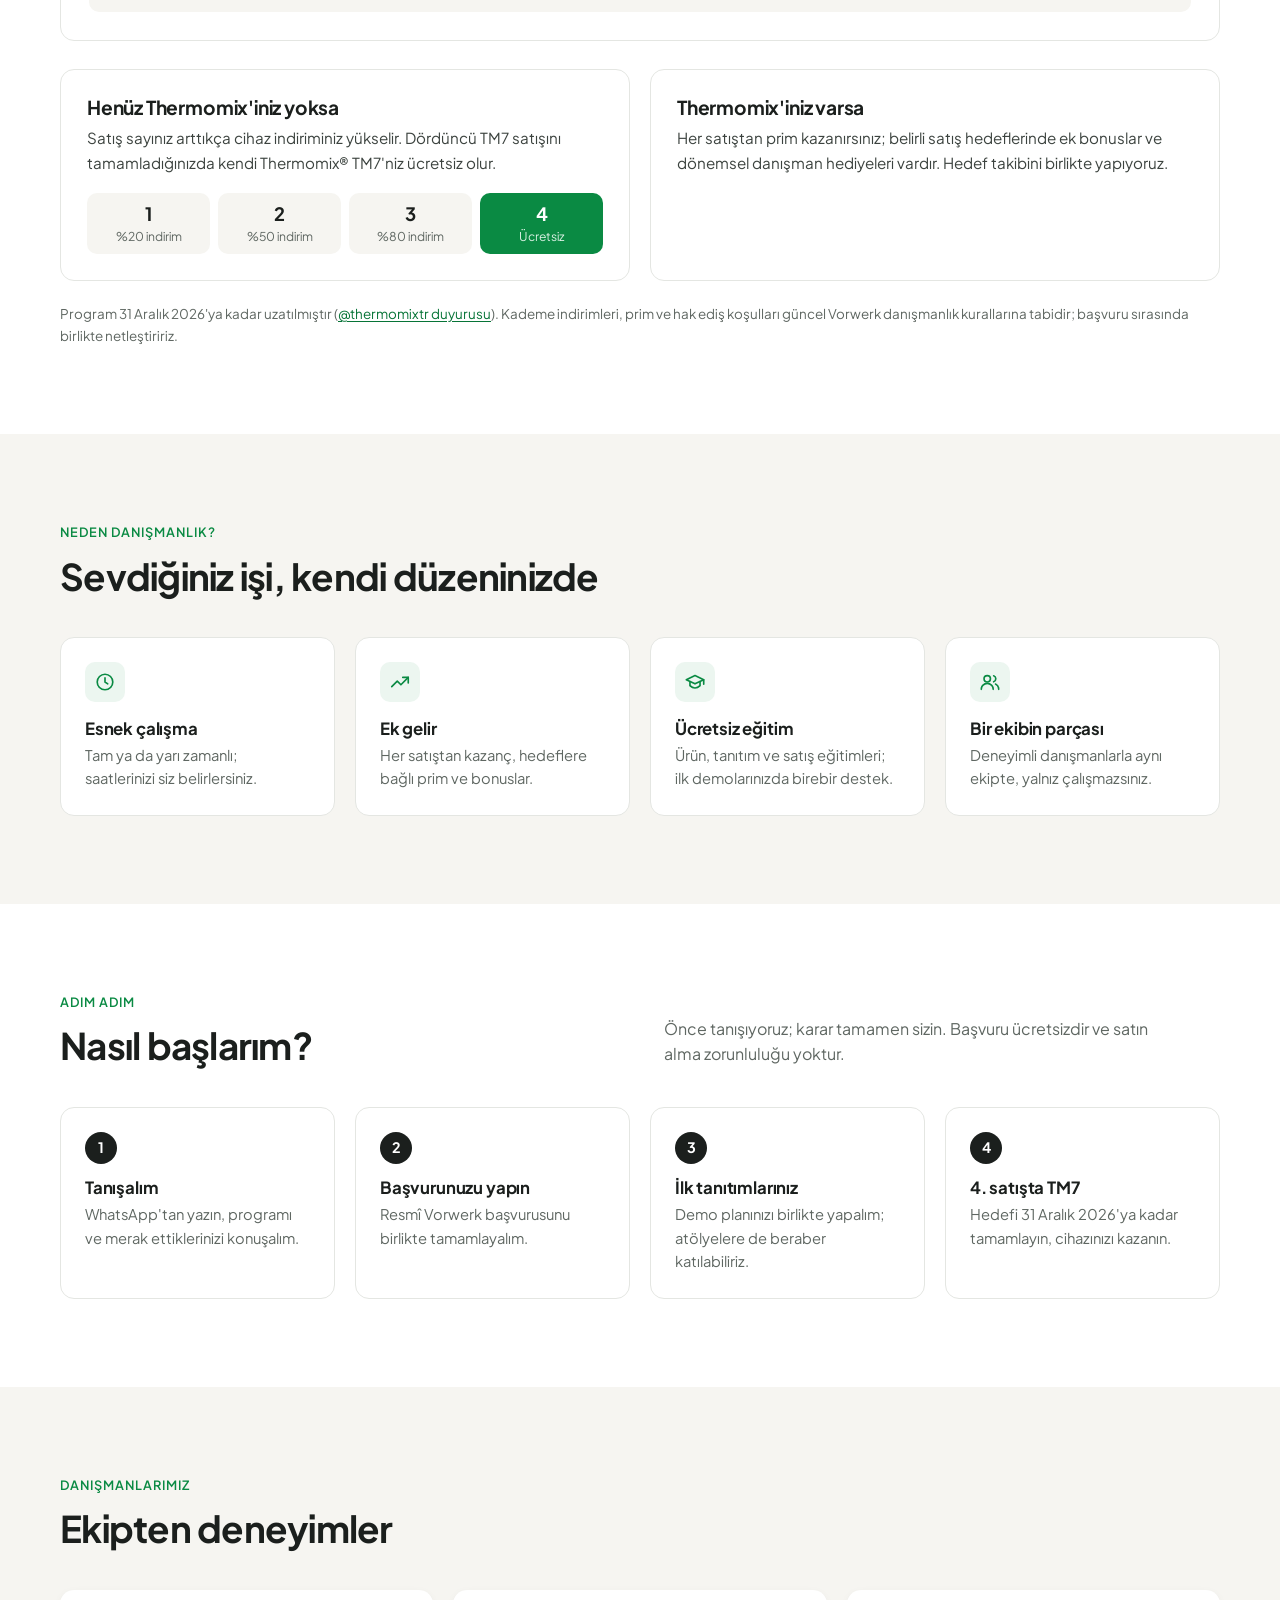
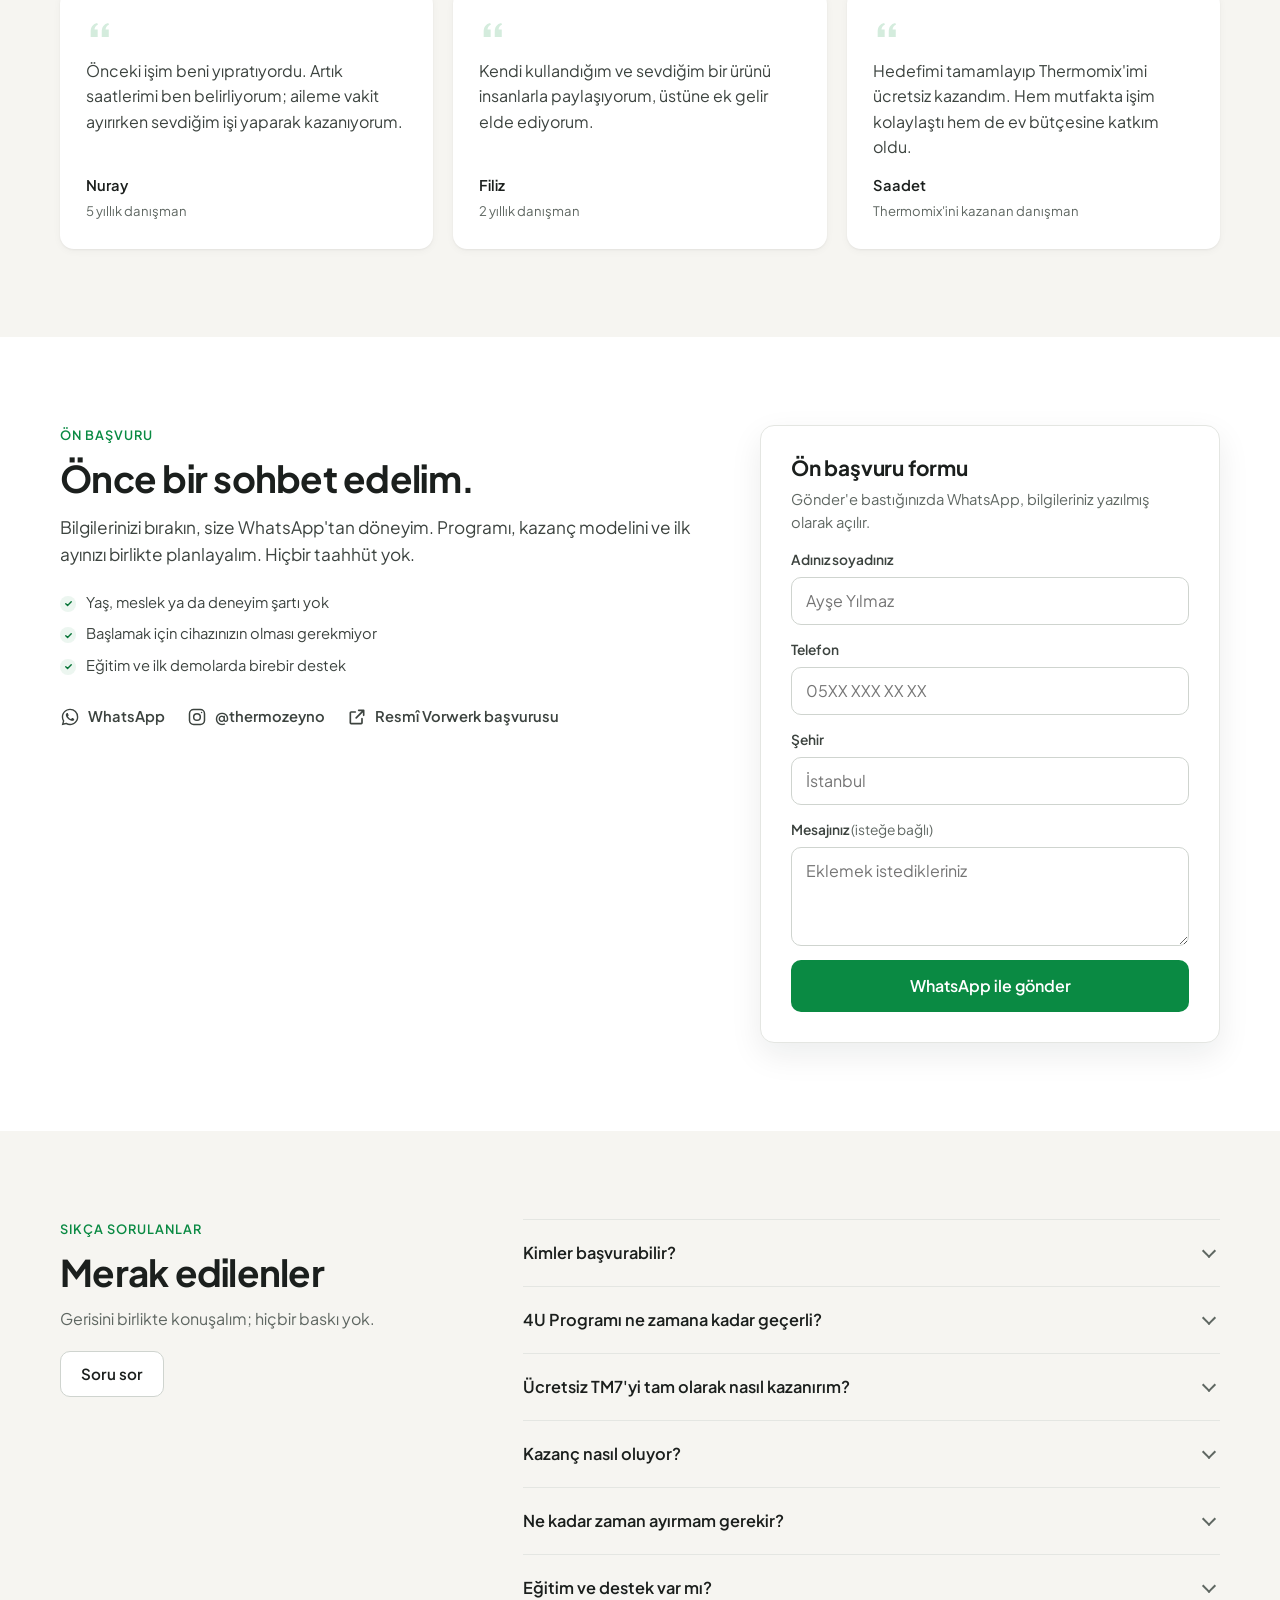
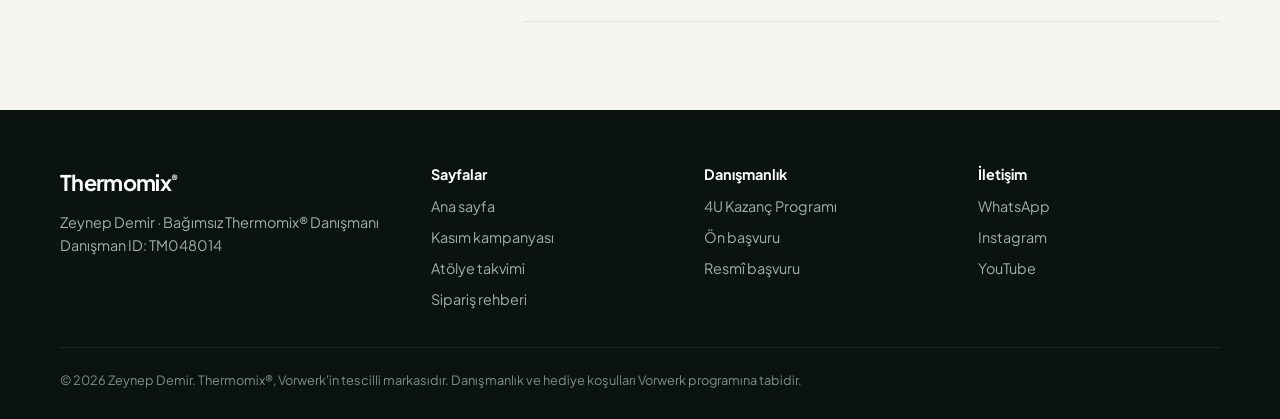
==== commit f640a4aa: "Kampanya penceresini geçişli slayt kartına çevir, alt sayfalara ana sayfa bağlantısı ekle - Giriş pe" ====
--- a/danisman-ol.html
+++ b/danisman-ol.html
@@ -30,10 +30,10 @@
         <span class="brand-sub">Zeynep Demir · Bağımsız Danışman</span>
       </a>
       <nav class="nav-links" id="nav-links" aria-label="Ana menü">
+        <a href="index.html" class="nav-home"><svg class="i"><use href="img/icons.svg#arrow-right"/></svg> Ana sayfa</a>
         <a href="#program">4U Programı</a>
         <a href="#nasil">Nasıl başlarım?</a>
         <a href="#sss">Sorular</a>
-        <a href="index.html">TM7 ve kampanya</a>
         <a href="#" class="nav-wa js-wa" data-msg="Merhaba Zeynep Hanım, Thermomix danışmanlığı ve 4U Kazanç Programı hakkında bilgi almak istiyorum.">
           <svg class="i"><use href="img/icons.svg#whatsapp"/></svg> WhatsApp'tan yazın</a>
       </nav>
--- a/styles.css
+++ b/styles.css
@@ -555,3 +555,79 @@
   .compare-devices img { width: 22px; height: 30px; }
   .compare-col p { font-size: 1rem; }
 }
+
+/* ---------- Tanıtım evleri ---------- */
+.showrooms { margin-top: 40px; padding-top: 32px; border-top: 1px solid var(--line); }
+.showrooms-head { display: flex; flex-wrap: wrap; align-items: flex-end; justify-content: space-between; gap: 12px 32px; margin-bottom: 20px; }
+.showrooms-head h3 { font-size: 1.25rem; margin-bottom: 4px; }
+.showrooms-head p { color: var(--muted); font-size: .92rem; max-width: 620px; }
+.showroom-list { display: grid; grid-template-columns: repeat(4, minmax(0, 1fr)); gap: 14px; }
+.showroom { display: flex; flex-direction: column; gap: 6px; padding: 18px; border-radius: var(--radius); border: 1px solid var(--line); background: #fff; }
+.showroom-city { font-size: .72rem; font-weight: 600; text-transform: uppercase; letter-spacing: .08em; color: var(--brand); }
+.showroom h4 { font-size: 1rem; letter-spacing: -.01em; }
+.showroom p { font-size: .85rem; color: var(--muted); line-height: 1.5; flex: 1; }
+.showroom a { display: inline-flex; align-items: center; gap: 6px; margin-top: 4px; font-size: .86rem; font-weight: 600; color: var(--brand-600); }
+.showroom a:hover { text-decoration: underline; text-underline-offset: 3px; }
+
+/* ---------- Giriş kampanya bildirimi (geçişli) ---------- */
+.modal-open { overflow: hidden; }
+.npop { position: fixed; inset: 0; z-index: 100; display: grid; place-items: center; padding: 16px; }
+.npop-backdrop { position: absolute; inset: 0; background: rgba(11, 19, 15, .55); opacity: 0; transition: opacity .25s ease; }
+.npop-card {
+  position: relative; width: min(380px, 100%); border-radius: 18px; overflow: hidden; background: #111a16;
+  box-shadow: 0 30px 70px rgba(0, 0, 0, .4); opacity: 0; transform: translateY(14px) scale(.97); transition: opacity .25s ease, transform .25s ease;
+}
+.npop.is-open .npop-backdrop { opacity: 1; }
+.npop.is-open .npop-card { opacity: 1; transform: none; }
+.npop-track { position: relative; aspect-ratio: 4 / 5; max-height: min(475px, 74vh); width: 100%; }
+.npop-slide { position: absolute; inset: 0; display: block; opacity: 0; visibility: hidden; transition: opacity .45s ease, visibility .45s; color: #fff; }
+.npop-slide.is-active { opacity: 1; visibility: visible; }
+.npop-slide img { width: 100%; height: 100%; object-fit: cover; object-position: 50% 30%; pointer-events: none; transition: transform 6s ease; }
+.npop-slide.is-active img { transform: scale(1.04); }
+.npop-slide.is-contain { background: #f2f2f2; }
+.npop-slide.is-contain img { object-fit: contain; padding: 18px 18px 120px; mix-blend-mode: multiply; transform: none; }
+.npop-cap {
+  position: absolute; left: 0; right: 0; bottom: 0; display: flex; flex-direction: column; gap: 2px; padding: 72px 20px 34px;
+  background: linear-gradient(180deg, rgba(10, 16, 13, 0) 0%, rgba(10, 16, 13, .97) 30%, #0a100d 100%);
+}
+.npop-tag { align-self: flex-start; margin-bottom: 6px; padding: 3px 9px; border-radius: 6px; background: var(--brand); color: #fff; font-size: .72rem; font-weight: 600; letter-spacing: .04em; text-transform: uppercase; }
+.npop-cap strong { font-size: 1.3rem; line-height: 1.2; letter-spacing: -.02em; font-weight: 700; }
+.npop-cap > span:not(.npop-tag):not(.npop-more) { font-size: .88rem; color: #d3ddd7; }
+.npop-more { display: inline-flex; align-items: center; gap: 6px; margin-top: 8px; font-size: .86rem; font-weight: 600; color: #8fe0b0; }
+.npop-slide:hover .npop-more .i { transform: translateX(3px); }
+.npop-more .i { transition: transform .15s ease; }
+.npop-close, .npop-nav {
+  position: absolute; z-index: 3; display: grid; place-items: center; width: 36px; height: 36px; border-radius: 50%;
+  background: rgba(255, 255, 255, .92); color: var(--ink); box-shadow: 0 2px 8px rgba(0, 0, 0, .2);
+}
+.npop-close { top: 10px; right: 10px; }
+.npop-close .i, .npop-nav .i { width: 18px; height: 18px; }
+.npop-nav { top: 50%; margin-top: -40px; opacity: 0; transition: opacity .2s ease; }
+.npop-card:hover .npop-nav, .npop-nav:focus-visible { opacity: 1; }
+.npop-prev { left: 10px; }
+.npop-prev .i { transform: rotate(180deg); }
+.npop-next { right: 10px; }
+.npop-dots { position: absolute; left: 20px; right: 20px; bottom: 14px; z-index: 3; display: flex; gap: 6px; }
+.npop-dot { flex: 1; height: 16px; display: flex; align-items: center; }
+.npop-dot i { display: block; width: 100%; height: 3px; border-radius: 3px; background: rgba(255, 255, 255, .3); overflow: hidden; position: relative; }
+.npop-dot.is-active i::after { content: ""; position: absolute; inset: 0; background: #fff; transform-origin: left; }
+.npop.is-playing .npop-dot.is-active i::after { animation: npop-progress var(--npop-interval, 5000ms) linear forwards; }
+.npop-card:hover .npop-dot.is-active i::after { animation-play-state: paused; }
+@keyframes npop-progress { from { transform: scaleX(0); } to { transform: scaleX(1); } }
+
+@media (max-width: 1080px) { .showroom-list { grid-template-columns: repeat(3, minmax(0, 1fr)); } }
+@media (max-width: 720px) {
+  .showroom-list { display: flex; overflow-x: auto; gap: 12px; margin: 0 -16px; padding: 2px 16px 10px; scroll-snap-type: x mandatory; -webkit-overflow-scrolling: touch; }
+  .showroom { flex: 0 0 78%; scroll-snap-align: start; }
+  .npop-card { width: min(340px, 100%); }
+  .npop-nav { display: none; }
+}
+@media (prefers-reduced-motion: reduce) {
+  .npop-slide img, .npop-slide.is-active img { transform: none; }
+}
+
+/* Alt sayfalarda ana sayfaya dönüş bağlantısı */
+.nav-links .nav-home { display: inline-flex; align-items: center; gap: 6px; font-weight: 600; color: var(--ink); }
+.nav-home .i { width: 16px; height: 16px; transform: rotate(180deg); }
+.nav-links .nav-home + a { margin-left: 8px; }
+@media (max-width: 960px) { .nav-links .nav-home + a { margin-left: 0; } .nav-links .nav-home { color: var(--brand-600); } }
